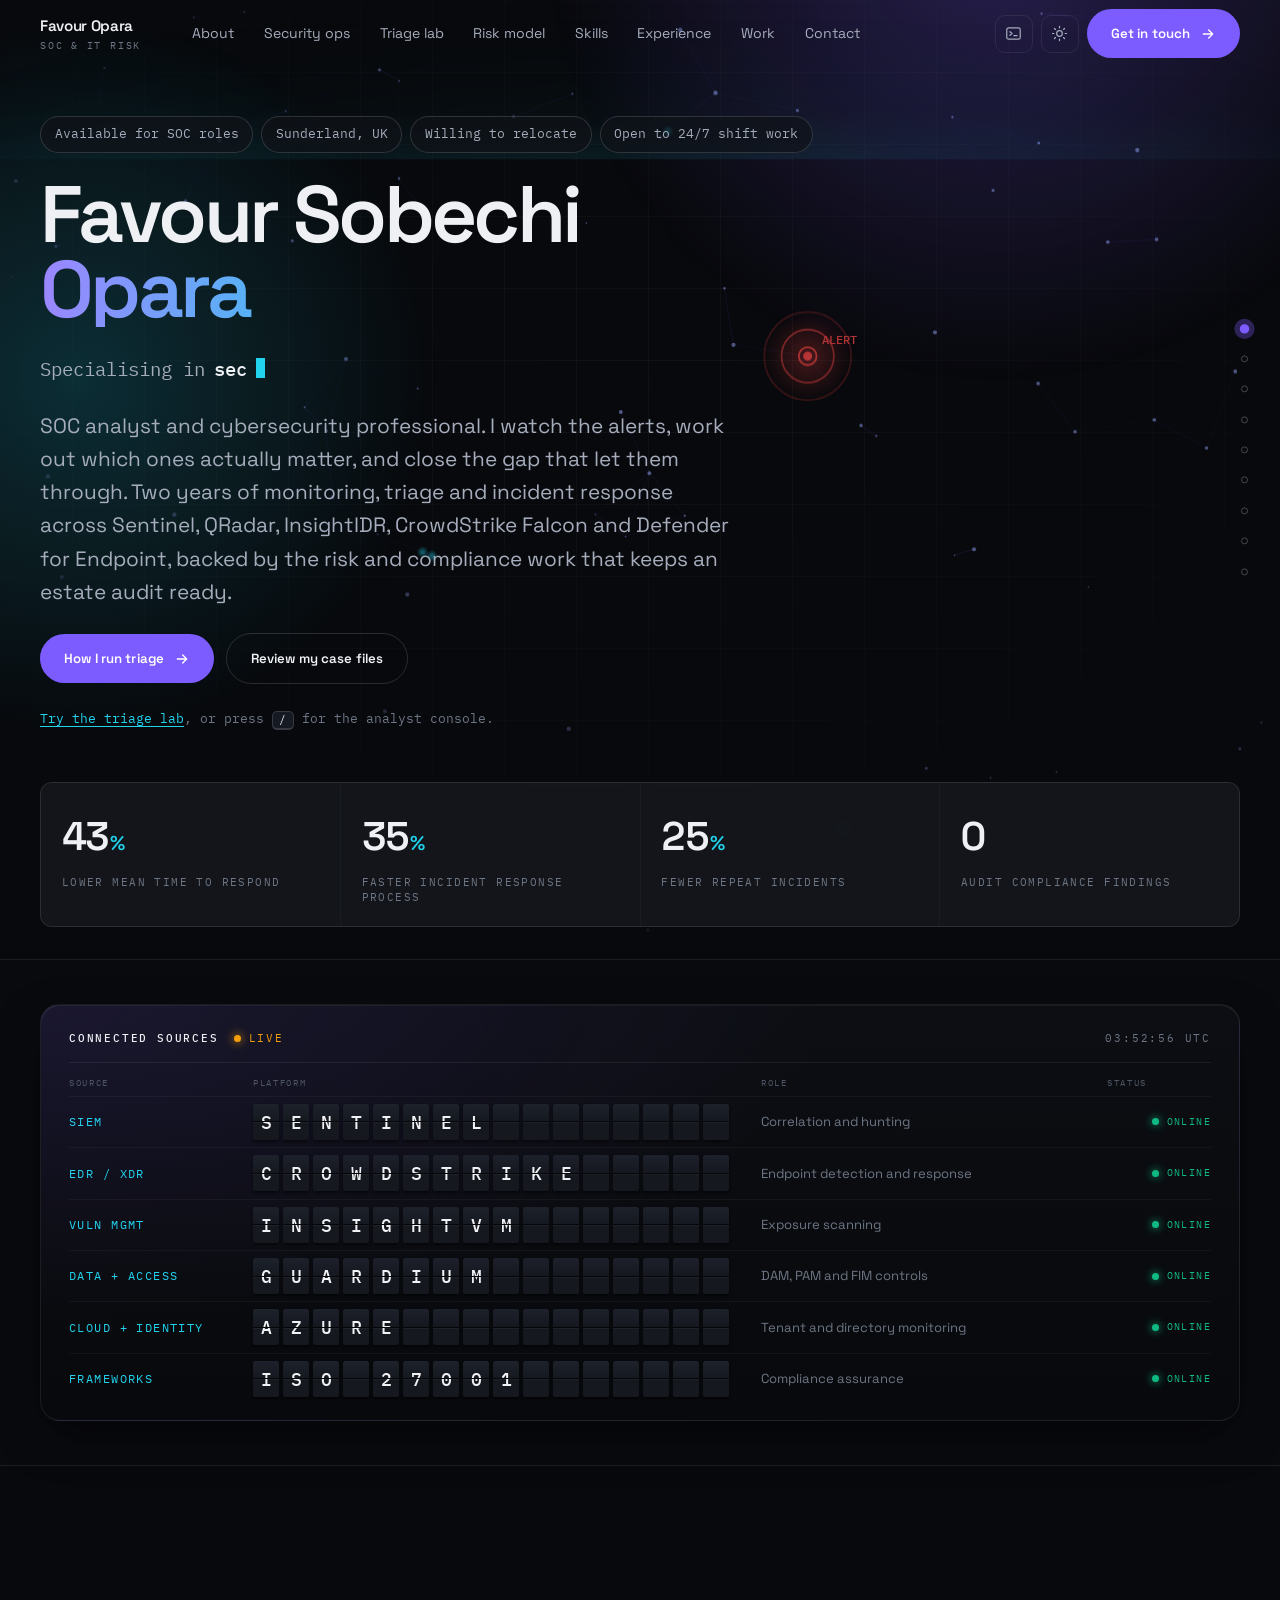
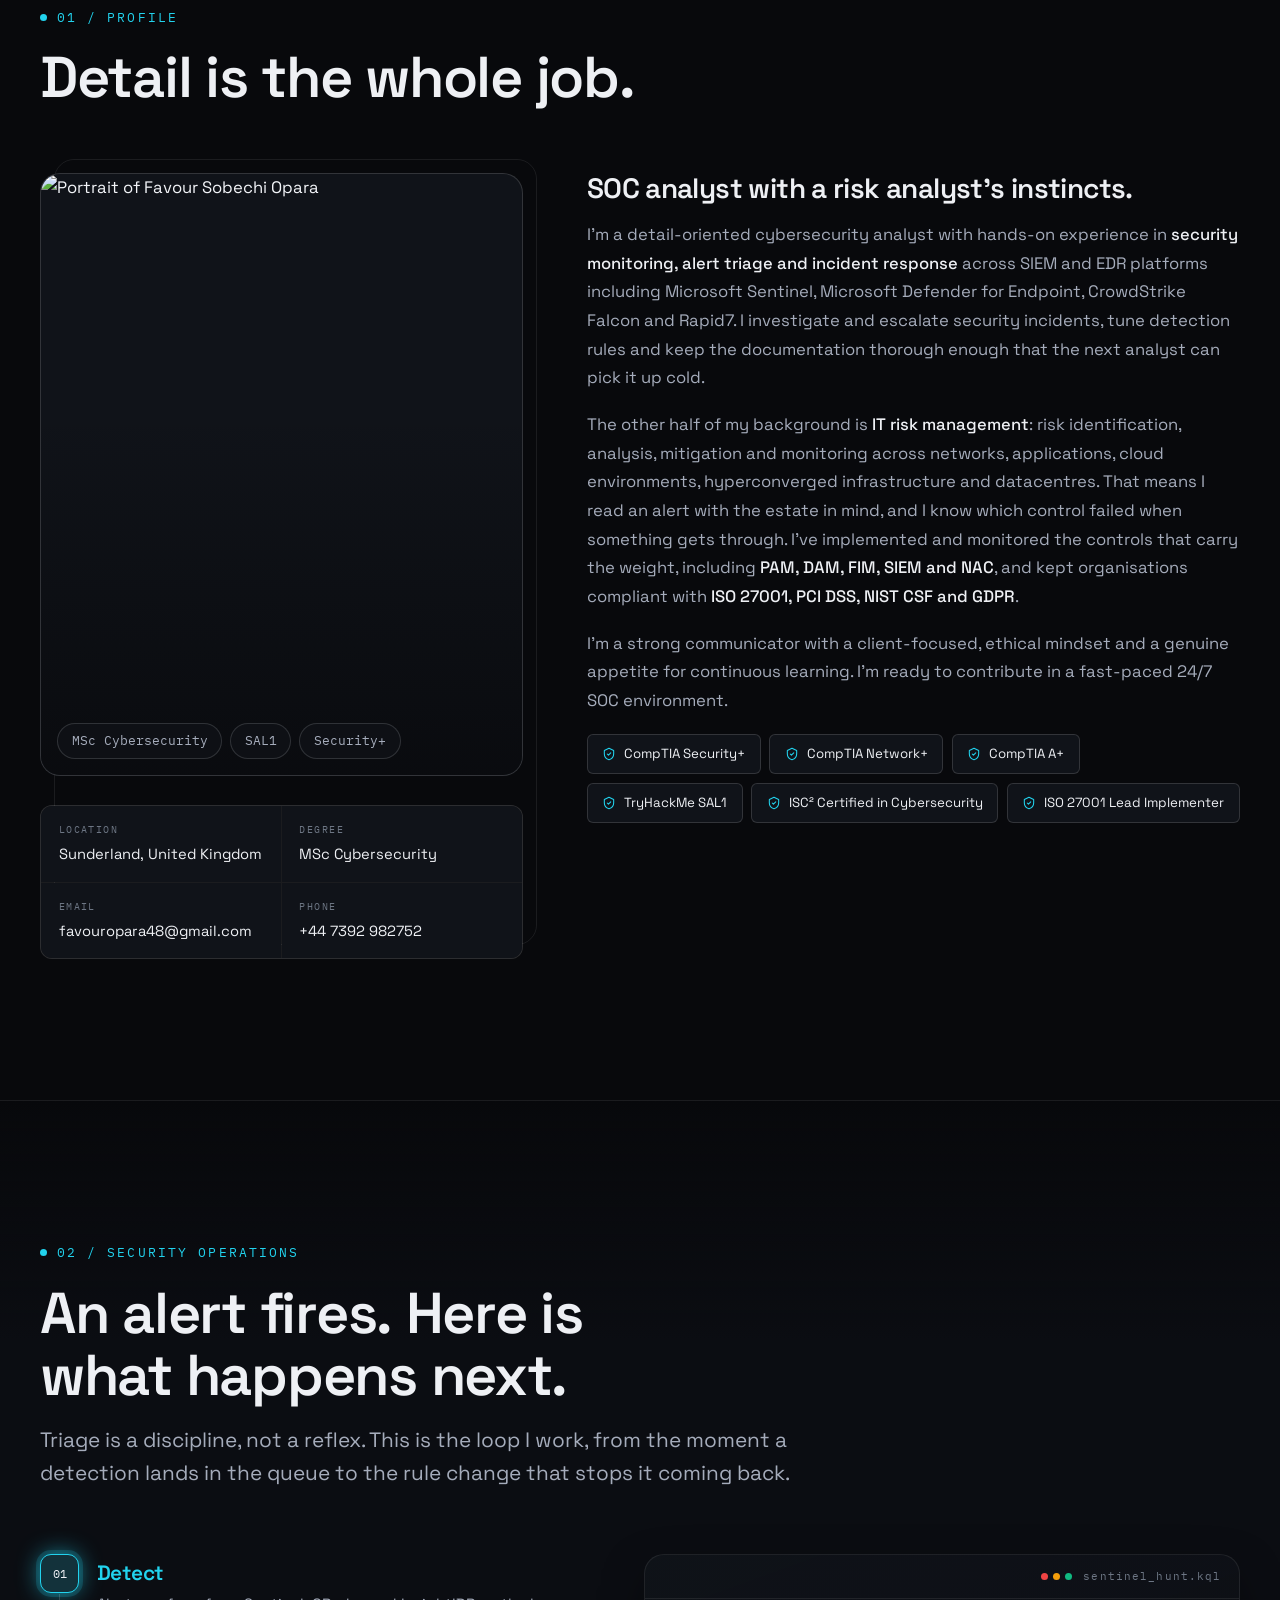
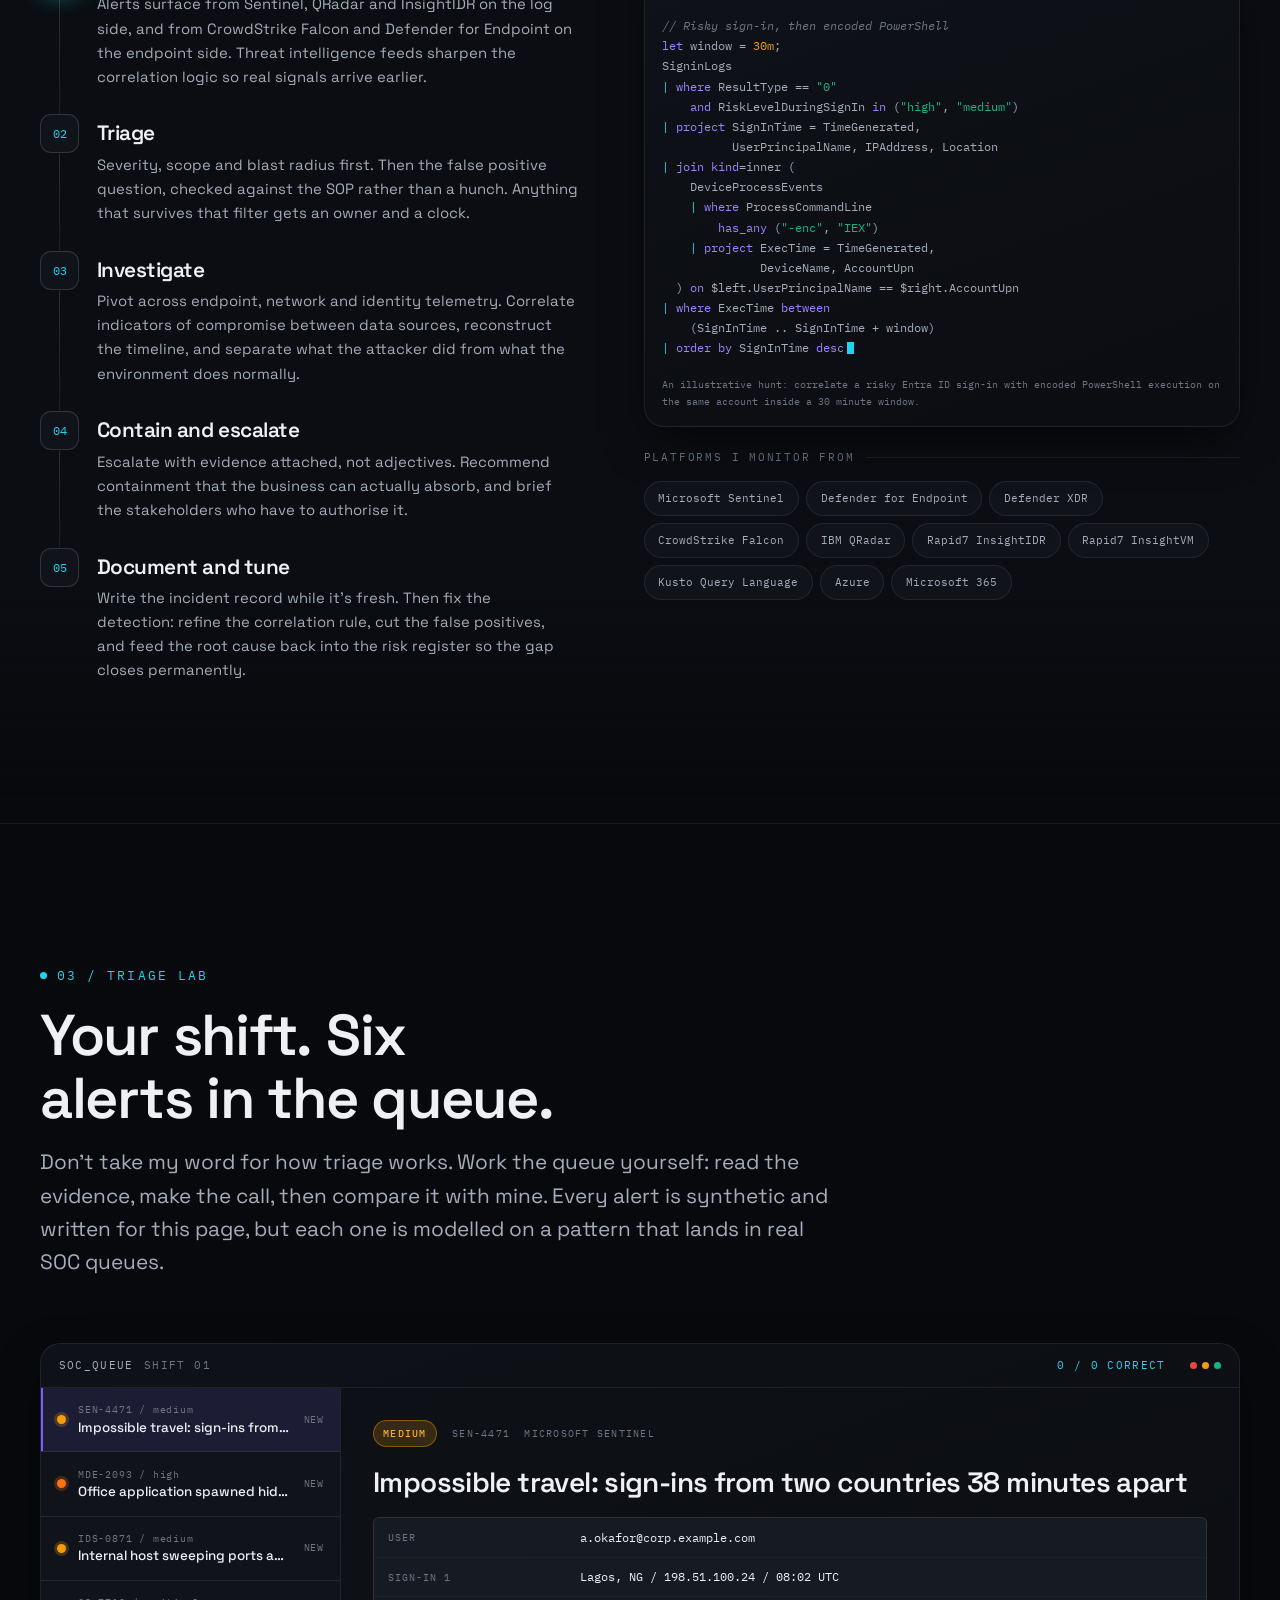
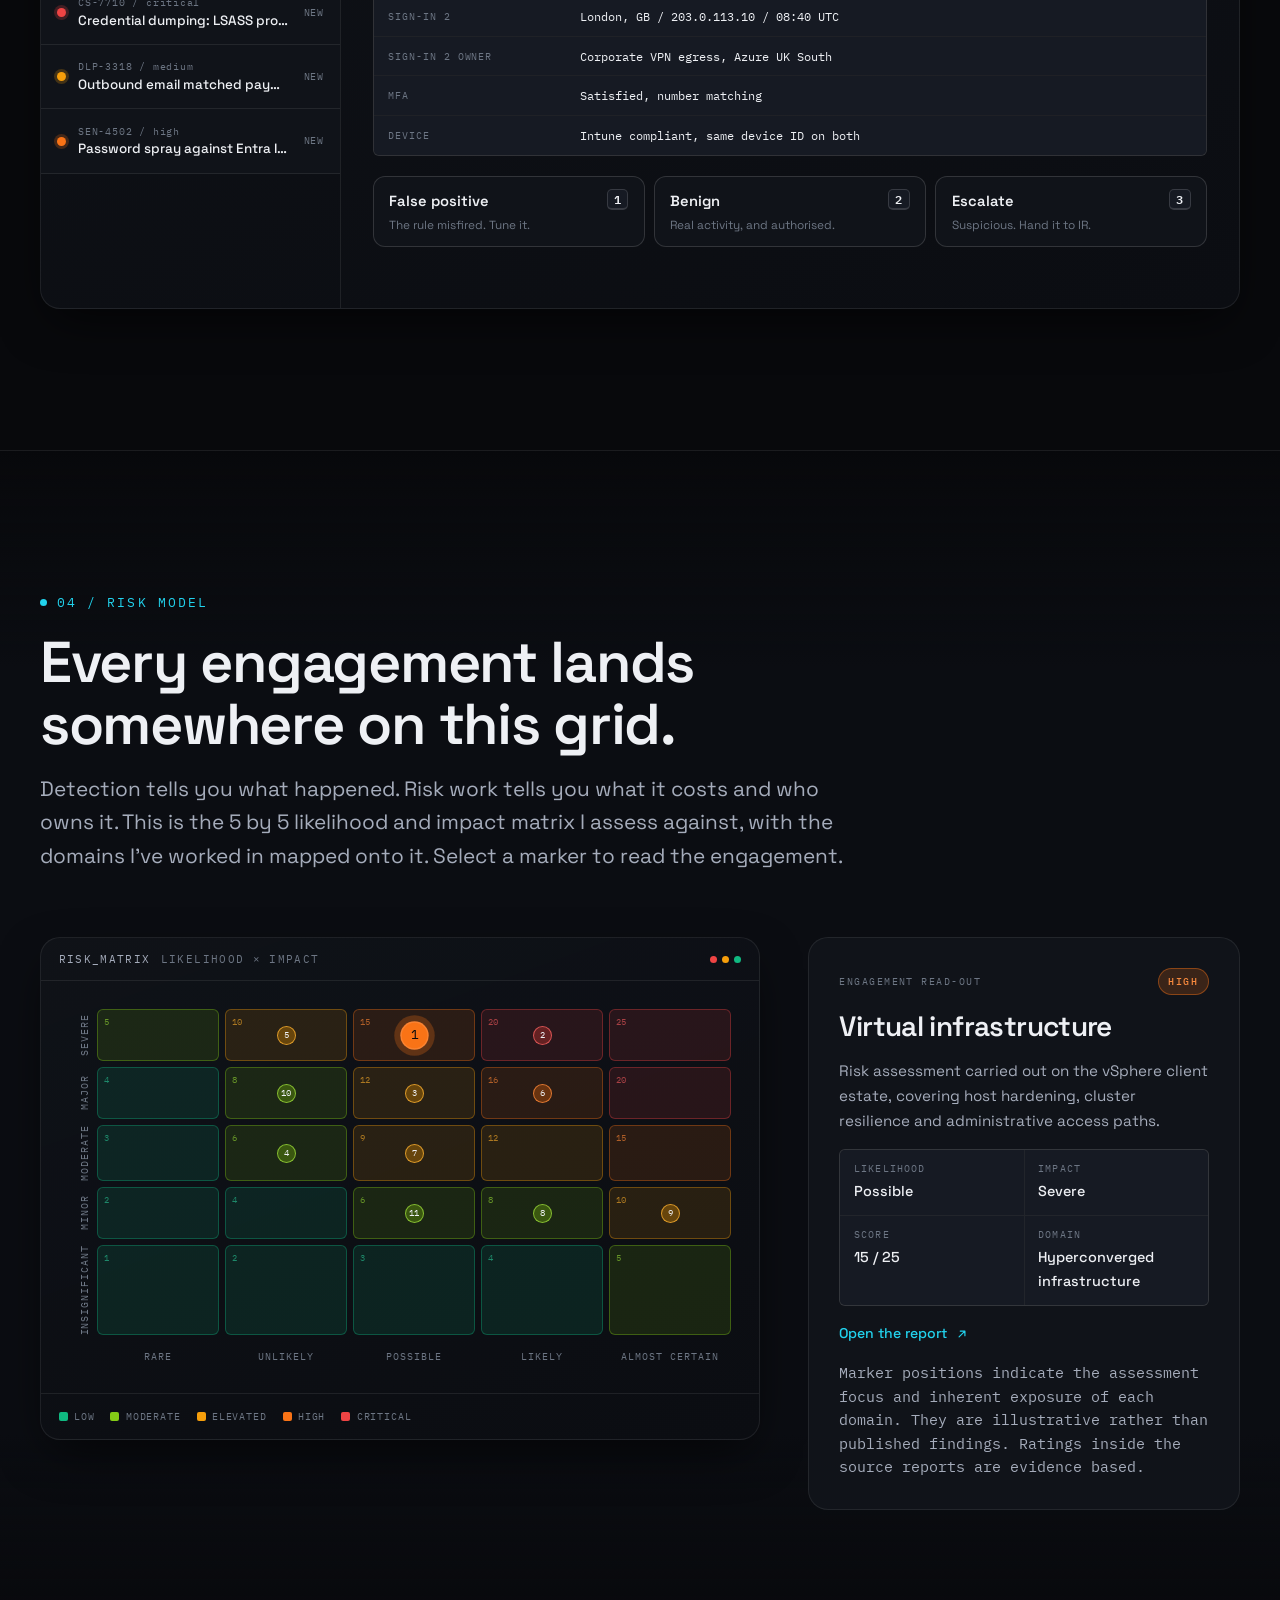
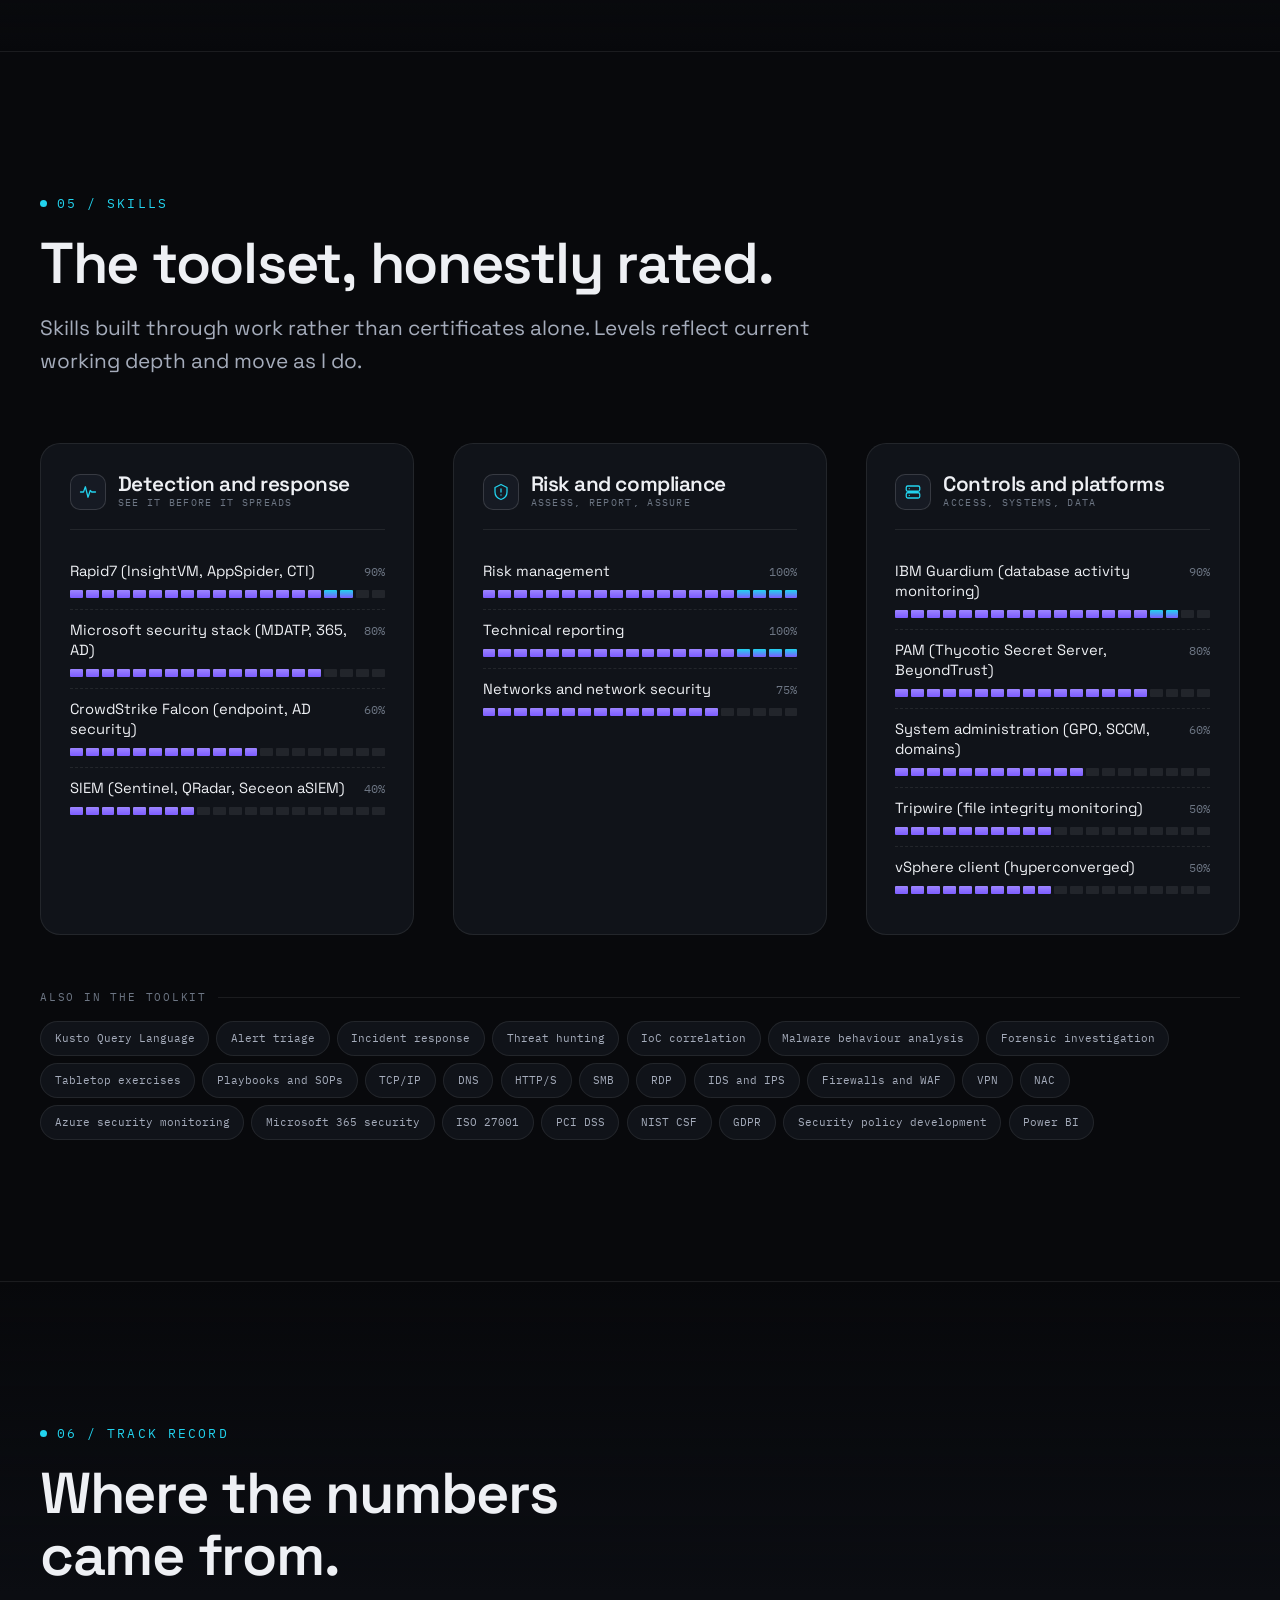
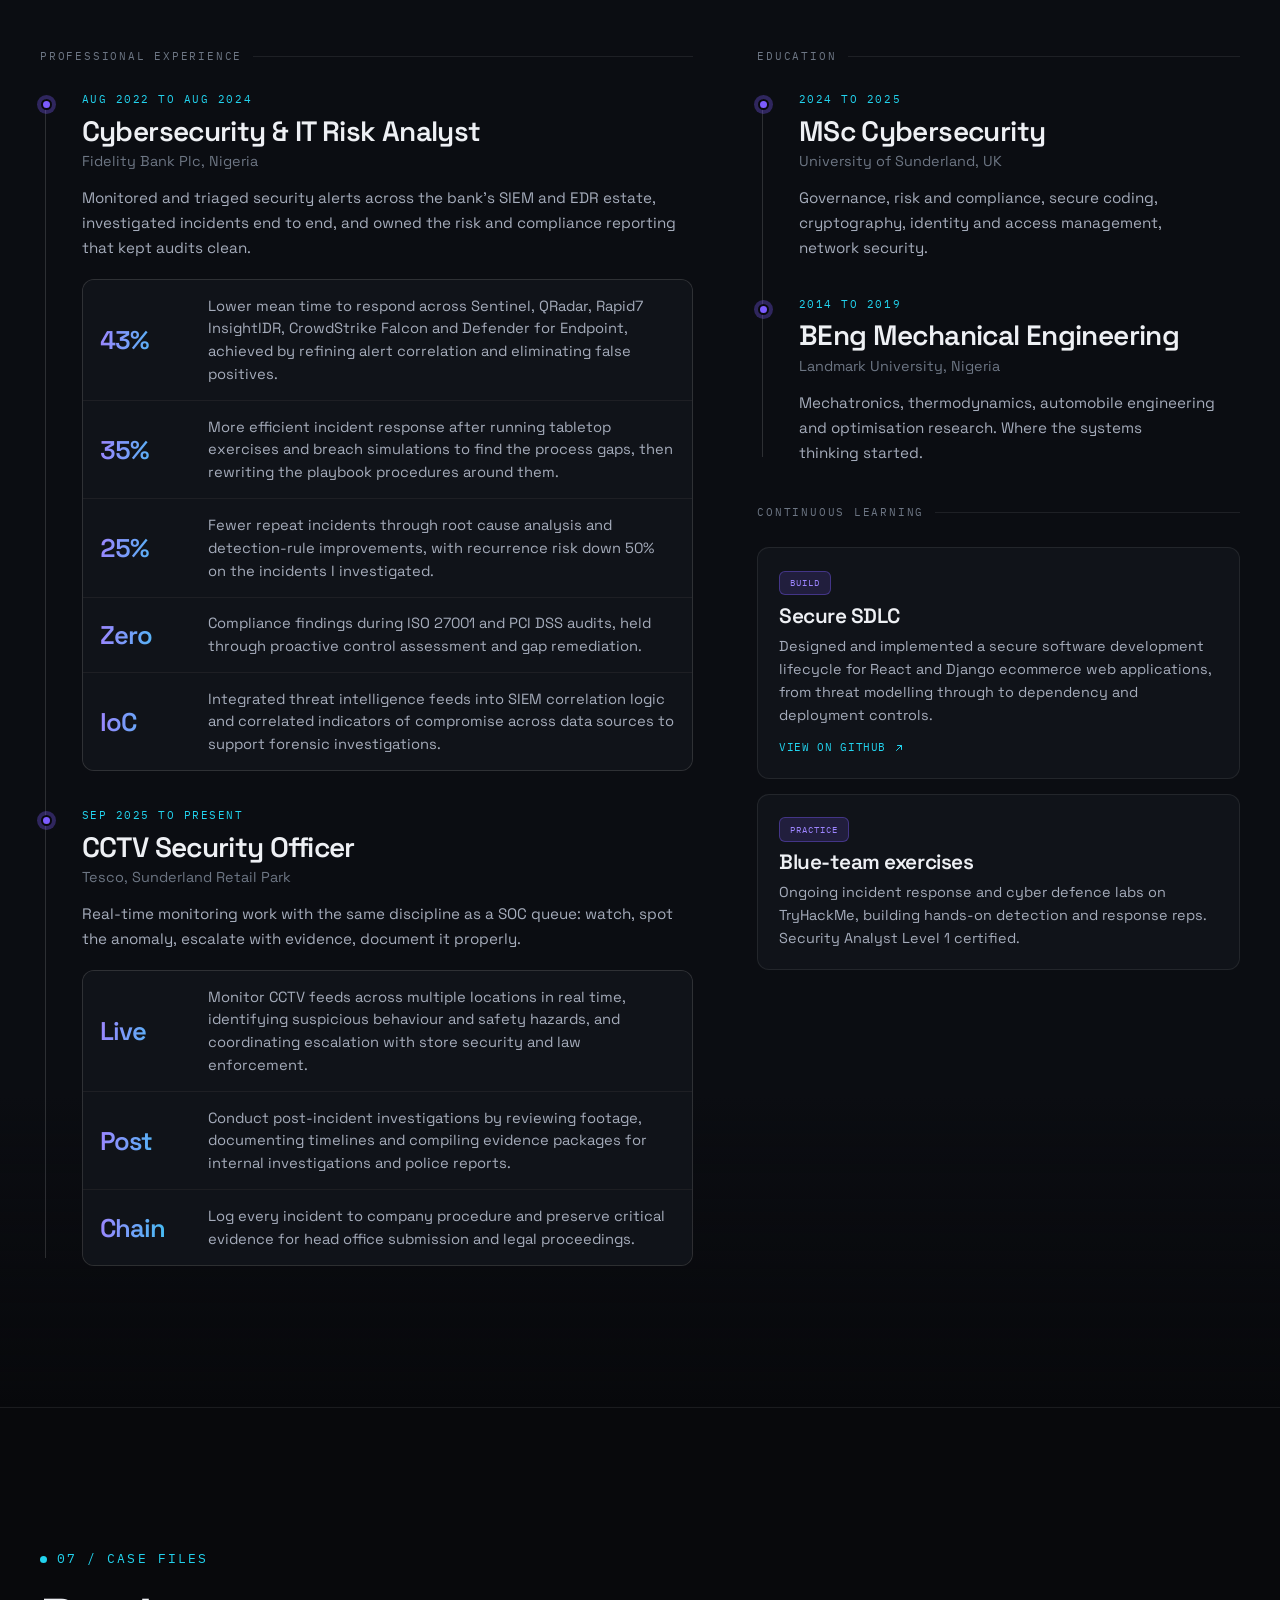
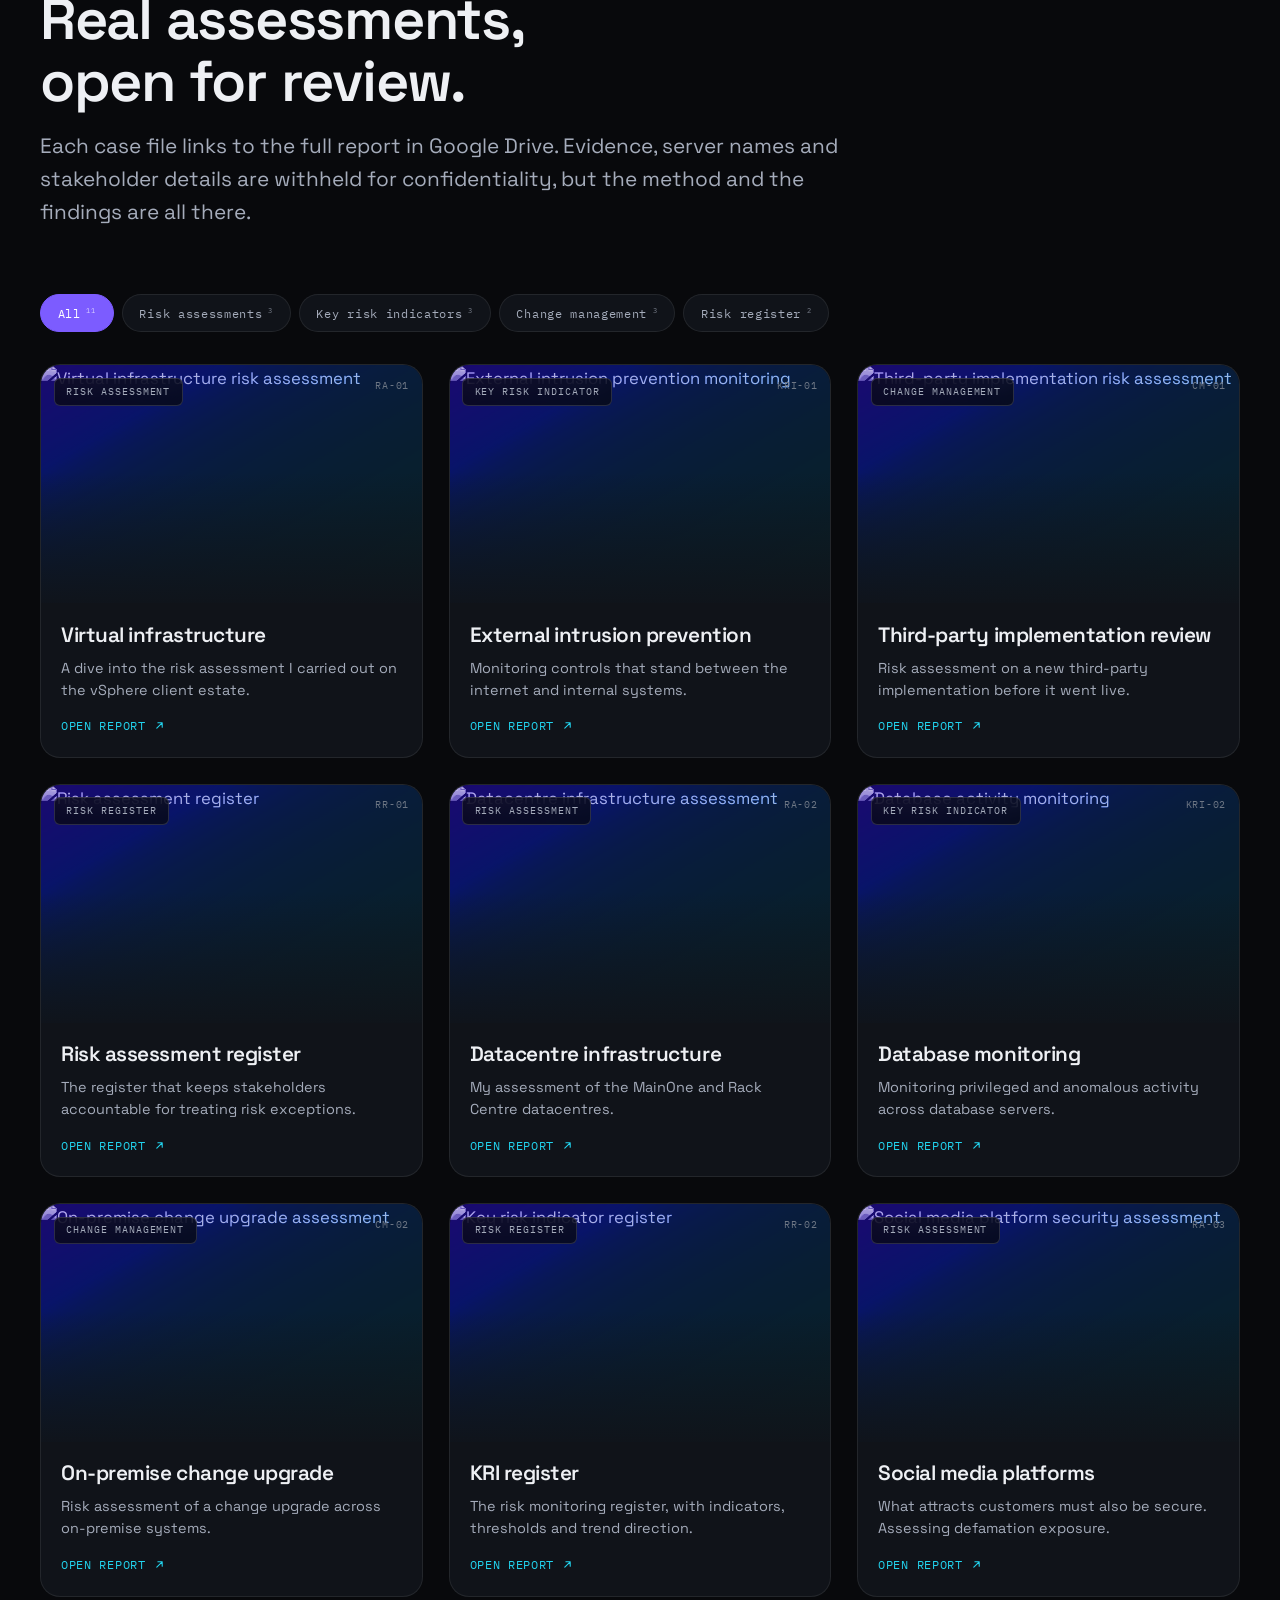
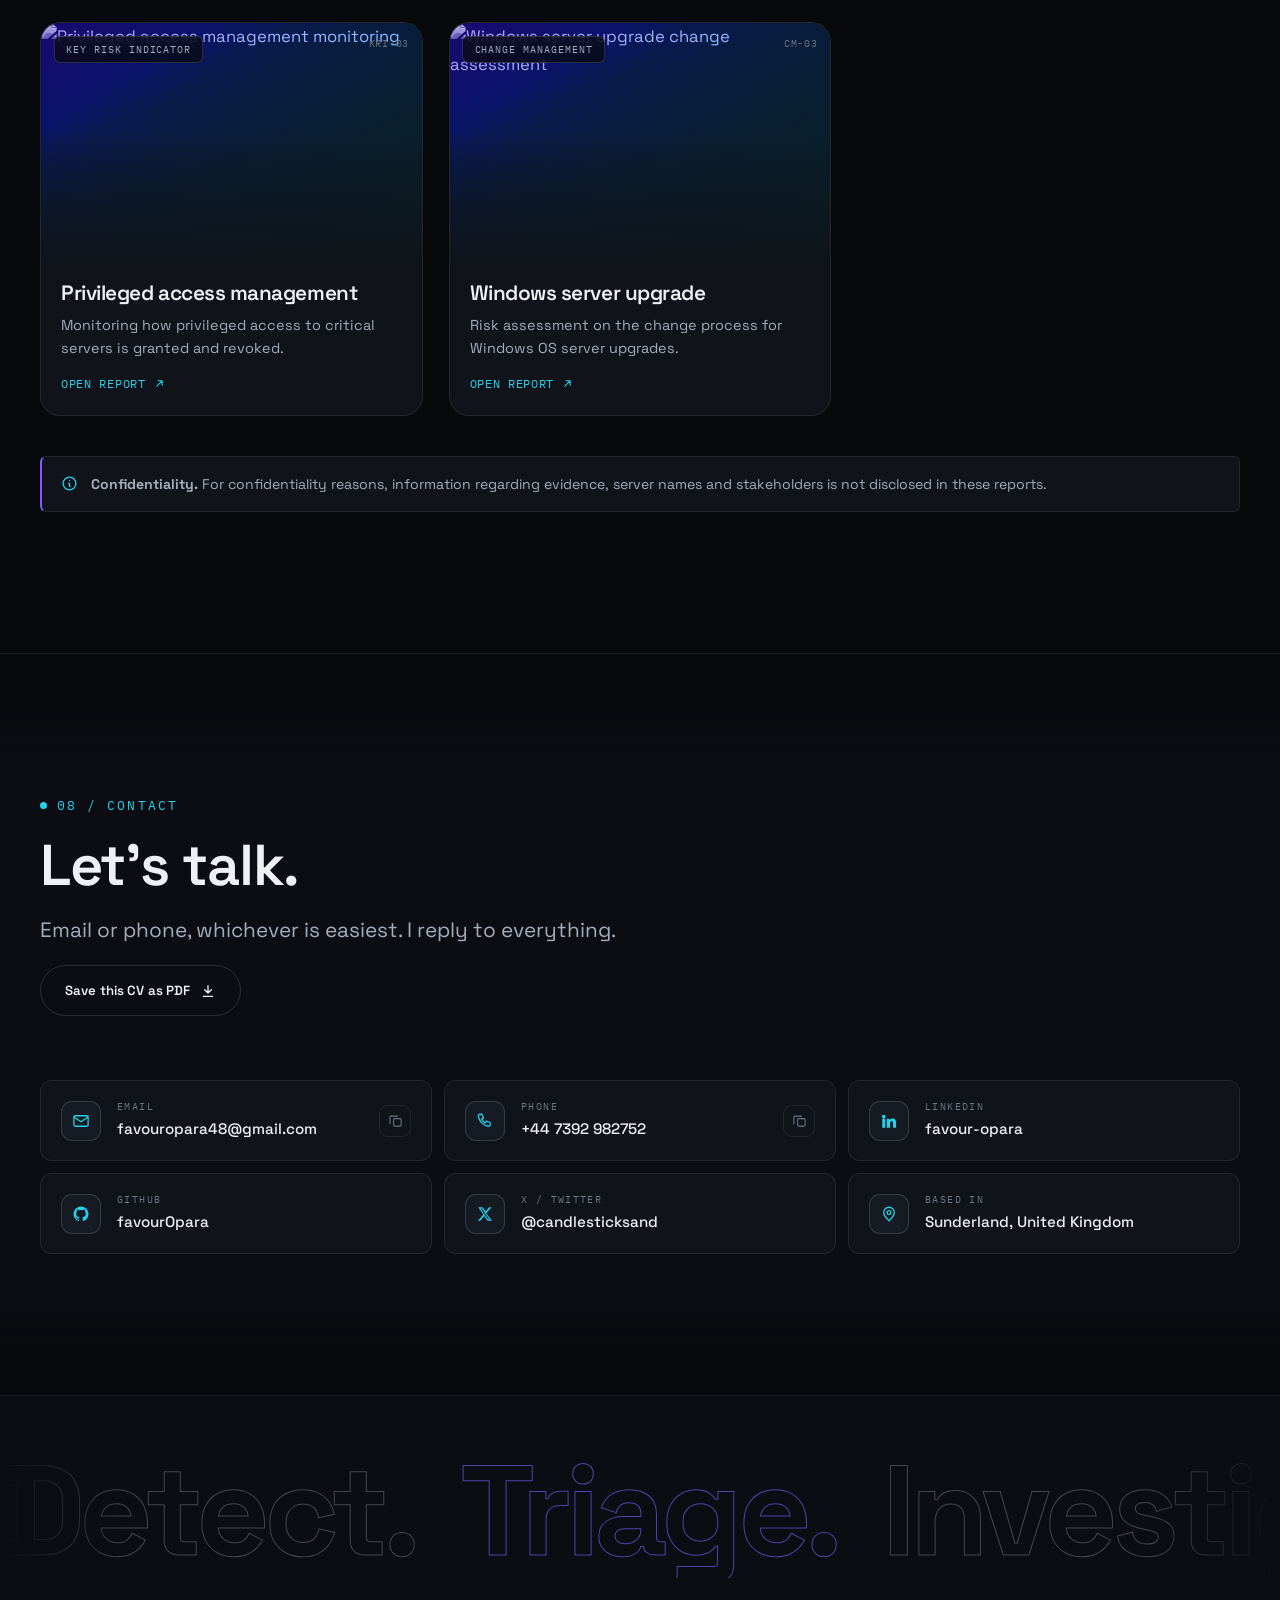
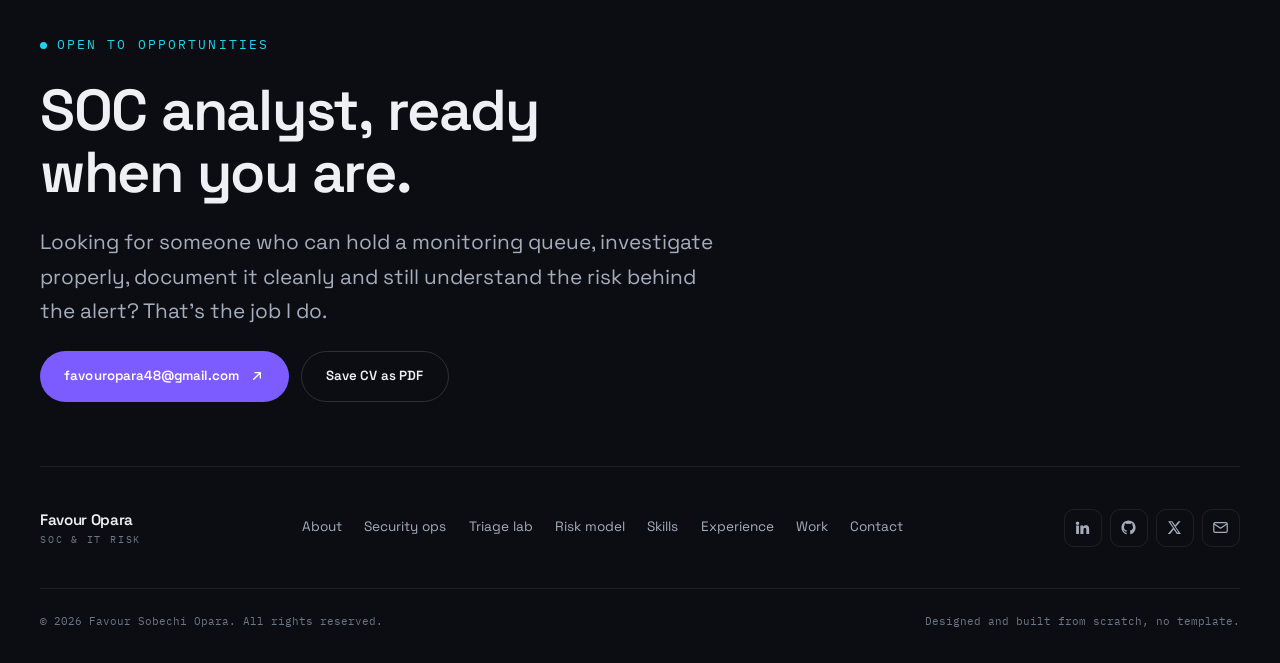
==== index.html @ 5f0989e1 "Replace tool ticker with split-flap sources board The scrolling ticker becomes a "Connected sources"" ====
<!DOCTYPE html>
<html lang="en" data-theme="dark">

<head>
  <meta charset="utf-8">
  <meta name="viewport" content="width=device-width, initial-scale=1">
  <meta name="theme-color" content="#08090c">

  <title>Favour Sobechi Opara | SOC Analyst, Cybersecurity &amp; IT Risk</title>
  <meta name="description"
    content="SOC analyst and cybersecurity professional. Security monitoring, alert triage and incident response across Microsoft Sentinel, Defender for Endpoint, CrowdStrike Falcon and Rapid7, plus IT risk management and ISO 27001 / PCI DSS compliance.">
  <meta name="author" content="Favour Sobechi Opara">
  <link rel="canonical" href="https://favouropara.github.io/">

  <!-- Social cards -->
  <meta property="og:type" content="website">
  <meta property="og:url" content="https://favouropara.github.io/">
  <meta property="og:title" content="Favour Sobechi Opara | SOC Analyst, Cybersecurity &amp; IT Risk">
  <meta property="og:description"
    content="Security monitoring, alert triage and incident response across SIEM and EDR platforms, plus IT risk assessment and compliance assurance.">
  <meta property="og:image" content="https://favouropara.github.io/assets/img/my-profile-img.jpg">
  <meta name="twitter:card" content="summary_large_image">
  <meta name="twitter:site" content="@candlesticksand">

  <link rel="icon" href="assets/img/favicon.png">
  <link rel="apple-touch-icon" href="assets/img/apple-touch-icon.png">

  <!-- Fonts: Space Grotesk (display) + IBM Plex Mono (data) -->
  <link rel="preconnect" href="https://fonts.googleapis.com">
  <link rel="preconnect" href="https://fonts.gstatic.com" crossorigin>
  <link rel="stylesheet"
    href="https://fonts.googleapis.com/css2?family=Space+Grotesk:wght@400;500;600;700&family=IBM+Plex+Mono:wght@400;500&display=swap">

  <link rel="stylesheet" href="assets/css/site.css">

  <script type="application/ld+json">
  {
    "@context": "https://schema.org",
    "@type": "Person",
    "name": "Favour Sobechi Opara",
    "jobTitle": "SOC Analyst, Cybersecurity & IT Risk Analyst",
    "url": "https://favouropara.github.io/",
    "email": "mailto:favouropara48@gmail.com",
    "telephone": "+447392982752",
    "image": "https://favouropara.github.io/assets/img/my-profile-img.jpg",
    "address": {
      "@type": "PostalAddress",
      "addressLocality": "Sunderland",
      "addressCountry": "United Kingdom"
    },
    "alumniOf": [
      { "@type": "CollegeOrUniversity", "name": "University of Sunderland" },
      { "@type": "CollegeOrUniversity", "name": "Landmark University" }
    ],
    "knowsAbout": [
      "Security operations", "SIEM", "Microsoft Sentinel", "Kusto Query Language",
      "Endpoint detection and response", "CrowdStrike Falcon", "Microsoft Defender for Endpoint",
      "Incident response", "Threat hunting", "IT risk management", "ISO 27001", "PCI DSS",
      "NIST CSF", "GDPR", "Network security", "Cloud security"
    ],
    "sameAs": [
      "https://www.linkedin.com/in/favour-opara-a2513018a",
      "https://twitter.com/candlesticksand",
      "https://github.com/favourOpara"
    ]
  }
  </script>
</head>

<body>

  <a class="skip-link" href="#main">Skip to content</a>

  <!-- Boot sequence ------------------------------------------------------ -->
  <div class="boot" aria-hidden="true">
    <div class="boot__mark">FO<span style="color:var(--accent-2)">.</span></div>
    <ul class="boot__log">
      <li>initialising session <b>ok</b></li>
      <li>connecting log sources <b>ok</b></li>
      <li>loading detection rules <b>ok</b></li>
      <li>console ready <b>ok</b></li>
    </ul>
    <div class="boot__bar"><i></i></div>
  </div>

  <!-- Scroll progress ---------------------------------------------------- -->
  <div class="progress" aria-hidden="true"><i></i></div>

  <!-- Nav ---------------------------------------------------------------- -->
  <header class="nav">
    <div class="nav__in">
      <a class="mark" href="#top" aria-label="Favour Sobechi Opara, home">
        <span class="mark__text">
          Favour Opara
          <span>SOC &amp; IT Risk</span>
        </span>
      </a>

      <nav class="nav__links" aria-label="Sections">
        <a href="#about">About</a>
        <a href="#soc">Security ops</a>
        <a href="#lab">Triage lab</a>
        <a href="#risk">Risk model</a>
        <a href="#capabilities">Skills</a>
        <a href="#experience">Experience</a>
        <a href="#work">Work</a>
        <a href="#contact">Contact</a>
      </nav>

      <div class="nav__tools">
        <button class="icon-btn term-btn" type="button" aria-label="Open the analyst console" aria-haspopup="dialog"
          title="Analyst console ( / )">
          <svg viewBox="0 0 24 24" fill="none" stroke="currentColor" stroke-width="1.7" stroke-linecap="round"
            stroke-linejoin="round" aria-hidden="true">
            <rect x="2.5" y="4" width="19" height="16" rx="2.5" />
            <path d="M7 9.5l3 2.5-3 2.5M12.5 15H17" />
          </svg>
        </button>

        <button class="icon-btn theme-btn" type="button" aria-label="Switch to light theme">
          <svg class="sun" viewBox="0 0 24 24" fill="none" stroke="currentColor" stroke-width="1.7"
            stroke-linecap="round" aria-hidden="true">
            <circle cx="12" cy="12" r="4" />
            <path d="M12 2v2M12 20v2M2 12h2M20 12h2M4.9 4.9l1.4 1.4M17.7 17.7l1.4 1.4M19.1 4.9l-1.4 1.4M6.3 17.7l-1.4 1.4" />
          </svg>
          <svg class="moon" viewBox="0 0 24 24" fill="none" stroke="currentColor" stroke-width="1.7"
            stroke-linecap="round" aria-hidden="true">
            <path d="M21 12.8A8.5 8.5 0 1 1 11.2 3a7 7 0 0 0 9.8 9.8z" />
          </svg>
        </button>

        <a class="btn nav__cta" href="#contact">
          Get in touch
          <svg viewBox="0 0 24 24" fill="none" stroke="currentColor" stroke-width="2" stroke-linecap="round"
            stroke-linejoin="round" aria-hidden="true">
            <path d="M5 12h14M13 6l6 6-6 6" />
          </svg>
        </a>

        <button class="icon-btn burger" type="button" aria-label="Open menu" aria-expanded="false"
          aria-controls="sheet">
          <svg class="bars" viewBox="0 0 24 24" fill="none" stroke="currentColor" stroke-width="1.8"
            stroke-linecap="round" aria-hidden="true">
            <path d="M4 7h16M4 12h16M4 17h16" />
          </svg>
          <svg class="ex" viewBox="0 0 24 24" fill="none" stroke="currentColor" stroke-width="1.9"
            stroke-linecap="round" aria-hidden="true">
            <path d="M6 6l12 12M18 6L6 18" />
          </svg>
        </button>
      </div>
    </div>
  </header>

  <!-- Mobile sheet ------------------------------------------------------- -->
  <div class="sheet" id="sheet">
    <a href="#about"><i>01</i> About</a>
    <a href="#soc"><i>02</i> Security operations</a>
    <a href="#lab"><i>03</i> Triage lab</a>
    <a href="#risk"><i>04</i> Risk model</a>
    <a href="#capabilities"><i>05</i> Skills</a>
    <a href="#experience"><i>06</i> Experience</a>
    <a href="#work"><i>07</i> Work</a>
    <a href="#contact"><i>08</i> Contact</a>
  </div>

  <!-- Section rail ------------------------------------------------------- -->
  <nav class="rail" aria-label="Jump to section">
    <button type="button" data-to="top"><span>Top</span></button>
    <button type="button" data-to="about"><span>About</span></button>
    <button type="button" data-to="soc"><span>SOC</span></button>
    <button type="button" data-to="lab"><span>Lab</span></button>
    <button type="button" data-to="risk"><span>Risk</span></button>
    <button type="button" data-to="capabilities"><span>Skills</span></button>
    <button type="button" data-to="experience"><span>Career</span></button>
    <button type="button" data-to="work"><span>Work</span></button>
    <button type="button" data-to="contact"><span>Contact</span></button>
  </nav>

  <main id="main">

    <!-- ================================================================ Hero -->
    <section class="hero" id="top" data-section>
      <div class="hero__grid" aria-hidden="true"></div>
      <canvas id="field" aria-hidden="true"></canvas>

      <div class="shell">
        <div class="hero__in">
          <div class="hero__chips">
            <span class="chip">Available for SOC roles</span>
            <span class="chip">Sunderland, UK</span>
            <span class="chip">Willing to relocate</span>
            <span class="chip">Open to 24/7 shift work</span>
          </div>

          <h1 class="hero__title">
            <span class="ln"><span style="--d:80">Favour Sobechi</span></span>
            <span class="ln"><span class="grad" style="--d:200">Opara</span></span>
          </h1>

          <p class="hero__role">
            <span>Specialising in</span>
            <b id="role"
              data-roles="security operations|alert triage|incident response|threat detection|IT risk management|compliance assurance">security operations</b>
            <span class="caret" aria-hidden="true"></span>
          </p>

          <p class="hero__copy">
            SOC analyst and cybersecurity professional. I watch the alerts, work out which ones actually matter, and
            close the gap that let them through. Two years of monitoring, triage and incident response across
            Sentinel, QRadar, InsightIDR, CrowdStrike Falcon and Defender for Endpoint, backed by the risk and
            compliance work that keeps an estate audit ready.
          </p>

          <div class="hero__cta">
            <a class="btn" href="#soc">
              How I run triage
              <svg viewBox="0 0 24 24" fill="none" stroke="currentColor" stroke-width="2" stroke-linecap="round"
                stroke-linejoin="round" aria-hidden="true">
                <path d="M5 12h14M13 6l6 6-6 6" />
              </svg>
            </a>
            <a class="btn btn--ghost" href="#work">Review my case files</a>
          </div>

          <p class="hero__hint">
            <a href="#lab">Try the triage lab</a><span class="kb-only">, or press <kbd>/</kbd> for the analyst
              console</span>.
          </p>

          <dl class="metrics">
            <div class="metric">
              <dd class="metric__n"><span data-count="43">0</span><i>%</i></dd>
              <dt class="metric__l">Lower mean time to respond</dt>
            </div>
            <div class="metric">
              <dd class="metric__n"><span data-count="35">0</span><i>%</i></dd>
              <dt class="metric__l">Faster incident response process</dt>
            </div>
            <div class="metric">
              <dd class="metric__n"><span data-count="25">0</span><i>%</i></dd>
              <dt class="metric__l">Fewer repeat incidents</dt>
            </div>
            <div class="metric">
              <dd class="metric__n"><span data-count="0">0</span></dd>
              <dt class="metric__l">Audit compliance findings</dt>
            </div>
          </dl>
        </div>
      </div>
    </section>

    <!-- Connected sources: split-flap board -->
    <section class="board" aria-labelledby="boardTitle">
      <div class="shell">
        <div class="board__frame" data-reveal>
          <div class="board__head">
            <h2 class="board__title" id="boardTitle">Connected sources</h2>
            <span class="board__live"><i></i>Live</span>
            <span class="board__clock" id="boardClock" aria-hidden="true">00:00:00 UTC</span>
          </div>
          <div class="board__cols" aria-hidden="true">
            <span>Source</span><span>Platform</span><span>Role</span><span>Status</span>
          </div>
          <ul class="board__rows" aria-hidden="true">
          <li class="brow" data-tools="Sentinel|QRadar|InsightIDR|Seceon aSIEM">
            <span class="brow__type">SIEM</span>
            <span class="brow__val">Sentinel</span>
            <span class="brow__role">Correlation and hunting</span>
            <span class="brow__st"><i></i><span>Online</span></span>
          </li>
          <li class="brow" data-tools="CrowdStrike|MS Defender|Defender XDR">
            <span class="brow__type">EDR / XDR</span>
            <span class="brow__val">CrowdStrike</span>
            <span class="brow__role">Endpoint detection and response</span>
            <span class="brow__st"><i></i><span>Online</span></span>
          </li>
          <li class="brow" data-tools="InsightVM|AppSpider">
            <span class="brow__type">Vuln mgmt</span>
            <span class="brow__val">InsightVM</span>
            <span class="brow__role">Exposure scanning</span>
            <span class="brow__st"><i></i><span>Online</span></span>
          </li>
          <li class="brow" data-tools="Guardium|BeyondTrust|Thycotic|Tripwire">
            <span class="brow__type">Data + access</span>
            <span class="brow__val">Guardium</span>
            <span class="brow__role">DAM, PAM and FIM controls</span>
            <span class="brow__st"><i></i><span>Online</span></span>
          </li>
          <li class="brow" data-tools="Azure|Microsoft 365|Active Directory">
            <span class="brow__type">Cloud + identity</span>
            <span class="brow__val">Azure</span>
            <span class="brow__role">Tenant and directory monitoring</span>
            <span class="brow__st"><i></i><span>Online</span></span>
          </li>
          <li class="brow" data-tools="ISO 27001|PCI DSS|NIST CSF|GDPR">
            <span class="brow__type">Frameworks</span>
            <span class="brow__val">ISO 27001</span>
            <span class="brow__role">Compliance assurance</span>
            <span class="brow__st"><i></i><span>Online</span></span>
          </li>
          </ul>
          <p class="vh">Platforms I work with: Sentinel, QRadar, InsightIDR, Seceon aSIEM, CrowdStrike, MS Defender, Defender XDR, InsightVM, AppSpider, Guardium, BeyondTrust, Thycotic, Tripwire, Azure, Microsoft 365, Active Directory, ISO 27001, PCI DSS, NIST CSF, GDPR.</p>
        </div>
      </div>
    </section>

    <!-- =============================================================== About -->
    <section class="section" id="about" data-section>
      <div class="shell">
        <div class="sec-head" data-reveal>
          <span class="eyebrow">01 / Profile</span>
          <h2>Detail is the whole job.</h2>
        </div>

        <div class="about">
          <div class="portrait" data-reveal>
            <div class="portrait__img">
              <img src="assets/img/my-profile-img.jpg" width="800" height="1000"
                alt="Portrait of Favour Sobechi Opara">
              <div class="portrait__tag">
                <span class="chip">MSc Cybersecurity</span>
                <span class="chip">SAL1</span>
                <span class="chip">Security+</span>
              </div>
            </div>

            <dl class="facts">
              <div class="fact">
                <dt>Location</dt>
                <dd>Sunderland, United Kingdom</dd>
              </div>
              <div class="fact">
                <dt>Degree</dt>
                <dd>MSc Cybersecurity</dd>
              </div>
              <div class="fact">
                <dt>Email</dt>
                <dd><a href="mailto:favouropara48@gmail.com">favouropara48@gmail.com</a></dd>
              </div>
              <div class="fact">
                <dt>Phone</dt>
                <dd><a href="tel:+447392982752">+44 7392 982752</a></dd>
              </div>
            </dl>
          </div>

          <div class="about__body" data-reveal style="--rd:120">
            <h3>SOC analyst with a risk analyst's instincts.</h3>

            <p>
              I'm a detail-oriented cybersecurity analyst with hands-on experience in <strong>security monitoring,
                alert triage and incident response</strong> across SIEM and EDR platforms including Microsoft
              Sentinel, Microsoft Defender for Endpoint, CrowdStrike Falcon and Rapid7. I investigate and escalate
              security incidents, tune detection rules and keep the documentation thorough enough that the next
              analyst can pick it up cold.
            </p>

            <p>
              The other half of my background is <strong>IT risk management</strong>: risk identification, analysis,
              mitigation and monitoring across networks, applications, cloud environments, hyperconverged
              infrastructure and datacentres. That means I read an alert with the estate in mind, and I know which
              control failed when something gets through. I've implemented and monitored the controls that carry the
              weight, including <strong>PAM, DAM, FIM, SIEM and NAC</strong>, and kept organisations compliant with
              <strong>ISO 27001, PCI DSS, NIST CSF and GDPR</strong>.
            </p>

            <p>
              I'm a strong communicator with a client-focused, ethical mindset and a genuine appetite for continuous
              learning. I'm ready to contribute in a fast-paced 24/7 SOC environment.
            </p>

            <div class="certs">
              <span class="cert">
                <svg viewBox="0 0 24 24" fill="none" stroke="currentColor" stroke-width="1.8" stroke-linecap="round"
                  stroke-linejoin="round" aria-hidden="true">
                  <path d="M12 2l8 4v6c0 5-3.4 8.6-8 10-4.6-1.4-8-5-8-10V6z" />
                  <path d="M9 12l2 2 4-4" />
                </svg>
                CompTIA Security+
              </span>
              <span class="cert">
                <svg viewBox="0 0 24 24" fill="none" stroke="currentColor" stroke-width="1.8" stroke-linecap="round"
                  stroke-linejoin="round" aria-hidden="true">
                  <path d="M12 2l8 4v6c0 5-3.4 8.6-8 10-4.6-1.4-8-5-8-10V6z" />
                  <path d="M9 12l2 2 4-4" />
                </svg>
                CompTIA Network+
              </span>
              <span class="cert">
                <svg viewBox="0 0 24 24" fill="none" stroke="currentColor" stroke-width="1.8" stroke-linecap="round"
                  stroke-linejoin="round" aria-hidden="true">
                  <path d="M12 2l8 4v6c0 5-3.4 8.6-8 10-4.6-1.4-8-5-8-10V6z" />
                  <path d="M9 12l2 2 4-4" />
                </svg>
                CompTIA A+
              </span>
              <span class="cert">
                <svg viewBox="0 0 24 24" fill="none" stroke="currentColor" stroke-width="1.8" stroke-linecap="round"
                  stroke-linejoin="round" aria-hidden="true">
                  <path d="M12 2l8 4v6c0 5-3.4 8.6-8 10-4.6-1.4-8-5-8-10V6z" />
                  <path d="M9 12l2 2 4-4" />
                </svg>
                TryHackMe SAL1
              </span>
              <span class="cert">
                <svg viewBox="0 0 24 24" fill="none" stroke="currentColor" stroke-width="1.8" stroke-linecap="round"
                  stroke-linejoin="round" aria-hidden="true">
                  <path d="M12 2l8 4v6c0 5-3.4 8.6-8 10-4.6-1.4-8-5-8-10V6z" />
                  <path d="M9 12l2 2 4-4" />
                </svg>
                ISC² Certified in Cybersecurity
              </span>
              <span class="cert">
                <svg viewBox="0 0 24 24" fill="none" stroke="currentColor" stroke-width="1.8" stroke-linecap="round"
                  stroke-linejoin="round" aria-hidden="true">
                  <path d="M12 2l8 4v6c0 5-3.4 8.6-8 10-4.6-1.4-8-5-8-10V6z" />
                  <path d="M9 12l2 2 4-4" />
                </svg>
                ISO 27001 Lead Implementer
              </span>
            </div>
          </div>
        </div>
      </div>
    </section>

    <!-- ================================================== Security operations -->
    <section class="section section--hair section--tint" id="soc" data-section>
      <div class="shell">
        <div class="sec-head sec-head--wide" data-reveal>
          <span class="eyebrow">02 / Security operations</span>
          <h2>An alert fires. Here is what happens next.</h2>
          <p>
            Triage is a discipline, not a reflex. This is the loop I work, from the moment a detection lands in the
            queue to the rule change that stops it coming back.
          </p>
        </div>

        <div class="soc">
          <ol class="flow" data-reveal>
            <li class="flow__step">
              <span class="flow__n">01</span>
              <div>
                <h3>Detect</h3>
                <p>
                  Alerts surface from Sentinel, QRadar and InsightIDR on the log side, and from CrowdStrike Falcon
                  and Defender for Endpoint on the endpoint side. Threat intelligence feeds sharpen the correlation
                  logic so real signals arrive earlier.
                </p>
              </div>
            </li>
            <li class="flow__step">
              <span class="flow__n">02</span>
              <div>
                <h3>Triage</h3>
                <p>
                  Severity, scope and blast radius first. Then the false positive question, checked against the SOP
                  rather than a hunch. Anything that survives that filter gets an owner and a clock.
                </p>
              </div>
            </li>
            <li class="flow__step">
              <span class="flow__n">03</span>
              <div>
                <h3>Investigate</h3>
                <p>
                  Pivot across endpoint, network and identity telemetry. Correlate indicators of compromise between
                  data sources, reconstruct the timeline, and separate what the attacker did from what the
                  environment does normally.
                </p>
              </div>
            </li>
            <li class="flow__step">
              <span class="flow__n">04</span>
              <div>
                <h3>Contain and escalate</h3>
                <p>
                  Escalate with evidence attached, not adjectives. Recommend containment that the business can
                  actually absorb, and brief the stakeholders who have to authorise it.
                </p>
              </div>
            </li>
            <li class="flow__step">
              <span class="flow__n">05</span>
              <div>
                <h3>Document and tune</h3>
                <p>
                  Write the incident record while it's fresh. Then fix the detection: refine the correlation rule,
                  cut the false positives, and feed the root cause back into the risk register so the gap closes
                  permanently.
                </p>
              </div>
            </li>
          </ol>

          <div class="soc__side">
            <figure class="code" data-reveal style="--rd:100">
              <figcaption class="code__bar">
                <span class="dots" aria-hidden="true"><i></i><i></i><i></i></span>
                sentinel_hunt.kql
              </figcaption>
              <pre><code><span class="c">// Risky sign-in, then encoded PowerShell</span>
<span class="k">let</span> window = <span class="n">30m</span>;
SigninLogs
<span class="o">|</span> <span class="k">where</span> ResultType == <span class="s">"0"</span>
    <span class="k">and</span> RiskLevelDuringSignIn <span class="k">in</span> (<span class="s">"high"</span>, <span class="s">"medium"</span>)
<span class="o">|</span> <span class="k">project</span> SignInTime = TimeGenerated,
          UserPrincipalName, IPAddress, Location
<span class="o">|</span> <span class="k">join kind</span>=inner (
    DeviceProcessEvents
    <span class="o">|</span> <span class="k">where</span> ProcessCommandLine
        <span class="k">has_any</span> (<span class="s">"-enc"</span>, <span class="s">"IEX"</span>)
    <span class="o">|</span> <span class="k">project</span> ExecTime = TimeGenerated,
              DeviceName, AccountUpn
  ) <span class="k">on</span> $left.UserPrincipalName == $right.AccountUpn
<span class="o">|</span> <span class="k">where</span> ExecTime <span class="k">between</span>
    (SignInTime .. SignInTime + window)
<span class="o">|</span> <span class="k">order by</span> SignInTime <span class="k">desc</span></code></pre>
              <p class="code__note">
                An illustrative hunt: correlate a risky Entra ID sign-in with encoded PowerShell execution on the
                same account inside a 30 minute window.
              </p>
            </figure>

            <div class="stack" data-reveal style="--rd:180">
              <h3>Platforms I monitor from</h3>
              <ul class="chipcloud">
                <li>Microsoft Sentinel</li>
                <li>Defender for Endpoint</li>
                <li>Defender XDR</li>
                <li>CrowdStrike Falcon</li>
                <li>IBM QRadar</li>
                <li>Rapid7 InsightIDR</li>
                <li>Rapid7 InsightVM</li>
                <li>Kusto Query Language</li>
                <li>Azure</li>
                <li>Microsoft 365</li>
              </ul>
            </div>
          </div>
        </div>
      </div>
    </section>

    <!-- ========================================================= Triage lab -->
    <section class="section section--hair" id="lab" data-section>
      <div class="shell">
        <div class="sec-head sec-head--wide" data-reveal>
          <span class="eyebrow">03 / Triage lab</span>
          <h2>Your shift. Six alerts in the queue.</h2>
          <p>
            Don't take my word for how triage works. Work the queue yourself: read the evidence, make the call, then
            compare it with mine. Every alert is synthetic and written for this page, but each one is modelled on a
            pattern that lands in real SOC queues.
          </p>
        </div>

        <div class="lab" data-reveal>
          <div class="lab__bar">
            <b>soc_queue</b> <span class="lab__shift">shift 01</span>
            <span class="lab__score" id="labScore" aria-live="polite">0 / 0 correct</span>
            <span class="dots" aria-hidden="true"><i></i><i></i><i></i></span>
          </div>

          <div class="lab__body">
            <ol class="queue" id="labQueue" aria-label="Alert queue"></ol>

            <div class="alert" id="labAlert" tabindex="-1">
              <noscript>
                <p class="lab__nojs">The triage lab needs JavaScript. Everything else on this page works without it.</p>
              </noscript>
            </div>
          </div>
        </div>
      </div>
    </section>

    <!-- ========================================================= Risk matrix -->
    <section class="section section--hair section--tint" id="risk" data-section>
      <div class="shell">
        <div class="sec-head sec-head--wide" data-reveal>
          <span class="eyebrow">04 / Risk model</span>
          <h2>Every engagement lands somewhere on this grid.</h2>
          <p>
            Detection tells you what happened. Risk work tells you what it costs and who owns it. This is the 5 by 5
            likelihood and impact matrix I assess against, with the domains I've worked in mapped onto it. Select a
            marker to read the engagement.
          </p>
        </div>

        <div class="matrix-wrap">
          <div class="matrix-panel" data-reveal>
            <div class="matrix-panel__bar">
              <b>risk_matrix</b> likelihood &times; impact
              <span class="dots" aria-hidden="true"><i></i><i></i><i></i></span>
            </div>

            <div class="matrix-panel__body">
              <div class="matrix" id="matrix" role="grid"
                aria-label="Risk matrix. Likelihood runs across, impact runs up. Select a marker for engagement detail.">
              </div>
            </div>

            <div class="matrix-legend" aria-hidden="true">
              <span><i style="background:var(--heat-1)"></i> Low</span>
              <span><i style="background:var(--heat-2)"></i> Moderate</span>
              <span><i style="background:var(--heat-3)"></i> Elevated</span>
              <span><i style="background:var(--heat-4)"></i> High</span>
              <span><i style="background:var(--heat-5)"></i> Critical</span>
            </div>
          </div>

          <div class="readout" data-reveal style="--rd:120">
            <div class="readout__head">
              <span>Engagement read-out</span>
              <span class="readout__badge" id="roBadge">Elevated</span>
            </div>

            <h3 id="roTitle">Select a marker</h3>
            <p id="roDesc">Hover or select any numbered marker on the matrix to load the assessment detail here.</p>

            <dl class="readout__meta">
              <div>
                <dt>Likelihood</dt>
                <dd id="roLik">n/a</dd>
              </div>
              <div>
                <dt>Impact</dt>
                <dd id="roImp">n/a</dd>
              </div>
              <div>
                <dt>Score</dt>
                <dd id="roScore">n/a</dd>
              </div>
              <div>
                <dt>Domain</dt>
                <dd id="roDomain">n/a</dd>
              </div>
            </dl>

            <a class="readout__link" id="roLink" href="#work" target="_blank" rel="noopener">
              Open the report
              <svg viewBox="0 0 24 24" fill="none" stroke="currentColor" stroke-width="2" stroke-linecap="round"
                stroke-linejoin="round" aria-hidden="true">
                <path d="M7 17L17 7M9 7h8v8" />
              </svg>
            </a>

            <p class="readout__hint">
              Marker positions indicate the assessment focus and inherent exposure of each domain. They are
              illustrative rather than published findings. Ratings inside the source reports are evidence based.
            </p>
          </div>
        </div>

        <!-- Data source for the matrix, and the no-JS fallback. -->
        <ul class="matrix-fallback" id="riskData">
          <li data-l="3" data-i="5" data-domain="Hyperconverged infrastructure"
            data-title="Virtual infrastructure"
            data-desc="Risk assessment carried out on the vSphere client estate, covering host hardening, cluster resilience and administrative access paths."
            data-href="https://drive.google.com/drive/folders/1LqDluxbdyczdiaOgfCtk5dibRoXGSK6R?usp=drive_link">
            <b>Virtual infrastructure</b>
            Risk assessment on the vSphere client estate.
          </li>
          <li data-l="4" data-i="5" data-domain="Perimeter and monitoring"
            data-title="External intrusion prevention"
            data-desc="Review of the monitoring controls standing between the internet and internal systems, and how reliably they detect and stop external intrusion attempts."
            data-href="https://drive.google.com/drive/folders/1s33qNCcDw1HL9G2UtRzqCYKgFHA9SVCM?usp=drive_link">
            <b>External intrusion prevention</b>
            Monitoring controls to prevent external intrusion.
          </li>
          <li data-l="3" data-i="4" data-domain="Third-party risk"
            data-title="Third-party implementation review"
            data-desc="Pre-implementation risk assessment of a new third-party business process, covering vendor security posture, data flows and onboarding conditions."
            data-href="https://drive.google.com/drive/folders/1H6Ipr6UywhbA6UpvL23eV2VeeTEe4fMb?usp=sharing">
            <b>Third-party implementation review</b>
            Assessment of a new third-party change.
          </li>
          <li data-l="2" data-i="3" data-domain="Governance"
            data-title="Risk assessment register"
            data-desc="The register that holds the line. Every identified risk, its owner, its treatment and its exception, tracked until stakeholders close it out."
            data-href="https://drive.google.com/drive/folders/1CErl0bdDldFMB_lWD74XbcnlwbzxIAF2?usp=sharing">
            <b>Risk assessment register</b>
            Ensures stakeholders treat risk exceptions.
          </li>
          <li data-l="2" data-i="5" data-domain="Datacentre"
            data-title="Datacentre infrastructure"
            data-desc="Assessment of the MainOne and Rack Centre datacentres, covering physical security, environmental controls, resilience and third-party operating assurance."
            data-href="https://drive.google.com/drive/folders/1SEPkBDZP1cSsSKvlG9W_x6U3REMz4WR5?usp=sharing">
            <b>Datacentre infrastructure</b>
            Assessment of MainOne and Rack Centre datacentres.
          </li>
          <li data-l="4" data-i="4" data-domain="Database activity monitoring"
            data-title="Database monitoring"
            data-desc="Monitoring privileged and anomalous activity across database servers via IBM Guardium, so unauthorised access to sensitive data surfaces quickly."
            data-href="https://drive.google.com/drive/folders/1vX4j40lIu51f7zMcWBpqsqIa2nAABTp9?usp=sharing">
            <b>Database monitoring</b>
            Monitoring activity on database servers.
          </li>
          <li data-l="3" data-i="3" data-domain="Change management"
            data-title="On-premise change upgrade"
            data-desc="Risk assessment of an on-premise upgrade change, covering rollback readiness, control impact and the residual exposure introduced by the change window."
            data-href="https://drive.google.com/drive/folders/1H6Ipr6UywhbA6UpvL23eV2VeeTEe4fMb?usp=sharing">
            <b>On-premise change upgrade</b>
            Assessment of an on-premise change upgrade.
          </li>
          <li data-l="4" data-i="2" data-domain="Key risk indicators"
            data-title="KRI register"
            data-desc="The risk monitoring register. Indicators, thresholds and trends that show whether exposure is moving in the right direction between assessments."
            data-href="https://drive.google.com/drive/folders/1acM_NAC2U5fkbg4v2kYrmLDkTEfj3Eym?usp=sharing">
            <b>KRI register</b>
            Risk monitoring register.
          </li>
          <li data-l="5" data-i="2" data-domain="Brand and social"
            data-title="Social media platforms"
            data-desc="What attracts customers must also be secure. Assessment of account security, access control and defamation exposure across official social channels."
            data-href="https://drive.google.com/drive/folders/1Lq-GEUTZiP1INYREu6j6pfibdxw8Gi7F?usp=sharing">
            <b>Social media platforms</b>
            Securing customer-facing channels against defamation.
          </li>
          <li data-l="2" data-i="4" data-domain="Privileged access"
            data-title="Privileged access management"
            data-desc="Monitoring how privileged access to critical servers is granted, brokered and revoked through Thycotic Secret Server and BeyondTrust."
            data-href="https://drive.google.com/drive/folders/1g-umSKlGemaNWJnIalN0CgMRycsWUYqA?usp=sharing">
            <b>Privileged access management</b>
            Monitoring privileged access to critical servers.
          </li>
          <li data-l="3" data-i="2" data-domain="Change management"
            data-title="Windows server upgrade"
            data-desc="Risk assessment of the change process for Windows OS server upgrades, covering patch dependencies, service continuity and post-change validation."
            data-href="https://drive.google.com/drive/folders/1H6Ipr6UywhbA6UpvL23eV2VeeTEe4fMb?usp=sharing">
            <b>Windows server upgrade</b>
            Risk assessment on Windows OS server upgrade changes.
          </li>
        </ul>
      </div>
    </section>

    <!-- ============================================================== Skills -->
    <section class="section section--hair" id="capabilities" data-section>
      <div class="shell">
        <div class="sec-head sec-head--wide" data-reveal>
          <span class="eyebrow">05 / Skills</span>
          <h2>The toolset, honestly rated.</h2>
          <p>
            Skills built through work rather than certificates alone. Levels reflect current working depth and move
            as I do.
          </p>
        </div>

        <div class="caps">

          <div class="cap-group" data-reveal>
            <div class="cap-group__head">
              <span class="cap-group__ico" aria-hidden="true">
                <svg viewBox="0 0 24 24" fill="none" stroke="currentColor" stroke-width="1.7" stroke-linecap="round"
                  stroke-linejoin="round">
                  <path d="M2 12h4l2.5-7 3.5 14 3-9 2 2h5" />
                </svg>
              </span>
              <div>
                <h3>Detection and response</h3>
                <p>SEE IT BEFORE IT SPREADS</p>
              </div>
            </div>

            <div class="cap">
              <div class="cap__top"><span class="cap__name">Rapid7 (InsightVM, AppSpider, CTI)</span><span
                  class="cap__val">90%</span></div>
              <div class="meter" data-meter="90" aria-hidden="true"></div>
            </div>
            <div class="cap">
              <div class="cap__top"><span class="cap__name">Microsoft security stack (MDATP, 365, AD)</span><span
                  class="cap__val">80%</span></div>
              <div class="meter" data-meter="80" aria-hidden="true"></div>
            </div>
            <div class="cap">
              <div class="cap__top"><span class="cap__name">CrowdStrike Falcon (endpoint, AD security)</span><span
                  class="cap__val">60%</span></div>
              <div class="meter" data-meter="60" aria-hidden="true"></div>
            </div>
            <div class="cap">
              <div class="cap__top"><span class="cap__name">SIEM (Sentinel, QRadar, Seceon aSIEM)</span><span
                  class="cap__val">40%</span></div>
              <div class="meter" data-meter="40" aria-hidden="true"></div>
            </div>
          </div>

          <div class="cap-group" data-reveal style="--rd:100">
            <div class="cap-group__head">
              <span class="cap-group__ico" aria-hidden="true">
                <svg viewBox="0 0 24 24" fill="none" stroke="currentColor" stroke-width="1.7" stroke-linecap="round"
                  stroke-linejoin="round">
                  <path d="M12 2l8 4v6c0 5-3.4 8.6-8 10-4.6-1.4-8-5-8-10V6z" />
                  <path d="M12 8v4M12 16h.01" />
                </svg>
              </span>
              <div>
                <h3>Risk and compliance</h3>
                <p>ASSESS, REPORT, ASSURE</p>
              </div>
            </div>

            <div class="cap">
              <div class="cap__top"><span class="cap__name">Risk management</span><span class="cap__val">100%</span>
              </div>
              <div class="meter" data-meter="100" aria-hidden="true"></div>
            </div>
            <div class="cap">
              <div class="cap__top"><span class="cap__name">Technical reporting</span><span
                  class="cap__val">100%</span></div>
              <div class="meter" data-meter="100" aria-hidden="true"></div>
            </div>
            <div class="cap">
              <div class="cap__top"><span class="cap__name">Networks and network security</span><span
                  class="cap__val">75%</span></div>
              <div class="meter" data-meter="75" aria-hidden="true"></div>
            </div>
          </div>

          <div class="cap-group" data-reveal style="--rd:200">
            <div class="cap-group__head">
              <span class="cap-group__ico" aria-hidden="true">
                <svg viewBox="0 0 24 24" fill="none" stroke="currentColor" stroke-width="1.7" stroke-linecap="round"
                  stroke-linejoin="round">
                  <rect x="3" y="4" width="18" height="7" rx="2" />
                  <rect x="3" y="13" width="18" height="7" rx="2" />
                  <path d="M7 7.5h.01M7 16.5h.01" />
                </svg>
              </span>
              <div>
                <h3>Controls and platforms</h3>
                <p>ACCESS, SYSTEMS, DATA</p>
              </div>
            </div>

            <div class="cap">
              <div class="cap__top"><span class="cap__name">IBM Guardium (database activity monitoring)</span><span
                  class="cap__val">90%</span></div>
              <div class="meter" data-meter="90" aria-hidden="true"></div>
            </div>
            <div class="cap">
              <div class="cap__top"><span class="cap__name">PAM (Thycotic Secret Server, BeyondTrust)</span><span
                  class="cap__val">80%</span></div>
              <div class="meter" data-meter="80" aria-hidden="true"></div>
            </div>
            <div class="cap">
              <div class="cap__top"><span class="cap__name">System administration (GPO, SCCM, domains)</span><span
                  class="cap__val">60%</span></div>
              <div class="meter" data-meter="60" aria-hidden="true"></div>
            </div>
            <div class="cap">
              <div class="cap__top"><span class="cap__name">Tripwire (file integrity monitoring)</span><span
                  class="cap__val">50%</span></div>
              <div class="meter" data-meter="50" aria-hidden="true"></div>
            </div>
            <div class="cap">
              <div class="cap__top"><span class="cap__name">vSphere client (hyperconverged)</span><span
                  class="cap__val">50%</span></div>
              <div class="meter" data-meter="50" aria-hidden="true"></div>
            </div>
          </div>

        </div>

        <div class="also" data-reveal>
          <h3>Also in the toolkit</h3>
          <ul class="chipcloud">
            <li>Kusto Query Language</li>
            <li>Alert triage</li>
            <li>Incident response</li>
            <li>Threat hunting</li>
            <li>IoC correlation</li>
            <li>Malware behaviour analysis</li>
            <li>Forensic investigation</li>
            <li>Tabletop exercises</li>
            <li>Playbooks and SOPs</li>
            <li>TCP/IP</li>
            <li>DNS</li>
            <li>HTTP/S</li>
            <li>SMB</li>
            <li>RDP</li>
            <li>IDS and IPS</li>
            <li>Firewalls and WAF</li>
            <li>VPN</li>
            <li>NAC</li>
            <li>Azure security monitoring</li>
            <li>Microsoft 365 security</li>
            <li>ISO 27001</li>
            <li>PCI DSS</li>
            <li>NIST CSF</li>
            <li>GDPR</li>
            <li>Security policy development</li>
            <li>Power BI</li>
          </ul>
        </div>
      </div>
    </section>

    <!-- ========================================================== Experience -->
    <section class="section section--hair section--tint" id="experience" data-section>
      <div class="shell">
        <div class="sec-head" data-reveal>
          <span class="eyebrow">06 / Track record</span>
          <h2>Where the numbers came from.</h2>
        </div>

        <div class="tl-split">
          <div class="tl-col" data-reveal>
            <h3>Professional experience</h3>

            <div class="tl">
              <article class="tl__item">
                <p class="tl__when">Aug 2022 to Aug 2024</p>
                <h3>Cybersecurity &amp; IT Risk Analyst</h3>
                <p class="tl__where">Fidelity Bank Plc, Nigeria</p>
                <p class="tl__note">
                  Monitored and triaged security alerts across the bank's SIEM and EDR estate, investigated
                  incidents end to end, and owned the risk and compliance reporting that kept audits clean.
                </p>

                <ul class="impact">
                  <li>
                    <b>43%</b>
                    <span>Lower mean time to respond across Sentinel, QRadar, Rapid7 InsightIDR, CrowdStrike Falcon
                      and Defender for Endpoint, achieved by refining alert correlation and eliminating false
                      positives.</span>
                  </li>
                  <li>
                    <b>35%</b>
                    <span>More efficient incident response after running tabletop exercises and breach simulations
                      to find the process gaps, then rewriting the playbook procedures around them.</span>
                  </li>
                  <li>
                    <b>25%</b>
                    <span>Fewer repeat incidents through root cause analysis and detection-rule improvements, with
                      recurrence risk down 50% on the incidents I investigated.</span>
                  </li>
                  <li>
                    <b>Zero</b>
                    <span>Compliance findings during ISO 27001 and PCI DSS audits, held through proactive control
                      assessment and gap remediation.</span>
                  </li>
                  <li>
                    <b>IoC</b>
                    <span>Integrated threat intelligence feeds into SIEM correlation logic and correlated indicators
                      of compromise across data sources to support forensic investigations.</span>
                  </li>
                </ul>
              </article>

              <article class="tl__item">
                <p class="tl__when">Sep 2025 to present</p>
                <h3>CCTV Security Officer</h3>
                <p class="tl__where">Tesco, Sunderland Retail Park</p>
                <p class="tl__note">
                  Real-time monitoring work with the same discipline as a SOC queue: watch, spot the anomaly,
                  escalate with evidence, document it properly.
                </p>

                <ul class="impact">
                  <li>
                    <b>Live</b>
                    <span>Monitor CCTV feeds across multiple locations in real time, identifying suspicious
                      behaviour and safety hazards, and coordinating escalation with store security and law
                      enforcement.</span>
                  </li>
                  <li>
                    <b>Post</b>
                    <span>Conduct post-incident investigations by reviewing footage, documenting timelines and
                      compiling evidence packages for internal investigations and police reports.</span>
                  </li>
                  <li>
                    <b>Chain</b>
                    <span>Log every incident to company procedure and preserve critical evidence for head office
                      submission and legal proceedings.</span>
                  </li>
                </ul>
              </article>
            </div>
          </div>

          <div class="tl-col" data-reveal style="--rd:120">
            <h3>Education</h3>

            <div class="tl">
              <article class="tl__item">
                <p class="tl__when">2024 to 2025</p>
                <h3>MSc Cybersecurity</h3>
                <p class="tl__where">University of Sunderland, UK</p>
                <p class="tl__note">
                  Governance, risk and compliance, secure coding, cryptography, identity and access management,
                  network security.
                </p>
              </article>

              <article class="tl__item">
                <p class="tl__when">2014 to 2019</p>
                <h3>BEng Mechanical Engineering</h3>
                <p class="tl__where">Landmark University, Nigeria</p>
                <p class="tl__note">
                  Mechatronics, thermodynamics, automobile engineering and optimisation research. Where the systems
                  thinking started.
                </p>
              </article>
            </div>

            <h3 style="margin-top:2.6rem">Continuous learning</h3>

            <div class="projects">
              <article class="project">
                <span class="project__tag">Build</span>
                <h4>Secure SDLC</h4>
                <p>
                  Designed and implemented a secure software development lifecycle for React and Django ecommerce
                  web applications, from threat modelling through to dependency and deployment controls.
                </p>
                <a class="project__link" href="https://github.com/favourOpara" target="_blank" rel="noopener">
                  View on GitHub
                  <svg viewBox="0 0 24 24" fill="none" stroke="currentColor" stroke-width="2" stroke-linecap="round"
                    stroke-linejoin="round" aria-hidden="true">
                    <path d="M7 17L17 7M9 7h8v8" />
                  </svg>
                </a>
              </article>

              <article class="project">
                <span class="project__tag">Practice</span>
                <h4>Blue-team exercises</h4>
                <p>
                  Ongoing incident response and cyber defence labs on TryHackMe, building hands-on detection and
                  response reps. Security Analyst Level 1 certified.
                </p>
              </article>
            </div>
          </div>
        </div>
      </div>
    </section>

    <!-- =========================================================== Case files -->
    <section class="section section--hair" id="work" data-section>
      <div class="shell">
        <div class="sec-head sec-head--wide" data-reveal>
          <span class="eyebrow">07 / Case files</span>
          <h2>Real assessments, open for review.</h2>
          <p>
            Each case file links to the full report in Google Drive. Evidence, server names and stakeholder details
            are withheld for confidentiality, but the method and the findings are all there.
          </p>
        </div>

        <div class="filters" data-reveal role="group" aria-label="Filter case files">
          <button type="button" data-filter="*" aria-pressed="true">All</button>
          <button type="button" data-filter="assessment" aria-pressed="false">Risk assessments</button>
          <button type="button" data-filter="kri" aria-pressed="false">Key risk indicators</button>
          <button type="button" data-filter="change" aria-pressed="false">Change management</button>
          <button type="button" data-filter="register" aria-pressed="false">Risk register</button>
        </div>

        <div class="cases">

          <article class="case" data-cat="assessment" data-reveal>
            <div class="case__media">
              <img src="assets/img/portfolio/app-1.jpg" loading="lazy" width="800" height="500"
                alt="Virtual infrastructure risk assessment">
              <span class="case__tag">Risk assessment</span>
              <span class="case__ref">RA-01</span>
            </div>
            <div class="case__body">
              <h3>Virtual infrastructure</h3>
              <p>A dive into the risk assessment I carried out on the vSphere client estate.</p>
              <a class="case__open" href="https://drive.google.com/drive/folders/1LqDluxbdyczdiaOgfCtk5dibRoXGSK6R?usp=drive_link"
                target="_blank" rel="noopener">
                Open report
                <svg viewBox="0 0 24 24" fill="none" stroke="currentColor" stroke-width="2" stroke-linecap="round"
                  stroke-linejoin="round" aria-hidden="true">
                  <path d="M7 17L17 7M9 7h8v8" />
                </svg>
              </a>
            </div>
          </article>

          <article class="case" data-cat="kri" data-reveal style="--rd:60">
            <div class="case__media">
              <img src="assets/img/portfolio/product-1.jpg" loading="lazy" width="800" height="500"
                alt="External intrusion prevention monitoring">
              <span class="case__tag">Key risk indicator</span>
              <span class="case__ref">KRI-01</span>
            </div>
            <div class="case__body">
              <h3>External intrusion prevention</h3>
              <p>Monitoring controls that stand between the internet and internal systems.</p>
              <a class="case__open" href="https://drive.google.com/drive/folders/1s33qNCcDw1HL9G2UtRzqCYKgFHA9SVCM?usp=drive_link"
                target="_blank" rel="noopener">
                Open report
                <svg viewBox="0 0 24 24" fill="none" stroke="currentColor" stroke-width="2" stroke-linecap="round"
                  stroke-linejoin="round" aria-hidden="true">
                  <path d="M7 17L17 7M9 7h8v8" />
                </svg>
              </a>
            </div>
          </article>

          <article class="case" data-cat="change" data-reveal style="--rd:120">
            <div class="case__media">
              <img src="assets/img/portfolio/branding-1.jpg" loading="lazy" width="800" height="500"
                alt="Third-party implementation risk assessment">
              <span class="case__tag">Change management</span>
              <span class="case__ref">CM-01</span>
            </div>
            <div class="case__body">
              <h3>Third-party implementation review</h3>
              <p>Risk assessment on a new third-party implementation before it went live.</p>
              <a class="case__open" href="https://drive.google.com/drive/folders/1H6Ipr6UywhbA6UpvL23eV2VeeTEe4fMb?usp=sharing"
                target="_blank" rel="noopener">
                Open report
                <svg viewBox="0 0 24 24" fill="none" stroke="currentColor" stroke-width="2" stroke-linecap="round"
                  stroke-linejoin="round" aria-hidden="true">
                  <path d="M7 17L17 7M9 7h8v8" />
                </svg>
              </a>
            </div>
          </article>

          <article class="case" data-cat="register" data-reveal>
            <div class="case__media">
              <img src="assets/img/portfolio/books-1.jpg" loading="lazy" width="800" height="500"
                alt="Risk assessment register">
              <span class="case__tag">Risk register</span>
              <span class="case__ref">RR-01</span>
            </div>
            <div class="case__body">
              <h3>Risk assessment register</h3>
              <p>The register that keeps stakeholders accountable for treating risk exceptions.</p>
              <a class="case__open" href="https://drive.google.com/drive/folders/1CErl0bdDldFMB_lWD74XbcnlwbzxIAF2?usp=sharing"
                target="_blank" rel="noopener">
                Open report
                <svg viewBox="0 0 24 24" fill="none" stroke="currentColor" stroke-width="2" stroke-linecap="round"
                  stroke-linejoin="round" aria-hidden="true">
                  <path d="M7 17L17 7M9 7h8v8" />
                </svg>
              </a>
            </div>
          </article>

          <article class="case" data-cat="assessment" data-reveal style="--rd:60">
            <div class="case__media">
              <img src="assets/img/portfolio/app-2.jpg" loading="lazy" width="800" height="500"
                alt="Datacentre infrastructure assessment">
              <span class="case__tag">Risk assessment</span>
              <span class="case__ref">RA-02</span>
            </div>
            <div class="case__body">
              <h3>Datacentre infrastructure</h3>
              <p>My assessment of the MainOne and Rack Centre datacentres.</p>
              <a class="case__open" href="https://drive.google.com/drive/folders/1SEPkBDZP1cSsSKvlG9W_x6U3REMz4WR5?usp=sharing"
                target="_blank" rel="noopener">
                Open report
                <svg viewBox="0 0 24 24" fill="none" stroke="currentColor" stroke-width="2" stroke-linecap="round"
                  stroke-linejoin="round" aria-hidden="true">
                  <path d="M7 17L17 7M9 7h8v8" />
                </svg>
              </a>
            </div>
          </article>

          <article class="case" data-cat="kri" data-reveal style="--rd:120">
            <div class="case__media">
              <img src="assets/img/portfolio/product-2.jpg" loading="lazy" width="800" height="500"
                alt="Database activity monitoring">
              <span class="case__tag">Key risk indicator</span>
              <span class="case__ref">KRI-02</span>
            </div>
            <div class="case__body">
              <h3>Database monitoring</h3>
              <p>Monitoring privileged and anomalous activity across database servers.</p>
              <a class="case__open" href="https://drive.google.com/drive/folders/1vX4j40lIu51f7zMcWBpqsqIa2nAABTp9?usp=sharing"
                target="_blank" rel="noopener">
                Open report
                <svg viewBox="0 0 24 24" fill="none" stroke="currentColor" stroke-width="2" stroke-linecap="round"
                  stroke-linejoin="round" aria-hidden="true">
                  <path d="M7 17L17 7M9 7h8v8" />
                </svg>
              </a>
            </div>
          </article>

          <article class="case" data-cat="change" data-reveal>
            <div class="case__media">
              <img src="assets/img/portfolio/branding-2.jpg" loading="lazy" width="800" height="500"
                alt="On-premise change upgrade assessment">
              <span class="case__tag">Change management</span>
              <span class="case__ref">CM-02</span>
            </div>
            <div class="case__body">
              <h3>On-premise change upgrade</h3>
              <p>Risk assessment of a change upgrade across on-premise systems.</p>
              <a class="case__open" href="https://drive.google.com/drive/folders/1H6Ipr6UywhbA6UpvL23eV2VeeTEe4fMb?usp=sharing"
                target="_blank" rel="noopener">
                Open report
                <svg viewBox="0 0 24 24" fill="none" stroke="currentColor" stroke-width="2" stroke-linecap="round"
                  stroke-linejoin="round" aria-hidden="true">
                  <path d="M7 17L17 7M9 7h8v8" />
                </svg>
              </a>
            </div>
          </article>

          <article class="case" data-cat="register" data-reveal style="--rd:60">
            <div class="case__media">
              <img src="assets/img/portfolio/books-2.jpg" loading="lazy" width="800" height="500"
                alt="Key risk indicator register">
              <span class="case__tag">Risk register</span>
              <span class="case__ref">RR-02</span>
            </div>
            <div class="case__body">
              <h3>KRI register</h3>
              <p>The risk monitoring register, with indicators, thresholds and trend direction.</p>
              <a class="case__open" href="https://drive.google.com/drive/folders/1acM_NAC2U5fkbg4v2kYrmLDkTEfj3Eym?usp=sharing"
                target="_blank" rel="noopener">
                Open report
                <svg viewBox="0 0 24 24" fill="none" stroke="currentColor" stroke-width="2" stroke-linecap="round"
                  stroke-linejoin="round" aria-hidden="true">
                  <path d="M7 17L17 7M9 7h8v8" />
                </svg>
              </a>
            </div>
          </article>

          <article class="case" data-cat="assessment" data-reveal style="--rd:120">
            <div class="case__media">
              <img src="assets/img/portfolio/app-3.jpg" loading="lazy" width="800" height="500"
                alt="Social media platform security assessment">
              <span class="case__tag">Risk assessment</span>
              <span class="case__ref">RA-03</span>
            </div>
            <div class="case__body">
              <h3>Social media platforms</h3>
              <p>What attracts customers must also be secure. Assessing defamation exposure.</p>
              <a class="case__open" href="https://drive.google.com/drive/folders/1Lq-GEUTZiP1INYREu6j6pfibdxw8Gi7F?usp=sharing"
                target="_blank" rel="noopener">
                Open report
                <svg viewBox="0 0 24 24" fill="none" stroke="currentColor" stroke-width="2" stroke-linecap="round"
                  stroke-linejoin="round" aria-hidden="true">
                  <path d="M7 17L17 7M9 7h8v8" />
                </svg>
              </a>
            </div>
          </article>

          <article class="case" data-cat="kri" data-reveal>
            <div class="case__media">
              <img src="assets/img/portfolio/product-3.jpg" loading="lazy" width="800" height="500"
                alt="Privileged access management monitoring">
              <span class="case__tag">Key risk indicator</span>
              <span class="case__ref">KRI-03</span>
            </div>
            <div class="case__body">
              <h3>Privileged access management</h3>
              <p>Monitoring how privileged access to critical servers is granted and revoked.</p>
              <a class="case__open" href="https://drive.google.com/drive/folders/1g-umSKlGemaNWJnIalN0CgMRycsWUYqA?usp=sharing"
                target="_blank" rel="noopener">
                Open report
                <svg viewBox="0 0 24 24" fill="none" stroke="currentColor" stroke-width="2" stroke-linecap="round"
                  stroke-linejoin="round" aria-hidden="true">
                  <path d="M7 17L17 7M9 7h8v8" />
                </svg>
              </a>
            </div>
          </article>

          <article class="case" data-cat="change" data-reveal style="--rd:60">
            <div class="case__media">
              <img src="assets/img/portfolio/branding-3.jpg" loading="lazy" width="800" height="500"
                alt="Windows server upgrade change assessment">
              <span class="case__tag">Change management</span>
              <span class="case__ref">CM-03</span>
            </div>
            <div class="case__body">
              <h3>Windows server upgrade</h3>
              <p>Risk assessment on the change process for Windows OS server upgrades.</p>
              <a class="case__open" href="https://drive.google.com/drive/folders/1H6Ipr6UywhbA6UpvL23eV2VeeTEe4fMb?usp=sharing"
                target="_blank" rel="noopener">
                Open report
                <svg viewBox="0 0 24 24" fill="none" stroke="currentColor" stroke-width="2" stroke-linecap="round"
                  stroke-linejoin="round" aria-hidden="true">
                  <path d="M7 17L17 7M9 7h8v8" />
                </svg>
              </a>
            </div>
          </article>

        </div>

        <div class="notice" data-reveal>
          <svg viewBox="0 0 24 24" fill="none" stroke="currentColor" stroke-width="1.8" stroke-linecap="round"
            stroke-linejoin="round" aria-hidden="true">
            <circle cx="12" cy="12" r="9" />
            <path d="M12 8h.01M11 12h1v4h1" />
          </svg>
          <p>
            <strong>Confidentiality.</strong> For confidentiality reasons, information regarding evidence, server
            names and stakeholders is not disclosed in these reports.
          </p>
        </div>
      </div>
    </section>

    <!-- ============================================================= Contact -->
    <section class="section section--hair section--tint" id="contact" data-section>
      <div class="shell">
        <div class="sec-head" data-reveal>
          <span class="eyebrow">08 / Contact</span>
          <h2>Let's talk.</h2>
          <p>Email or phone, whichever is easiest. I reply to everything.</p>
          <div>
            <button class="btn btn--ghost" type="button" data-print>
              Save this CV as PDF
              <svg viewBox="0 0 24 24" fill="none" stroke="currentColor" stroke-width="2" stroke-linecap="round"
                stroke-linejoin="round" aria-hidden="true">
                <path d="M12 4v11M7 10l5 5 5-5M5 20h14" />
              </svg>
            </button>
          </div>
        </div>

        <div class="contact">
          <div class="channels" data-reveal>
            <div class="channel">
              <span class="channel__ico" aria-hidden="true">
                <svg viewBox="0 0 24 24" fill="none" stroke="currentColor" stroke-width="1.7" stroke-linecap="round"
                  stroke-linejoin="round">
                  <rect x="2.5" y="5" width="19" height="14" rx="2" />
                  <path d="M3 7l9 6 9-6" />
                </svg>
              </span>
              <div>
                <p class="channel__t">Email</p>
                <a class="channel__v" href="mailto:favouropara48@gmail.com">favouropara48@gmail.com</a>
              </div>
              <button class="channel__copy" type="button" data-copy="favouropara48@gmail.com"
                aria-label="Copy email address">
                <svg class="cp" viewBox="0 0 24 24" fill="none" stroke="currentColor" stroke-width="1.7"
                  stroke-linecap="round" stroke-linejoin="round" aria-hidden="true">
                  <rect x="9" y="9" width="12" height="12" rx="2" />
                  <path d="M15 5H5a2 2 0 0 0-2 2v10" />
                </svg>
                <svg class="tick" viewBox="0 0 24 24" fill="none" stroke="currentColor" stroke-width="2.2"
                  stroke-linecap="round" stroke-linejoin="round" aria-hidden="true">
                  <path d="M4 12l5 5L20 6" />
                </svg>
              </button>
            </div>

            <div class="channel">
              <span class="channel__ico" aria-hidden="true">
                <svg viewBox="0 0 24 24" fill="none" stroke="currentColor" stroke-width="1.7" stroke-linecap="round"
                  stroke-linejoin="round">
                  <path d="M5 3h3l2 5-2.5 1.5a12 12 0 0 0 5 5L14 12l5 2v3a2 2 0 0 1-2.2 2A16 16 0 0 1 3 5.2 2 2 0 0 1 5 3z" />
                </svg>
              </span>
              <div>
                <p class="channel__t">Phone</p>
                <a class="channel__v" href="tel:+447392982752">+44 7392 982752</a>
              </div>
              <button class="channel__copy" type="button" data-copy="+447392982752" aria-label="Copy phone number">
                <svg class="cp" viewBox="0 0 24 24" fill="none" stroke="currentColor" stroke-width="1.7"
                  stroke-linecap="round" stroke-linejoin="round" aria-hidden="true">
                  <rect x="9" y="9" width="12" height="12" rx="2" />
                  <path d="M15 5H5a2 2 0 0 0-2 2v10" />
                </svg>
                <svg class="tick" viewBox="0 0 24 24" fill="none" stroke="currentColor" stroke-width="2.2"
                  stroke-linecap="round" stroke-linejoin="round" aria-hidden="true">
                  <path d="M4 12l5 5L20 6" />
                </svg>
              </button>
            </div>

            <a class="channel" href="https://www.linkedin.com/in/favour-opara-a2513018a" target="_blank"
              rel="noopener">
              <span class="channel__ico" aria-hidden="true">
                <svg viewBox="0 0 24 24" fill="currentColor">
                  <path
                    d="M4.98 3.5a2.5 2.5 0 1 1 0 5 2.5 2.5 0 0 1 0-5zM3 9h4v12H3zM9 9h3.8v1.7h.05c.53-1 1.83-2 3.77-2 4.03 0 4.78 2.53 4.78 5.82V21h-4v-5.6c0-1.34-.02-3.06-1.87-3.06-1.87 0-2.16 1.45-2.16 2.96V21H9z" />
                </svg>
              </span>
              <div>
                <p class="channel__t">LinkedIn</p>
                <span class="channel__v">favour-opara</span>
              </div>
            </a>

            <a class="channel" href="https://github.com/favourOpara" target="_blank" rel="noopener">
              <span class="channel__ico" aria-hidden="true">
                <svg viewBox="0 0 24 24" fill="currentColor">
                  <path
                    d="M12 2a10 10 0 0 0-3.16 19.49c.5.09.68-.22.68-.48v-1.7c-2.78.6-3.37-1.34-3.37-1.34-.45-1.16-1.11-1.47-1.11-1.47-.91-.62.07-.6.07-.6 1 .07 1.53 1.03 1.53 1.03.89 1.53 2.34 1.09 2.91.83.09-.65.35-1.09.63-1.34-2.22-.25-4.56-1.11-4.56-4.95 0-1.09.39-1.98 1.03-2.68-.1-.25-.45-1.27.1-2.65 0 0 .84-.27 2.75 1.02a9.5 9.5 0 0 1 5 0c1.91-1.29 2.75-1.02 2.75-1.02.55 1.38.2 2.4.1 2.65.64.7 1.03 1.59 1.03 2.68 0 3.85-2.34 4.7-4.57 4.95.36.31.68.92.68 1.85v2.74c0 .27.18.58.69.48A10 10 0 0 0 12 2z" />
                </svg>
              </span>
              <div>
                <p class="channel__t">GitHub</p>
                <span class="channel__v">favourOpara</span>
              </div>
            </a>

            <a class="channel" href="https://twitter.com/candlesticksand" target="_blank" rel="noopener">
              <span class="channel__ico" aria-hidden="true">
                <svg viewBox="0 0 24 24" fill="currentColor">
                  <path
                    d="M17.5 3h3.2l-7 8 7.3 10h-5.7l-4.4-6.2L5.7 21H2.5l7.4-8.4L3 3h5.8l4.1 5.8zM16 19.2h1.7L7.9 4.7H6.1z" />
                </svg>
              </span>
              <div>
                <p class="channel__t">X / Twitter</p>
                <span class="channel__v">@candlesticksand</span>
              </div>
            </a>

            <div class="channel">
              <span class="channel__ico" aria-hidden="true">
                <svg viewBox="0 0 24 24" fill="none" stroke="currentColor" stroke-width="1.7" stroke-linecap="round"
                  stroke-linejoin="round">
                  <path d="M12 21s7-6.2 7-11a7 7 0 1 0-14 0c0 4.8 7 11 7 11z" />
                  <circle cx="12" cy="10" r="2.5" />
                </svg>
              </span>
              <div>
                <p class="channel__t">Based in</p>
                <span class="channel__v">Sunderland, United Kingdom</span>
              </div>
            </div>
          </div>

        </div>
      </div>
    </section>

  </main>

  <!-- ============================================================== Footer -->
  <footer class="footer">
    <div class="footer__marquee" aria-hidden="true">
      <div class="footer__marquee-track"><span>Detect.</span><span>Triage.</span><span>Investigate.</span><span>Contain.</span><span>Document.</span><span>Tune.</span><span>Detect.</span><span>Triage.</span><span>Investigate.</span><span>Contain.</span><span>Document.</span><span>Tune.</span></div>
    </div>

    <div class="shell">
      <div class="footer__cta">
        <span class="eyebrow">Open to opportunities</span>
        <h2>SOC analyst, ready when you are.</h2>
        <p>
          Looking for someone who can hold a monitoring queue, investigate properly, document it cleanly and still
          understand the risk behind the alert? That's the job I do.
        </p>
        <div class="footer__btns">
          <a class="btn" href="mailto:favouropara48@gmail.com">
            favouropara48@gmail.com
            <svg viewBox="0 0 24 24" fill="none" stroke="currentColor" stroke-width="2" stroke-linecap="round"
              stroke-linejoin="round" aria-hidden="true">
              <path d="M7 17L17 7M9 7h8v8" />
            </svg>
          </a>
          <button class="btn btn--ghost" type="button" data-print>Save CV as PDF</button>
        </div>
      </div>

      <div class="footer__grid">
        <a class="mark" href="#top" aria-label="Back to top">
          <span class="mark__text">
            Favour Opara
            <span>SOC &amp; IT Risk</span>
          </span>
        </a>

        <nav class="footer__nav" aria-label="Footer">
          <a href="#about">About</a>
          <a href="#soc">Security ops</a>
          <a href="#lab">Triage lab</a>
          <a href="#risk">Risk model</a>
          <a href="#capabilities">Skills</a>
          <a href="#experience">Experience</a>
          <a href="#work">Work</a>
          <a href="#contact">Contact</a>
        </nav>

        <div class="socials">
          <a class="icon-btn" href="https://www.linkedin.com/in/favour-opara-a2513018a" target="_blank"
            rel="noopener" aria-label="LinkedIn">
            <svg viewBox="0 0 24 24" fill="currentColor" aria-hidden="true">
              <path
                d="M4.98 3.5a2.5 2.5 0 1 1 0 5 2.5 2.5 0 0 1 0-5zM3 9h4v12H3zM9 9h3.8v1.7h.05c.53-1 1.83-2 3.77-2 4.03 0 4.78 2.53 4.78 5.82V21h-4v-5.6c0-1.34-.02-3.06-1.87-3.06-1.87 0-2.16 1.45-2.16 2.96V21H9z" />
            </svg>
          </a>
          <a class="icon-btn" href="https://github.com/favourOpara" target="_blank" rel="noopener"
            aria-label="GitHub">
            <svg viewBox="0 0 24 24" fill="currentColor" aria-hidden="true">
              <path
                d="M12 2a10 10 0 0 0-3.16 19.49c.5.09.68-.22.68-.48v-1.7c-2.78.6-3.37-1.34-3.37-1.34-.45-1.16-1.11-1.47-1.11-1.47-.91-.62.07-.6.07-.6 1 .07 1.53 1.03 1.53 1.03.89 1.53 2.34 1.09 2.91.83.09-.65.35-1.09.63-1.34-2.22-.25-4.56-1.11-4.56-4.95 0-1.09.39-1.98 1.03-2.68-.1-.25-.45-1.27.1-2.65 0 0 .84-.27 2.75 1.02a9.5 9.5 0 0 1 5 0c1.91-1.29 2.75-1.02 2.75-1.02.55 1.38.2 2.4.1 2.65.64.7 1.03 1.59 1.03 2.68 0 3.85-2.34 4.7-4.57 4.95.36.31.68.92.68 1.85v2.74c0 .27.18.58.69.48A10 10 0 0 0 12 2z" />
            </svg>
          </a>
          <a class="icon-btn" href="https://twitter.com/candlesticksand" target="_blank" rel="noopener"
            aria-label="X / Twitter">
            <svg viewBox="0 0 24 24" fill="currentColor" aria-hidden="true">
              <path d="M17.5 3h3.2l-7 8 7.3 10h-5.7l-4.4-6.2L5.7 21H2.5l7.4-8.4L3 3h5.8l4.1 5.8zM16 19.2h1.7L7.9 4.7H6.1z" />
            </svg>
          </a>
          <a class="icon-btn" href="mailto:favouropara48@gmail.com" aria-label="Email">
            <svg viewBox="0 0 24 24" fill="none" stroke="currentColor" stroke-width="1.7" stroke-linecap="round"
              stroke-linejoin="round" aria-hidden="true">
              <rect x="2.5" y="5" width="19" height="14" rx="2" />
              <path d="M3 7l9 6 9-6" />
            </svg>
          </a>
        </div>
      </div>

      <div class="footer__legal">
        <p>&copy; <span id="year">2026</span> Favour Sobechi Opara. All rights reserved.</p>
        <p>Designed and built from scratch, no template.</p>
      </div>
    </div>
  </footer>

  <button class="to-top" type="button" aria-label="Back to top">
    <svg viewBox="0 0 24 24" fill="none" stroke="currentColor" stroke-width="2" stroke-linecap="round"
      stroke-linejoin="round" aria-hidden="true">
      <path d="M12 19V5M6 11l6-6 6 6" />
    </svg>
  </button>

  <!-- Analyst console -------------------------------------------------- -->
  <dialog class="term" id="term" aria-labelledby="termTitle">
    <div class="term__bar">
      <span class="dots" aria-hidden="true"><i></i><i></i><i></i></span>
      <b id="termTitle">analyst@favouropara: ~</b>
      <button class="term__x" type="button" aria-label="Close console">esc</button>
    </div>
    <div class="term__out" id="termOut" aria-live="polite"></div>
    <form class="term__in" id="termForm" autocomplete="off">
      <label class="vh" for="termCmd">Command</label>
      <span class="term__ps" aria-hidden="true">$</span>
      <input id="termCmd" type="text" spellcheck="false" autocapitalize="off" autocorrect="off"
        placeholder="type help and press enter">
    </form>
  </dialog>

  <script src="assets/js/site.js" defer></script>
  <script src="assets/js/motion.js" defer></script>
</body>

</html>
---- assets/css/site.css ----
/* ==========================================================================
   Favour Sobechi Opara / Security Operations Console
   Bespoke stylesheet. No framework, no vendor CSS.
   ========================================================================== */

/* --------------------------------------------------------------------------
   1. Tokens
   -------------------------------------------------------------------------- */

:root {
  /* Surfaces: obsidian stack */
  --bg: #08090c;
  --bg-2: #0b0d12;
  --surface: #101319;
  --surface-2: #161a23;
  --surface-3: #1c212c;

  /* Hairlines */
  --line: rgba(255, 255, 255, 0.08);
  --line-2: rgba(255, 255, 255, 0.14);
  --line-3: rgba(255, 255, 255, 0.24);

  /* Ink */
  --ink: #eef0f4;
  --ink-2: #a5acbb;
  --ink-3: #6d7684;

  /* Brand: electric indigo + ice */
  --accent: #7c5cff;
  --accent-hi: #9d85ff;
  --accent-2: #22d3ee;
  --accent-ink: #ffffff;
  --glow: rgba(124, 92, 255, 0.32);
  --glow-2: rgba(34, 211, 238, 0.22);

  /* Risk heat scale: deliberately separate from brand hues */
  --heat-1: #10b981;
  --heat-2: #84cc16;
  --heat-3: #f59e0b;
  --heat-4: #f97316;
  --heat-5: #ef4444;

  /* Type */
  --font-display: "Space Grotesk", "Helvetica Neue", Arial, sans-serif;
  --font-mono: "IBM Plex Mono", "SFMono-Regular", Consolas, monospace;

  --step--1: clamp(0.78rem, 0.76rem + 0.1vw, 0.83rem);
  --step-0: clamp(0.95rem, 0.92rem + 0.15vw, 1.05rem);
  --step-1: clamp(1.1rem, 1.03rem + 0.35vw, 1.3rem);
  --step-2: clamp(1.35rem, 1.2rem + 0.7vw, 1.75rem);
  --step-3: clamp(1.7rem, 1.4rem + 1.4vw, 2.5rem);
  --step-4: clamp(2.1rem, 1.5rem + 2.8vw, 3.6rem);
  --step-5: clamp(2.5rem, 1.3rem + 5vw, 5rem);

  /* Space + shape */
  --gutter: clamp(1.25rem, 4vw, 2.5rem);
  --measure: 1220px;
  --section-y: clamp(5.5rem, 11vw, 10rem);
  --r-sm: 6px;
  --r-md: 12px;
  --r-lg: 20px;

  --shadow-1: 0 1px 2px rgba(0, 0, 0, 0.4);
  --shadow-2: 0 18px 50px -12px rgba(0, 0, 0, 0.7);
  --shadow-glow: 0 0 0 1px var(--line-2), 0 24px 60px -20px var(--glow);

  --ease: cubic-bezier(0.22, 1, 0.36, 1);
  --ease-io: cubic-bezier(0.65, 0, 0.35, 1);

  --nav-h: 68px;

  color-scheme: dark;
}

:root[data-theme="light"] {
  --bg: #f4f5f8;
  --bg-2: #fbfbfd;
  --surface: #ffffff;
  --surface-2: #f4f5f8;
  --surface-3: #eaecf2;

  --line: rgba(12, 15, 25, 0.1);
  --line-2: rgba(12, 15, 25, 0.16);
  --line-3: rgba(12, 15, 25, 0.28);

  --ink: #10131a;
  --ink-2: #4c5464;
  --ink-3: #767f90;

  --accent: #5b3df5;
  --accent-hi: #4527e0;
  --accent-2: #0e8ba8;
  --glow: rgba(91, 61, 245, 0.18);
  --glow-2: rgba(14, 139, 168, 0.14);

  --shadow-2: 0 18px 50px -18px rgba(16, 19, 26, 0.22);
  --shadow-glow: 0 0 0 1px var(--line-2), 0 20px 50px -24px var(--glow);

  color-scheme: light;
}

/* --------------------------------------------------------------------------
   2. Reset + base
   -------------------------------------------------------------------------- */

*,
*::before,
*::after {
  box-sizing: border-box;
}

* {
  margin: 0;
}

html {
  -webkit-text-size-adjust: 100%;
  scroll-behavior: smooth;
  scroll-padding-top: calc(var(--nav-h) + 16px);
}

body {
  background: var(--bg);
  color: var(--ink);
  font-family: var(--font-display);
  font-size: var(--step-0);
  line-height: 1.65;
  font-feature-settings: "kern" 1;
  -webkit-font-smoothing: antialiased;
  -moz-osx-font-smoothing: grayscale;
  overflow-x: hidden;
}

/* Ambient field: two soft brand auras + fine grain. Fixed, non-interactive. */
body::before {
  content: "";
  position: fixed;
  inset: 0;
  z-index: 0;
  pointer-events: none;
  background:
    radial-gradient(58vw 58vw at 78% -8%, var(--glow), transparent 62%),
    radial-gradient(48vw 48vw at 6% 42%, var(--glow-2), transparent 60%);
  opacity: 0.85;
}

img,
svg,
canvas {
  display: block;
  max-width: 100%;
}

img {
  height: auto;
}

a {
  color: inherit;
  text-decoration: none;
}

button,
input,
textarea,
select {
  font: inherit;
  color: inherit;
}

button {
  background: none;
  border: 0;
  cursor: pointer;
}

h1,
h2,
h3,
h4 {
  font-weight: 600;
  line-height: 1.08;
  letter-spacing: -0.022em;
  text-wrap: balance;
}

p {
  text-wrap: pretty;
}

ul,
ol {
  list-style: none;
  padding: 0;
}

::selection {
  background: var(--accent);
  color: var(--accent-ink);
}

:focus-visible {
  outline: 2px solid var(--accent-2);
  outline-offset: 3px;
  border-radius: var(--r-sm);
}

.skip-link {
  position: absolute;
  top: 0;
  left: 50%;
  transform: translate(-50%, -140%);
  z-index: 200;
  padding: 0.7rem 1.2rem;
  background: var(--accent);
  color: var(--accent-ink);
  border-radius: 0 0 var(--r-md) var(--r-md);
  font-size: var(--step--1);
  font-weight: 600;
  transition: transform 0.2s var(--ease);
}

.skip-link:focus-visible {
  transform: translate(-50%, 0);
}

.vh {
  position: absolute !important;
  width: 1px;
  height: 1px;
  padding: 0;
  overflow: hidden;
  clip: rect(0 0 0 0);
  clip-path: inset(50%);
  white-space: nowrap;
  border: 0;
}

/* --------------------------------------------------------------------------
   3. Layout primitives
   -------------------------------------------------------------------------- */

.shell {
  width: min(100% - (var(--gutter) * 2), var(--measure));
  margin-inline: auto;
}

.section {
  position: relative;
  z-index: 1;
  padding-block: var(--section-y);
}

.section--hair {
  border-top: 1px solid var(--line);
}

.section--tint {
  background:
    linear-gradient(180deg, transparent, var(--bg-2) 18%, var(--bg-2) 82%, transparent);
}

/* Section headers -------------------------------------------------------- */

.sec-head {
  display: grid;
  gap: 1.1rem;
  max-width: 60ch;
  margin-bottom: clamp(2.5rem, 5vw, 4rem);
}

.sec-head--wide {
  max-width: 76ch;
}

.eyebrow {
  display: inline-flex;
  align-items: center;
  gap: 0.6rem;
  font-family: var(--font-mono);
  font-size: var(--step--1);
  letter-spacing: 0.16em;
  text-transform: uppercase;
  color: var(--accent-2);
}

/* A live status light, not a rule. */
.eyebrow::before {
  content: "";
  flex: none;
  width: 7px;
  height: 7px;
  border-radius: 50%;
  background: currentColor;
  animation: ping 2.4s var(--ease) infinite;
}

@keyframes ping {
  0% { box-shadow: 0 0 0 0 color-mix(in srgb, currentColor 55%, transparent); }
  70%, 100% { box-shadow: 0 0 0 8px transparent; }
}

.sec-head h2 {
  font-size: var(--step-4);
}

.sec-head p {
  color: var(--ink-2);
  font-size: var(--step-1);
  line-height: 1.6;
  max-width: 62ch;
}

.lede {
  color: var(--ink-2);
  font-size: var(--step-1);
  line-height: 1.68;
}

.fine {
  font-family: var(--font-mono);
  font-size: var(--step--1);
  line-height: 1.6;
  color: var(--ink-3);
}

/* --------------------------------------------------------------------------
   4. Buttons + chips
   -------------------------------------------------------------------------- */

.btn {
  --btn-bg: var(--accent);
  --btn-ink: var(--accent-ink);
  position: relative;
  display: inline-flex;
  align-items: center;
  gap: 0.6rem;
  padding: 0.85rem 1.5rem;
  border-radius: 100px;
  background: var(--btn-bg);
  color: var(--btn-ink);
  font-size: var(--step--1);
  font-weight: 600;
  letter-spacing: 0.01em;
  white-space: nowrap;
  transition: transform 0.25s var(--ease), box-shadow 0.25s var(--ease),
    background-color 0.25s var(--ease), border-color 0.25s var(--ease);
}

.btn:hover {
  transform: translateY(-2px);
  box-shadow: 0 14px 34px -12px var(--glow);
}

.btn:active {
  transform: translateY(0);
}

.btn--ghost {
  --btn-bg: transparent;
  --btn-ink: var(--ink);
  border: 1px solid var(--line-2);
}

.btn--ghost:hover {
  border-color: var(--line-3);
  background: var(--surface-2);
  box-shadow: none;
}

.btn svg {
  width: 16px;
  height: 16px;
  flex: none;
}

.chip {
  display: inline-flex;
  align-items: center;
  gap: 0.5rem;
  padding: 0.4rem 0.85rem;
  border: 1px solid var(--line-2);
  border-radius: 100px;
  background: color-mix(in srgb, var(--surface) 70%, transparent);
  font-family: var(--font-mono);
  font-size: var(--step--1);
  color: var(--ink-2);
  white-space: nowrap;
}

/* --------------------------------------------------------------------------
   5. Boot overlay
   -------------------------------------------------------------------------- */

.boot {
  position: fixed;
  inset: 0;
  z-index: 300;
  display: grid;
  place-content: center;
  gap: 1.1rem;
  padding: var(--gutter);
  background: var(--bg);
  font-family: var(--font-mono);
  font-size: var(--step--1);
  transition: opacity 0.6s var(--ease), visibility 0.6s;
}

.boot[hidden] {
  display: none;
}

.boot.is-done {
  opacity: 0;
  visibility: hidden;
  pointer-events: none;
}

.boot__mark {
  font-family: var(--font-display);
  font-size: var(--step-2);
  font-weight: 600;
  letter-spacing: -0.02em;
}

.boot__log {
  display: grid;
  gap: 0.3rem;
  min-height: 5.4em;
  color: var(--ink-3);
}

.boot__log li {
  opacity: 0;
  transform: translateY(4px);
  transition: opacity 0.3s, transform 0.3s;
}

.boot__log li.is-in {
  opacity: 1;
  transform: none;
}

.boot__log b {
  color: var(--heat-1);
  font-weight: 500;
}

.boot__bar {
  width: min(280px, 70vw);
  height: 2px;
  background: var(--line);
  overflow: hidden;
}

.boot__bar i {
  display: block;
  height: 100%;
  width: 0;
  background: linear-gradient(90deg, var(--accent), var(--accent-2));
  transition: width 0.4s linear;
}

/* --------------------------------------------------------------------------
   6. Chrome: progress, nav, rail
   -------------------------------------------------------------------------- */

.progress {
  position: fixed;
  inset: 0 0 auto;
  z-index: 90;
  height: 2px;
  background: transparent;
}

.progress i {
  display: block;
  height: 100%;
  width: var(--p, 0%);
  background: linear-gradient(90deg, var(--accent), var(--accent-2));
}

.nav {
  position: fixed;
  inset: 0 0 auto;
  z-index: 80;
  height: var(--nav-h);
  display: flex;
  align-items: center;
  transition: background-color 0.3s var(--ease), border-color 0.3s var(--ease),
    backdrop-filter 0.3s;
  border-bottom: 1px solid transparent;
}

.nav.is-stuck,
.nav.is-sheet {
  background: color-mix(in srgb, var(--bg) 78%, transparent);
  backdrop-filter: blur(16px) saturate(140%);
  border-bottom-color: var(--line);
}

.nav__in {
  display: flex;
  align-items: center;
  gap: clamp(1rem, 3vw, 2.5rem);
  width: min(100% - (var(--gutter) * 2), var(--measure));
  margin-inline: auto;
}

.mark {
  display: inline-flex;
  align-items: center;
  gap: 0.7rem;
  font-weight: 600;
  letter-spacing: -0.02em;
  flex: none;
}

.mark__text {
  font-size: 0.95rem;
}

.mark__text span {
  display: block;
  font-family: var(--font-mono);
  font-size: 0.62rem;
  letter-spacing: 0.18em;
  text-transform: uppercase;
  color: var(--ink-3);
  font-weight: 400;
}

.nav__links {
  display: flex;
  align-items: center;
  gap: 0.25rem;
  margin-right: auto;
}

.nav__links a {
  position: relative;
  display: block;
  padding: 0.5rem 0.8rem;
  border-radius: 100px;
  font-size: 0.88rem;
  color: var(--ink-2);
  transition: color 0.2s, background-color 0.2s;
}

.nav__links a:hover {
  color: var(--ink);
  background: var(--surface-2);
}

.nav__links a[aria-current="true"] {
  color: var(--ink);
}

.nav__links a[aria-current="true"]::after {
  content: "";
  position: absolute;
  left: 50%;
  bottom: 1px;
  transform: translateX(-50%);
  width: 14px;
  height: 2px;
  border-radius: 2px;
  background: var(--accent);
}

.nav__tools {
  display: flex;
  align-items: center;
  gap: 0.5rem;
  flex: none;
}

.icon-btn {
  display: grid;
  place-items: center;
  width: 38px;
  height: 38px;
  border: 1px solid var(--line);
  border-radius: 10px;
  color: var(--ink-2);
  transition: color 0.2s, border-color 0.2s, background-color 0.2s;
}

.icon-btn:hover {
  color: var(--ink);
  border-color: var(--line-2);
  background: var(--surface-2);
}

.icon-btn svg {
  width: 17px;
  height: 17px;
}

.theme-btn .moon {
  display: none;
}

:root[data-theme="light"] .theme-btn .moon {
  display: block;
}

:root[data-theme="light"] .theme-btn .sun {
  display: none;
}

.burger {
  display: none;
}

/* The burger doubles as the close control, so it must show the current state. */
.burger .ex {
  display: none;
}

.burger[aria-expanded="true"] .bars {
  display: none;
}

.burger[aria-expanded="true"] .ex {
  display: block;
}

/* Mobile sheet. Sits BELOW the nav (z-index 80) so the burger stays visible
   and tappable as the close button, but above the back-to-top button (75). */
.sheet {
  position: fixed;
  inset: 0;
  z-index: 76;
  display: grid;
  align-content: center;
  gap: 0.2rem;
  padding: calc(var(--nav-h) + 2rem) var(--gutter) var(--gutter);
  background: color-mix(in srgb, var(--bg) 96%, transparent);
  backdrop-filter: blur(20px);
  opacity: 0;
  visibility: hidden;
  transition: opacity 0.35s var(--ease), visibility 0.35s;
}

.sheet.is-open {
  opacity: 1;
  visibility: visible;
}

.sheet a {
  display: flex;
  align-items: baseline;
  gap: 1rem;
  padding: 0.7rem 0;
  border-bottom: 1px solid var(--line);
  font-size: var(--step-2);
  font-weight: 500;
  letter-spacing: -0.02em;
  opacity: 0;
  transform: translateY(12px);
  transition: opacity 0.4s var(--ease), transform 0.4s var(--ease);
}

.sheet.is-open a {
  opacity: 1;
  transform: none;
  transition-delay: calc(var(--i, 0) * 45ms + 80ms);
}

.sheet a i {
  font-family: var(--font-mono);
  font-size: 0.7rem;
  font-style: normal;
  color: var(--accent-2);
}

/* Desktop dot rail */
.rail {
  position: fixed;
  z-index: 70;
  right: clamp(0.9rem, 2vw, 1.6rem);
  top: 50%;
  transform: translateY(-50%);
  display: grid;
  gap: 0.75rem;
}

.rail button {
  display: flex;
  align-items: center;
  justify-content: flex-end;
  gap: 0.6rem;
  color: var(--ink-3);
  font-family: var(--font-mono);
  font-size: 0.62rem;
  letter-spacing: 0.1em;
  text-transform: uppercase;
}

.rail button span {
  opacity: 0;
  transform: translateX(6px);
  transition: opacity 0.25s var(--ease), transform 0.25s var(--ease);
}

.rail button:hover span,
.rail button:focus-visible span {
  opacity: 1;
  transform: none;
}

.rail button::after {
  content: "";
  width: 7px;
  height: 7px;
  border-radius: 50%;
  border: 1px solid var(--line-3);
  transition: background-color 0.25s, border-color 0.25s, transform 0.25s;
}

.rail button[aria-current="true"] {
  color: var(--ink);
}

.rail button[aria-current="true"]::after {
  background: var(--accent);
  border-color: var(--accent);
  transform: scale(1.35);
  box-shadow: 0 0 0 4px var(--glow);
}

/* --------------------------------------------------------------------------
   7. Hero
   -------------------------------------------------------------------------- */

.hero {
  position: relative;
  z-index: 1;
  min-height: min(100svh, 900px);
  display: grid;
  align-content: center;
  padding-block: calc(var(--nav-h) + clamp(2rem, 4vw, 3rem)) clamp(1.5rem, 3vw, 2rem);
  overflow: hidden;
}

#field {
  position: absolute;
  inset: 0;
  z-index: -1;
  width: 100%;
  height: 100%;
  opacity: 0.75;
  mask-image: radial-gradient(120% 100% at 70% 30%, #000 25%, transparent 78%);
}

.hero__grid {
  position: absolute;
  inset: 0;
  z-index: -2;
  background-image:
    linear-gradient(var(--line) 1px, transparent 1px),
    linear-gradient(90deg, var(--line) 1px, transparent 1px);
  background-size: 72px 72px;
  mask-image: radial-gradient(90% 80% at 50% 40%, #000, transparent 75%);
  opacity: 0.5;
}

.hero__in {
  display: grid;
  gap: clamp(1rem, 2vw, 1.5rem);
  justify-items: start;
}

.hero__title {
  font-size: var(--step-5);
  font-weight: 600;
  letter-spacing: -0.045em;
  line-height: 0.94;
}

.hero__title .ln {
  display: block;
  overflow: hidden;
}

.hero__title .ln > span {
  display: block;
  transform: translateY(110%);
  animation: rise 1s var(--ease) forwards;
  animation-delay: calc(var(--d, 0) * 1ms);
}

.hero__title .grad {
  background: linear-gradient(96deg, var(--accent-hi), var(--accent-2) 70%);
  -webkit-background-clip: text;
  background-clip: text;
  color: transparent;
}

@keyframes rise {
  to { transform: none; }
}

.hero__role {
  display: flex;
  align-items: center;
  gap: 0.55rem;
  font-family: var(--font-mono);
  font-size: clamp(0.9rem, 0.8rem + 0.6vw, 1.2rem);
  color: var(--ink-2);
  min-height: 1.8em;
}

.hero__role b {
  color: var(--ink);
  font-weight: 500;
}

.caret {
  display: inline-block;
  width: 9px;
  height: 1.05em;
  background: var(--accent-2);
  animation: blink 1.05s steps(2, start) infinite;
  vertical-align: -0.16em;
}

@keyframes blink {
  to { opacity: 0; }
}

.hero__copy {
  max-width: 54ch;
  color: var(--ink-2);
  font-size: var(--step-1);
  line-height: 1.6;
}

.hero__cta {
  display: flex;
  flex-wrap: wrap;
  gap: 0.75rem;
  align-items: center;
}

.hero__chips {
  display: flex;
  flex-wrap: wrap;
  gap: 0.5rem;
}

/* The metric strip spans the full measure, so it needs to override the
   start-alignment of the hero stack. */
.metrics {
  justify-self: stretch;
  width: 100%;
}

/* Metric strip */
.metrics {
  display: grid;
  grid-template-columns: repeat(4, minmax(0, 1fr));
  gap: 1px;
  margin-top: clamp(1.25rem, 2.4vw, 1.75rem);
  border: 1px solid var(--line);
  border-radius: var(--r-md);
  background: var(--line);
  overflow: hidden;
}

.metric {
  padding: clamp(0.9rem, 2vw, 1.3rem);
  background: color-mix(in srgb, var(--surface) 62%, transparent);
  backdrop-filter: blur(6px);
}

.metric__n {
  display: flex;
  align-items: baseline;
  gap: 0.1rem;
  font-size: var(--step-3);
  font-weight: 600;
  letter-spacing: -0.04em;
  font-variant-numeric: tabular-nums;
}

.metric__n i {
  font-style: normal;
  font-size: 0.5em;
  color: var(--accent-2);
}

.metric__l {
  margin-top: 0.3rem;
  font-family: var(--font-mono);
  font-size: 0.68rem;
  letter-spacing: 0.13em;
  text-transform: uppercase;
  color: var(--ink-3);
  line-height: 1.4;
}

/* Connected sources: split-flap board ------------------------------------ */

.board {
  position: relative;
  z-index: 1;
  padding-block: clamp(1.5rem, 4vw, 2.75rem);
  border-block: 1px solid var(--line);
  background: color-mix(in srgb, var(--bg-2) 60%, transparent);
}

/* The board is a physical object, so it stays dark in both themes. */
.board__frame {
  --flap-bg: #15181f;
  --flap-hi: #1d212b;
  --flap-ink: #f1f2f5;
  --flap-line: #050608;
  --tiles: 16;
  padding: clamp(0.9rem, 2.4vw, 1.5rem) clamp(0.9rem, 2.6vw, 1.75rem) clamp(0.6rem, 1.6vw, 1rem);
  border-radius: var(--r-lg);
  background:
    radial-gradient(120% 140% at 0% 0%, rgba(124, 92, 255, 0.12), transparent 55%),
    linear-gradient(180deg, #0c0e13, #08090c);
  border: 1px solid rgba(255, 255, 255, 0.08);
  box-shadow: inset 0 1px 0 rgba(255, 255, 255, 0.05), var(--shadow-2);
  color: #a5acbb;
}

.board__head {
  display: flex;
  align-items: center;
  gap: 1rem;
  padding-bottom: 0.9rem;
  margin-bottom: 0.4rem;
  border-bottom: 1px solid rgba(255, 255, 255, 0.07);
  font-family: var(--font-mono);
  font-size: 0.7rem;
  letter-spacing: 0.16em;
  text-transform: uppercase;
}

.board__title {
  font-family: var(--font-mono);
  font-size: 0.7rem;
  font-weight: 500;
  letter-spacing: 0.16em;
  color: #eef0f4;
}

.board__live {
  display: inline-flex;
  align-items: center;
  gap: 0.45rem;
  color: #f59e0b;
}

.board__live i {
  width: 7px;
  height: 7px;
  border-radius: 50%;
  background: currentColor;
  box-shadow: 0 0 10px currentColor;
  animation: blink 1.2s steps(2, start) infinite;
}

.board__clock {
  margin-left: auto;
  color: #6d7684;
  font-variant-numeric: tabular-nums;
}

.board__cols,
.brow {
  display: grid;
  grid-template-columns: 9.5rem minmax(0, auto) minmax(0, 1fr) 6.5rem;
  align-items: center;
  column-gap: clamp(1rem, 2.5vw, 2rem);
}

.board__cols {
  padding: 0.35rem 0;
  font-family: var(--font-mono);
  font-size: 0.58rem;
  letter-spacing: 0.18em;
  text-transform: uppercase;
  color: #4f5663;
}

.board__cols span:nth-child(2) {
  width: calc(var(--tiles) * 26px + (var(--tiles) - 1) * 4px);
}

.board__rows {
  display: grid;
}

.brow {
  padding: 0.45rem 0;
  border-top: 1px solid rgba(255, 255, 255, 0.04);
}

.brow__type {
  font-family: var(--font-mono);
  font-size: 0.74rem;
  letter-spacing: 0.12em;
  text-transform: uppercase;
  color: #22d3ee;
  transition: color 0.3s, text-shadow 0.3s;
}

.brow.is-sync .brow__type {
  color: #fff;
  text-shadow: 0 0 14px rgba(34, 211, 238, 0.8);
}

.brow__role {
  font-size: 0.82rem;
  color: #6d7684;
  white-space: nowrap;
  overflow: hidden;
  text-overflow: ellipsis;
}

.brow__st {
  display: inline-flex;
  align-items: center;
  justify-content: flex-end;
  gap: 0.5rem;
  font-family: var(--font-mono);
  font-size: 0.62rem;
  letter-spacing: 0.14em;
  text-transform: uppercase;
  color: #10b981;
}

.brow__st i {
  width: 7px;
  height: 7px;
  border-radius: 50%;
  background: currentColor;
  box-shadow: 0 0 8px currentColor;
}

.brow.is-sync .brow__st {
  color: #f59e0b;
}

.brow.is-sync .brow__st i {
  animation: blink 0.4s steps(2, start) infinite;
}

/* Without JS the platform is plain text. */
.brow__val {
  font-family: var(--font-mono);
  font-size: 0.95rem;
  letter-spacing: 0.08em;
  text-transform: uppercase;
  color: var(--flap-ink);
}

/* Flap tiles ------------------------------------------------------------ */

.flaps {
  display: grid;
  grid-template-columns: repeat(var(--tiles), 26px);
  gap: 4px;
}

.tile {
  position: relative;
  height: 36px;
  perspective: 240px;
  border-radius: 3px;
  background: var(--flap-bg);
  box-shadow: 0 2px 3px rgba(0, 0, 0, 0.55), inset 0 0 0 1px rgba(255, 255, 255, 0.03);
  font-family: var(--font-mono);
  font-size: 1.15rem;
  font-weight: 500;
  color: var(--flap-ink);
}

/* The hinge across the middle of every flap. */
.tile::after {
  content: "";
  position: absolute;
  left: 0;
  right: 0;
  top: 50%;
  z-index: 5;
  height: 1px;
  margin-top: -0.5px;
  background: var(--flap-line);
  box-shadow: 0 1px 0 rgba(255, 255, 255, 0.04);
}

.half {
  position: absolute;
  left: 0;
  right: 0;
  height: 50%;
  overflow: hidden;
  background: var(--flap-bg);
  backface-visibility: hidden;
}

.half b {
  position: absolute;
  left: 0;
  right: 0;
  height: 200%;
  display: grid;
  place-items: center;
  font-weight: inherit;
}

.half--top {
  top: 0;
  border-radius: 3px 3px 0 0;
  background: linear-gradient(180deg, var(--flap-hi), var(--flap-bg));
  transform-origin: 50% 100%;
}

.half--top b { top: 0; }

.half--bot {
  bottom: 0;
  border-radius: 0 0 3px 3px;
  transform-origin: 50% 0;
}

.half--bot b { bottom: 0; }

.leaf {
  display: none;
  z-index: 2;
}

.tile.is-flip .leaf {
  display: block;
}

.tile.is-flip .leaf.half--top {
  animation: fold-down var(--fd, 80ms) ease-in forwards;
}

.tile.is-flip .leaf.half--bot {
  transform: rotateX(90deg);
  animation: fold-up var(--fd, 80ms) ease-out var(--fd, 80ms) forwards;
}

@keyframes fold-down {
  from { transform: rotateX(0); filter: brightness(1); }
  to { transform: rotateX(-90deg); filter: brightness(0.55); }
}

@keyframes fold-up {
  from { transform: rotateX(90deg); filter: brightness(1.5); }
  to { transform: rotateX(0); filter: brightness(1); }
}

@media (max-width: 1100px) {
  .board__cols,
  .brow {
    grid-template-columns: 8rem minmax(0, auto) minmax(0, 1fr);
  }
  .board__cols span:nth-child(4),
  .brow__st { display: none; }
}

/* On phones the platform drops under its label and the tiles shrink to
   whatever width is left. */
@media (max-width: 760px) {
  .board__cols { display: none; }
  .board__clock { display: none; }
  .brow {
    grid-template-columns: minmax(0, 1fr) auto;
    row-gap: 0.45rem;
    padding: 0.7rem 0;
  }
  .brow__role { display: none; }
  .brow__st { display: inline-flex; }
  .brow__val,
  .flaps { grid-column: 1 / -1; grid-row: 2; }
  .flaps {
    grid-template-columns: repeat(var(--tiles), minmax(0, 1fr));
    gap: 3px;
  }
  .tile { height: auto; aspect-ratio: 13 / 18; font-size: clamp(0.7rem, 4.2vw, 1.05rem); }
}

@keyframes slide {
  to { transform: translateX(-50%); }
}

/* --------------------------------------------------------------------------
   8. About
   -------------------------------------------------------------------------- */

.about {
  display: grid;
  grid-template-columns: minmax(0, 0.85fr) minmax(0, 1.15fr);
  gap: clamp(2rem, 5vw, 4.5rem);
  align-items: start;
}

.portrait {
  position: relative;
}

.portrait__img {
  position: relative;
  border-radius: var(--r-lg);
  overflow: hidden;
  border: 1px solid var(--line-2);
  background: var(--surface);
  aspect-ratio: 4 / 5;
}

.portrait__img img {
  width: 100%;
  height: 100%;
  object-fit: cover;
  filter: saturate(0.92) contrast(1.04);
}

.portrait__img::after {
  content: "";
  position: absolute;
  inset: 0;
  background: linear-gradient(180deg, transparent 40%, color-mix(in srgb, var(--bg) 78%, transparent));
}

.portrait__tag {
  position: absolute;
  left: 1rem;
  right: 1rem;
  bottom: 1rem;
  z-index: 2;
  display: flex;
  flex-wrap: wrap;
  gap: 0.5rem;
}

.portrait::before {
  content: "";
  position: absolute;
  inset: -14px -14px 14px 14px;
  border: 1px solid var(--line);
  border-radius: var(--r-lg);
  z-index: -1;
}

.facts {
  display: grid;
  grid-template-columns: repeat(auto-fit, minmax(180px, 1fr));
  gap: 1px;
  margin-top: 1.8rem;
  border: 1px solid var(--line);
  border-radius: var(--r-md);
  background: var(--line);
  overflow: hidden;
}

.fact {
  padding: 0.95rem 1.1rem;
  background: var(--surface);
}

.fact dt {
  font-family: var(--font-mono);
  font-size: 0.65rem;
  letter-spacing: 0.14em;
  text-transform: uppercase;
  color: var(--ink-3);
}

.fact dd {
  margin: 0.25rem 0 0;
  font-size: 0.92rem;
  word-break: break-word;
}

.fact dd a:hover {
  color: var(--accent-2);
}

.certs {
  display: flex;
  flex-wrap: wrap;
  gap: 0.55rem;
  margin-top: 1.6rem;
}

.cert {
  display: inline-flex;
  align-items: center;
  gap: 0.5rem;
  padding: 0.5rem 0.9rem;
  border: 1px solid var(--line-2);
  border-radius: var(--r-sm);
  background: var(--surface);
  font-size: 0.83rem;
  transition: border-color 0.2s, transform 0.2s var(--ease);
}

.cert:hover {
  border-color: var(--accent);
  transform: translateY(-2px);
}

.cert svg {
  width: 14px;
  height: 14px;
  color: var(--accent-2);
  flex: none;
}

.about__body > * + * {
  margin-top: 1.15rem;
}

.about__body h3 {
  font-size: var(--step-2);
}

.about__body p {
  color: var(--ink-2);
  line-height: 1.72;
}

.about__body strong {
  color: var(--ink);
  font-weight: 500;
}

/* --------------------------------------------------------------------------
   8b. Security operations: triage flow, code panel, chip cloud
   -------------------------------------------------------------------------- */

.soc {
  display: grid;
  grid-template-columns: minmax(0, 0.95fr) minmax(0, 1.05fr);
  gap: clamp(2rem, 5vw, 4rem);
  align-items: start;
}

/* Numbered triage pipeline with a connecting spine */
.flow {
  position: relative;
  display: grid;
  gap: 0;
}

.flow__step {
  position: relative;
  display: grid;
  grid-template-columns: auto minmax(0, 1fr);
  gap: 1.1rem;
  padding-bottom: 1.6rem;
}

.flow__step:last-child {
  padding-bottom: 0;
}

/* Spine segment between the numbers */
.flow__step::before {
  content: "";
  position: absolute;
  left: 19px;
  top: 40px;
  bottom: 0;
  width: 1px;
  background: linear-gradient(180deg, var(--line-2), var(--line));
}

.flow__step:last-child::before {
  display: none;
}

.flow__n {
  display: grid;
  place-items: center;
  width: 39px;
  height: 39px;
  flex: none;
  border-radius: 11px;
  border: 1px solid var(--line-2);
  background: var(--surface);
  font-family: var(--font-mono);
  font-size: 0.72rem;
  color: var(--accent-2);
  transition: border-color 0.3s, background-color 0.3s, color 0.3s;
}

.flow__step:hover .flow__n {
  border-color: var(--accent);
  background: color-mix(in srgb, var(--accent) 14%, var(--surface));
  color: var(--ink);
}

.flow__step h3 {
  font-size: var(--step-1);
  padding-top: 0.5rem;
}

.flow__step p {
  margin-top: 0.5rem;
  color: var(--ink-2);
  font-size: 0.93rem;
  line-height: 1.62;
}

.soc__side {
  display: grid;
  gap: 1.5rem;
}

/* Terminal-style code panel */
.code {
  margin: 0;
  border: 1px solid var(--line);
  border-radius: var(--r-lg);
  background: linear-gradient(160deg, color-mix(in srgb, var(--surface) 92%, transparent), var(--bg-2));
  box-shadow: var(--shadow-2);
  overflow: hidden;
}

.code__bar {
  display: flex;
  align-items: center;
  gap: 0.7rem;
  padding: 0.75rem 1.1rem;
  border-bottom: 1px solid var(--line);
  font-family: var(--font-mono);
  font-size: 0.7rem;
  letter-spacing: 0.1em;
  color: var(--ink-3);
}

.code pre {
  margin: 0;
  padding: 1.1rem;
  font-family: var(--font-mono);
  font-size: 0.72rem;
  line-height: 1.75;
  color: var(--ink-2);
  tab-size: 2;
}

/* Wrap rather than clip. A narrow column must never hide half a query, and a
   horizontal scroller inside a card gives no affordance on touch. */
.code code {
  font: inherit;
  display: block;
  white-space: pre-wrap;
  overflow-wrap: break-word;
}

.code .c { color: var(--ink-3); font-style: italic; }
.code .k { color: var(--accent-hi); }
.code .s { color: var(--heat-1); }
.code .n { color: var(--heat-3); }
.code .o { color: var(--accent-2); }

.code__note {
  padding: 0 1.1rem 1.05rem;
  font-family: var(--font-mono);
  font-size: 0.65rem;
  line-height: 1.6;
  color: var(--ink-3);
}

/* Chip cloud, for skills with no self-assigned rating */
.stack h3,
.also h3 {
  display: flex;
  align-items: center;
  gap: 0.7rem;
  margin-bottom: 1.1rem;
  font-family: var(--font-mono);
  font-size: 0.7rem;
  font-weight: 400;
  letter-spacing: 0.16em;
  text-transform: uppercase;
  color: var(--ink-3);
}

.stack h3::after,
.also h3::after {
  content: "";
  flex: 1;
  height: 1px;
  background: var(--line);
}

.also {
  margin-top: clamp(2.5rem, 5vw, 3.5rem);
}

.chipcloud {
  display: flex;
  flex-wrap: wrap;
  gap: 0.45rem;
}

.chipcloud li {
  padding: 0.45rem 0.85rem;
  border: 1px solid var(--line);
  border-radius: 100px;
  background: var(--surface);
  font-family: var(--font-mono);
  font-size: 0.7rem;
  color: var(--ink-2);
  transition: border-color 0.2s, color 0.2s, transform 0.25s var(--ease);
}

.chipcloud li:hover {
  border-color: var(--accent);
  color: var(--ink);
  transform: translateY(-2px);
}

/* Continuous-learning project cards */
.projects {
  display: grid;
  gap: 0.9rem;
}

.project {
  position: relative;
  padding: 1.2rem 1.3rem;
  border: 1px solid var(--line);
  border-radius: var(--r-md);
  background: var(--surface);
  transition: border-color 0.25s, transform 0.3s var(--ease);
}

.project:hover {
  border-color: var(--line-2);
  transform: translateY(-3px);
}

.project__tag {
  display: inline-block;
  margin-bottom: 0.6rem;
  padding: 0.22rem 0.6rem;
  border-radius: var(--r-sm);
  background: color-mix(in srgb, var(--accent) 16%, transparent);
  border: 1px solid color-mix(in srgb, var(--accent) 38%, transparent);
  font-family: var(--font-mono);
  font-size: 0.58rem;
  letter-spacing: 0.12em;
  text-transform: uppercase;
  color: var(--accent-hi);
}

.project h4 {
  font-size: var(--step-1);
}

.project p {
  margin-top: 0.45rem;
  color: var(--ink-2);
  font-size: 0.9rem;
  line-height: 1.6;
}

.project__link {
  display: inline-flex;
  align-items: center;
  gap: 0.4rem;
  margin-top: 0.75rem;
  font-family: var(--font-mono);
  font-size: 0.68rem;
  letter-spacing: 0.06em;
  text-transform: uppercase;
  color: var(--accent-2);
}

.project__link svg {
  width: 12px;
  height: 12px;
  transition: transform 0.25s var(--ease);
}

.project:hover .project__link svg {
  transform: translate(2px, -2px);
}

/* --------------------------------------------------------------------------
   9. Risk matrix (signature)
   -------------------------------------------------------------------------- */

.matrix-wrap {
  display: grid;
  grid-template-columns: minmax(0, 1.25fr) minmax(0, 0.75fr);
  gap: clamp(1.5rem, 4vw, 3rem);
  align-items: start;
}

.matrix-panel {
  border: 1px solid var(--line);
  border-radius: var(--r-lg);
  background:
    linear-gradient(160deg, color-mix(in srgb, var(--surface) 90%, transparent), var(--bg-2));
  box-shadow: var(--shadow-2);
  overflow: hidden;
}

.matrix-panel__bar {
  display: flex;
  align-items: center;
  gap: 0.65rem;
  padding: 0.75rem 1.1rem;
  border-bottom: 1px solid var(--line);
  font-family: var(--font-mono);
  font-size: 0.7rem;
  letter-spacing: 0.12em;
  text-transform: uppercase;
  color: var(--ink-3);
}

.matrix-panel__bar b {
  color: var(--ink-2);
  font-weight: 400;
}

.dots {
  display: flex;
  gap: 5px;
  margin-left: auto;
}

.dots i {
  width: 7px;
  height: 7px;
  border-radius: 50%;
  background: var(--line-3);
}

.dots i:first-child { background: var(--heat-5); }
.dots i:nth-child(2) { background: var(--heat-3); }
.dots i:nth-child(3) { background: var(--heat-1); }

.matrix-panel__body {
  padding: clamp(0.75rem, 2.5vw, 1.75rem);
  overflow-x: auto;
}

/* grid: [y-label][5 cells] / [5 rows][x-label].
   Columns are free to shrink so all five likelihood bands always fit the
   card. A clipped fifth column reads as a broken layout, not a scroller. */
.matrix {
  display: grid;
  grid-template-columns: auto repeat(5, minmax(0, 1fr));
  grid-template-rows: repeat(5, minmax(52px, auto)) auto;
  gap: 6px;
  min-width: 0;
}

.matrix__ylab,
.matrix__xlab {
  display: grid;
  place-items: center;
  font-family: var(--font-mono);
  font-size: 0.6rem;
  letter-spacing: 0.1em;
  text-transform: uppercase;
  color: var(--ink-3);
  text-align: center;
  line-height: 1.3;
}

.matrix__ylab {
  padding-right: 0.6rem;
  writing-mode: vertical-rl;
  transform: rotate(180deg);
}

.matrix__xlab {
  padding-top: 0.5rem;
  min-height: 2.4em;
}

.cell {
  position: relative;
  display: flex;
  flex-wrap: wrap;
  align-content: center;
  justify-content: center;
  gap: 4px;
  padding: 5px;
  border-radius: var(--r-sm);
  border: 1px solid color-mix(in srgb, var(--cell) 34%, transparent);
  background: color-mix(in srgb, var(--cell) 12%, transparent);
  transition: background-color 0.3s var(--ease), border-color 0.3s;
}

.cell[data-band="1"] { --cell: var(--heat-1); }
.cell[data-band="2"] { --cell: var(--heat-2); }
.cell[data-band="3"] { --cell: var(--heat-3); }
.cell[data-band="4"] { --cell: var(--heat-4); }
.cell[data-band="5"] { --cell: var(--heat-5); }

.cell__score {
  position: absolute;
  top: 4px;
  left: 6px;
  font-family: var(--font-mono);
  font-size: 0.58rem;
  color: color-mix(in srgb, var(--cell) 78%, var(--ink-3));
  opacity: 0.75;
}

.pin {
  position: relative;
  min-width: 19px;
  height: 19px;
  padding-inline: 2px;
  border-radius: 100px;
  border: 1.5px solid color-mix(in srgb, var(--cell) 70%, #fff 12%);
  background: color-mix(in srgb, var(--cell) 40%, var(--bg));
  color: var(--ink);
  font-family: var(--font-mono);
  font-size: 0.56rem;
  font-variant-numeric: tabular-nums;
  line-height: 1;
  display: grid;
  place-items: center;
  transition: transform 0.25s var(--ease), box-shadow 0.25s, background-color 0.25s;
  animation: pop 0.5s var(--ease) backwards;
  animation-delay: calc(var(--d, 0) * 60ms);
}

@keyframes pop {
  from { transform: scale(0); opacity: 0; }
}

.pin:hover {
  transform: scale(1.45);
  z-index: 3;
}

.pin.is-on {
  background: var(--cell);
  color: #0a0b0e;
  transform: scale(1.5);
  box-shadow: 0 0 0 4px color-mix(in srgb, var(--cell) 26%, transparent);
  z-index: 4;
}

.matrix-legend {
  display: flex;
  flex-wrap: wrap;
  gap: 0.4rem 1rem;
  padding: 0.9rem 1.1rem;
  border-top: 1px solid var(--line);
  font-family: var(--font-mono);
  font-size: 0.65rem;
  letter-spacing: 0.08em;
  text-transform: uppercase;
  color: var(--ink-3);
}

.matrix-legend span {
  display: inline-flex;
  align-items: center;
  gap: 0.4rem;
}

.matrix-legend i {
  width: 9px;
  height: 9px;
  border-radius: 2px;
}

/* Read-out panel */
.readout {
  position: sticky;
  top: calc(var(--nav-h) + 1.5rem);
  display: grid;
  gap: 1rem;
  padding: clamp(1.25rem, 3vw, 1.9rem);
  border: 1px solid var(--line);
  border-radius: var(--r-lg);
  background: var(--surface);
}

.readout__head {
  display: flex;
  align-items: center;
  justify-content: space-between;
  gap: 1rem;
  font-family: var(--font-mono);
  font-size: 0.65rem;
  letter-spacing: 0.14em;
  text-transform: uppercase;
  color: var(--ink-3);
}

.readout__badge {
  padding: 0.25rem 0.6rem;
  border-radius: 100px;
  background: color-mix(in srgb, var(--cell, var(--accent)) 18%, transparent);
  border: 1px solid color-mix(in srgb, var(--cell, var(--accent)) 42%, transparent);
  color: color-mix(in srgb, var(--cell, var(--accent)) 82%, var(--ink));
  font-weight: 500;
}

.readout h3 {
  font-size: var(--step-2);
}

.readout p {
  color: var(--ink-2);
  font-size: 0.95rem;
}

.readout__meta {
  display: grid;
  grid-template-columns: 1fr 1fr;
  gap: 1px;
  border: 1px solid var(--line);
  border-radius: var(--r-sm);
  background: var(--line);
  overflow: hidden;
}

.readout__meta div {
  padding: 0.7rem 0.85rem;
  background: var(--surface-2);
}

.readout__meta dt {
  font-family: var(--font-mono);
  font-size: 0.6rem;
  letter-spacing: 0.12em;
  text-transform: uppercase;
  color: var(--ink-3);
}

.readout__meta dd {
  margin: 0.2rem 0 0;
  font-size: 0.9rem;
  font-weight: 500;
}

.readout__link {
  display: inline-flex;
  align-items: center;
  gap: 0.45rem;
  font-size: 0.88rem;
  font-weight: 500;
  color: var(--accent-2);
}

.readout__link:hover {
  text-decoration: underline;
  text-underline-offset: 3px;
}

.readout__link svg {
  width: 14px;
  height: 14px;
}

.readout__hint {
  font-family: var(--font-mono);
  font-size: 0.65rem;
  color: var(--ink-3);
  line-height: 1.55;
}

/* No-JS / fallback list */
.matrix-fallback {
  display: grid;
  gap: 0.5rem;
}

.matrix-fallback li {
  padding: 0.75rem 0;
  border-bottom: 1px solid var(--line);
  color: var(--ink-2);
  font-size: 0.92rem;
}

.matrix-fallback b {
  color: var(--ink);
  display: block;
  font-weight: 500;
}

.js .matrix-fallback {
  display: none;
}

/* --------------------------------------------------------------------------
   10. Capabilities
   -------------------------------------------------------------------------- */

.caps {
  display: grid;
  gap: clamp(1.5rem, 3vw, 2.5rem);
  grid-template-columns: repeat(auto-fit, minmax(min(100%, 330px), 1fr));
}

.cap-group {
  padding: clamp(1.25rem, 2.6vw, 1.8rem);
  border: 1px solid var(--line);
  border-radius: var(--r-lg);
  background: var(--surface);
  transition: border-color 0.3s, transform 0.35s var(--ease);
}

.cap-group:hover {
  border-color: var(--line-2);
  transform: translateY(-3px);
}

.cap-group__head {
  display: flex;
  align-items: center;
  gap: 0.75rem;
  padding-bottom: 1.1rem;
  margin-bottom: 1.3rem;
  border-bottom: 1px solid var(--line);
}

.cap-group__ico {
  display: grid;
  place-items: center;
  width: 36px;
  height: 36px;
  flex: none;
  border-radius: 10px;
  border: 1px solid var(--line-2);
  background: var(--surface-2);
  color: var(--accent-2);
}

.cap-group__ico svg {
  width: 18px;
  height: 18px;
}

.cap-group__head h3 {
  font-size: var(--step-1);
}

.cap-group__head p {
  font-family: var(--font-mono);
  font-size: 0.62rem;
  letter-spacing: 0.13em;
  text-transform: uppercase;
  color: var(--ink-3);
}

.cap {
  display: grid;
  gap: 0.5rem;
  padding-block: 0.7rem;
}

.cap + .cap {
  border-top: 1px dashed var(--line);
}

.cap__top {
  display: flex;
  align-items: baseline;
  justify-content: space-between;
  gap: 1rem;
}

.cap__name {
  font-size: 0.92rem;
  line-height: 1.35;
}

.cap__val {
  font-family: var(--font-mono);
  font-size: 0.72rem;
  color: var(--ink-3);
  font-variant-numeric: tabular-nums;
  flex: none;
}

/* Segmented meter: 20 ticks, filled by --v (0-100) */
.meter {
  display: flex;
  gap: 3px;
  height: 8px;
}

.meter i {
  flex: 1;
  border-radius: 1px;
  background: var(--line);
  transform: scaleY(0.5);
  transform-origin: bottom;
  transition: background-color 0.4s var(--ease), transform 0.4s var(--ease);
  transition-delay: calc(var(--t) * 22ms);
}

.is-in .meter i {
  transform: scaleY(1);
}

.is-in .meter i.on {
  background: linear-gradient(180deg, var(--accent-hi), var(--accent));
}

.is-in .meter i.on:nth-child(n + 17) {
  background: linear-gradient(180deg, var(--accent-2), var(--accent));
}

/* --------------------------------------------------------------------------
   11. Timeline
   -------------------------------------------------------------------------- */

.tl {
  position: relative;
  display: grid;
  gap: clamp(1.5rem, 3vw, 2.25rem);
  padding-left: clamp(1.6rem, 4vw, 2.6rem);
}

.tl::before {
  content: "";
  position: absolute;
  left: 5px;
  top: 8px;
  bottom: 8px;
  width: 1px;
  background: var(--line-2);
}

.tl::after {
  content: "";
  position: absolute;
  left: 5px;
  top: 8px;
  width: 1px;
  height: var(--fill, 0%);
  background: linear-gradient(180deg, var(--accent), var(--accent-2));
  box-shadow: 0 0 12px var(--glow);
  transition: height 0.15s linear;
}

.tl__item {
  position: relative;
}

.tl__item::before {
  content: "";
  position: absolute;
  left: calc(clamp(1.6rem, 4vw, 2.6rem) * -1 + 1px);
  top: 0.5rem;
  width: 11px;
  height: 11px;
  border-radius: 50%;
  border: 2px solid var(--bg);
  background: var(--line-3);
  transition: background-color 0.35s, box-shadow 0.35s;
}

.tl__item.is-in::before {
  background: var(--accent);
  box-shadow: 0 0 0 4px var(--glow);
}

.tl__when {
  font-family: var(--font-mono);
  font-size: 0.68rem;
  letter-spacing: 0.14em;
  text-transform: uppercase;
  color: var(--accent-2);
}

.tl__item h3 {
  margin-top: 0.4rem;
  font-size: var(--step-2);
}

.tl__where {
  margin-top: 0.25rem;
  color: var(--ink-3);
  font-size: 0.9rem;
}

.tl__note {
  margin-top: 0.7rem;
  color: var(--ink-2);
  font-size: 0.95rem;
}

.impact {
  display: grid;
  gap: 1px;
  margin-top: 1.2rem;
  border: 1px solid var(--line);
  border-radius: var(--r-md);
  background: var(--line);
  overflow: hidden;
}

.impact li {
  display: grid;
  grid-template-columns: 92px minmax(0, 1fr);
  gap: 1rem;
  align-items: center;
  padding: 0.9rem 1.1rem;
  background: var(--surface);
  transition: background-color 0.25s;
}

.impact li:hover {
  background: var(--surface-2);
}

.impact b {
  font-size: clamp(1.15rem, 1rem + 0.8vw, 1.6rem);
  font-weight: 600;
  letter-spacing: -0.04em;
  color: var(--ink);
  font-variant-numeric: tabular-nums;
  background: linear-gradient(96deg, var(--accent-hi), var(--accent-2));
  -webkit-background-clip: text;
  background-clip: text;
  color: transparent;
}

.impact span {
  color: var(--ink-2);
  font-size: 0.92rem;
  line-height: 1.55;
}

.tl-split {
  display: grid;
  grid-template-columns: minmax(0, 1.15fr) minmax(0, 0.85fr);
  gap: clamp(2rem, 5vw, 4rem);
  align-items: start;
}

.tl-col > h3 {
  display: flex;
  align-items: center;
  gap: 0.7rem;
  margin-bottom: 1.8rem;
  font-family: var(--font-mono);
  font-size: 0.7rem;
  font-weight: 400;
  letter-spacing: 0.16em;
  text-transform: uppercase;
  color: var(--ink-3);
}

.tl-col > h3::after {
  content: "";
  flex: 1;
  height: 1px;
  background: var(--line);
}

/* --------------------------------------------------------------------------
   12. Case files (portfolio)
   -------------------------------------------------------------------------- */

.filters {
  display: flex;
  flex-wrap: wrap;
  gap: 0.5rem;
  margin-bottom: 2rem;
}

.filters button {
  padding: 0.55rem 1.05rem;
  border: 1px solid var(--line);
  border-radius: 100px;
  background: var(--surface);
  font-family: var(--font-mono);
  font-size: 0.72rem;
  letter-spacing: 0.06em;
  color: var(--ink-2);
  transition: color 0.2s, border-color 0.2s, background-color 0.2s;
}

.filters button:hover {
  color: var(--ink);
  border-color: var(--line-2);
}

.filters button[aria-pressed="true"] {
  background: var(--accent);
  border-color: var(--accent);
  color: var(--accent-ink);
}

.filters button sup {
  margin-left: 0.35rem;
  font-size: 0.62em;
  opacity: 0.7;
}

.cases {
  display: grid;
  grid-template-columns: repeat(auto-fill, minmax(min(100%, 310px), 1fr));
  gap: clamp(1rem, 2.4vw, 1.6rem);
}

.case {
  position: relative;
  display: flex;
  flex-direction: column;
  border: 1px solid var(--line);
  border-radius: var(--r-lg);
  background: var(--surface);
  overflow: hidden;
  transition: border-color 0.3s, transform 0.4s var(--ease), box-shadow 0.4s var(--ease),
    opacity 0.3s, scale 0.3s;
}

.case:hover {
  border-color: var(--line-2);
  transform: translateY(-4px);
  box-shadow: var(--shadow-2);
}

.case[hidden] {
  display: none;
}

.case.is-out {
  opacity: 0;
  scale: 0.96;
}

.case__media {
  position: relative;
  aspect-ratio: 16 / 10;
  overflow: hidden;
  background: var(--surface-2);
}

.case__media img {
  width: 100%;
  height: 100%;
  object-fit: cover;
  /* Source thumbnails are mixed stock art and screenshots. Grading them to a
     single duotone makes the grid read as one system; hover restores the real
     image so nothing is hidden from the viewer. */
  filter: grayscale(1) contrast(1.08) brightness(0.72);
  transition: transform 0.7s var(--ease), filter 0.45s var(--ease);
}

.case__media::before {
  content: "";
  position: absolute;
  inset: 0;
  z-index: 1;
  background: linear-gradient(150deg, var(--accent), var(--accent-2));
  mix-blend-mode: color;
  opacity: 0.62;
  transition: opacity 0.45s var(--ease);
}

.case:hover .case__media img {
  transform: scale(1.06);
  filter: none;
}

.case:hover .case__media::before {
  opacity: 0;
}

.case__media::after {
  content: "";
  position: absolute;
  inset: 0;
  z-index: 2;
  background: linear-gradient(180deg, transparent 45%, color-mix(in srgb, var(--surface) 92%, transparent));
}

.case__tag {
  position: absolute;
  z-index: 3;
  top: 0.8rem;
  left: 0.8rem;
  padding: 0.3rem 0.7rem;
  border-radius: var(--r-sm);
  background: color-mix(in srgb, var(--bg) 72%, transparent);
  backdrop-filter: blur(8px);
  border: 1px solid var(--line-2);
  font-family: var(--font-mono);
  font-size: 0.6rem;
  letter-spacing: 0.1em;
  text-transform: uppercase;
  color: var(--ink-2);
}

.case__ref {
  position: absolute;
  z-index: 3;
  top: 0.8rem;
  right: 0.8rem;
  font-family: var(--font-mono);
  font-size: 0.6rem;
  letter-spacing: 0.08em;
  color: var(--ink-3);
}

.case__body {
  display: flex;
  flex-direction: column;
  gap: 0.55rem;
  padding: 1.15rem 1.25rem 1.35rem;
  flex: 1;
}

.case__body h3 {
  font-size: var(--step-1);
  line-height: 1.25;
}

.case__body p {
  color: var(--ink-2);
  font-size: 0.9rem;
  line-height: 1.55;
  flex: 1;
}

.case__open {
  display: inline-flex;
  align-items: center;
  gap: 0.45rem;
  margin-top: 0.4rem;
  font-family: var(--font-mono);
  font-size: 0.72rem;
  letter-spacing: 0.06em;
  text-transform: uppercase;
  color: var(--accent-2);
}

.case__open svg {
  width: 13px;
  height: 13px;
  transition: transform 0.25s var(--ease);
}

.case:hover .case__open svg {
  transform: translate(2px, -2px);
}

.case__open::after {
  content: "";
  position: absolute;
  inset: 0;
  border-radius: inherit;
}

.notice {
  display: flex;
  gap: 0.8rem;
  margin-top: 2.5rem;
  padding: 1rem 1.2rem;
  border: 1px solid var(--line);
  border-left: 2px solid var(--accent);
  border-radius: var(--r-sm);
  background: var(--surface);
}

.notice svg {
  width: 17px;
  height: 17px;
  flex: none;
  margin-top: 2px;
  color: var(--accent-2);
}

.notice p {
  font-size: 0.88rem;
  color: var(--ink-2);
  line-height: 1.6;
}

/* --------------------------------------------------------------------------
   13. Contact
   -------------------------------------------------------------------------- */

/* Channels only, no form. They tile into whatever columns fit. */
.channels {
  display: grid;
  grid-template-columns: repeat(auto-fit, minmax(min(100%, 320px), 1fr));
  gap: 0.75rem;
}

.channel {
  position: relative;
  display: flex;
  align-items: center;
  gap: 1rem;
  padding: 1.1rem 1.25rem;
  border: 1px solid var(--line);
  border-radius: var(--r-md);
  background: var(--surface);
  transition: border-color 0.25s, transform 0.3s var(--ease), background-color 0.25s;
}

.channel:hover {
  border-color: var(--accent);
  transform: translateX(4px);
}

.channel__ico {
  display: grid;
  place-items: center;
  width: 40px;
  height: 40px;
  flex: none;
  border-radius: 11px;
  border: 1px solid var(--line-2);
  background: var(--surface-2);
  color: var(--accent-2);
}

.channel__ico svg {
  width: 18px;
  height: 18px;
}

.channel__t {
  font-family: var(--font-mono);
  font-size: 0.62rem;
  letter-spacing: 0.14em;
  text-transform: uppercase;
  color: var(--ink-3);
}

.channel__v {
  font-size: 0.95rem;
  font-weight: 500;
  word-break: break-word;
}

.channel__copy {
  margin-left: auto;
  flex: none;
  display: grid;
  place-items: center;
  width: 32px;
  height: 32px;
  border-radius: 9px;
  border: 1px solid var(--line);
  color: var(--ink-3);
  transition: color 0.2s, border-color 0.2s;
}

.channel__copy:hover {
  color: var(--ink);
  border-color: var(--line-2);
}

.channel__copy svg {
  width: 15px;
  height: 15px;
}

.channel__copy .tick {
  display: none;
  color: var(--heat-1);
}

.channel__copy.is-done .tick { display: block; }
.channel__copy.is-done .cp { display: none; }

/* --------------------------------------------------------------------------
   14. Footer
   -------------------------------------------------------------------------- */

.footer {
  position: relative;
  z-index: 1;
  border-top: 1px solid var(--line);
  padding-block: clamp(3rem, 7vw, 5rem) 2rem;
  background: var(--bg-2);
}

.footer__cta {
  display: grid;
  gap: 1.4rem;
  justify-items: start;
  padding-bottom: clamp(2.5rem, 6vw, 4rem);
  margin-bottom: 2.5rem;
  border-bottom: 1px solid var(--line);
}

.footer__cta h2 {
  font-size: var(--step-4);
  max-width: 22ch;
}

.footer__cta p {
  color: var(--ink-2);
  max-width: 52ch;
  font-size: var(--step-1);
}

.footer__grid {
  display: flex;
  flex-wrap: wrap;
  gap: 1.5rem 3rem;
  align-items: center;
  justify-content: space-between;
}

.footer__nav {
  display: flex;
  flex-wrap: wrap;
  gap: 0.4rem 1.4rem;
}

.footer__nav a {
  font-size: 0.85rem;
  color: var(--ink-2);
  transition: color 0.2s;
}

.footer__nav a:hover {
  color: var(--ink);
}

.socials {
  display: flex;
  gap: 0.5rem;
}

.footer__legal {
  margin-top: 2.5rem;
  padding-top: 1.5rem;
  border-top: 1px solid var(--line);
  display: flex;
  flex-wrap: wrap;
  gap: 0.5rem 2rem;
  justify-content: space-between;
  font-family: var(--font-mono);
  font-size: 0.68rem;
  color: var(--ink-3);
}

.to-top {
  position: fixed;
  z-index: 75;
  right: clamp(1rem, 3vw, 2rem);
  bottom: clamp(1rem, 3vw, 2rem);
  width: 44px;
  height: 44px;
  display: grid;
  place-items: center;
  border-radius: 50%;
  border: 1px solid var(--line-2);
  background: color-mix(in srgb, var(--surface) 84%, transparent);
  backdrop-filter: blur(10px);
  color: var(--ink-2);
  opacity: 0;
  visibility: hidden;
  transform: translateY(10px);
  transition: opacity 0.3s, visibility 0.3s, transform 0.3s var(--ease), color 0.2s,
    border-color 0.2s;
}

.to-top.is-on {
  opacity: 1;
  visibility: visible;
  transform: none;
}

.to-top:hover {
  color: var(--ink);
  border-color: var(--accent);
}

.to-top svg {
  width: 18px;
  height: 18px;
}

/* --------------------------------------------------------------------------
   14a. Triage lab
   -------------------------------------------------------------------------- */

.lab {
  border: 1px solid var(--line);
  border-radius: var(--r-lg);
  background:
    linear-gradient(160deg, color-mix(in srgb, var(--surface) 90%, transparent), var(--bg-2));
  box-shadow: var(--shadow-2);
  overflow: hidden;
}

.lab__bar {
  display: flex;
  align-items: center;
  gap: 0.65rem;
  padding: 0.75rem 1.1rem;
  border-bottom: 1px solid var(--line);
  font-family: var(--font-mono);
  font-size: 0.7rem;
  letter-spacing: 0.12em;
  text-transform: uppercase;
  color: var(--ink-3);
}

.lab__bar b {
  color: var(--ink-2);
  font-weight: 400;
}

.lab__score {
  margin-left: auto;
  color: var(--accent-2);
  white-space: nowrap;
}

.lab__bar .dots {
  margin-left: 0.9rem;
}

.lab__body {
  display: grid;
  grid-template-columns: minmax(0, 300px) minmax(0, 1fr);
  min-height: 520px;
}

.lab__nojs {
  color: var(--ink-2);
}

/* Queue ------------------------------------------------------------------ */

.queue {
  display: grid;
  align-content: start;
  border-right: 1px solid var(--line);
}

.queue__item {
  display: grid;
  grid-template-columns: auto minmax(0, 1fr) auto;
  align-items: center;
  gap: 0.75rem;
  width: 100%;
  height: 100%;
  padding: 0.9rem 1rem;
  border-bottom: 1px solid var(--line);
  background: var(--surface);
  text-align: left;
  transition: background-color 0.2s;
}

.queue__item:hover {
  background: var(--surface-2);
}

.queue__item[aria-current="true"] {
  background: color-mix(in srgb, var(--accent) 12%, var(--surface));
  box-shadow: inset 2px 0 0 var(--accent);
}

.queue__sev {
  width: 9px;
  height: 9px;
  border-radius: 50%;
  background: var(--sev);
  box-shadow: 0 0 0 3px color-mix(in srgb, var(--sev) 22%, transparent);
}

.queue__id {
  display: block;
  font-family: var(--font-mono);
  font-size: 0.62rem;
  letter-spacing: 0.08em;
  color: var(--ink-3);
}

.queue__t {
  display: block;
  overflow: hidden;
  font-size: 0.84rem;
  font-weight: 500;
  line-height: 1.35;
  white-space: nowrap;
  text-overflow: ellipsis;
}

.queue__st {
  font-family: var(--font-mono);
  font-size: 0.6rem;
  letter-spacing: 0.08em;
  text-transform: uppercase;
  color: var(--ink-3);
}

.queue__st.is-ok { color: var(--heat-1); }
.queue__st.is-miss { color: var(--heat-5); }

[data-sev="low"] { --sev: var(--heat-1); }
[data-sev="medium"] { --sev: var(--heat-3); }
[data-sev="high"] { --sev: var(--heat-4); }
[data-sev="critical"] { --sev: var(--heat-5); }

/* Alert detail ----------------------------------------------------------- */

.alert {
  display: grid;
  align-content: start;
  gap: 1.25rem;
  padding: clamp(1.25rem, 3vw, 2rem);
  outline: none;
}

.alert__head {
  display: flex;
  flex-wrap: wrap;
  align-items: center;
  gap: 0.5rem 0.9rem;
  font-family: var(--font-mono);
  font-size: 0.65rem;
  letter-spacing: 0.12em;
  text-transform: uppercase;
  color: var(--ink-3);
}

.sev-badge {
  padding: 0.25rem 0.6rem;
  border-radius: 100px;
  background: color-mix(in srgb, var(--sev) 18%, transparent);
  border: 1px solid color-mix(in srgb, var(--sev) 42%, transparent);
  color: color-mix(in srgb, var(--sev) 82%, var(--ink));
  font-weight: 500;
}

.alert h3 {
  font-size: var(--step-2);
}

.evidence {
  display: grid;
  gap: 1px;
  border: 1px solid var(--line);
  border-radius: var(--r-sm);
  background: var(--line);
  overflow: hidden;
}

.evidence div {
  display: grid;
  grid-template-columns: minmax(0, 11rem) minmax(0, 1fr);
  gap: 1rem;
  padding: 0.6rem 0.85rem;
  background: var(--surface-2);
}

.evidence dt {
  font-family: var(--font-mono);
  font-size: 0.62rem;
  letter-spacing: 0.1em;
  text-transform: uppercase;
  color: var(--ink-3);
  padding-top: 0.15rem;
}

.evidence dd {
  margin: 0;
  font-family: var(--font-mono);
  font-size: 0.78rem;
  line-height: 1.55;
  color: var(--ink);
  overflow-wrap: anywhere;
}

.verdicts {
  display: grid;
  grid-template-columns: repeat(3, minmax(0, 1fr));
  gap: 0.6rem;
}

.verdict {
  display: grid;
  gap: 0.2rem;
  padding: 0.8rem 0.95rem;
  border: 1px solid var(--line-2);
  border-radius: var(--r-md);
  background: var(--surface);
  text-align: left;
  transition: border-color 0.2s, background-color 0.2s, transform 0.2s var(--ease);
}

.verdict:hover:not(:disabled) {
  border-color: var(--accent);
  transform: translateY(-2px);
}

.verdict:disabled {
  cursor: default;
  opacity: 0.55;
}

.verdict.is-pick,
.verdict.is-right {
  opacity: 1;
}

.verdict.is-right {
  border-color: var(--heat-1);
  background: color-mix(in srgb, var(--heat-1) 12%, var(--surface));
}

.verdict.is-pick:not(.is-right) {
  border-color: var(--heat-5);
  background: color-mix(in srgb, var(--heat-5) 12%, var(--surface));
}

.verdict b {
  font-size: 0.92rem;
  font-weight: 600;
}

.verdict span {
  font-size: 0.74rem;
  color: var(--ink-3);
  line-height: 1.4;
}

.verdict kbd {
  float: right;
}

.debrief {
  display: grid;
  gap: 0.8rem;
  padding: 1.1rem 1.2rem;
  border-radius: var(--r-md);
  border: 1px solid color-mix(in srgb, var(--res) 40%, transparent);
  background: color-mix(in srgb, var(--res) 8%, var(--surface));
  animation: fade-up 0.45s var(--ease) both;
}

.debrief.is-ok { --res: var(--heat-1); }
.debrief.is-miss { --res: var(--heat-5); }

.debrief__res {
  display: flex;
  flex-wrap: wrap;
  gap: 0.4rem 1rem;
  align-items: baseline;
  font-family: var(--font-mono);
  font-size: 0.7rem;
  letter-spacing: 0.1em;
  text-transform: uppercase;
  color: var(--ink-3);
}

.debrief__res b {
  color: var(--res);
  font-weight: 500;
}

.debrief p {
  color: var(--ink-2);
  font-size: 0.93rem;
}

.attack {
  display: flex;
  flex-wrap: wrap;
  gap: 0.4rem;
}

.attack a,
.attack span {
  padding: 0.25rem 0.6rem;
  border: 1px solid var(--line-2);
  border-radius: var(--r-sm);
  font-family: var(--font-mono);
  font-size: 0.66rem;
  color: var(--ink-2);
}

.attack a:hover {
  border-color: var(--accent-2);
  color: var(--ink);
}

.debrief .btn {
  justify-self: start;
}

/* End-of-shift summary */
.shift {
  display: grid;
  gap: 1.1rem;
  justify-items: start;
}

.shift__big {
  font-size: var(--step-5);
  font-weight: 600;
  line-height: 1;
  letter-spacing: -0.04em;
}

.shift__big i {
  font-style: normal;
  font-size: 0.4em;
  color: var(--ink-3);
  letter-spacing: 0;
}

.shift p {
  color: var(--ink-2);
  max-width: 56ch;
}

.shift .shift__big {
  color: var(--ink);
}

.shift .evidence {
  justify-self: stretch;
}

@keyframes fade-up {
  from { opacity: 0; transform: translateY(8px); }
}

/* --------------------------------------------------------------------------
   14b. Analyst console
   -------------------------------------------------------------------------- */

kbd {
  display: inline-block;
  min-width: 1.6em;
  padding: 0.05rem 0.4rem;
  border: 1px solid var(--line-2);
  border-bottom-width: 2px;
  border-radius: 5px;
  background: var(--surface-2);
  font-family: var(--font-mono);
  font-size: 0.8em;
  line-height: 1.4;
  text-align: center;
  color: var(--ink);
}

.hero__hint {
  font-family: var(--font-mono);
  font-size: var(--step--1);
  color: var(--ink-3);
}

.hero__hint a {
  color: var(--accent-2);
  text-decoration: underline;
  text-underline-offset: 3px;
}

/* A keyboard shortcut means nothing on a touch screen. */
@media (hover: none) {
  .hero__hint kbd,
  .hero__hint .kb-only {
    display: none;
  }
}

.term {
  width: min(760px, 100% - 2rem);
  max-height: min(560px, 100dvh - 4rem);
  margin: auto;
  padding: 0;
  border: 1px solid var(--line-2);
  border-radius: var(--r-lg);
  background: var(--surface);
  color: var(--ink);
  box-shadow: var(--shadow-glow), var(--shadow-2);
  overflow: hidden;
}

.term[open] {
  display: grid;
  grid-template-rows: auto minmax(0, 1fr) auto;
  animation: fade-up 0.35s var(--ease) both;
}

.term::backdrop {
  background: color-mix(in srgb, var(--bg) 70%, transparent);
  backdrop-filter: blur(6px);
}

.term__bar {
  display: flex;
  align-items: center;
  gap: 0.7rem;
  padding: 0.7rem 1rem;
  border-bottom: 1px solid var(--line);
  font-family: var(--font-mono);
  font-size: 0.7rem;
  letter-spacing: 0.08em;
  color: var(--ink-3);
}

.term__bar b {
  font-weight: 400;
}

.term__bar .dots {
  margin-left: 0;
  order: -1;
}

.term__x {
  margin-left: auto;
  padding: 0.15rem 0.5rem;
  border: 1px solid var(--line-2);
  border-radius: 5px;
  font-family: var(--font-mono);
  font-size: 0.65rem;
  color: var(--ink-3);
}

.term__x:hover {
  color: var(--ink);
  border-color: var(--line-3);
}

.term__out {
  min-height: 240px;
  padding: 1rem 1.1rem 0.4rem;
  overflow-y: auto;
  font-family: var(--font-mono);
  font-size: 0.8rem;
  line-height: 1.7;
  color: var(--ink-2);
  overscroll-behavior: contain;
}

.term__out p {
  white-space: pre-wrap;
  overflow-wrap: anywhere;
}

.term__out .cmd { color: var(--ink); }
.term__out .cmd::before { content: "$ "; color: var(--accent-2); }
.term__out .ok { color: var(--heat-1); }
.term__out .warn { color: var(--heat-3); }
.term__out .err { color: var(--heat-5); }
.term__out .dim { color: var(--ink-3); }
.term__out .hi { color: var(--accent-hi); }

.term__out a {
  color: var(--accent-2);
  text-decoration: underline;
  text-underline-offset: 3px;
}

.term__in {
  display: flex;
  align-items: center;
  gap: 0.6rem;
  padding: 0.8rem 1.1rem;
  border-top: 1px solid var(--line);
  font-family: var(--font-mono);
}

.term__ps {
  color: var(--accent-2);
}

.term__in input {
  flex: 1;
  min-width: 0;
  border: 0;
  background: none;
  outline: none;
  font-family: var(--font-mono);
  font-size: 16px; /* 16px stops iOS zooming the page on focus */
  caret-color: var(--accent-2);
}

.term__in input::placeholder {
  color: var(--ink-3);
}

.footer__btns {
  display: flex;
  flex-wrap: wrap;
  gap: 0.75rem;
}

/* --------------------------------------------------------------------------
   15. Scroll reveal
   -------------------------------------------------------------------------- */

.js [data-reveal] {
  opacity: 0;
  transform: translateY(22px);
  transition: opacity 0.7s var(--ease), transform 0.7s var(--ease);
  transition-delay: calc(var(--rd, 0) * 1ms);
}

.js [data-reveal].is-in {
  opacity: 1;
  transform: none;
}

/* --------------------------------------------------------------------------
   16. Responsive
   -------------------------------------------------------------------------- */

@media (max-width: 1180px) {
  .rail { display: none; }
}

/* The code panel needs real width, so the SOC split collapses earlier than
   the other two-column layouts. */
@media (max-width: 1100px) {
  .soc {
    grid-template-columns: minmax(0, 1fr);
  }
}

@media (max-width: 1000px) {
  .matrix-wrap,
  .tl-split,
  .about {
    grid-template-columns: minmax(0, 1fr);
  }

  .readout {
    position: static;
  }

  .about {
    gap: 2.5rem;
  }

  .portrait {
    max-width: 380px;
  }
}

@media (max-width: 900px) {
  .lab__body { grid-template-columns: minmax(0, 1fr); min-height: 0; }
  .queue {
    grid-template-columns: repeat(auto-fill, minmax(170px, 1fr));
    border-right: 0;
    border-bottom: 1px solid var(--line);
  }
  .queue__item { border-right: 1px solid var(--line); }
  .queue__item[aria-current="true"] { box-shadow: inset 0 -2px 0 var(--accent); }
  .nav__links { display: none; }
  .burger { display: grid; }
  .metrics { grid-template-columns: 1fr 1fr; }
}

/* Compress the matrix so five columns still fit a phone without scrolling. */
@media (max-width: 700px) {
  .matrix { gap: 4px; grid-template-rows: repeat(5, minmax(46px, auto)) auto; }
  .matrix__ylab { font-size: 0.5rem; padding-right: 0.3rem; letter-spacing: 0.04em; }
  .matrix__xlab { font-size: 0.5rem; letter-spacing: 0.04em; padding-top: 0.4rem; }
  .cell { padding: 3px; border-radius: 4px; }
  .cell__score { top: 2px; left: 3px; font-size: 0.5rem; }
  .pin { min-width: 17px; height: 17px; font-size: 0.5rem; }
  .code pre { font-size: 0.62rem; padding: 0.85rem; line-height: 1.7; }
  .code__note { padding: 0 0.85rem 0.9rem; }
}

@media (max-width: 560px) {
  .verdicts { grid-template-columns: minmax(0, 1fr); }
  .evidence div { grid-template-columns: minmax(0, 1fr); gap: 0.15rem; }
  .queue { grid-template-columns: 1fr 1fr; }
  .lab__shift { display: none; }
  .queue__item { padding: 0.75rem; gap: 0.55rem; }
  .metrics { grid-template-columns: 1fr; }
  .nav__cta { display: none; }
  .impact li { grid-template-columns: 1fr; gap: 0.3rem; }
  .footer__grid { flex-direction: column; align-items: flex-start; }
  .hero__title { letter-spacing: -0.035em; }
}

/* --------------------------------------------------------------------------
   16b. Motion layer
   Only the .motion states hide anything, and motion.js sets that class
   solely when reduced motion is not requested.
   -------------------------------------------------------------------------- */

/* Headline word cascade ------------------------------------------------- */

.motion .split .w {
  display: inline-block;
  overflow: hidden;
  vertical-align: top;
  padding-bottom: 0.1em;
  margin-bottom: -0.1em;
}

.motion .split .w > span {
  display: inline-block;
  transform: translateY(108%) rotate(5deg);
  transform-origin: left bottom;
  filter: blur(8px);
  opacity: 0;
  transition: transform 0.95s var(--ease), filter 0.95s var(--ease), opacity 0.6s;
  transition-delay: calc(var(--i, 0) * 60ms + 120ms);
}

.motion .split.is-in .w > span {
  transform: none;
  filter: none;
  opacity: 1;
}

/* Hero: glitch, scan line, parallax ------------------------------------ */

.hero__title .grad {
  position: relative;
}

.hero__title .grad::before,
.hero__title .grad::after {
  content: attr(data-text);
  position: absolute;
  inset: 0;
  background: none;
  -webkit-background-clip: border-box;
  background-clip: border-box;
  opacity: 0;
  pointer-events: none;
}

.hero__title .grad::before {
  color: var(--heat-5);
  animation: glitch-a 7s steps(1, end) 3.6s infinite;
}

.hero__title .grad::after {
  color: var(--accent-2);
  animation: glitch-b 7s steps(1, end) 3.6s infinite;
}

@keyframes glitch-a {
  0%, 90% { opacity: 0; transform: none; clip-path: inset(0 0 100% 0); }
  91% { opacity: 0.9; transform: translate(-5px, 1px); clip-path: inset(10% 0 62% 0); }
  92.5% { opacity: 0.9; transform: translate(4px, -2px); clip-path: inset(64% 0 6% 0); }
  94% { opacity: 0.9; transform: translate(-3px, 0); clip-path: inset(38% 0 40% 0); }
  95.5% { opacity: 0; }
}

@keyframes glitch-b {
  0%, 90.5% { opacity: 0; transform: none; clip-path: inset(0 0 100% 0); }
  91.5% { opacity: 0.9; transform: translate(5px, -1px); clip-path: inset(55% 0 20% 0); }
  93% { opacity: 0.9; transform: translate(-4px, 2px); clip-path: inset(5% 0 75% 0); }
  94.5% { opacity: 0.9; transform: translate(2px, 0); clip-path: inset(80% 0 2% 0); }
  96% { opacity: 0; }
}

.hero__grid {
  transform: translate(var(--hx, 0), var(--hy, 0));
  transition: transform 0.8s var(--ease);
}

.hero__grid::after {
  content: "";
  position: absolute;
  inset: 0 0 auto;
  height: 160px;
  background: linear-gradient(180deg, transparent,
    color-mix(in srgb, var(--accent-2) 18%, transparent) 70%,
    color-mix(in srgb, var(--accent-2) 55%, transparent) 99%, transparent);
  opacity: 0.55;
  animation: scan 8s linear infinite;
}

@keyframes scan {
  from { transform: translateY(-170px); }
  to { transform: translateY(105vh); }
}

/* Light sweeps across the metric strip once the numbers have landed. */
.motion .metrics {
  position: relative;
}

.motion .metrics::after {
  content: "";
  position: absolute;
  inset: 0;
  background: linear-gradient(100deg, transparent 30%,
    color-mix(in srgb, var(--accent-2) 16%, transparent) 50%, transparent 70%);
  transform: translateX(-100%);
  animation: sweep 1.6s var(--ease-io) 3.6s both;
  pointer-events: none;
}

@keyframes sweep {
  to { transform: translateX(100%); }
}

/* Triage flow: a packet walks the pipeline ---------------------------- */

.flow__step h3 {
  transition: color 0.4s;
}

.flow__step::after {
  content: "";
  position: absolute;
  left: 17px;
  top: 40px;
  width: 5px;
  height: 5px;
  border-radius: 50%;
  background: var(--accent-2);
  box-shadow: 0 0 12px 2px var(--accent-2);
  opacity: 0;
  pointer-events: none;
}

.flow__step.is-live .flow__n {
  border-color: var(--accent-2);
  background: color-mix(in srgb, var(--accent-2) 16%, var(--surface));
  color: var(--ink);
  box-shadow: 0 0 0 4px color-mix(in srgb, var(--accent-2) 16%, transparent),
    0 0 26px -4px var(--accent-2);
}

.flow__step.is-live h3 {
  color: var(--accent-2);
}

.flow__step.is-live:not(:last-child)::after {
  animation: travel 1.5s var(--ease-io) forwards;
}

@keyframes travel {
  0% { opacity: 0; top: 40px; }
  15%, 85% { opacity: 1; }
  100% { opacity: 0; top: 100%; }
}

/* KQL hunt types itself out ------------------------------------------- */

.motion .code .cl {
  opacity: 0;
}

.motion .code.is-typing .cl {
  animation: line-in 0.5s var(--ease) both;
  animation-delay: calc(var(--i) * 110ms);
}

@keyframes line-in {
  0% { opacity: 0; background: color-mix(in srgb, var(--accent-2) 30%, transparent); }
  40% { opacity: 1; }
  100% { opacity: 1; background: transparent; }
}

.motion .code.is-typing .cl:last-child::after {
  content: "";
  display: inline-block;
  width: 7px;
  height: 1.05em;
  margin-left: 3px;
  vertical-align: -0.18em;
  background: var(--accent-2);
  animation: blink 1.05s steps(2, start) infinite;
}

/* Risk matrix: heat rises across the grid ------------------------------ */

.motion .matrix .cell {
  opacity: 0;
  transform: scale(0.6);
  transition: opacity 0.5s var(--ease), transform 0.7s var(--ease),
    background-color 0.3s var(--ease), border-color 0.3s;
}

.motion .matrix-panel.is-in .cell {
  opacity: 1;
  transform: none;
  transition-delay: calc(var(--w, 0) * 65ms + 150ms);
}

.motion .pin {
  animation-delay: calc(900ms + var(--d, 0) * 80ms);
}

.motion .matrix-panel:not(.is-in) .pin {
  animation-play-state: paused;
}

.pin.is-on {
  animation: pin-pulse 1.8s var(--ease) infinite;
}

@keyframes pin-pulse {
  0% { box-shadow: 0 0 0 0 color-mix(in srgb, var(--cell) 70%, transparent); }
  70%, 100% { box-shadow: 0 0 0 9px transparent; }
}

/* Triage lab ------------------------------------------------------------ */

.motion .lab .queue__item {
  opacity: 0;
  transform: translateX(-14px);
  transition: opacity 0.45s, transform 0.6s var(--ease), background-color 0.2s;
}

.motion .lab.is-live .queue__item {
  opacity: 1;
  transform: none;
}

.motion .lab.is-live .queue li:nth-child(2) .queue__item { transition-delay: 70ms, 70ms, 0s; }
.motion .lab.is-live .queue li:nth-child(3) .queue__item { transition-delay: 140ms, 140ms, 0s; }
.motion .lab.is-live .queue li:nth-child(4) .queue__item { transition-delay: 210ms, 210ms, 0s; }
.motion .lab.is-live .queue li:nth-child(5) .queue__item { transition-delay: 280ms, 280ms, 0s; }
.motion .lab.is-live .queue li:nth-child(6) .queue__item { transition-delay: 350ms, 350ms, 0s; }

.queue__item.is-new[data-sev="critical"] .queue__sev,
.queue__item.is-new[data-sev="high"] .queue__sev {
  animation: sev-ping 1.6s var(--ease) infinite;
}

@keyframes sev-ping {
  0% { box-shadow: 0 0 0 0 color-mix(in srgb, var(--sev) 70%, transparent); }
  70%, 100% { box-shadow: 0 0 0 8px transparent; }
}

.motion .alert.is-nav > * {
  animation: fade-up 0.5s var(--ease) both;
}

.motion .alert.is-nav > :nth-child(2) { animation-delay: 50ms; }
.motion .alert.is-nav > :nth-child(3) { animation-delay: 100ms; }
.motion .alert.is-nav > :nth-child(4) { animation-delay: 160ms; }
.motion .alert.is-nav > :nth-child(5) { animation-delay: 220ms; }

.motion .evidence div {
  transition: background-color 0.2s;
}

.motion .evidence div:hover {
  background: color-mix(in srgb, var(--accent) 8%, var(--surface-2));
}

.debrief {
  position: relative;
}

.debrief__res {
  padding-right: 6.5rem;
}

.stamp {
  position: absolute;
  top: 0.95rem;
  right: 1rem;
  padding: 0.25rem 0.65rem;
  border: 2px solid var(--res);
  border-radius: 6px;
  color: var(--res);
  font-family: var(--font-mono);
  font-size: 0.7rem;
  font-weight: 500;
  letter-spacing: 0.18em;
  text-transform: uppercase;
  transform: rotate(-7deg);
}

.debrief.is-fresh .stamp {
  animation: stamp 0.55s cubic-bezier(0.2, 1.5, 0.4, 1) 0.12s both;
}

.debrief.is-fresh {
  animation: fade-up 0.45s var(--ease) both, flare 1.4s var(--ease) both;
}

@keyframes stamp {
  from { opacity: 0; transform: rotate(-7deg) scale(2.4); }
  60% { opacity: 1; }
}

@keyframes flare {
  0% { box-shadow: 0 0 0 0 color-mix(in srgb, var(--res) 45%, transparent); }
  100% { box-shadow: 0 0 0 14px transparent; }
}

.verdicts.is-shake {
  animation: shake 0.45s var(--ease-io);
}

@keyframes shake {
  20% { transform: translateX(-7px); }
  40% { transform: translateX(6px); }
  60% { transform: translateX(-4px); }
  80% { transform: translateX(2px); }
}

/* Pointer spotlight + glowing edge ------------------------------------ */

.has-spot {
  isolation: isolate;
}

.has-spot:not(.readout) {
  position: relative;
}

.spot {
  position: absolute;
  inset: 0;
  z-index: -1;
  border-radius: inherit;
  pointer-events: none;
  opacity: 0;
  transition: opacity 0.35s;
  background: radial-gradient(440px circle at var(--mx, 50%) var(--my, 50%),
    color-mix(in srgb, var(--accent) 13%, transparent), transparent 45%);
}

.spot::after {
  content: "";
  position: absolute;
  inset: 0;
  padding: 1px;
  border-radius: inherit;
  background: radial-gradient(280px circle at var(--mx, 50%) var(--my, 50%),
    color-mix(in srgb, var(--accent-2) 80%, transparent), transparent 60%);
  -webkit-mask: linear-gradient(#000 0 0) content-box, linear-gradient(#000 0 0);
  -webkit-mask-composite: xor;
  mask-composite: exclude;
}

.has-spot:hover > .spot {
  opacity: 1;
}

/* 3D tilt -------------------------------------------------------------- */

.js .case.tilt.is-in:hover,
.js .cap-group.tilt.is-in:hover {
  transform: perspective(1000px) rotateX(var(--rx, 0deg)) rotateY(var(--ry, 0deg)) translateY(-5px);
  transition: transform 0.2s ease-out, border-color 0.3s, box-shadow 0.4s, opacity 0.3s, scale 0.3s;
  transition-delay: 0s;
}

.portrait__img.tilt {
  transform: perspective(900px) rotateX(var(--rx, 0deg)) rotateY(var(--ry, 0deg));
  transition: transform 0.35s ease-out;
}

.glare {
  position: absolute;
  inset: 0;
  z-index: 1;
  pointer-events: none;
  background: radial-gradient(circle at var(--gx, 50%) var(--gy, 50%), rgba(255, 255, 255, 0.2), transparent 55%);
  opacity: 0;
  transition: opacity 0.35s;
}

.portrait__img:hover .glare {
  opacity: 1;
}

/* Magnetic buttons (translate composes with the hover transform) -------- */

.motion .btn {
  transition: transform 0.25s var(--ease), box-shadow 0.25s var(--ease),
    background-color 0.25s var(--ease), border-color 0.25s var(--ease), translate 0.35s var(--ease);
}

.motion .icon-btn {
  transition: color 0.2s, border-color 0.2s, background-color 0.2s, translate 0.35s var(--ease);
}

.motion .btn:not(.btn--ghost)::after {
  content: "";
  position: absolute;
  inset: 0;
  border-radius: inherit;
  background: linear-gradient(110deg, transparent 35%, rgba(255, 255, 255, 0.35) 50%, transparent 65%);
  background-size: 250% 100%;
  background-position: 120% 0;
  pointer-events: none;
}

.motion .btn:not(.btn--ghost):hover::after {
  animation: shine 0.9s var(--ease);
}

@keyframes shine {
  from { background-position: 120% 0; }
  to { background-position: -30% 0; }
}

/* Cursor reticle -------------------------------------------------------- */

.cursor {
  position: fixed;
  left: 0;
  top: 0;
  z-index: 250;
  width: 34px;
  height: 34px;
  margin: -17px 0 0 -17px;
  border: 1.5px solid color-mix(in srgb, var(--accent-2) 70%, transparent);
  border-radius: 50%;
  pointer-events: none;
  opacity: 0;
  transition: opacity 0.3s, width 0.3s var(--ease), height 0.3s var(--ease), margin 0.3s var(--ease),
    background-color 0.3s, border-color 0.3s, border-radius 0.3s;
}

.cursor::before {
  content: "";
  position: absolute;
  left: 50%;
  top: 50%;
  width: 4px;
  height: 4px;
  margin: -2px;
  border-radius: 50%;
  background: var(--accent-2);
}

.cursor.is-on { opacity: 1; }

.cursor.is-card {
  width: 48px;
  height: 48px;
  margin: -24px 0 0 -24px;
  border-style: dashed;
  animation: spin 6s linear infinite;
}

.cursor.is-hot {
  width: 58px;
  height: 58px;
  margin: -29px 0 0 -29px;
  border-color: var(--accent);
  background: color-mix(in srgb, var(--accent) 14%, transparent);
}

.cursor.is-down {
  width: 22px;
  height: 22px;
  margin: -11px 0 0 -11px;
}

@keyframes spin {
  to { rotate: 360deg; }
}

/* Footer marquee -------------------------------------------------------- */

.footer {
  overflow: hidden;
}

.footer__marquee {
  margin: calc(clamp(3rem, 7vw, 5rem) * -0.4) 0 clamp(2rem, 5vw, 3.5rem);
  overflow: hidden;
  mask-image: linear-gradient(90deg, transparent, #000 10%, #000 90%, transparent);
}

.footer__marquee-track {
  display: flex;
  width: max-content;
  font-size: clamp(3rem, 10vw, 8.5rem);
  font-weight: 700;
  line-height: 1.05;
  letter-spacing: -0.045em;
  white-space: nowrap;
  color: transparent;
  -webkit-text-stroke: 1px var(--line-3);
  animation: slide 48s linear infinite;
}

.footer__marquee-track span {
  padding-right: 0.35em;
  transition: color 0.4s, -webkit-text-stroke-color 0.4s;
}

.footer__marquee-track span:nth-child(even) {
  -webkit-text-stroke-color: color-mix(in srgb, var(--accent) 65%, transparent);
}

.footer__marquee:hover .footer__marquee-track span:hover {
  color: var(--accent);
  -webkit-text-stroke-color: var(--accent);
}

/* --------------------------------------------------------------------------
   17. Motion + print
   -------------------------------------------------------------------------- */

@media (prefers-reduced-motion: reduce) {
  html { scroll-behavior: auto; }

  *,
  *::before,
  *::after {
    animation-duration: 0.001ms !important;
    animation-iteration-count: 1 !important;
    transition-duration: 0.001ms !important;
    scroll-behavior: auto !important;
  }

  .js [data-reveal] { opacity: 1; transform: none; }
  .hero__title .ln > span { transform: none; }
  .footer__marquee-track { animation: none; }
  .hero__grid::after { display: none; }
  .pin { animation: none; }
  #field { display: none; }
}

@media print {
  :root {
    --bg: #fff;
    --bg-2: #fff;
    --surface: #fff;
    --surface-2: #fff;
    --ink: #000;
    --ink-2: #222;
    --ink-3: #555;
    --line: #ccc;
    --line-2: #bbb;
    --accent: #000;
    --accent-2: #333;
  }

  body::before,
  .nav,
  .rail,
  .progress,
  .boot,
  .to-top,
  .board,
  .sheet,
  #field,
  .hero__grid,
  .filters,
  .case__media,
  #lab,
  .term,
  .hero__hint,
  .hero__cta,
  [data-print],
  .channel__copy,
  .hero__role,
  .portrait__img,
  .portrait::before,
  .matrix-panel,
  .readout,
  .footer__btns,
  .footer__marquee,
  .cursor,
  .spot,
  .glare,
  .stamp,
  .footer__cta,
  .footer__nav,
  .socials {
    display: none !important;
  }

  /* The card-wide click overlay doubles as the printed URL, so pull it back
     into flow instead of letting it sit on top of the title. */
  .case__open { flex-wrap: wrap; }
  .case__open::after { position: static !important; inset: auto; flex-basis: 100%; overflow-wrap: anywhere;
    text-transform: none; letter-spacing: 0; }

  /* The interactive grid doesn't survive paper; its source list does. */
  .js .matrix-fallback { display: grid; }
  .matrix-wrap, .about { display: block; }
  .portrait { max-width: none; margin-bottom: 1rem; }

  /* Anything below the fold has not been revealed yet, so force it visible
     rather than printing blank sections. */
  .js [data-reveal] { opacity: 1 !important; transform: none !important; }
  .split .w > span,
  .matrix .cell,
  .code .cl {
    opacity: 1 !important;
    transform: none !important;
    filter: none !important;
    animation: none !important;
  }
  .hero__in { opacity: 1 !important; translate: none !important; }
  .hero__title .grad::before,
  .hero__title .grad::after,
  .eyebrow::before { display: none; }
  .hero__title .ln > span { transform: none !important; animation: none !important; }
  .meter i { transform: none !important; }
  .meter i.on { background: #000 !important; }
  .tl__item::before { opacity: 1 !important; }

  body { font-size: 11pt; }
  .section { padding-block: 0.8rem; }
  .sec-head { margin-bottom: 1rem; }
  .sec-head h2 { font-size: 20pt; }
  .hero { min-height: auto; padding-block: 0 1rem; }
  .case, .cap-group, .channel, .readout, .project, .flow__step, .code {
    break-inside: avoid;
    box-shadow: none;
  }
  .channels { grid-template-columns: 1fr; }
  .soc { display: block; }
  .code pre { white-space: pre-wrap; font-size: 8pt; }
  .cases { grid-template-columns: 1fr 1fr; }
  a[href^="http"]::after { content: " (" attr(href) ")"; font-size: 8pt; color: #555; }
  .impact b { color: #000 !important; -webkit-text-fill-color: #000; }
  .hero__title .grad { color: #000; -webkit-text-fill-color: #000; }
}
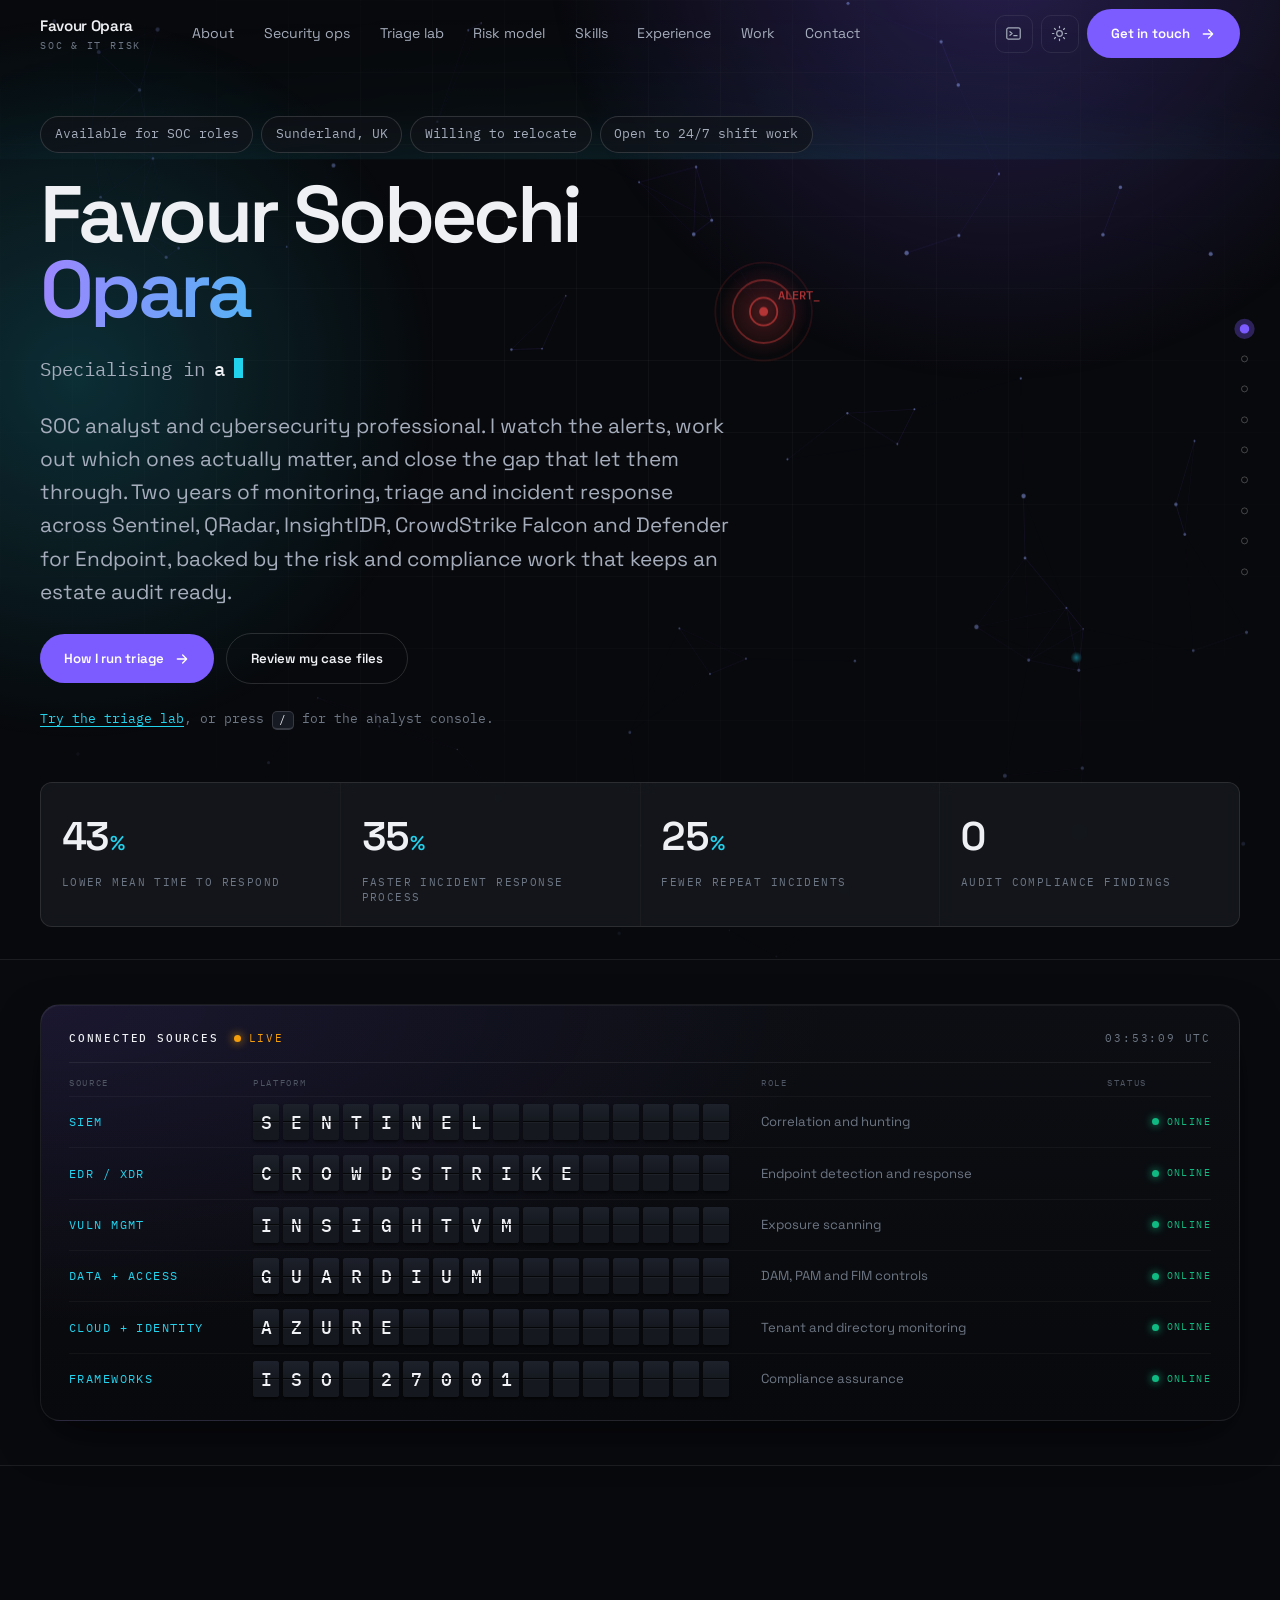
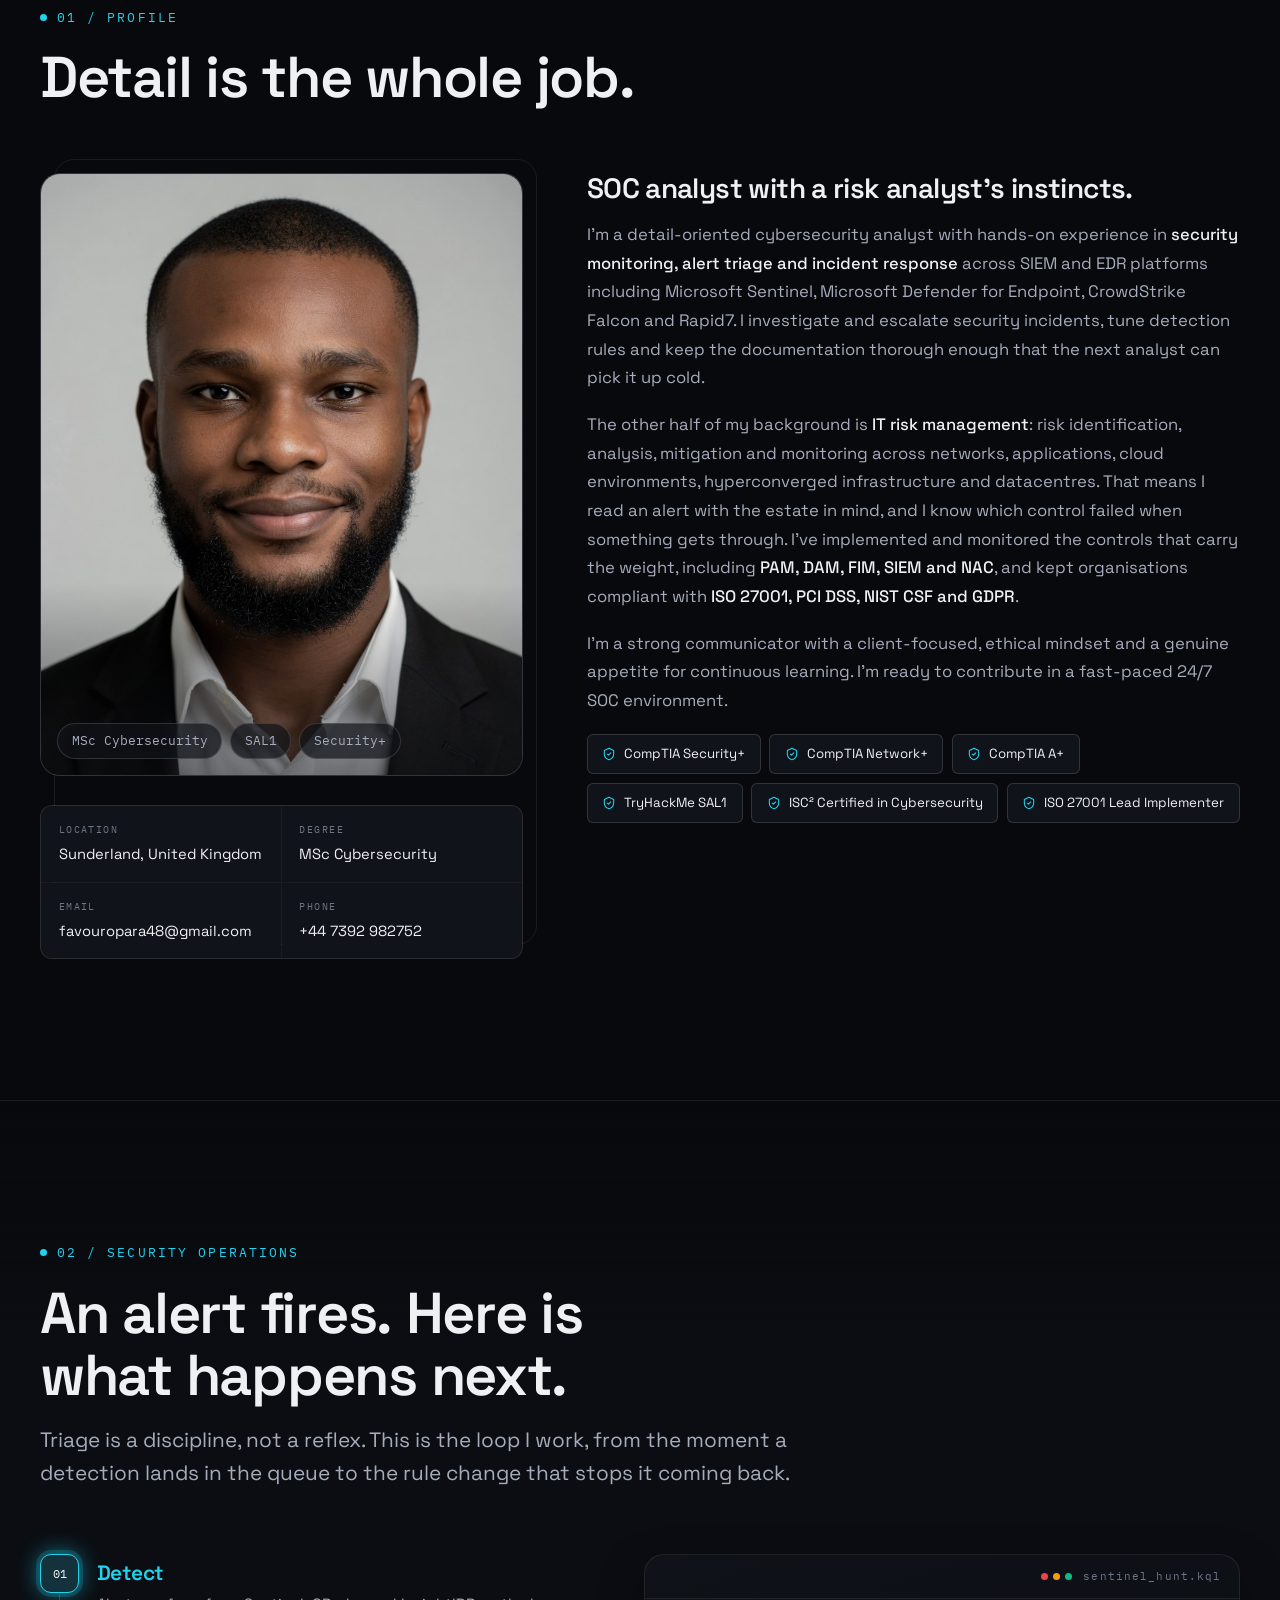
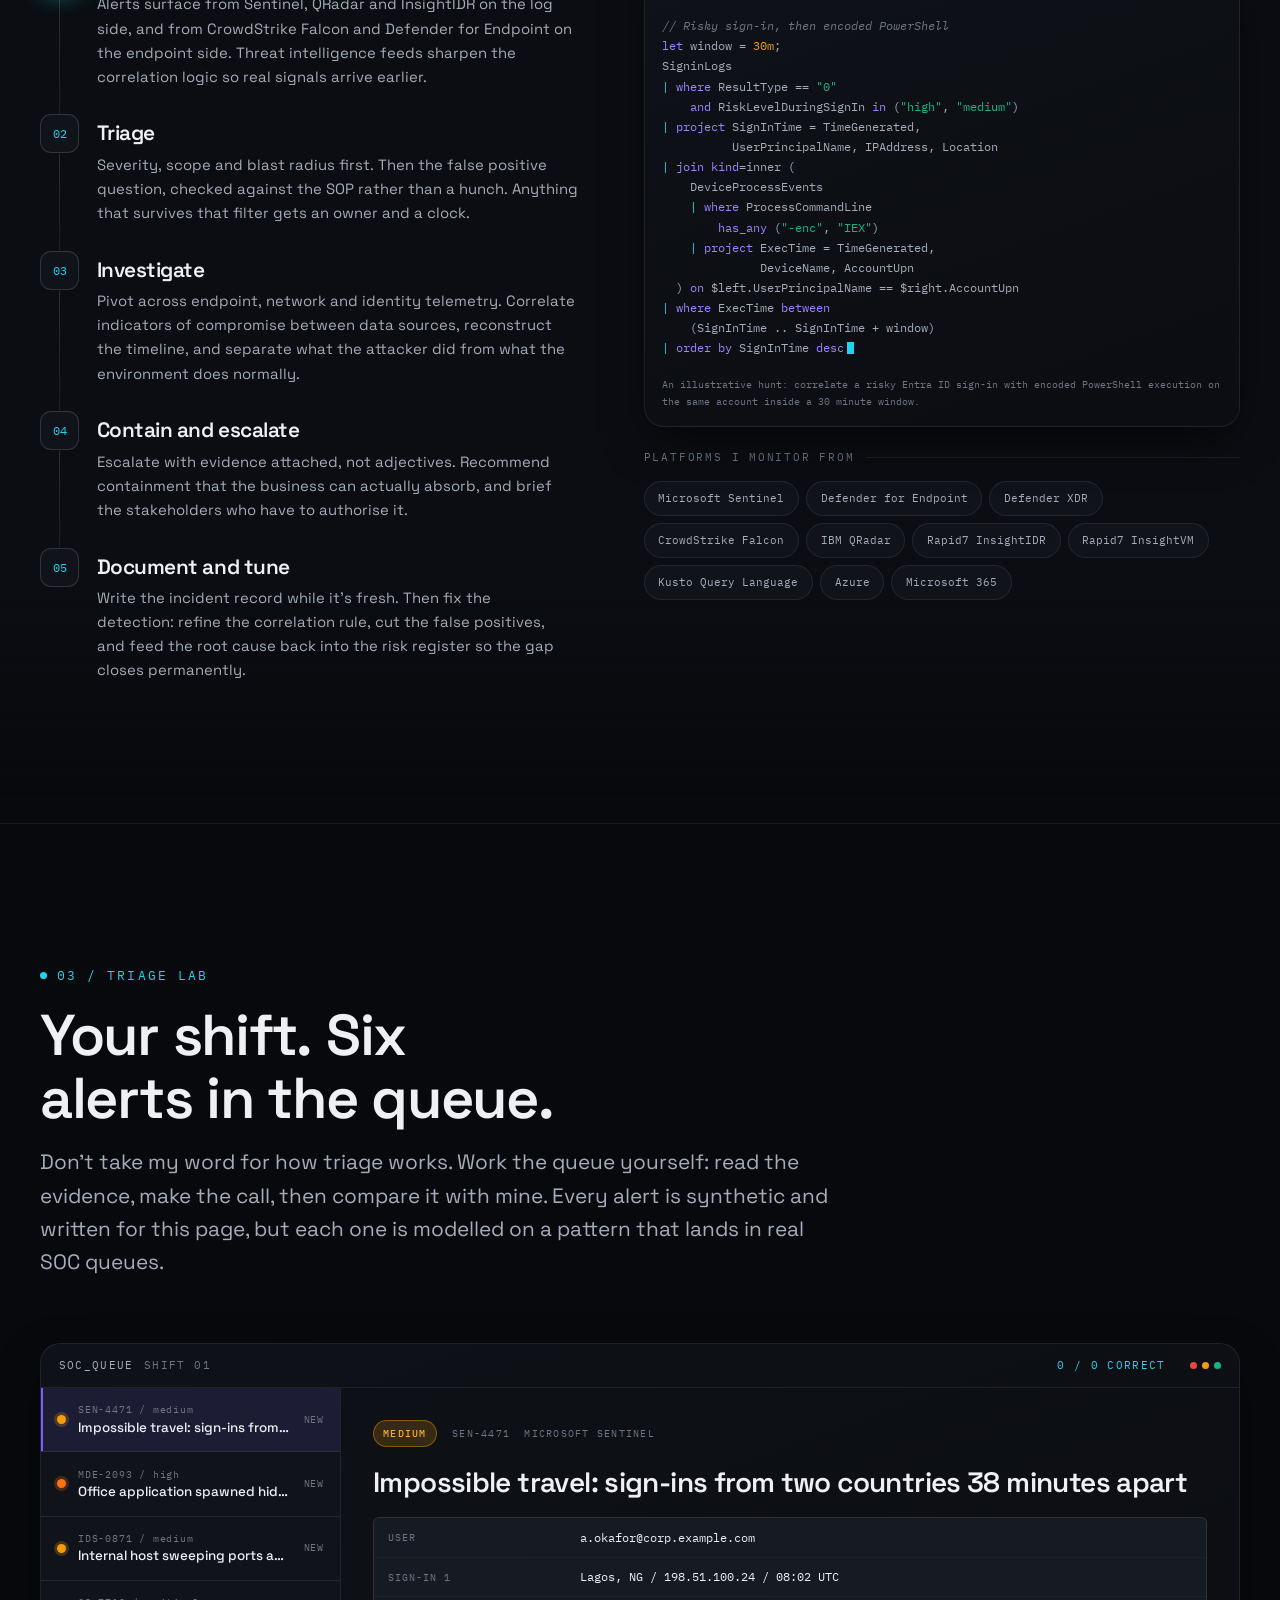
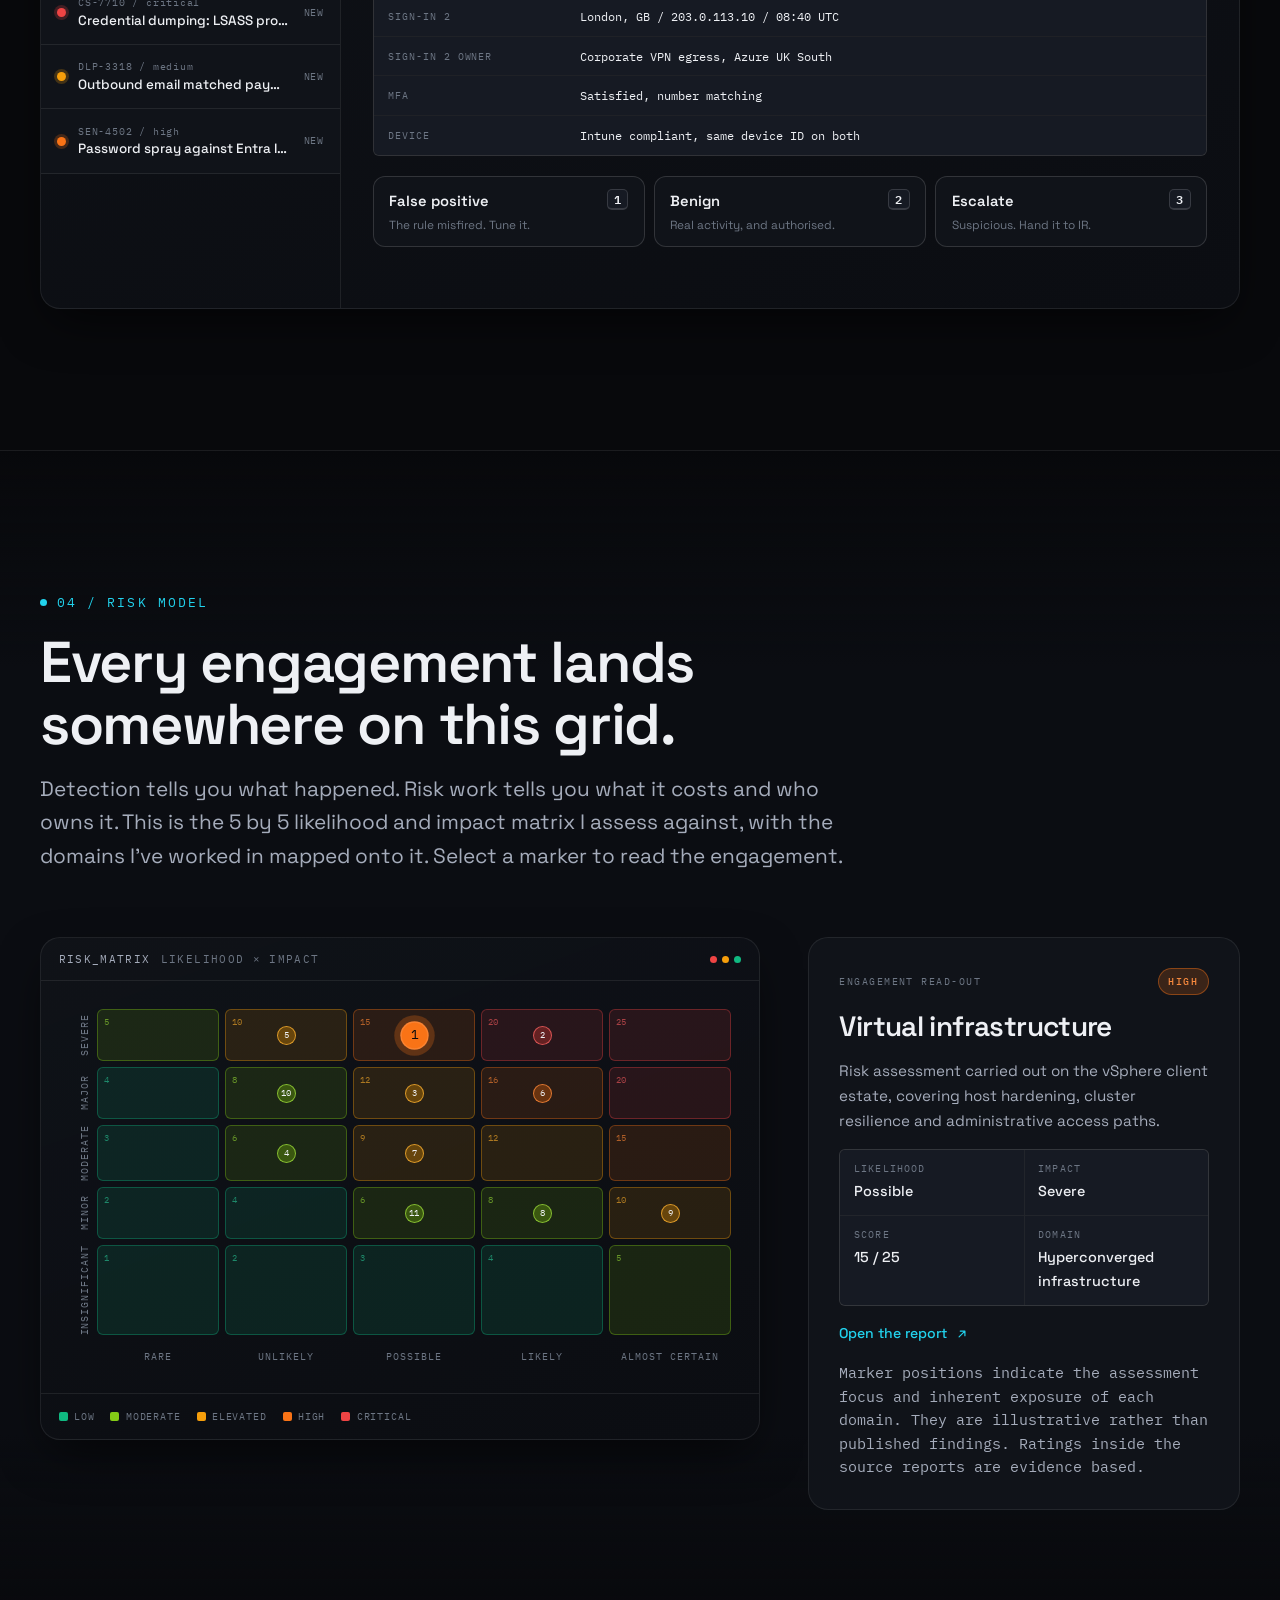
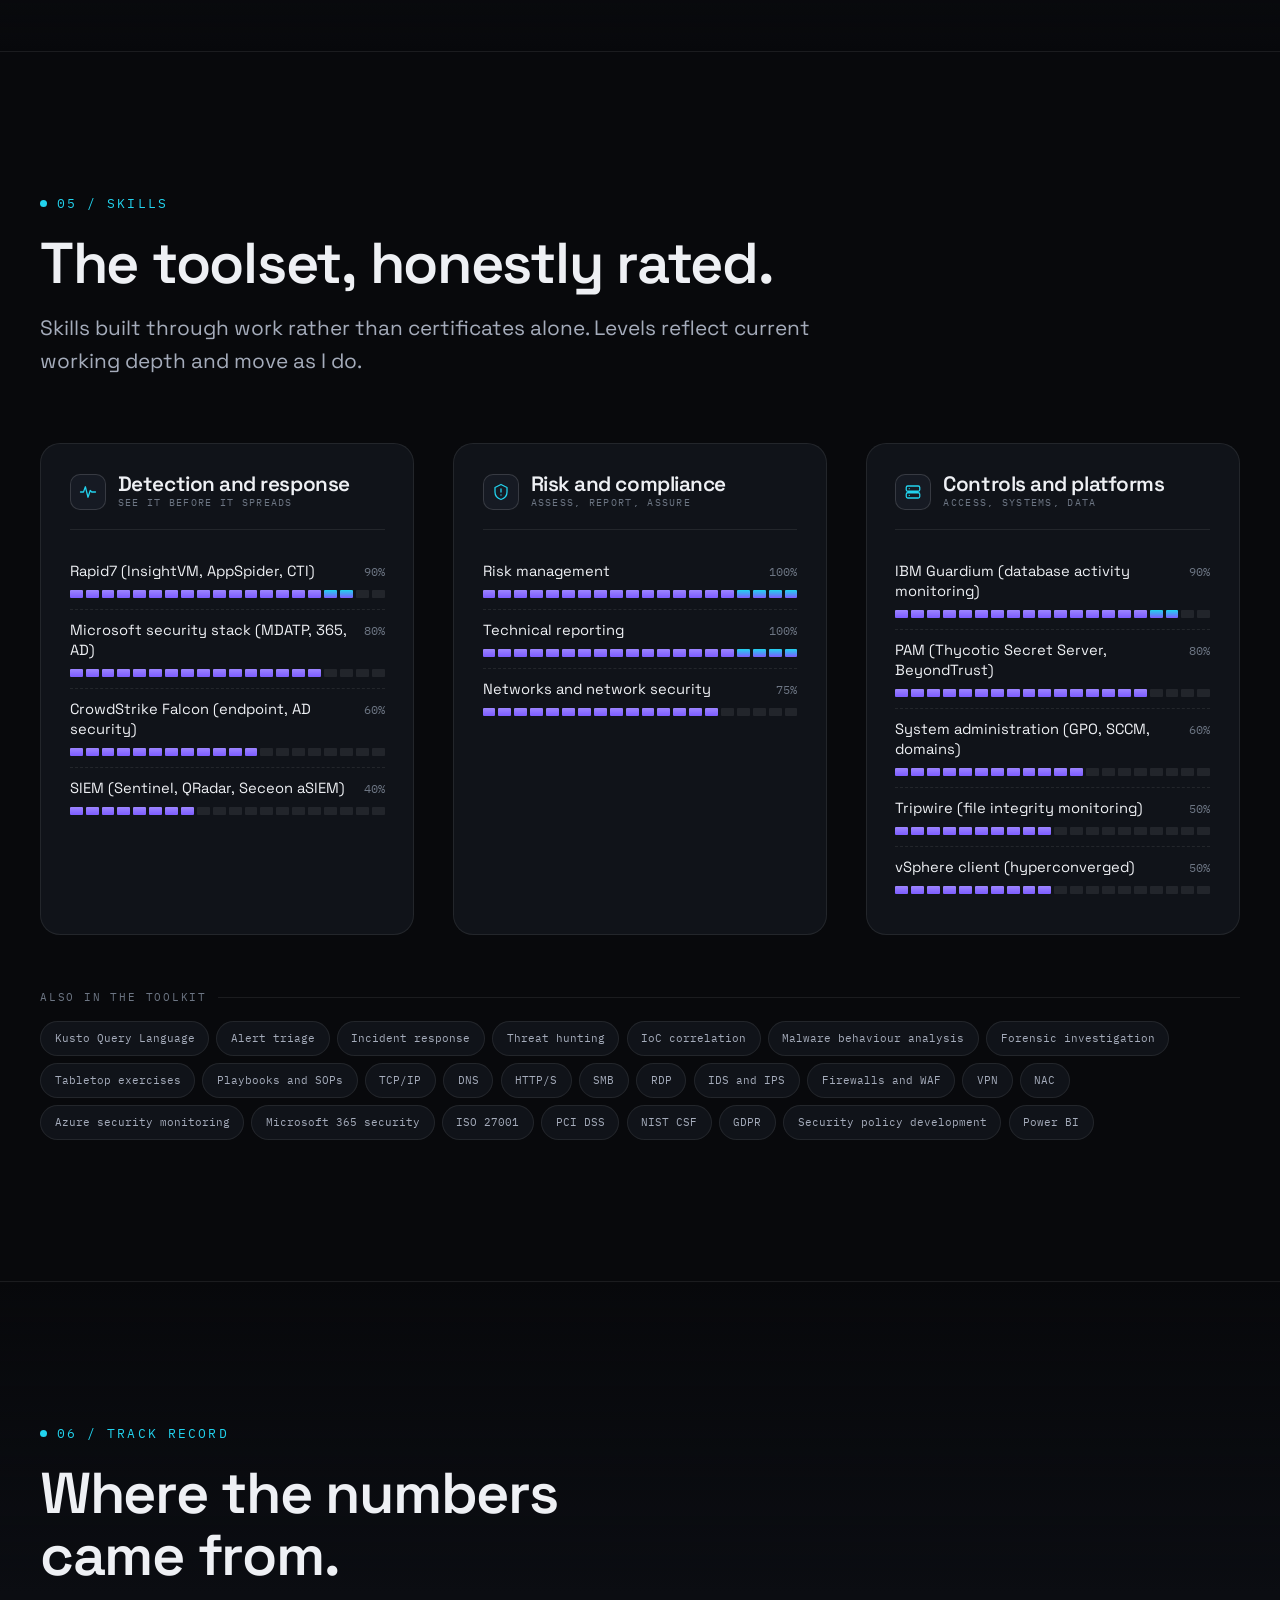
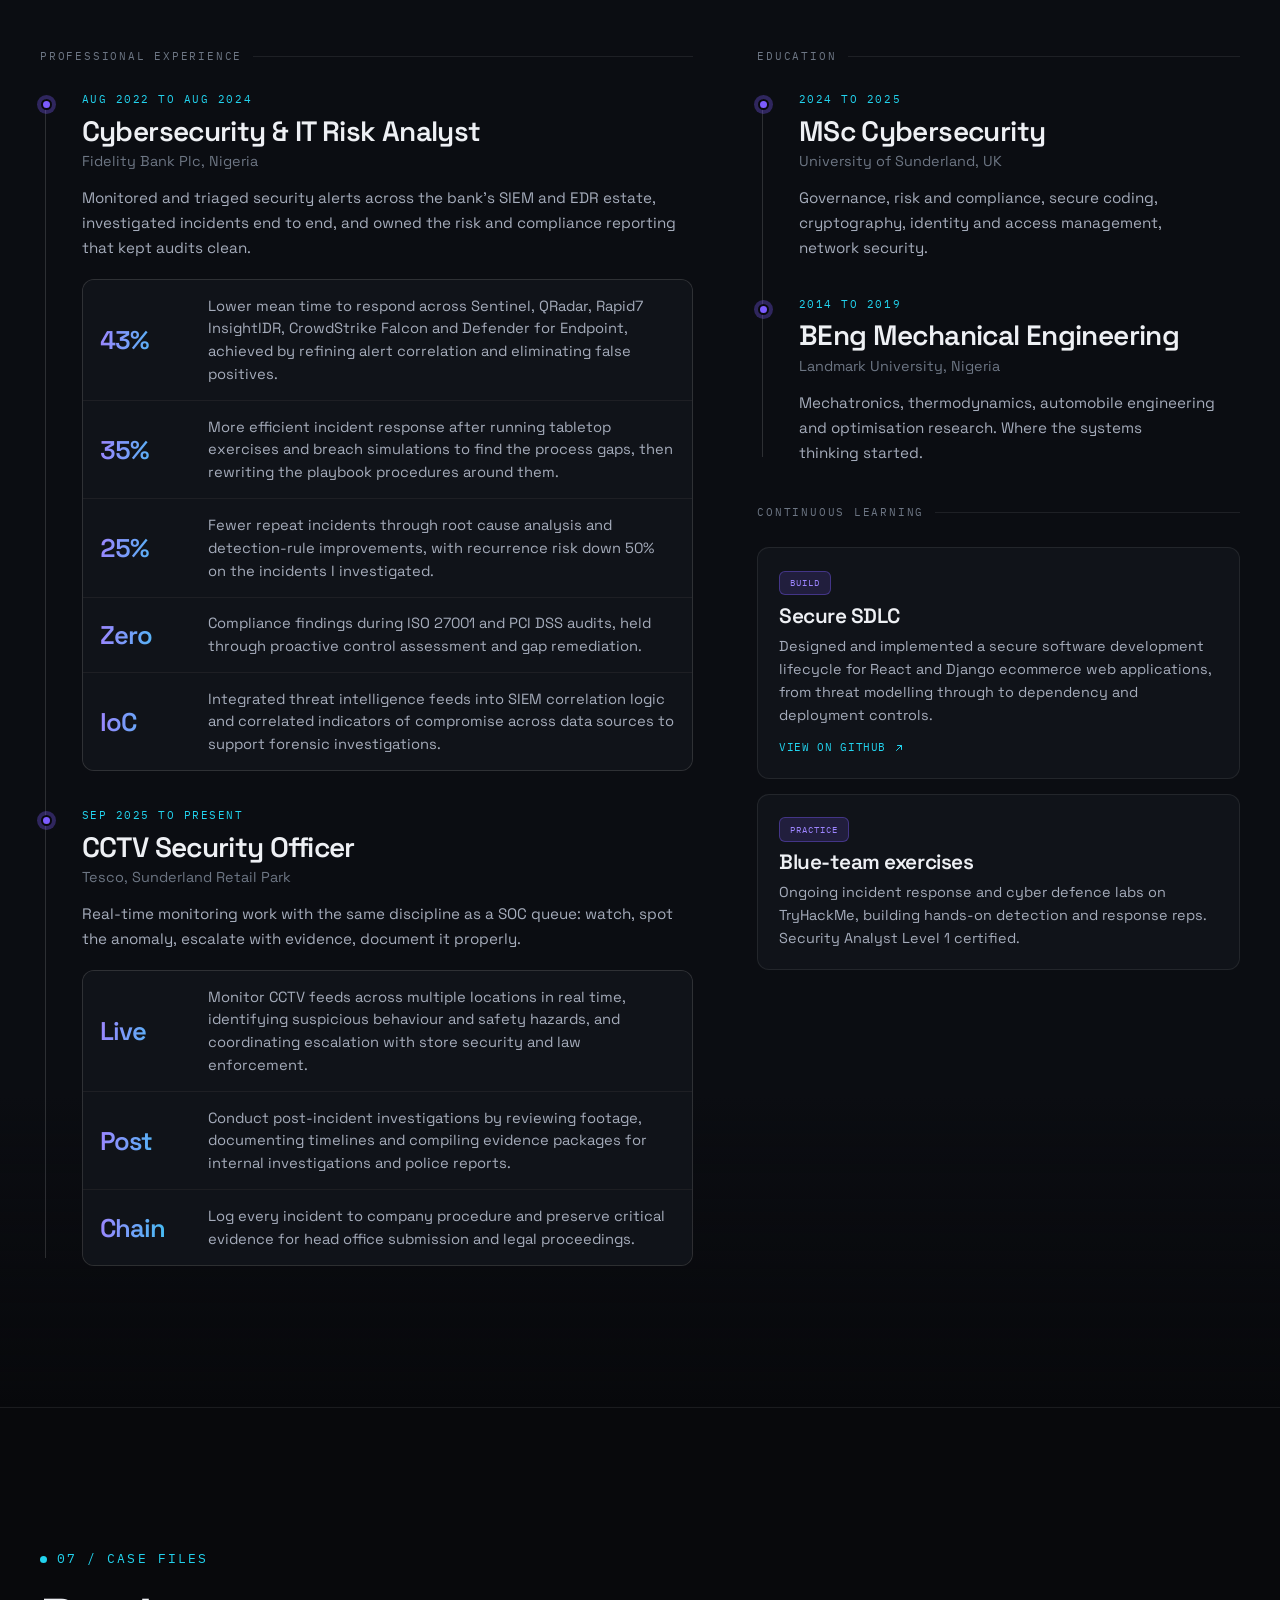
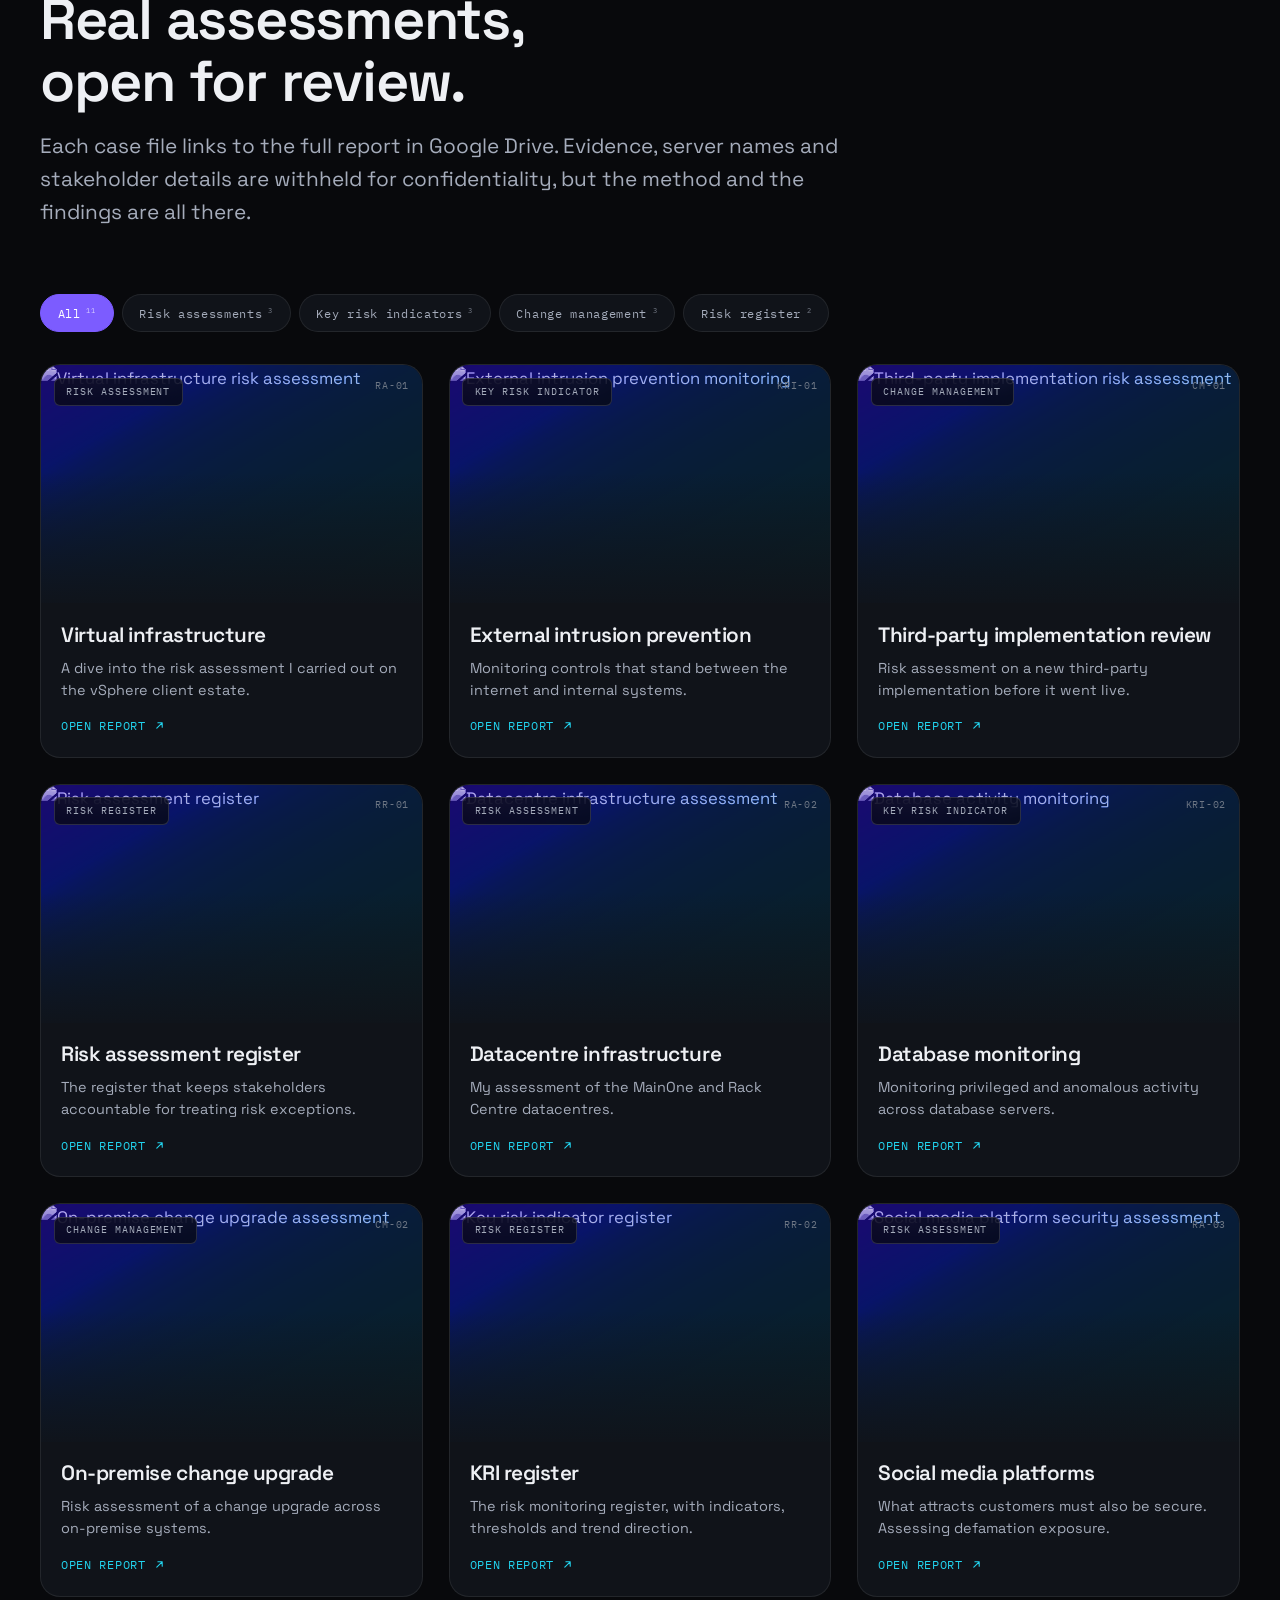
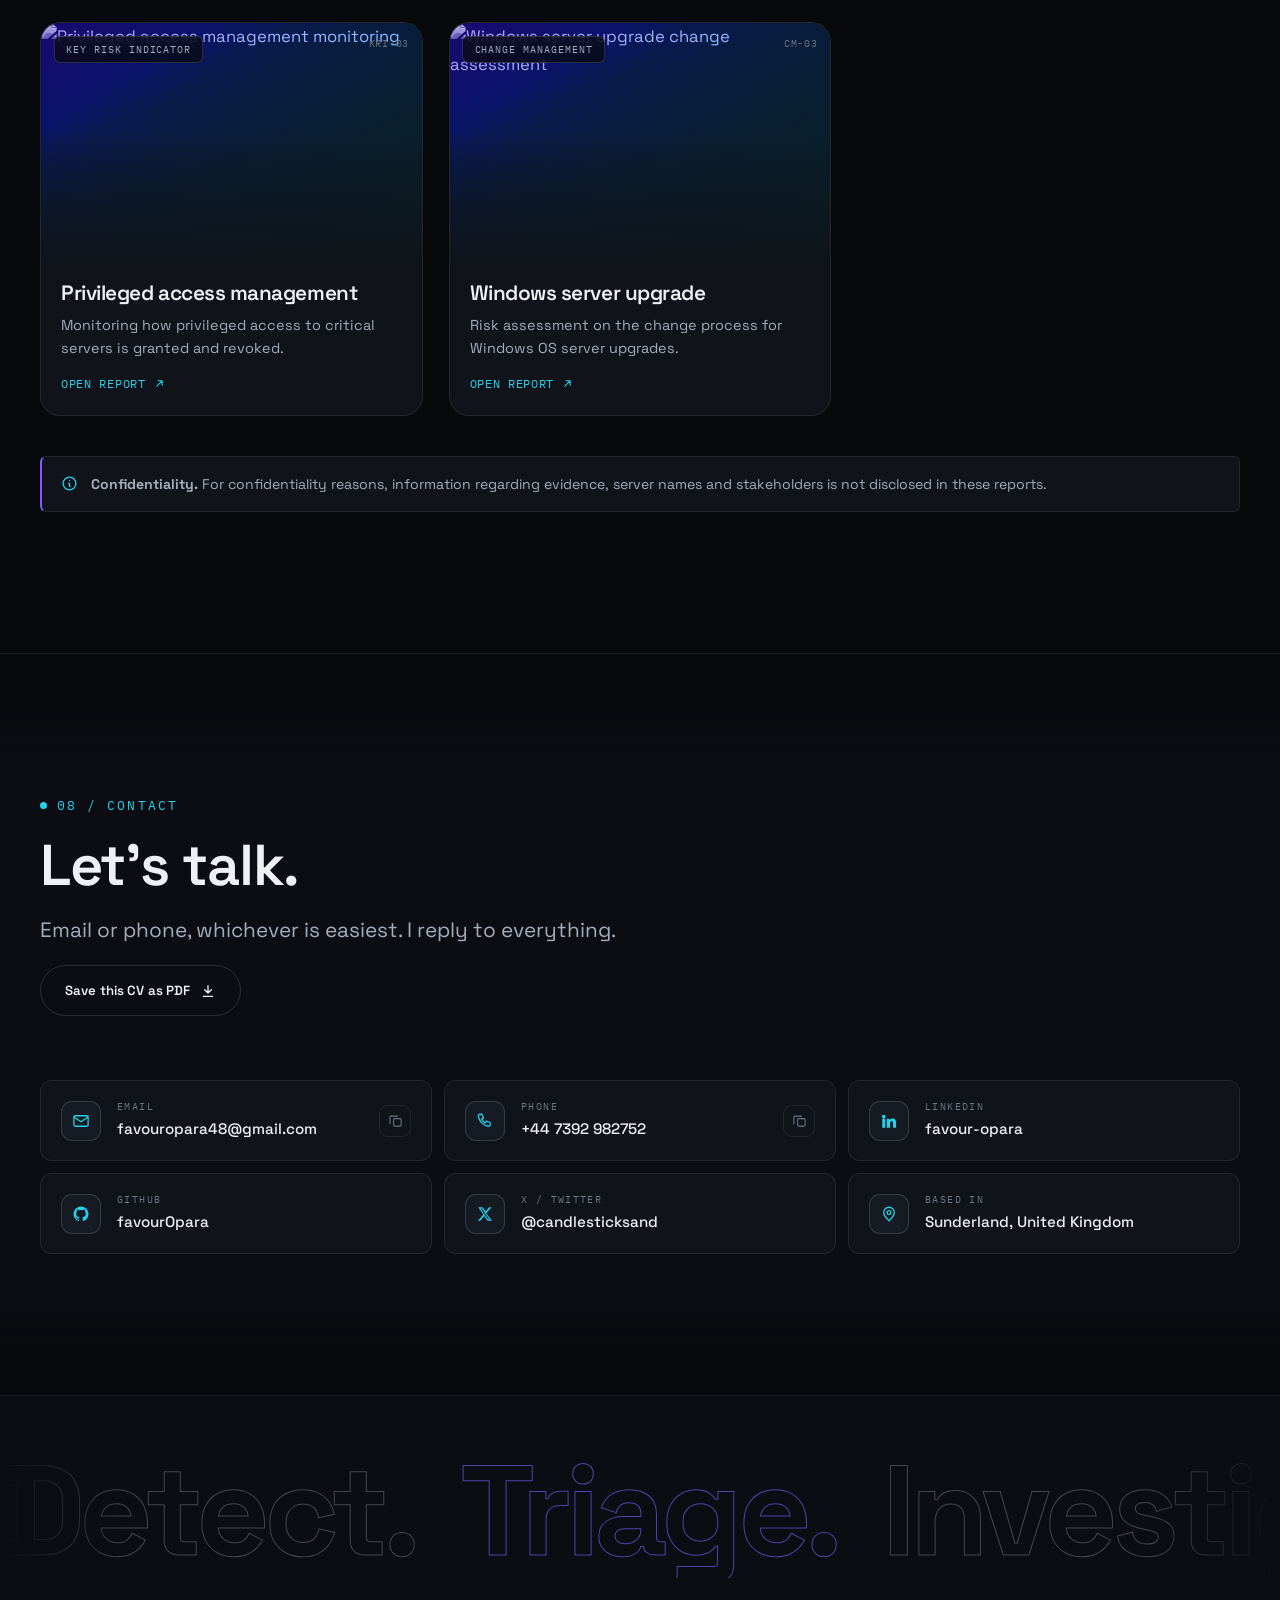
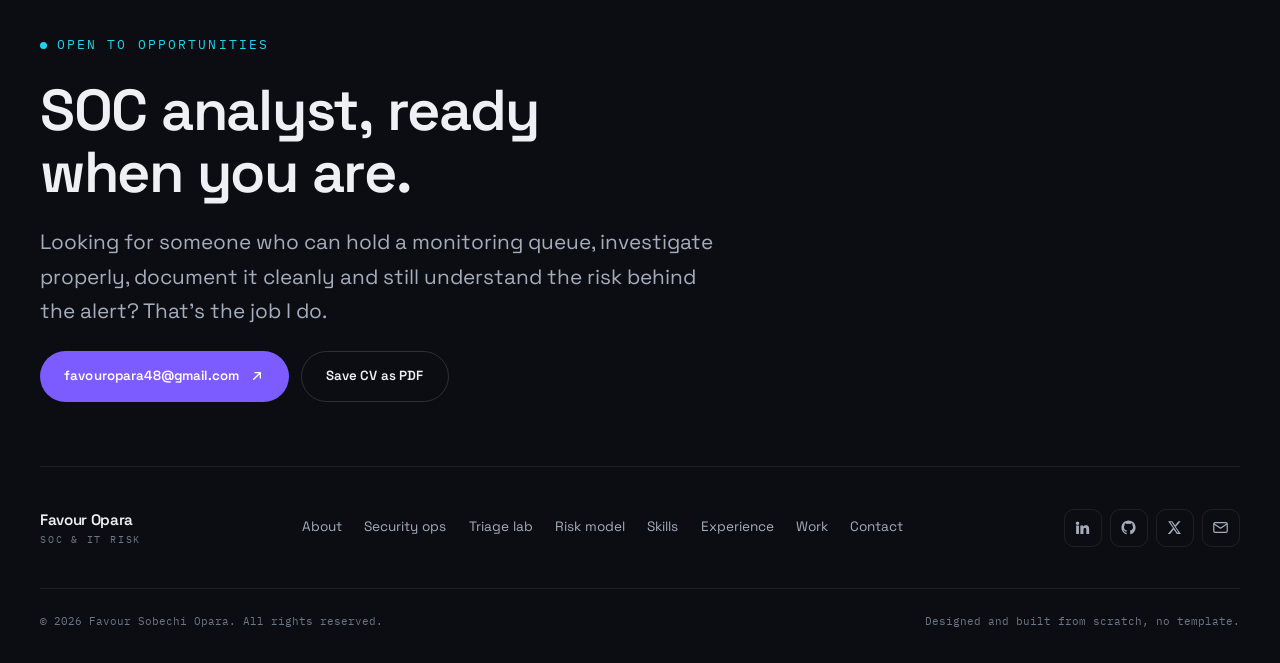
==== commit 5d002fd9: "Rename headshot and version assets to bust stale caches The new photo shipped under the old filename" ====
--- a/index.html
+++ b/index.html
@@ -18,7 +18,7 @@
   <meta property="og:title" content="Favour Sobechi Opara | SOC Analyst, Cybersecurity &amp; IT Risk">
   <meta property="og:description"
     content="Security monitoring, alert triage and incident response across SIEM and EDR platforms, plus IT risk assessment and compliance assurance.">
-  <meta property="og:image" content="https://favouropara.github.io/assets/img/my-profile-img.jpg">
+  <meta property="og:image" content="https://favouropara.github.io/assets/img/favour-opara-headshot.jpg">
   <meta name="twitter:card" content="summary_large_image">
   <meta name="twitter:site" content="@candlesticksand">
 
@@ -31,7 +31,7 @@
   <link rel="stylesheet"
     href="https://fonts.googleapis.com/css2?family=Space+Grotesk:wght@400;500;600;700&family=IBM+Plex+Mono:wght@400;500&display=swap">
 
-  <link rel="stylesheet" href="assets/css/site.css">
+  <link rel="stylesheet" href="assets/css/site.css?v=20261004">
 
   <script type="application/ld+json">
   {
@@ -42,7 +42,7 @@
     "url": "https://favouropara.github.io/",
     "email": "mailto:favouropara48@gmail.com",
     "telephone": "+447392982752",
-    "image": "https://favouropara.github.io/assets/img/my-profile-img.jpg",
+    "image": "https://favouropara.github.io/assets/img/favour-opara-headshot.jpg",
     "address": {
       "@type": "PostalAddress",
       "addressLocality": "Sunderland",
@@ -316,7 +316,7 @@
         <div class="about">
           <div class="portrait" data-reveal>
             <div class="portrait__img">
-              <img src="assets/img/my-profile-img.jpg" width="800" height="1000"
+              <img src="assets/img/favour-opara-headshot.jpg" width="800" height="1000"
                 alt="Portrait of Favour Sobechi Opara">
               <div class="portrait__tag">
                 <span class="chip">MSc Cybersecurity</span>
@@ -1545,8 +1545,8 @@
     </form>
   </dialog>
 
-  <script src="assets/js/site.js" defer></script>
-  <script src="assets/js/motion.js" defer></script>
+  <script src="assets/js/site.js?v=20261004" defer></script>
+  <script src="assets/js/motion.js?v=20261004" defer></script>
 </body>
 
 </html>
--- a/assets/css/site.css
+++ b/assets/css/site.css
@@ -1229,7 +1229,8 @@
   content: "";
   position: absolute;
   inset: 0;
-  background: linear-gradient(180deg, transparent 40%, color-mix(in srgb, var(--bg) 78%, transparent));
+  /* Dark in both themes: a light wash would grey out the photo. */
+  background: linear-gradient(180deg, transparent 68%, rgba(8, 9, 12, 0.55));
 }
 
 .portrait__tag {
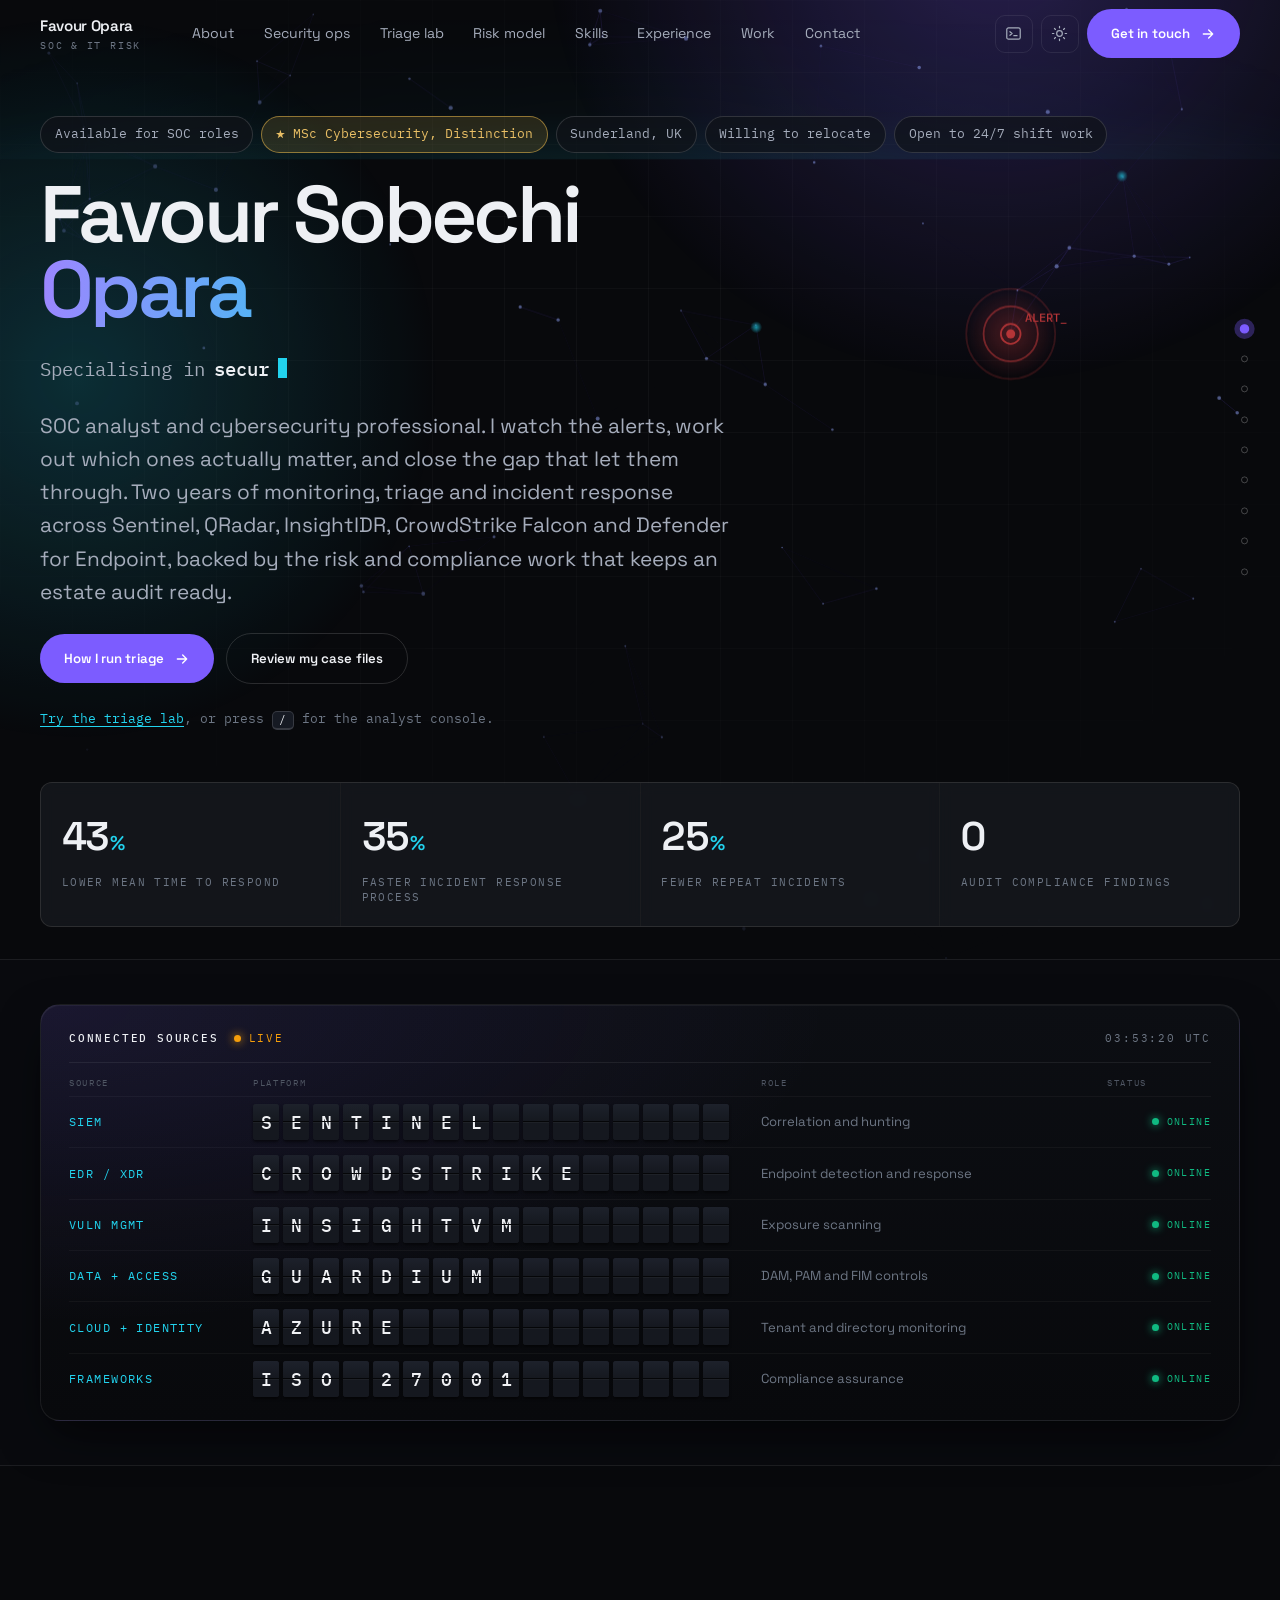
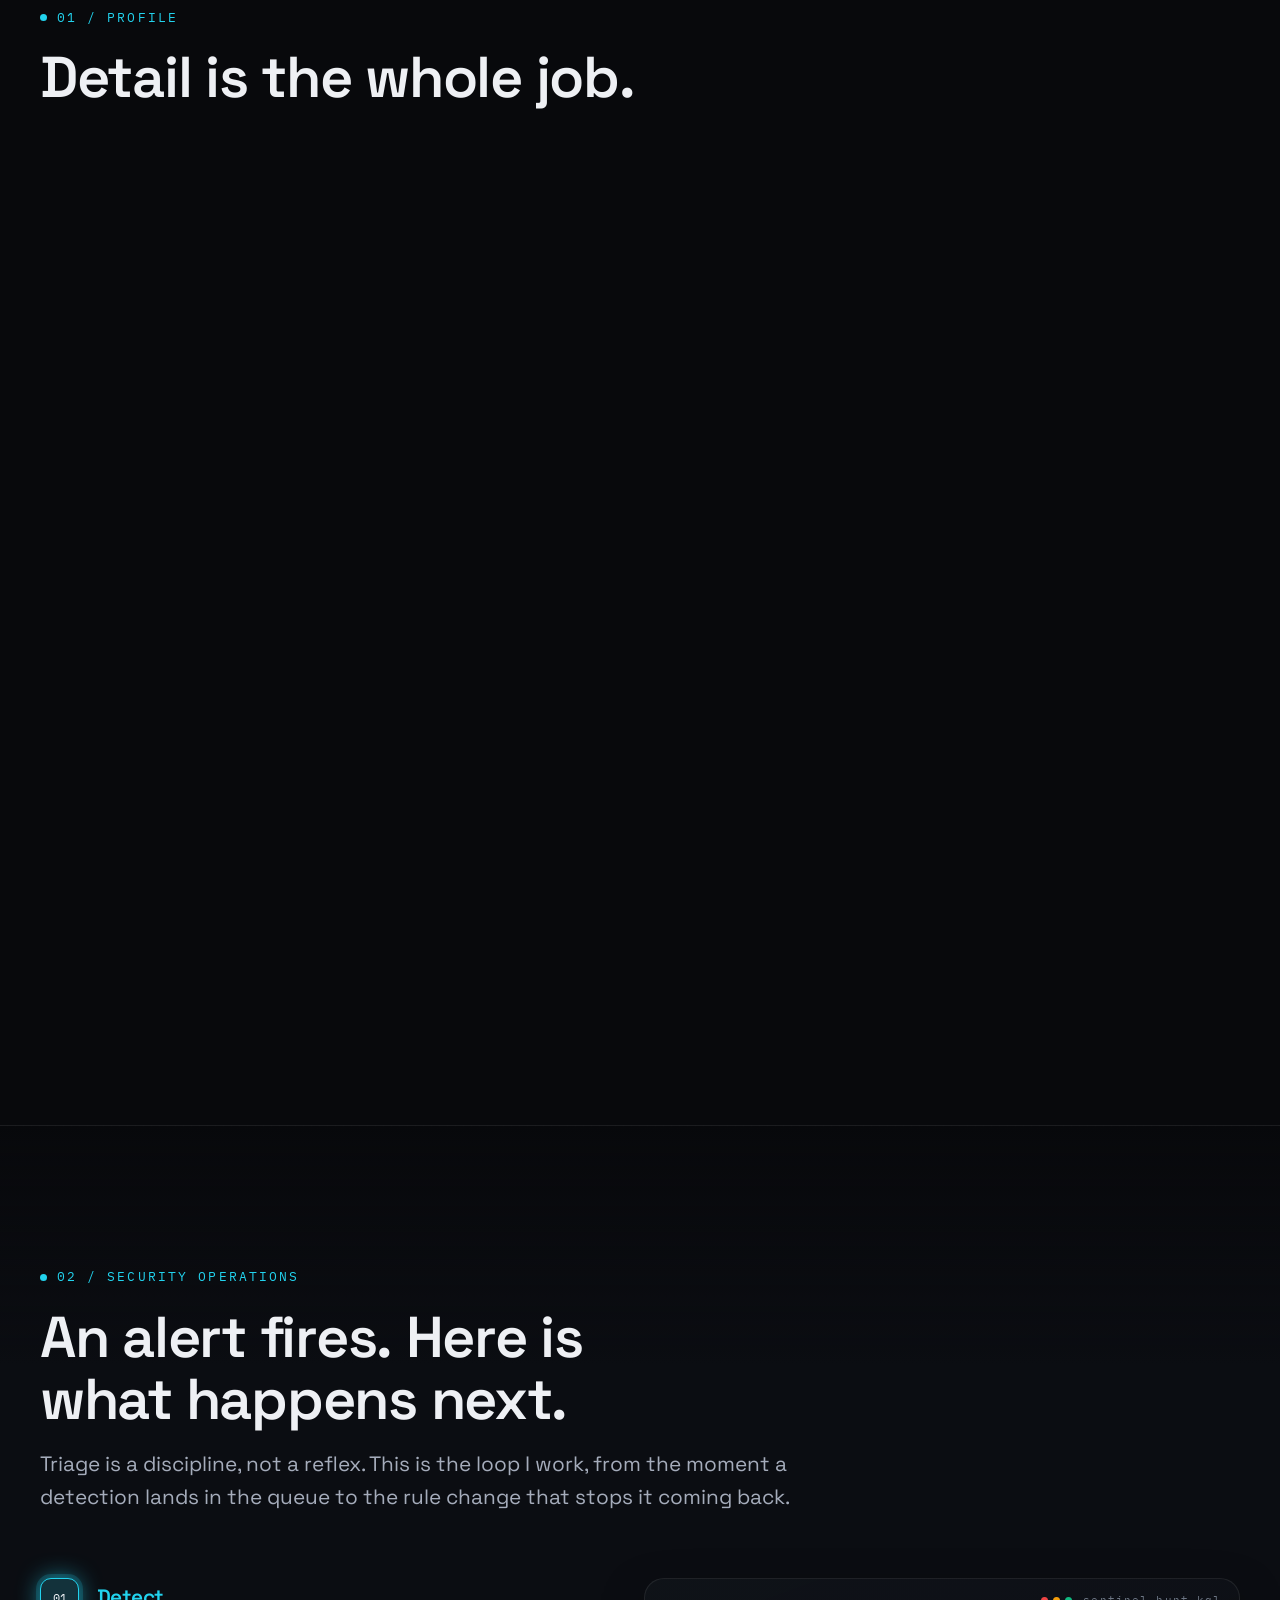
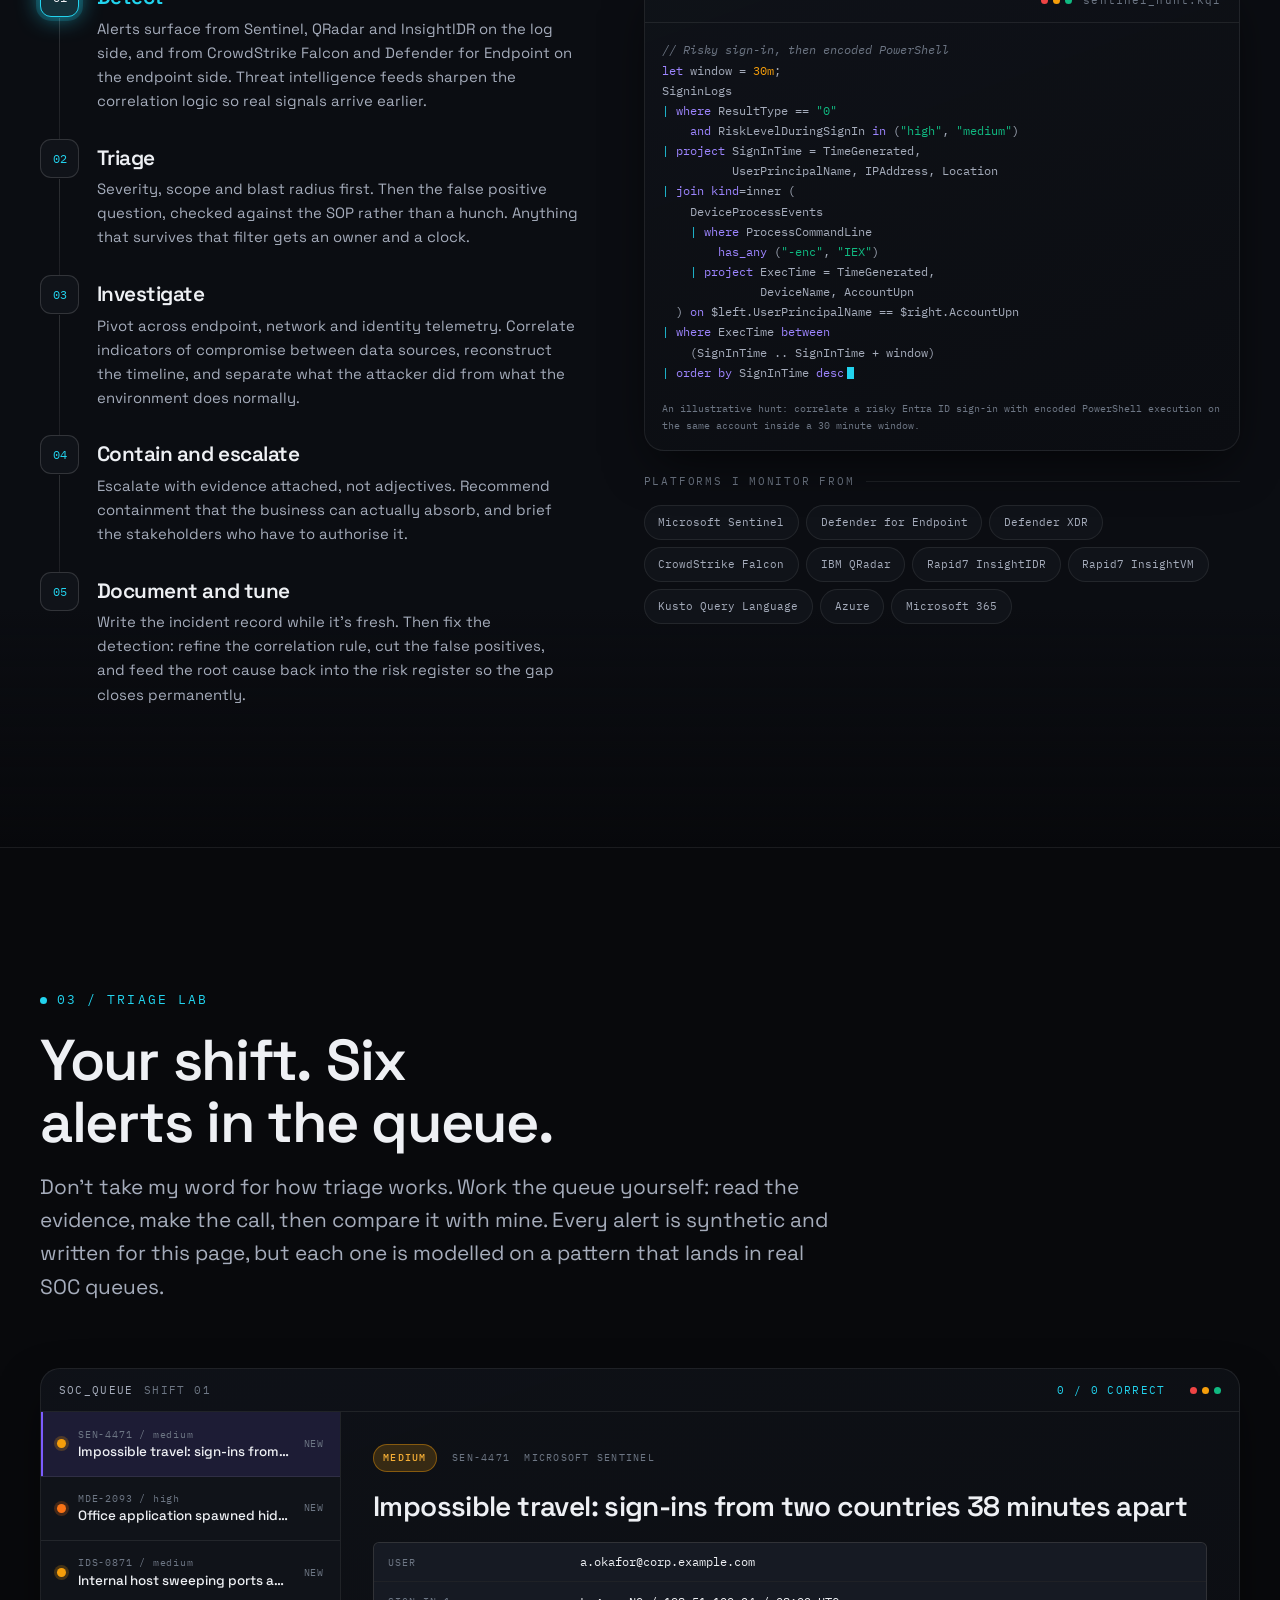
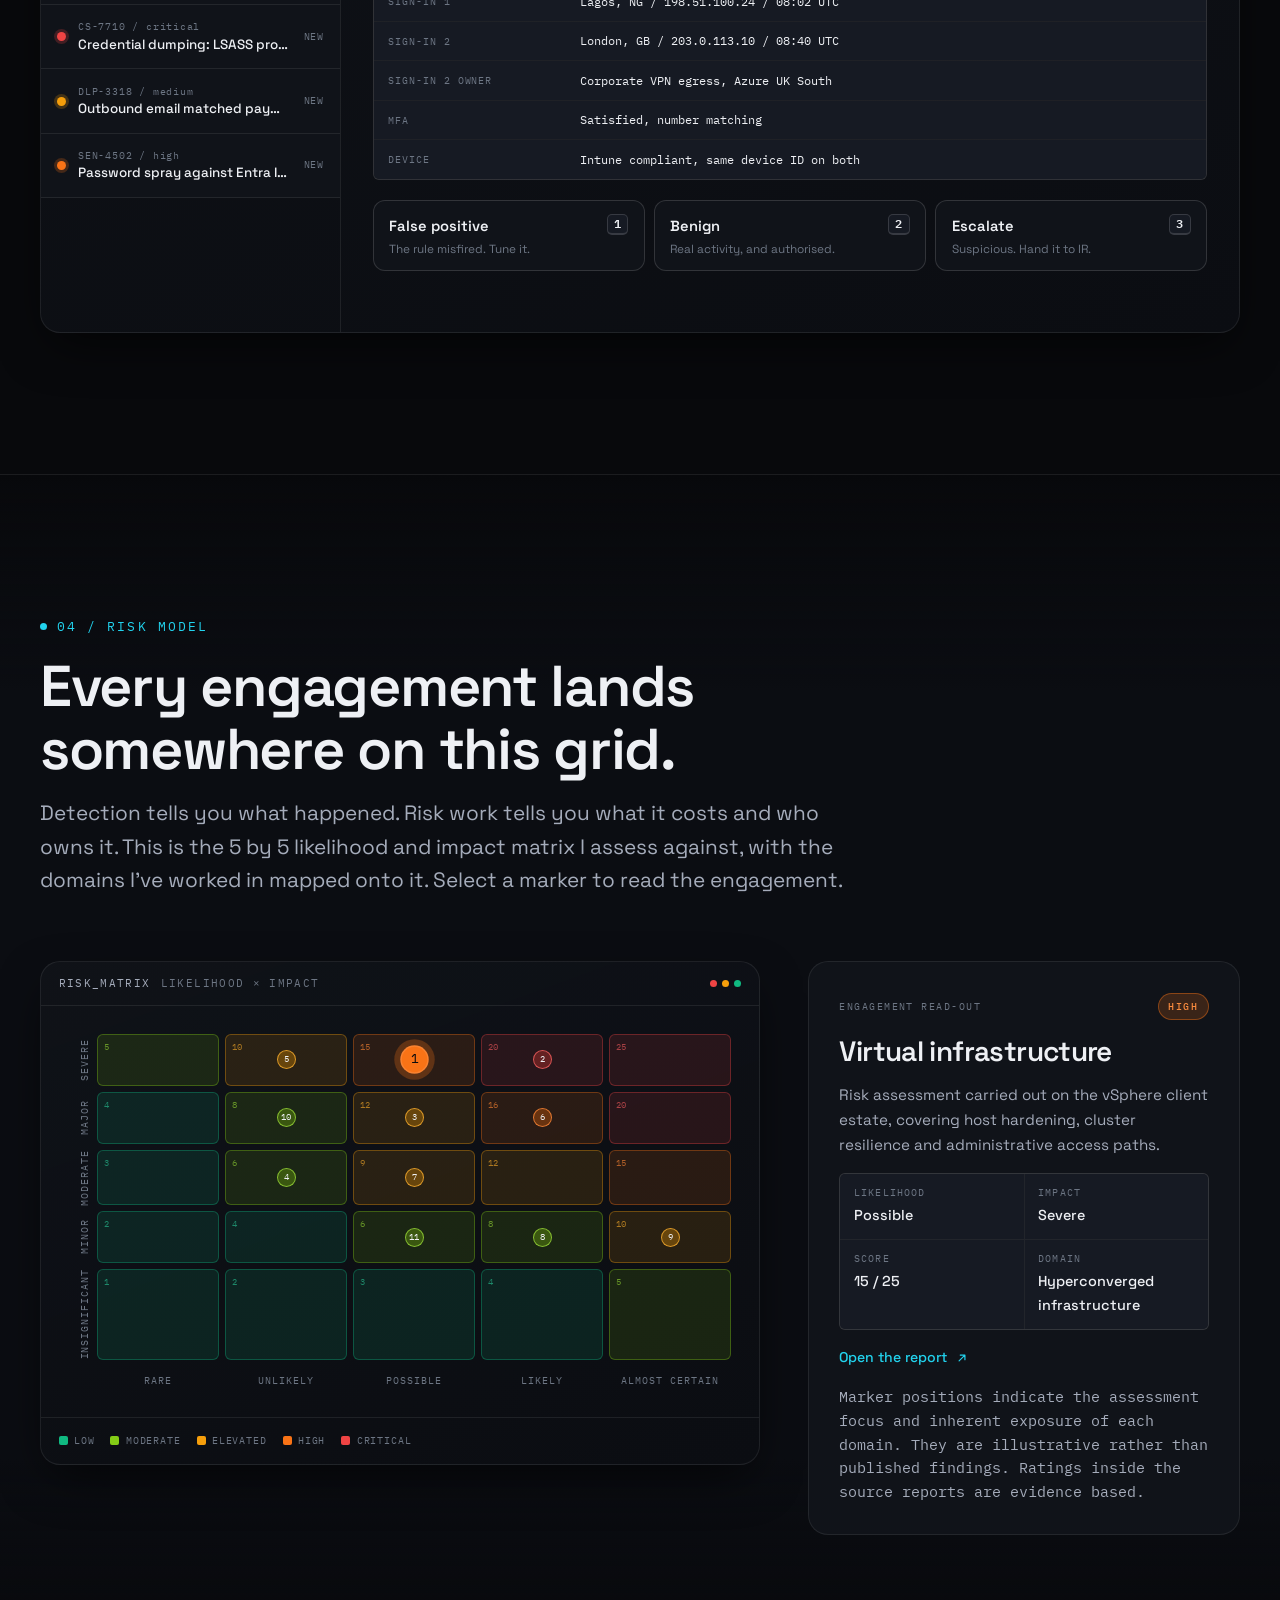
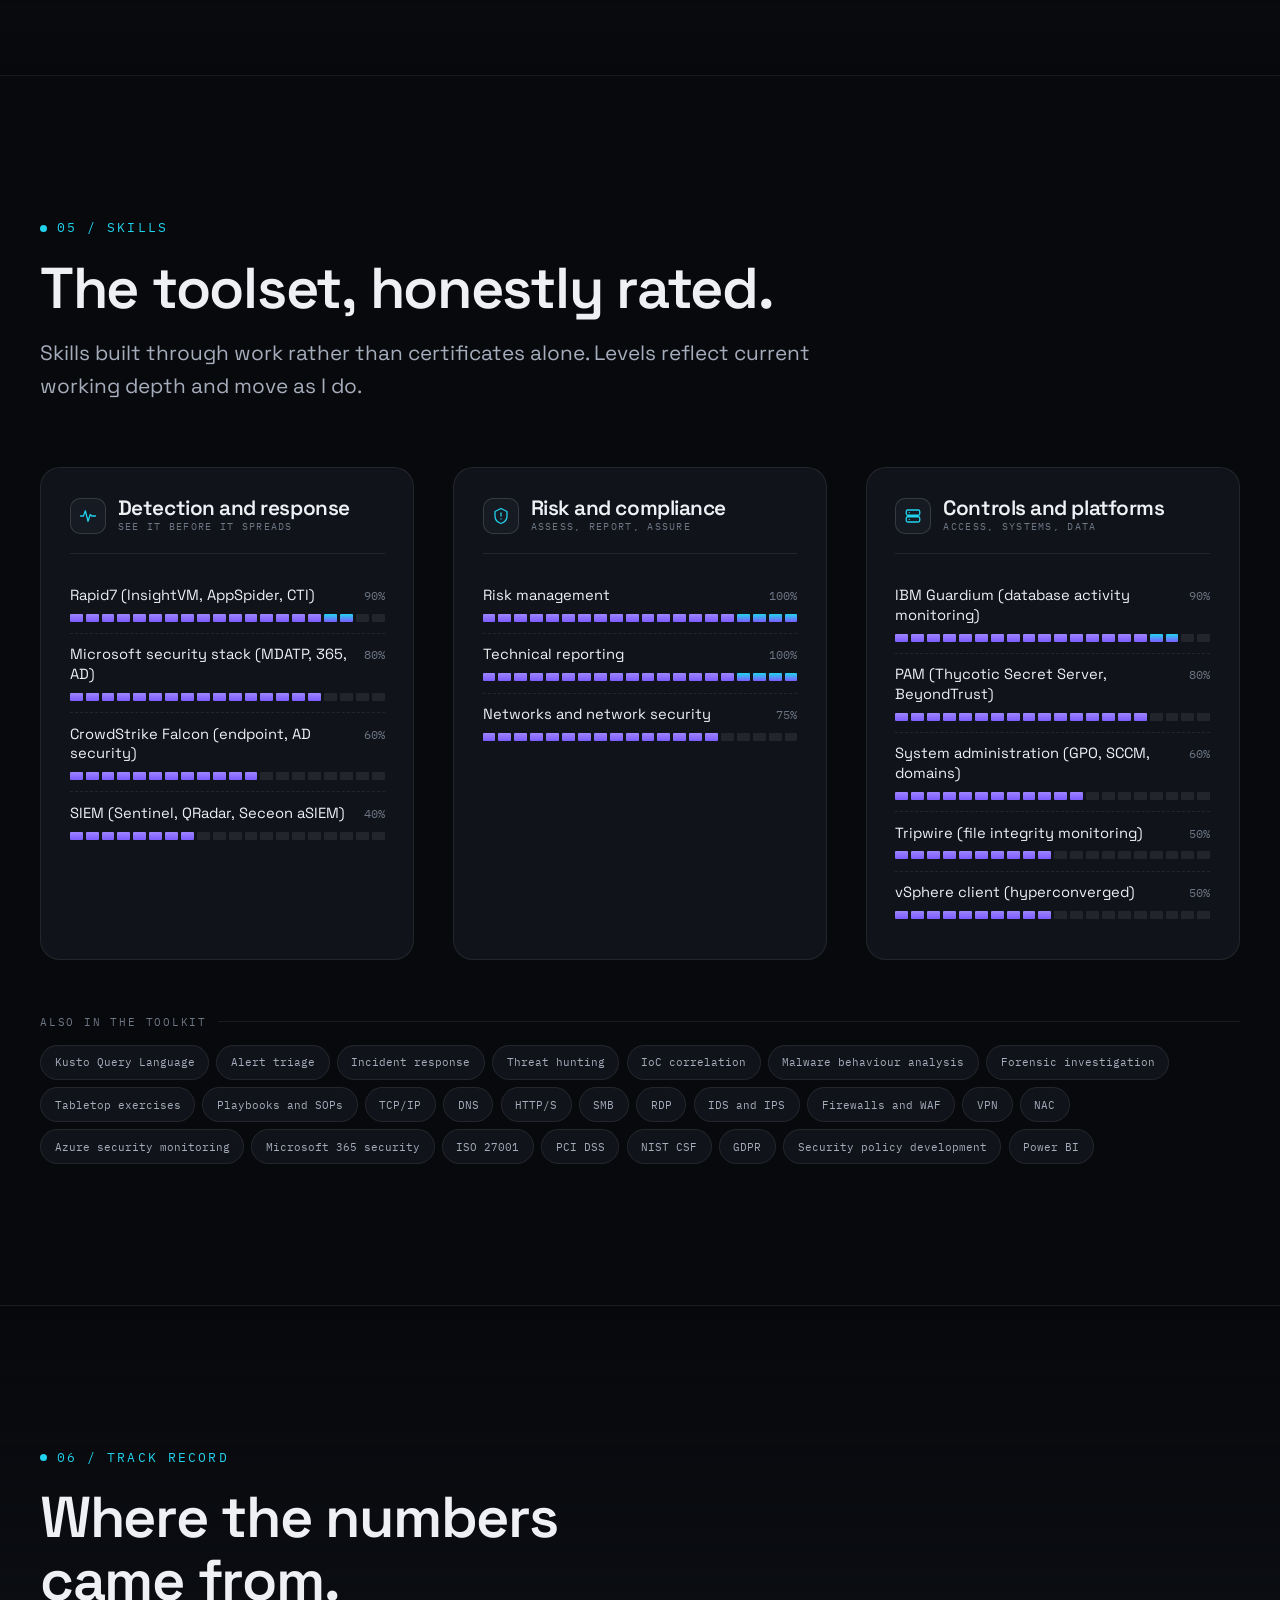
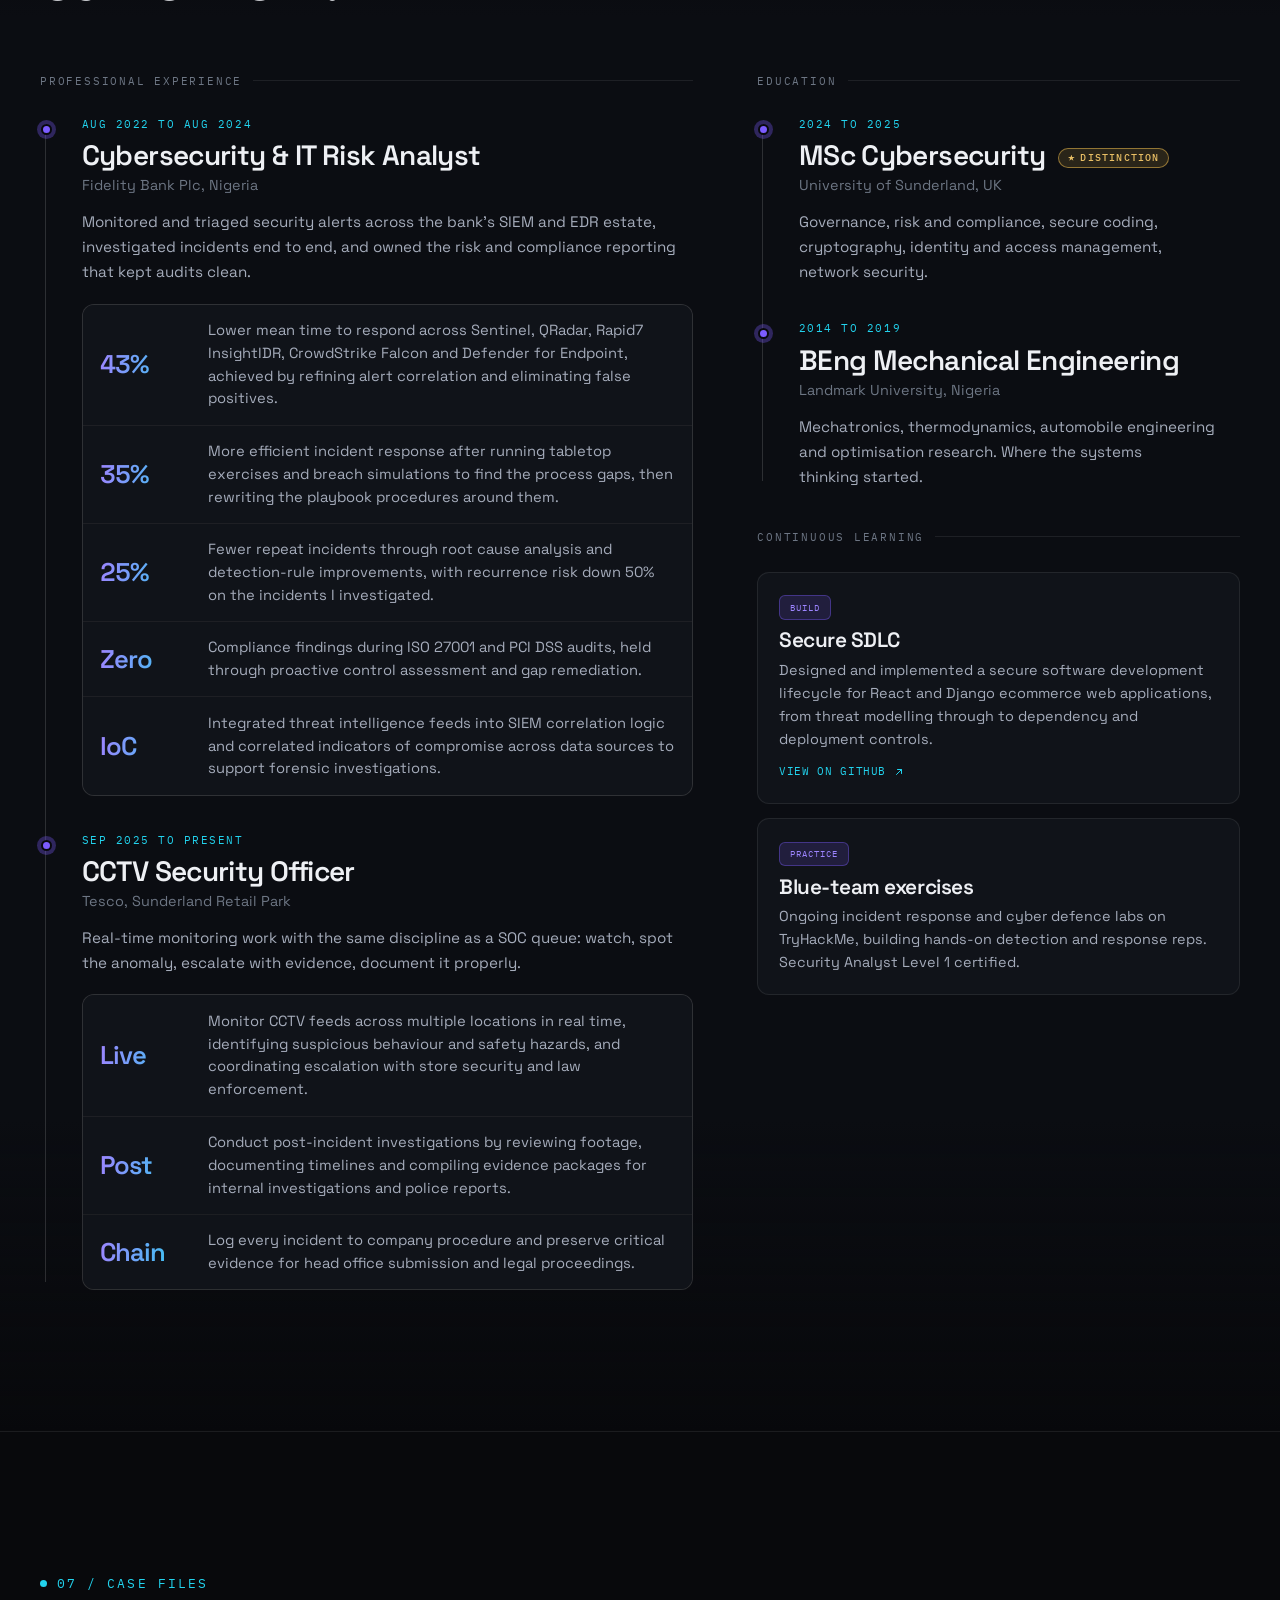
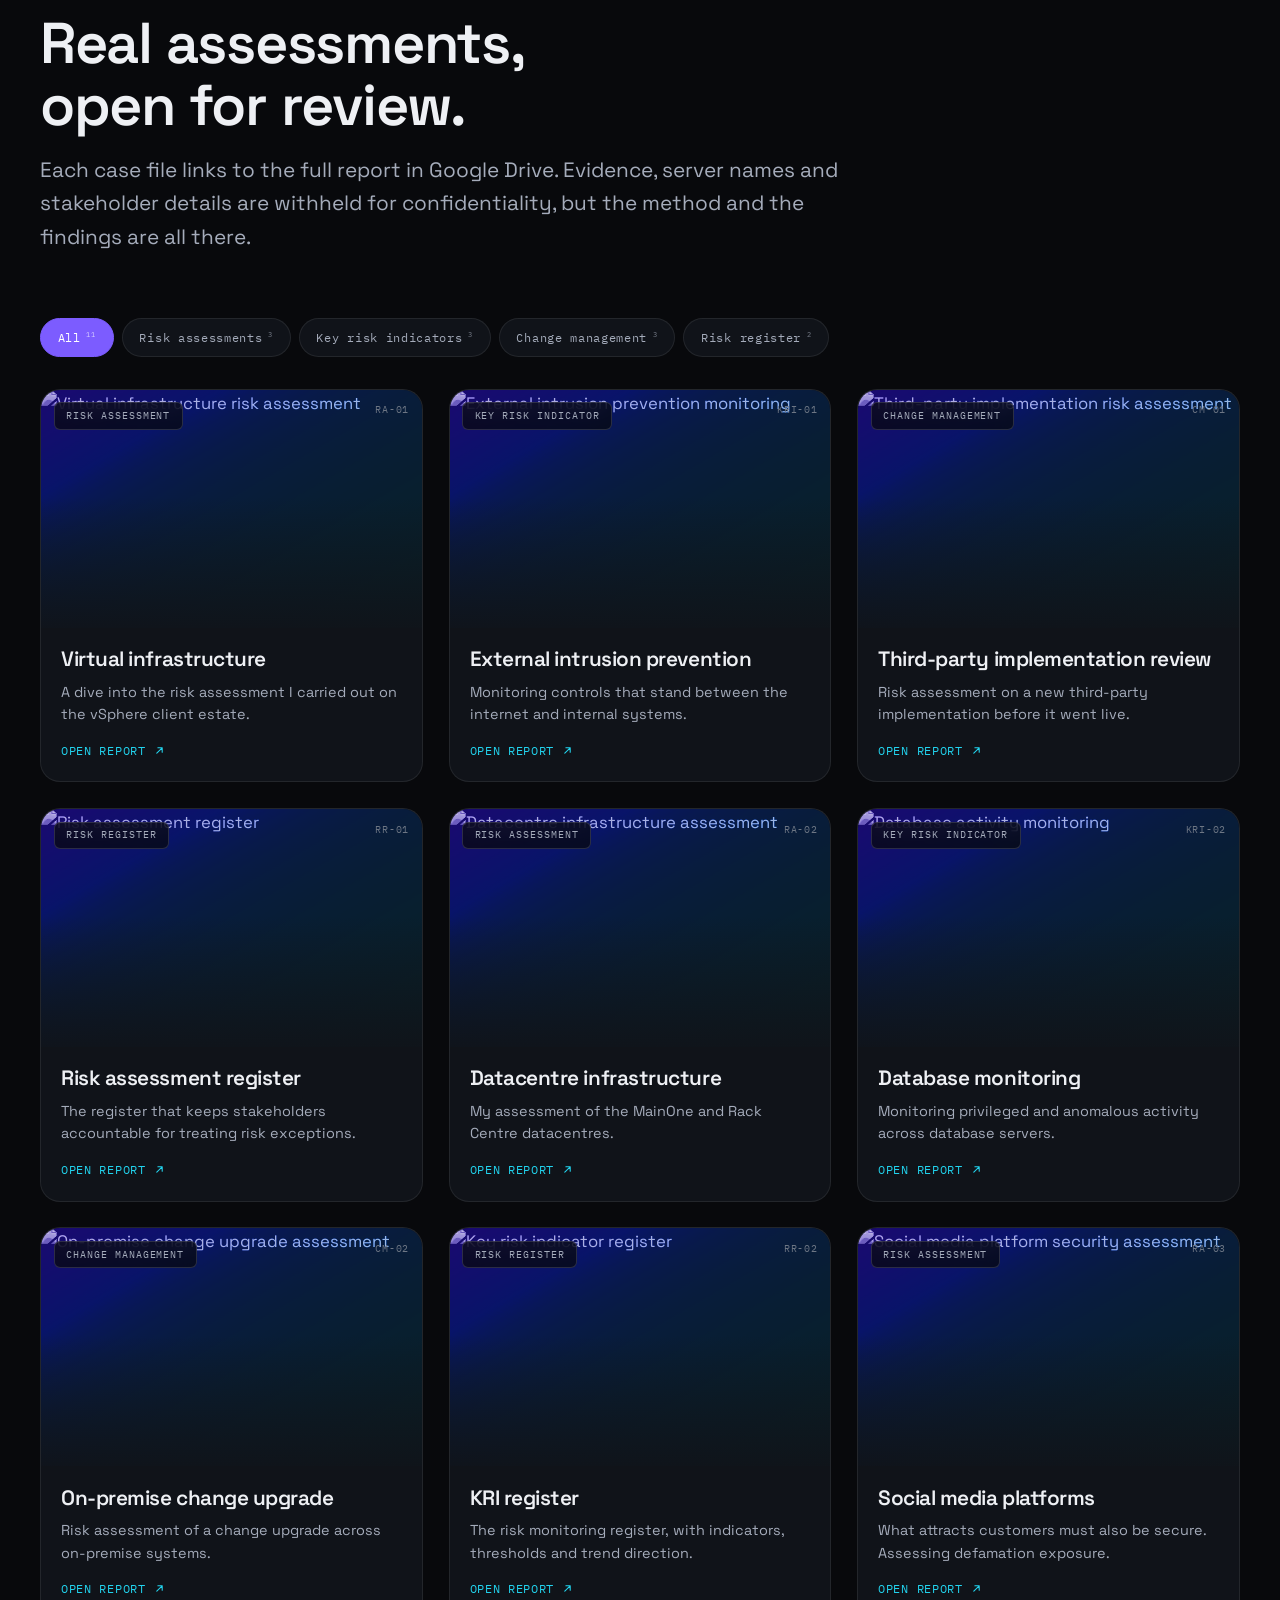
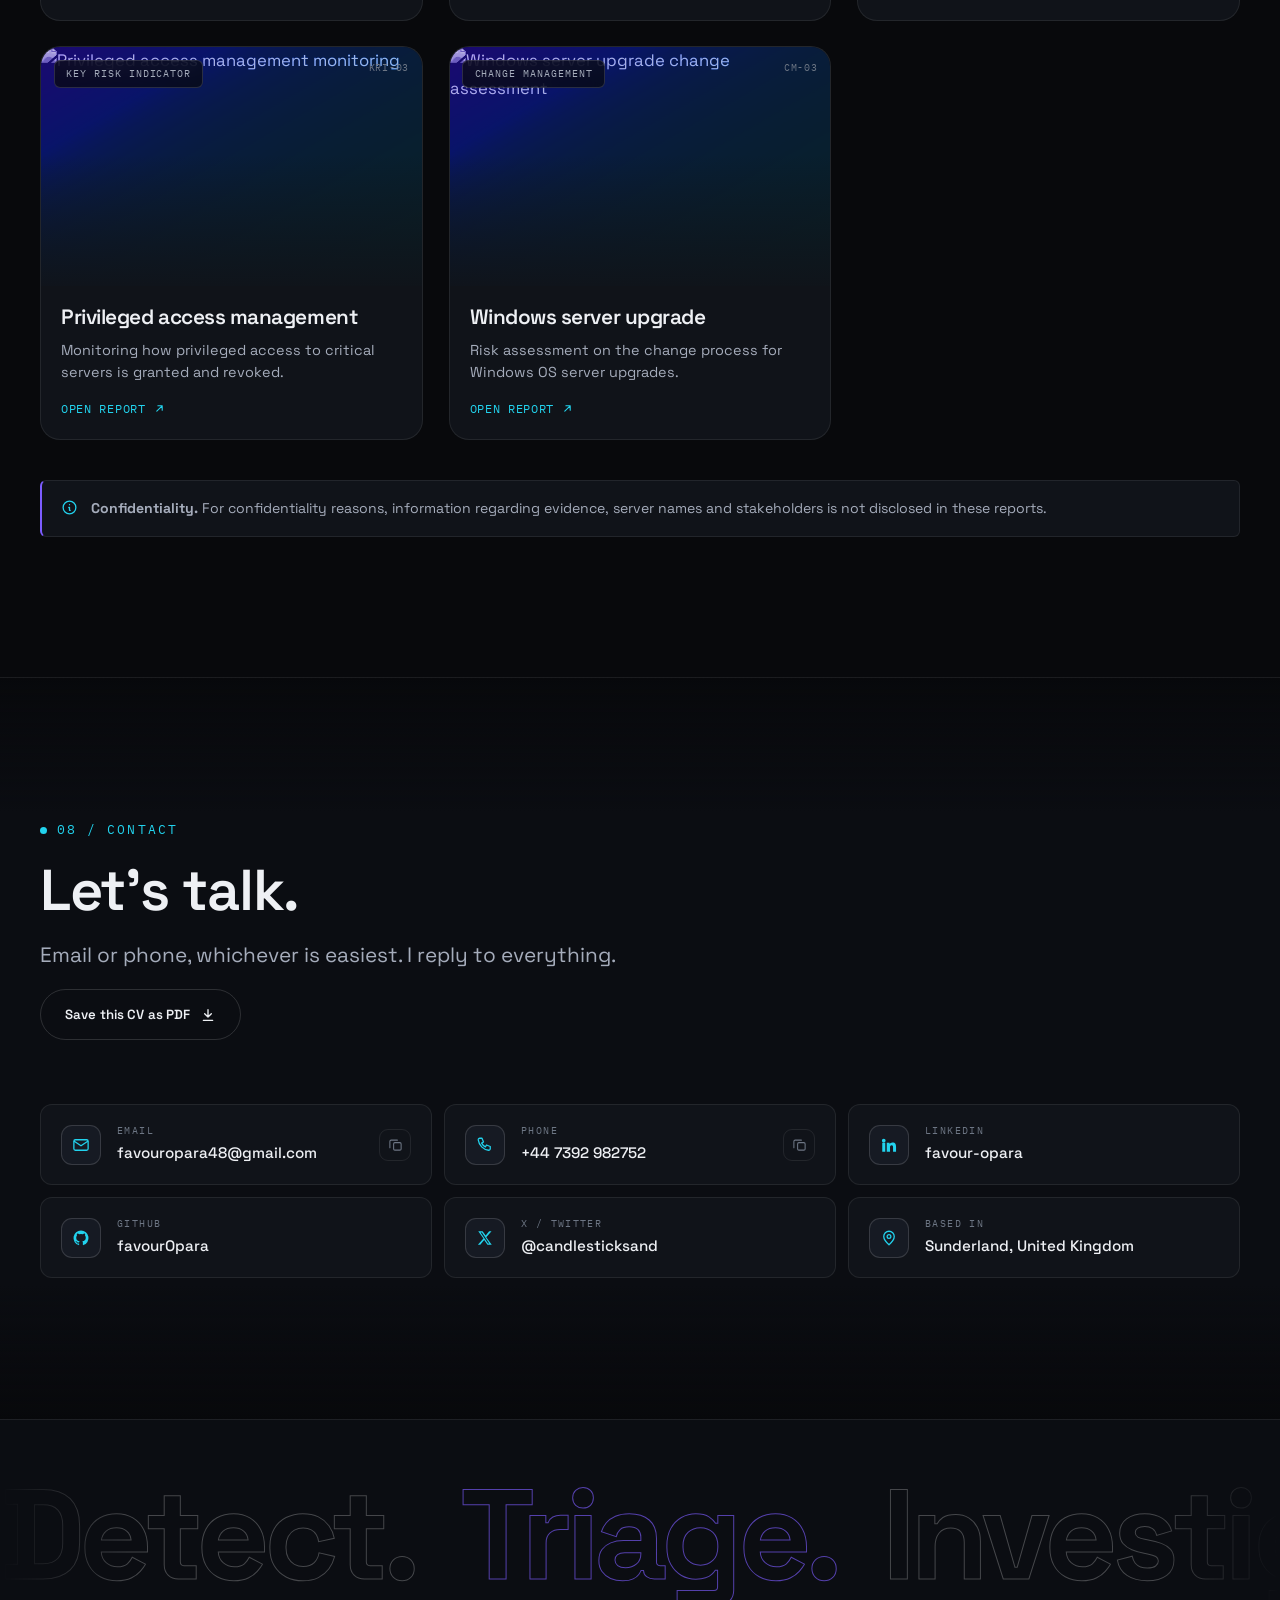
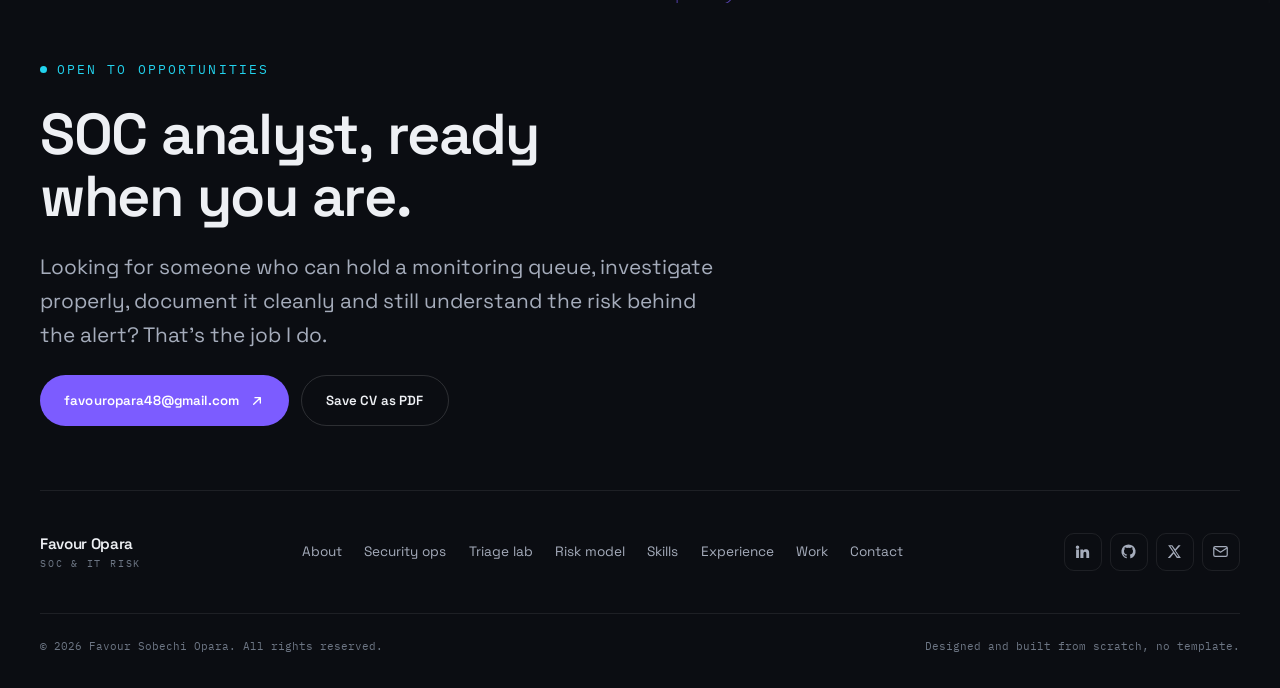
==== commit 30f19a48: "Show MSc Cybersecurity Distinction across the site Gold award chip in the hero, Distinction badge on" ====
--- a/index.html
+++ b/index.html
@@ -31,7 +31,7 @@
   <link rel="stylesheet"
     href="https://fonts.googleapis.com/css2?family=Space+Grotesk:wght@400;500;600;700&family=IBM+Plex+Mono:wght@400;500&display=swap">
 
-  <link rel="stylesheet" href="assets/css/site.css?v=20261004">
+  <link rel="stylesheet" href="assets/css/site.css?v=20261004b">
 
   <script type="application/ld+json">
   {
@@ -47,6 +47,12 @@
       "@type": "PostalAddress",
       "addressLocality": "Sunderland",
       "addressCountry": "United Kingdom"
+    },
+    "hasCredential": {
+      "@type": "EducationalOccupationalCredential",
+      "name": "MSc Cybersecurity (Distinction)",
+      "credentialCategory": "degree",
+      "recognizedBy": { "@type": "CollegeOrUniversity", "name": "University of Sunderland" }
     },
     "alumniOf": [
       { "@type": "CollegeOrUniversity", "name": "University of Sunderland" },
@@ -188,6 +194,7 @@
         <div class="hero__in">
           <div class="hero__chips">
             <span class="chip">Available for SOC roles</span>
+            <span class="chip chip--award">MSc Cybersecurity, Distinction</span>
             <span class="chip">Sunderland, UK</span>
             <span class="chip">Willing to relocate</span>
             <span class="chip">Open to 24/7 shift work</span>
@@ -319,7 +326,7 @@
               <img src="assets/img/favour-opara-headshot.jpg" width="800" height="1000"
                 alt="Portrait of Favour Sobechi Opara">
               <div class="portrait__tag">
-                <span class="chip">MSc Cybersecurity</span>
+                <span class="chip">MSc, Distinction</span>
                 <span class="chip">SAL1</span>
                 <span class="chip">Security+</span>
               </div>
@@ -332,7 +339,7 @@
               </div>
               <div class="fact">
                 <dt>Degree</dt>
-                <dd>MSc Cybersecurity</dd>
+                <dd>MSc Cybersecurity, Distinction</dd>
               </div>
               <div class="fact">
                 <dt>Email</dt>
@@ -366,6 +373,7 @@
             </p>
 
             <p>
+              I hold an <strong>MSc in Cybersecurity with Distinction</strong> from the University of Sunderland.
               I'm a strong communicator with a client-focused, ethical mindset and a genuine appetite for continuous
               learning. I'm ready to contribute in a fast-paced 24/7 SOC environment.
             </p>
@@ -987,7 +995,7 @@
             <div class="tl">
               <article class="tl__item">
                 <p class="tl__when">2024 to 2025</p>
-                <h3>MSc Cybersecurity</h3>
+                <h3>MSc Cybersecurity <span class="award">Distinction</span></h3>
                 <p class="tl__where">University of Sunderland, UK</p>
                 <p class="tl__note">
                   Governance, risk and compliance, secure coding, cryptography, identity and access management,
@@ -1545,8 +1553,8 @@
     </form>
   </dialog>
 
-  <script src="assets/js/site.js?v=20261004" defer></script>
-  <script src="assets/js/motion.js?v=20261004" defer></script>
+  <script src="assets/js/site.js?v=20261004b" defer></script>
+  <script src="assets/js/motion.js?v=20261004b" defer></script>
 </body>
 
 </html>
--- a/assets/css/site.css
+++ b/assets/css/site.css
@@ -386,6 +386,45 @@
   font-size: var(--step--1);
   color: var(--ink-2);
   white-space: nowrap;
+}
+
+/* Academic honours: gold, so it reads as an award rather than a tag. */
+.chip--award,
+.award {
+  --gold: #e8b64c;
+  border: 1px solid color-mix(in srgb, var(--gold) 55%, transparent);
+  background: color-mix(in srgb, var(--gold) 14%, transparent);
+  color: color-mix(in srgb, var(--gold) 85%, var(--ink));
+}
+
+:root[data-theme="light"] .chip--award,
+:root[data-theme="light"] .award {
+  --gold: #a86f00;
+}
+
+.chip--award::before,
+.award::before {
+  content: "";
+  width: 0.7em;
+  height: 0.7em;
+  flex: none;
+  background: currentColor;
+  clip-path: polygon(50% 0, 61% 35%, 98% 35%, 68% 57%, 79% 91%, 50% 70%, 21% 91%, 32% 57%, 2% 35%, 39% 35%);
+}
+
+.award {
+  display: inline-flex;
+  align-items: center;
+  gap: 0.35rem;
+  margin-left: 0.4rem;
+  padding: 0.2rem 0.55rem;
+  border-radius: 100px;
+  font-family: var(--font-mono);
+  font-size: 0.62rem;
+  font-weight: 500;
+  letter-spacing: 0.12em;
+  text-transform: uppercase;
+  vertical-align: 0.35em;
 }
 
 /* --------------------------------------------------------------------------
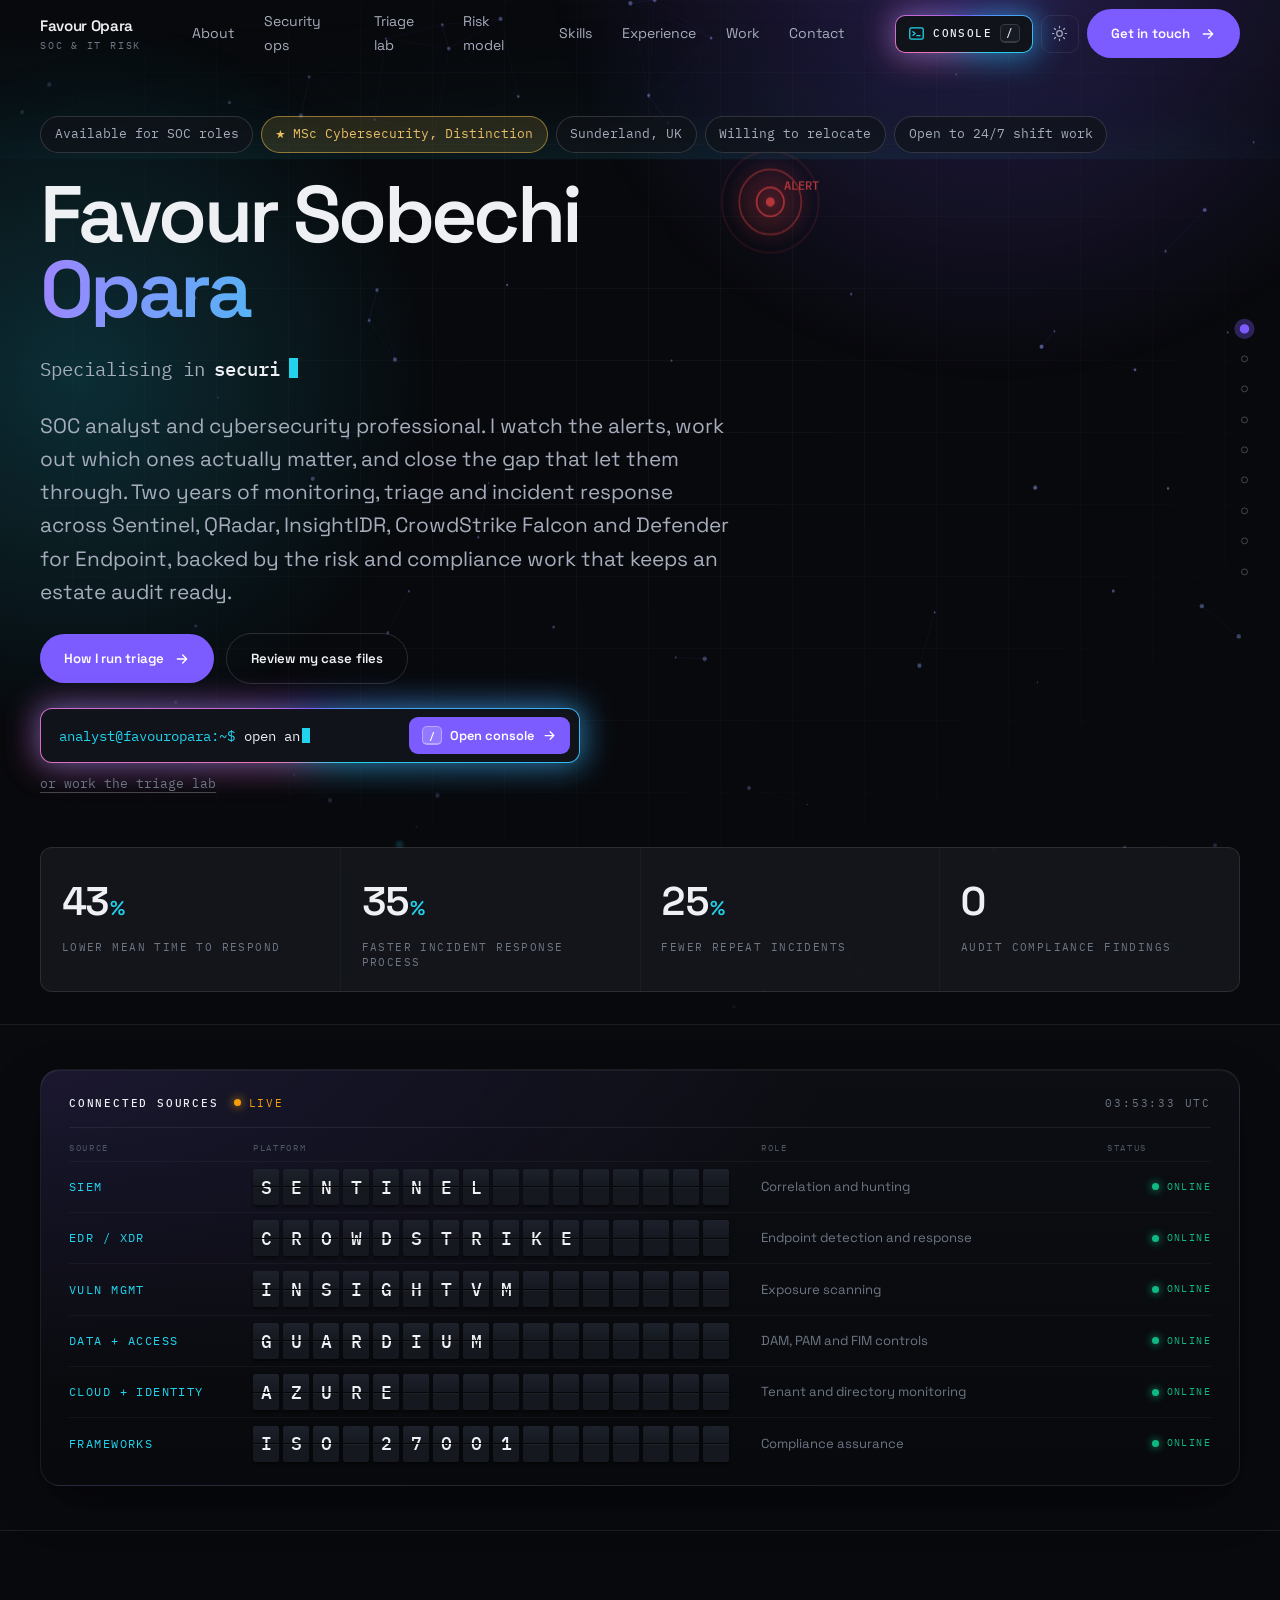
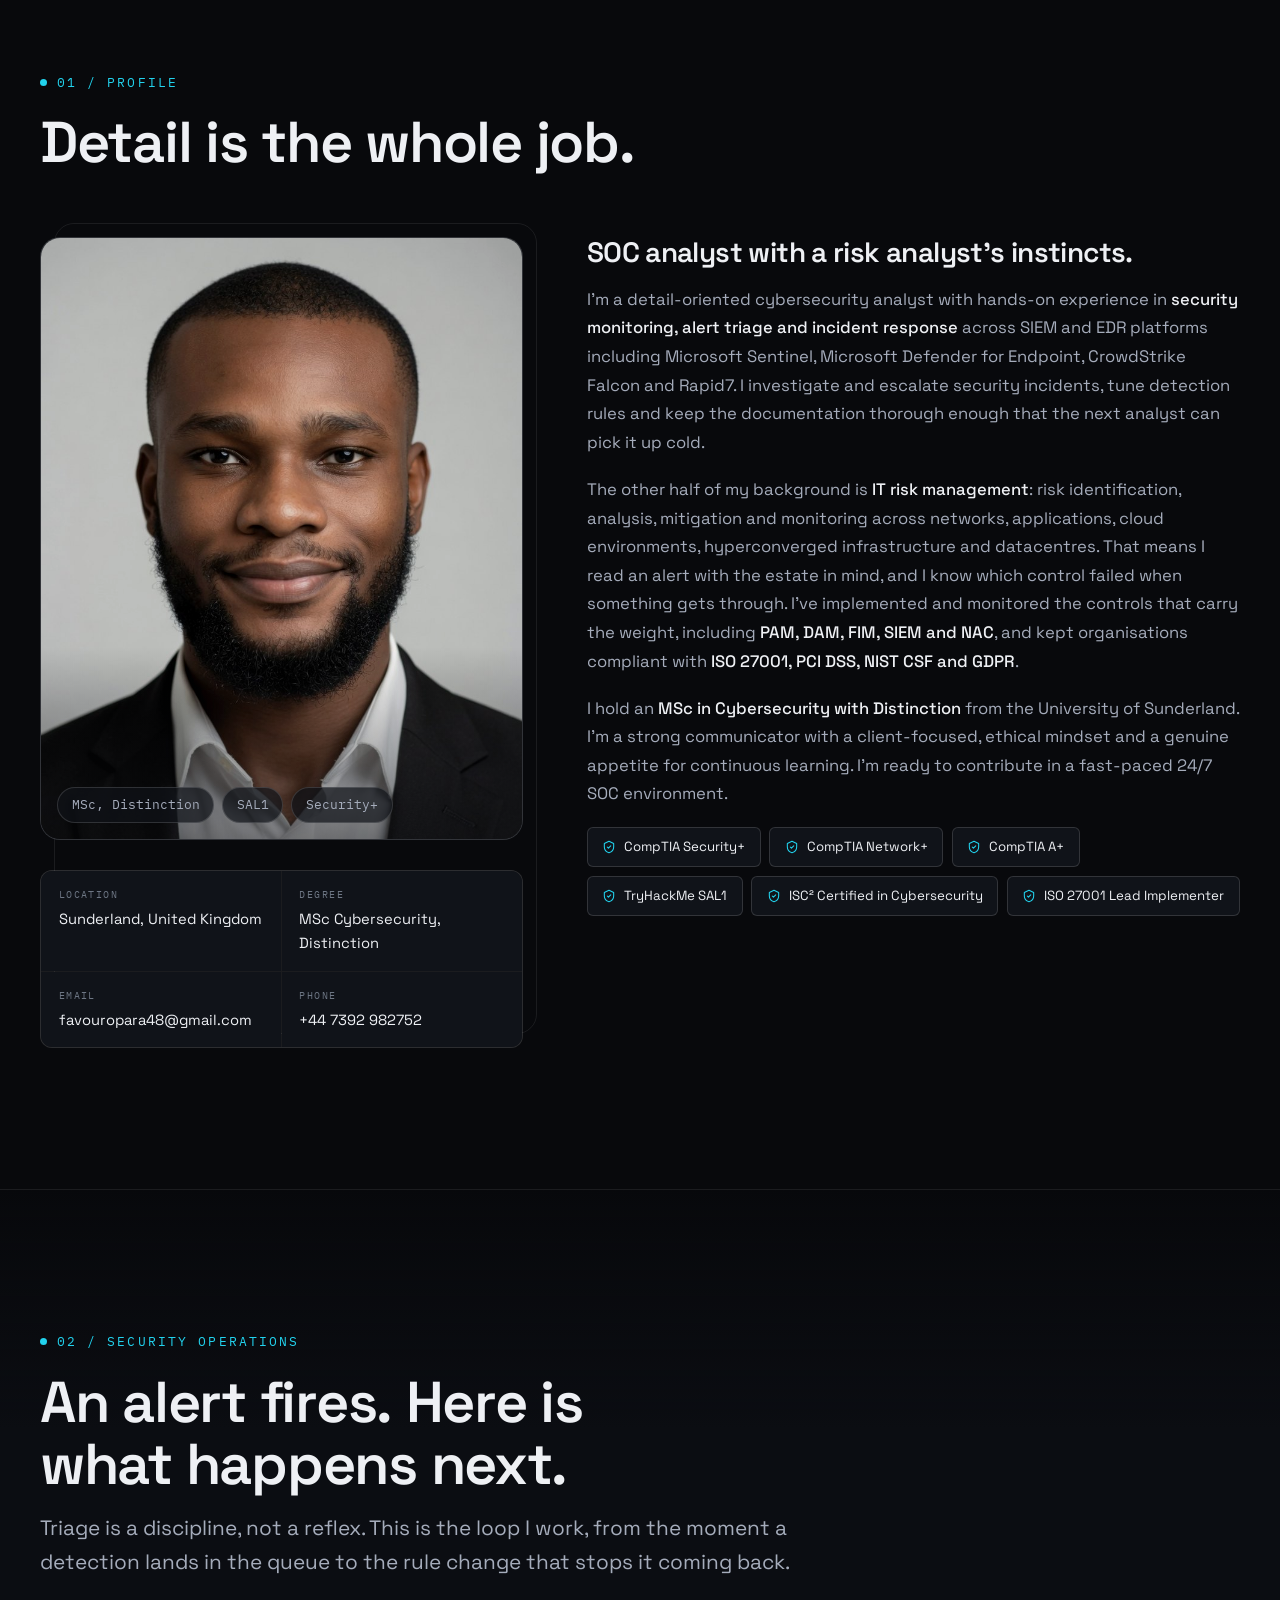
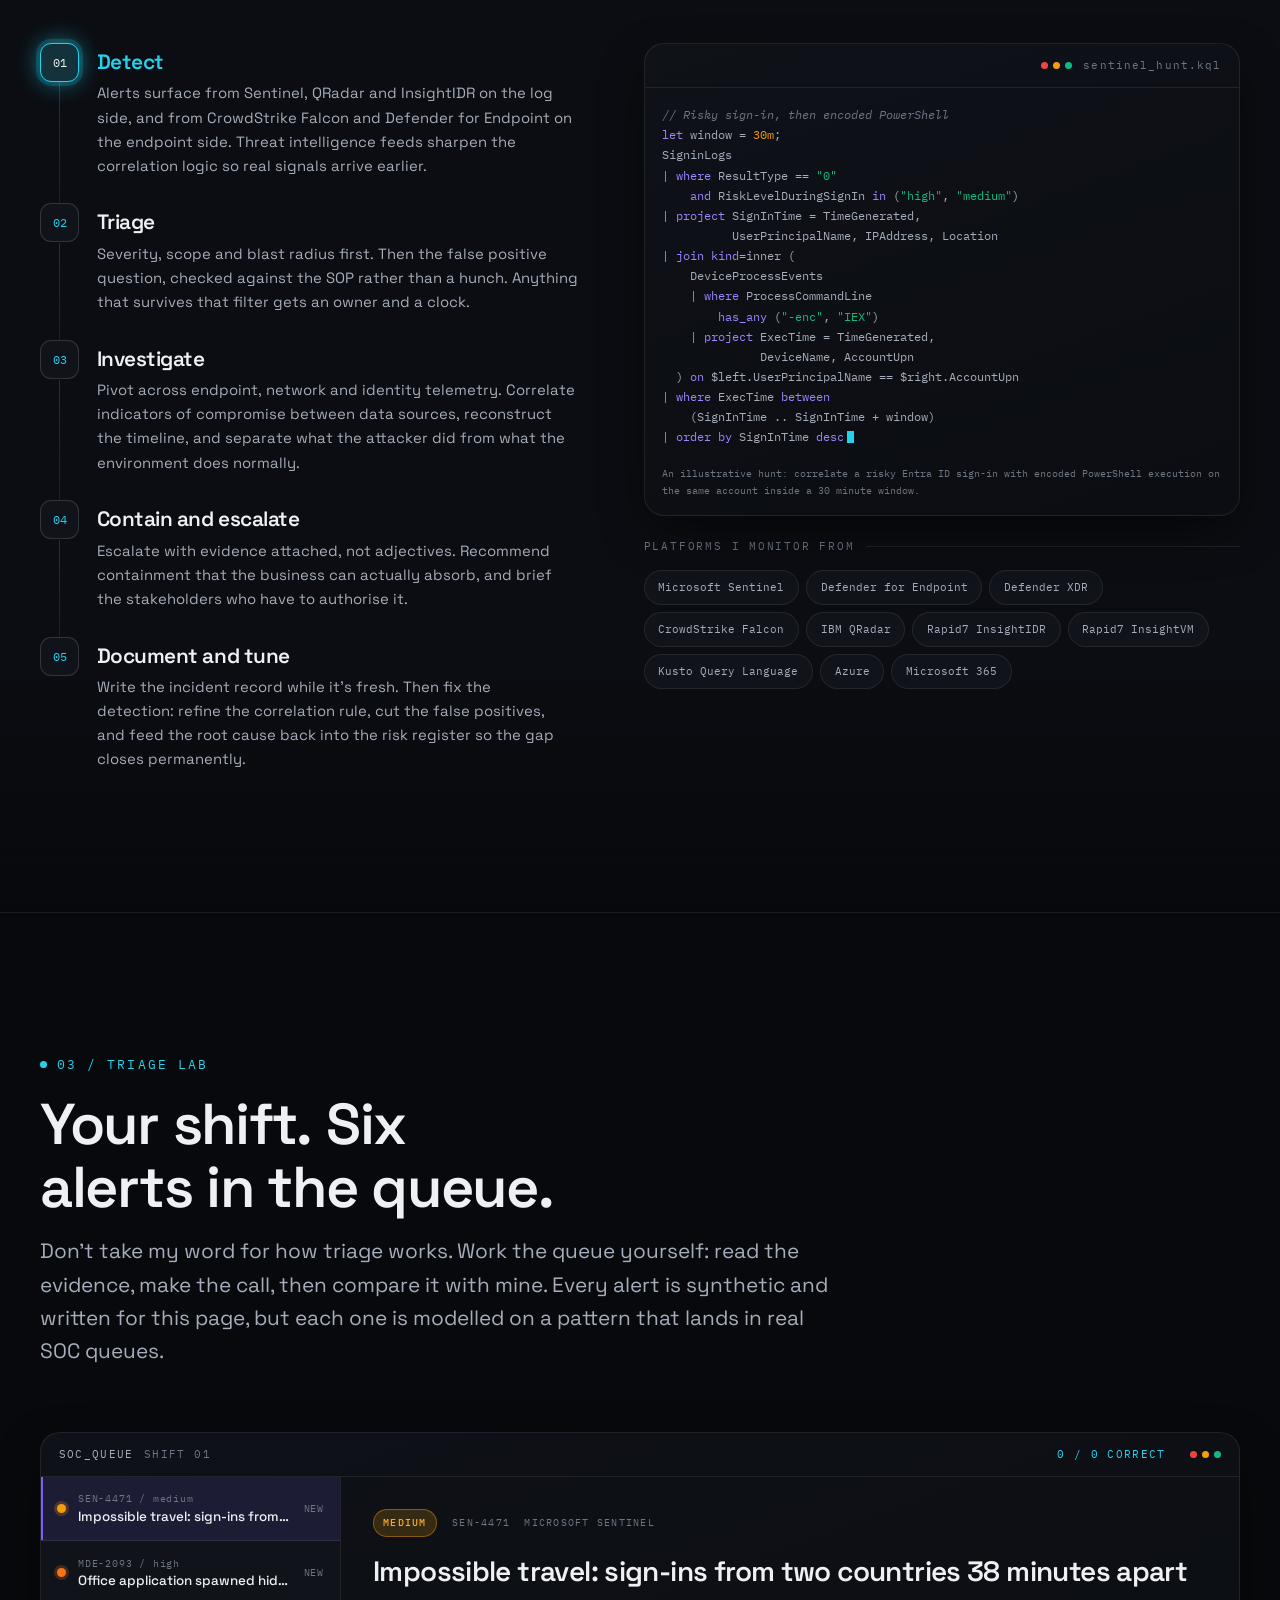
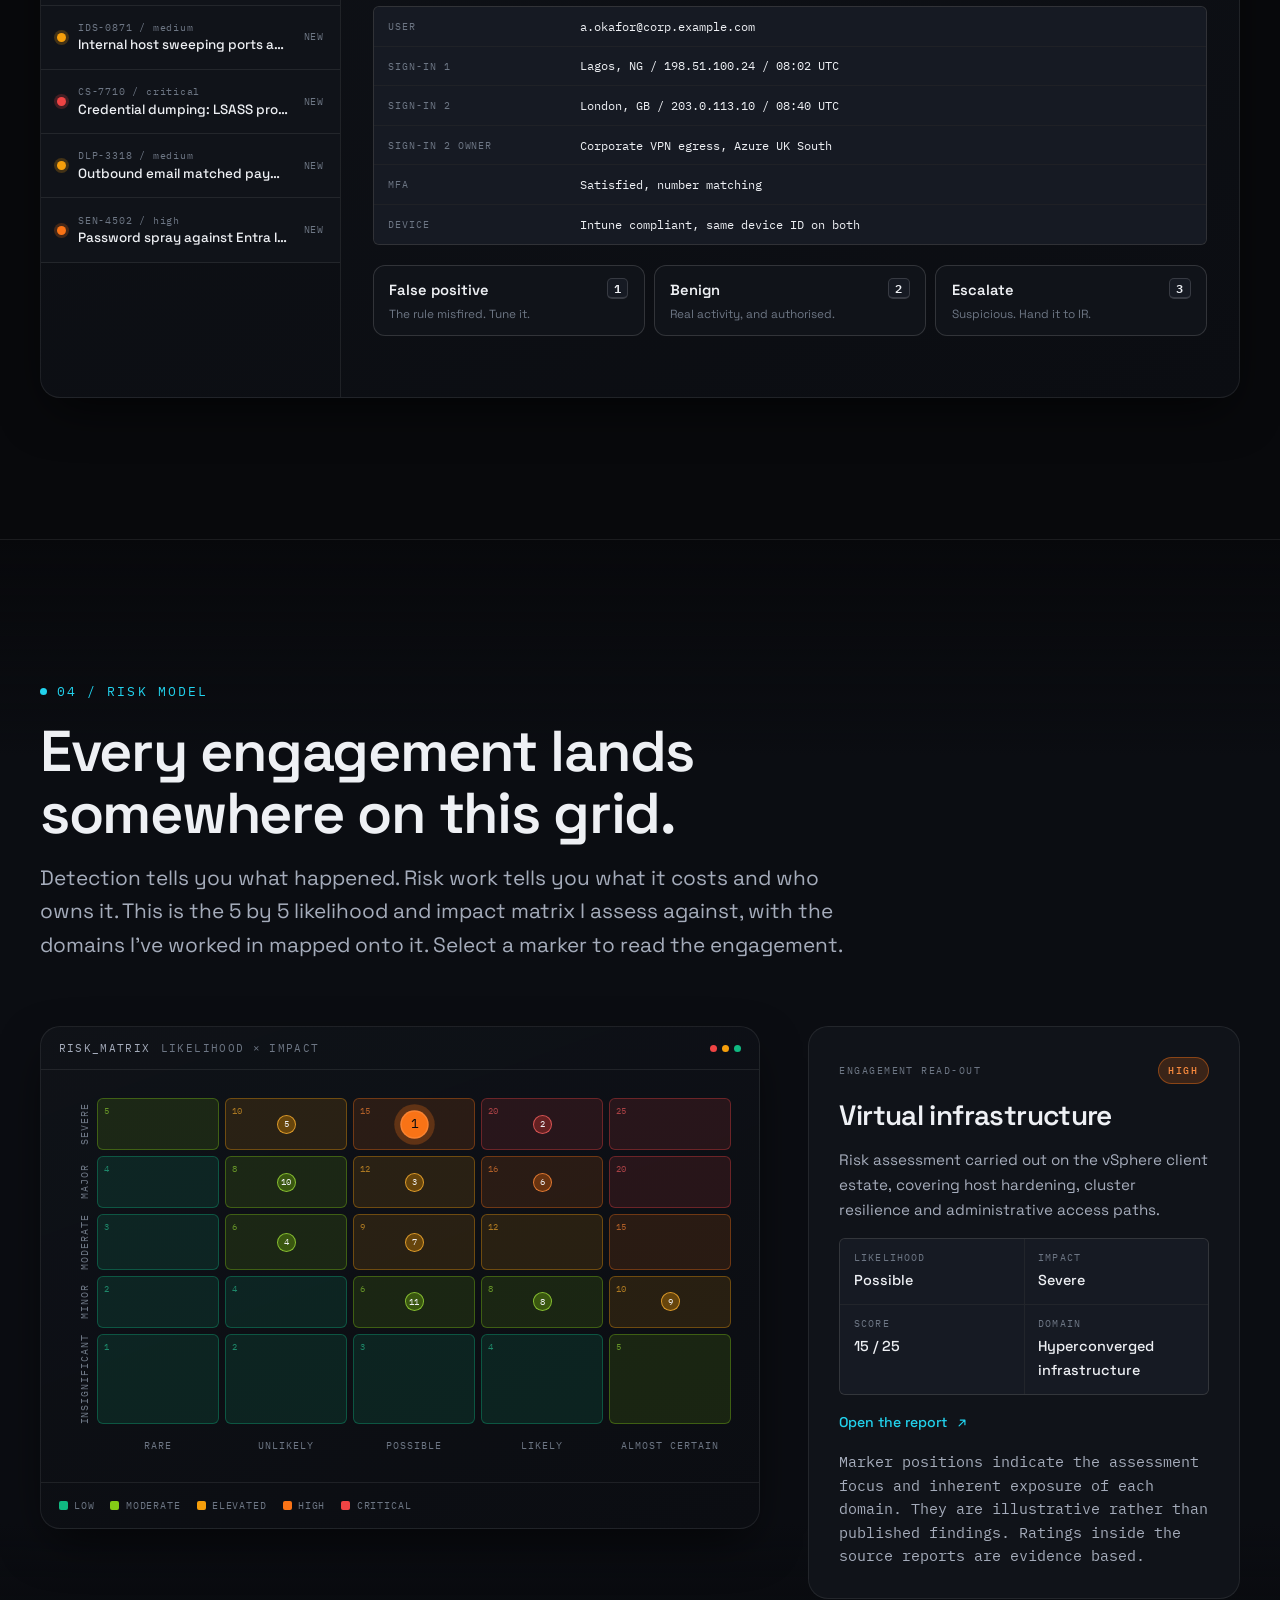
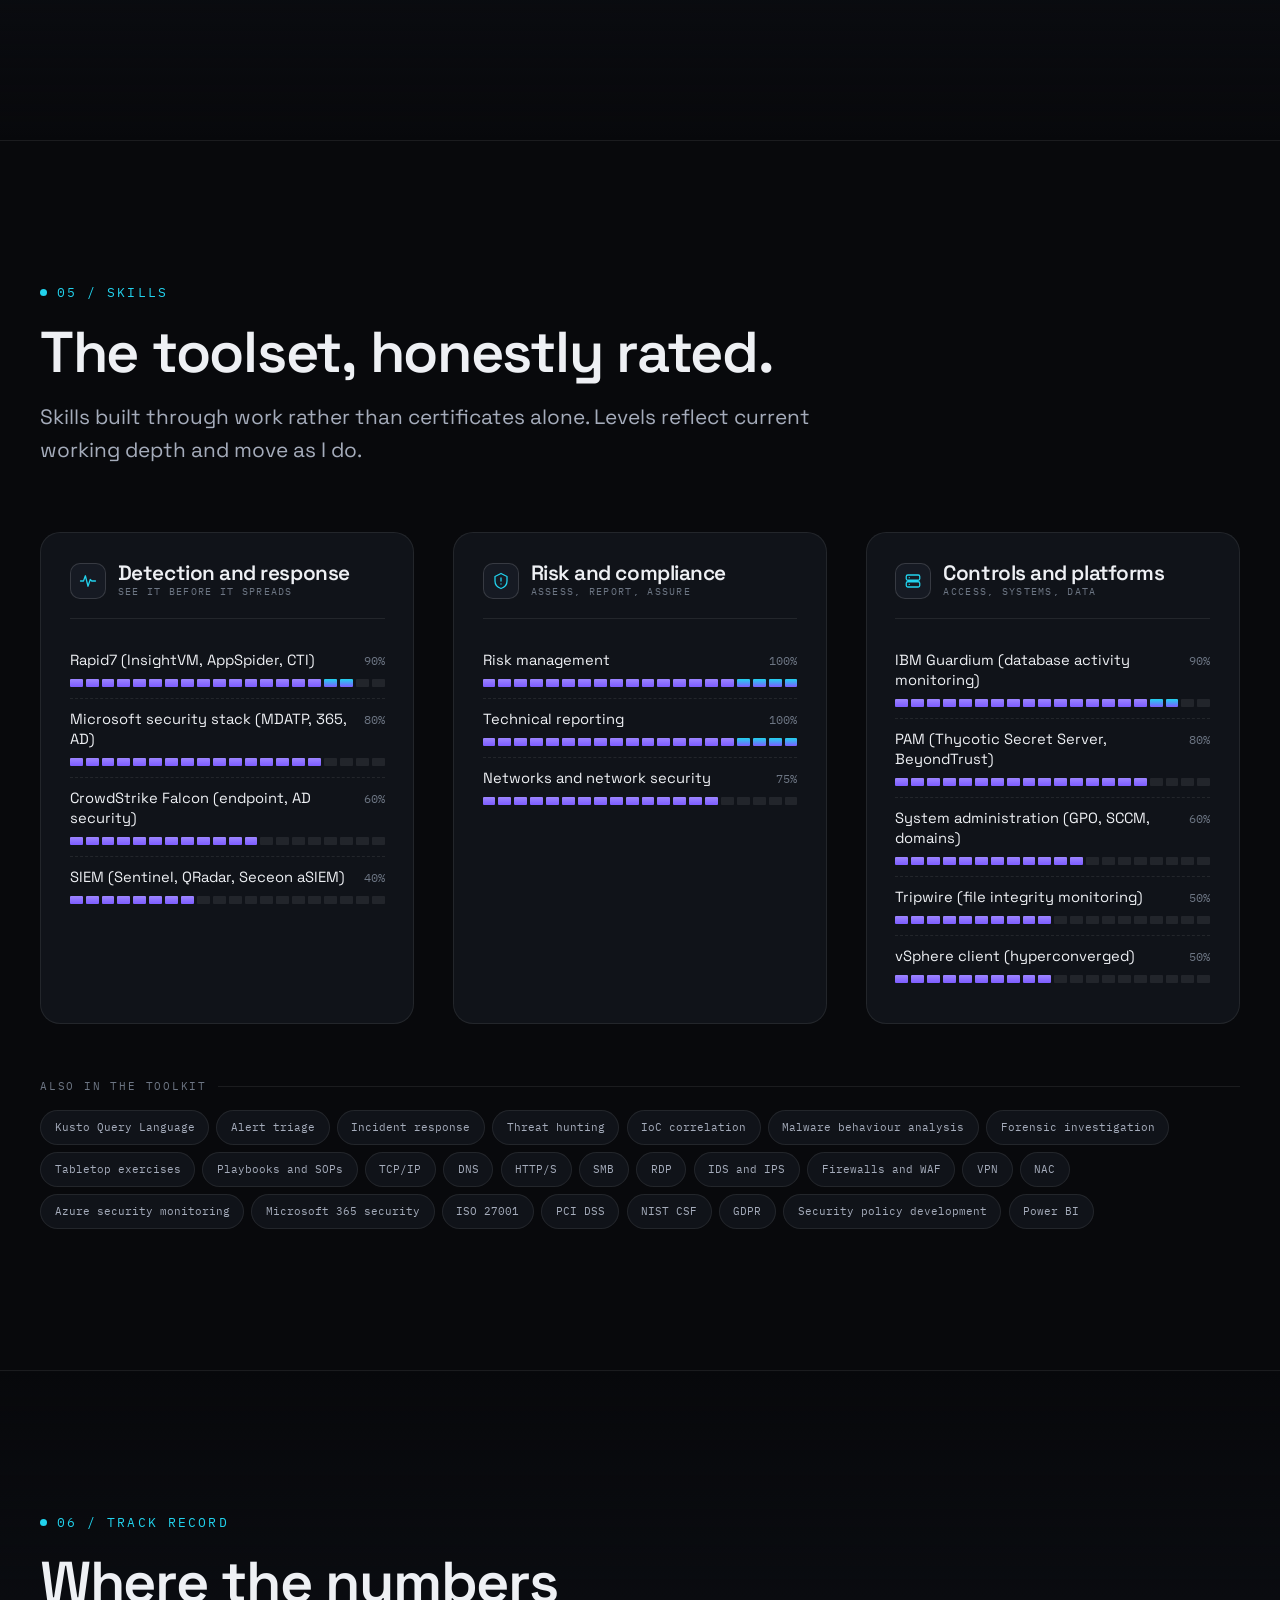
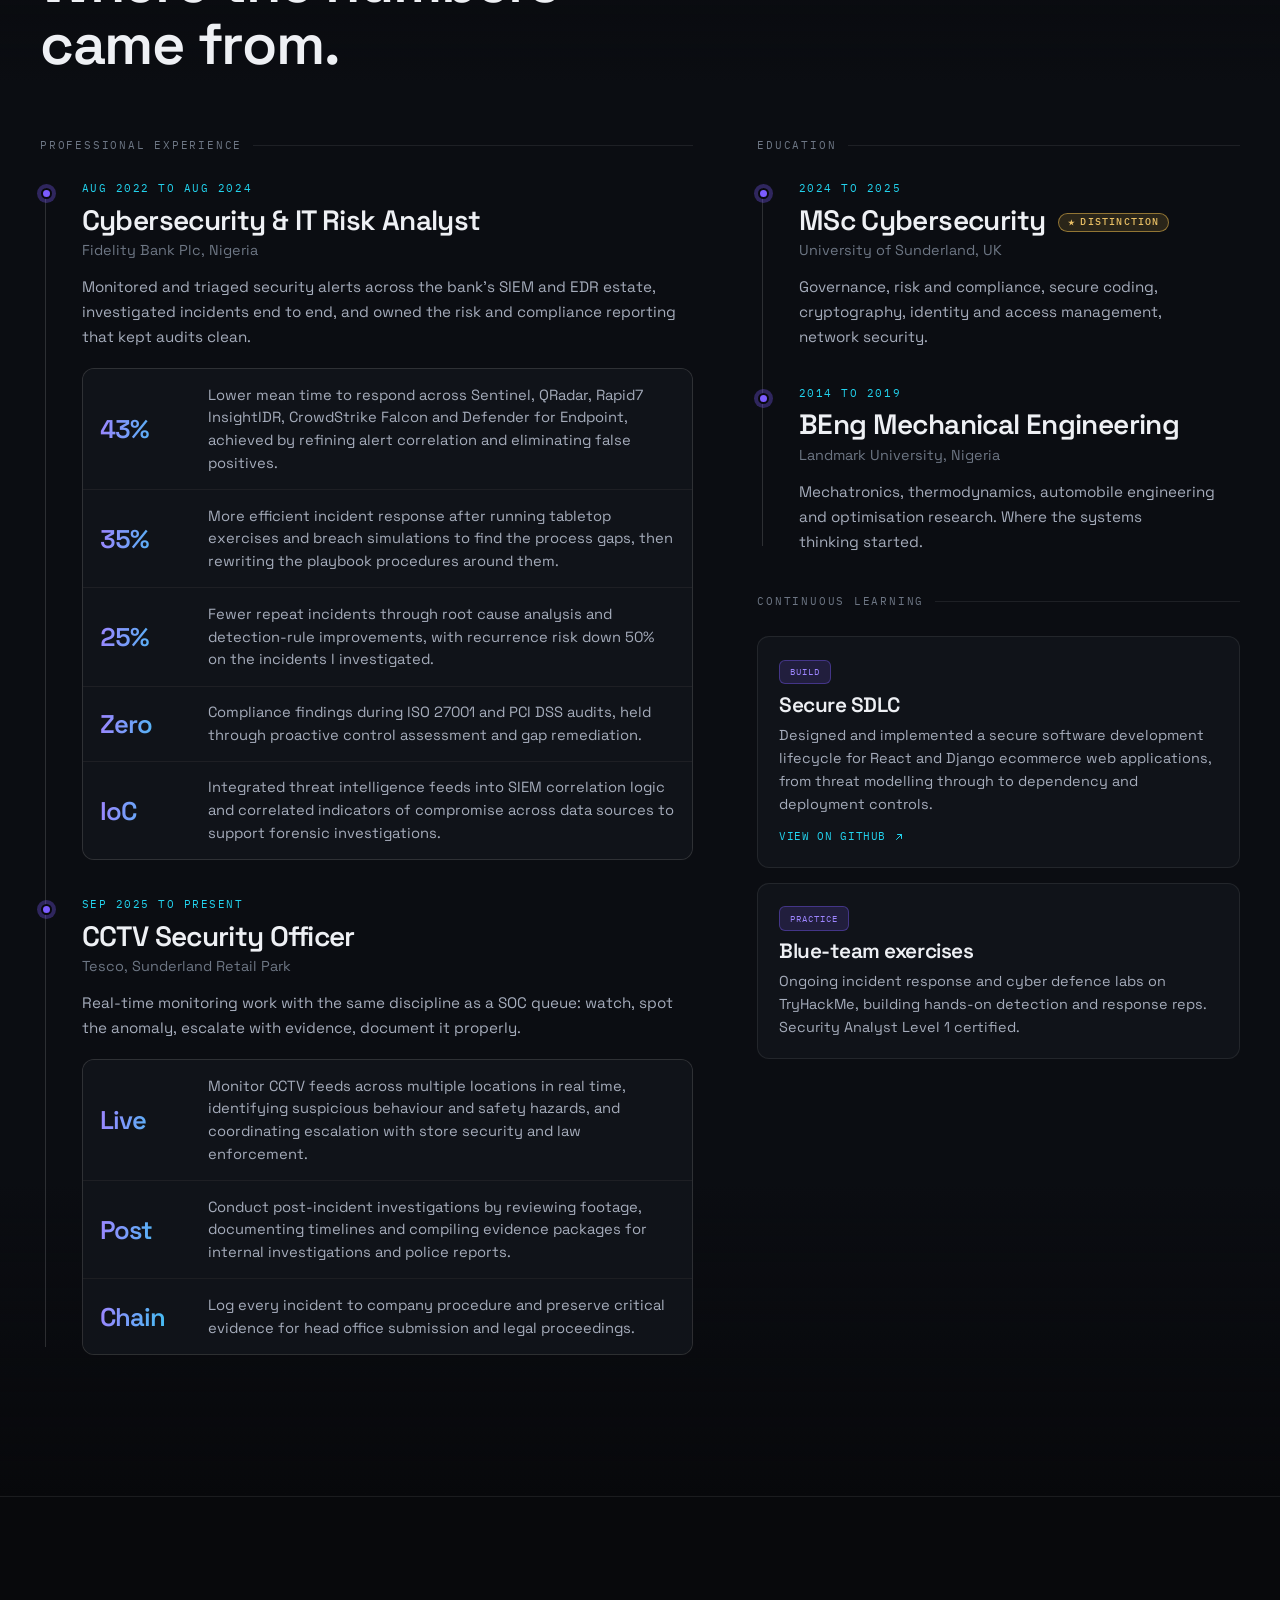
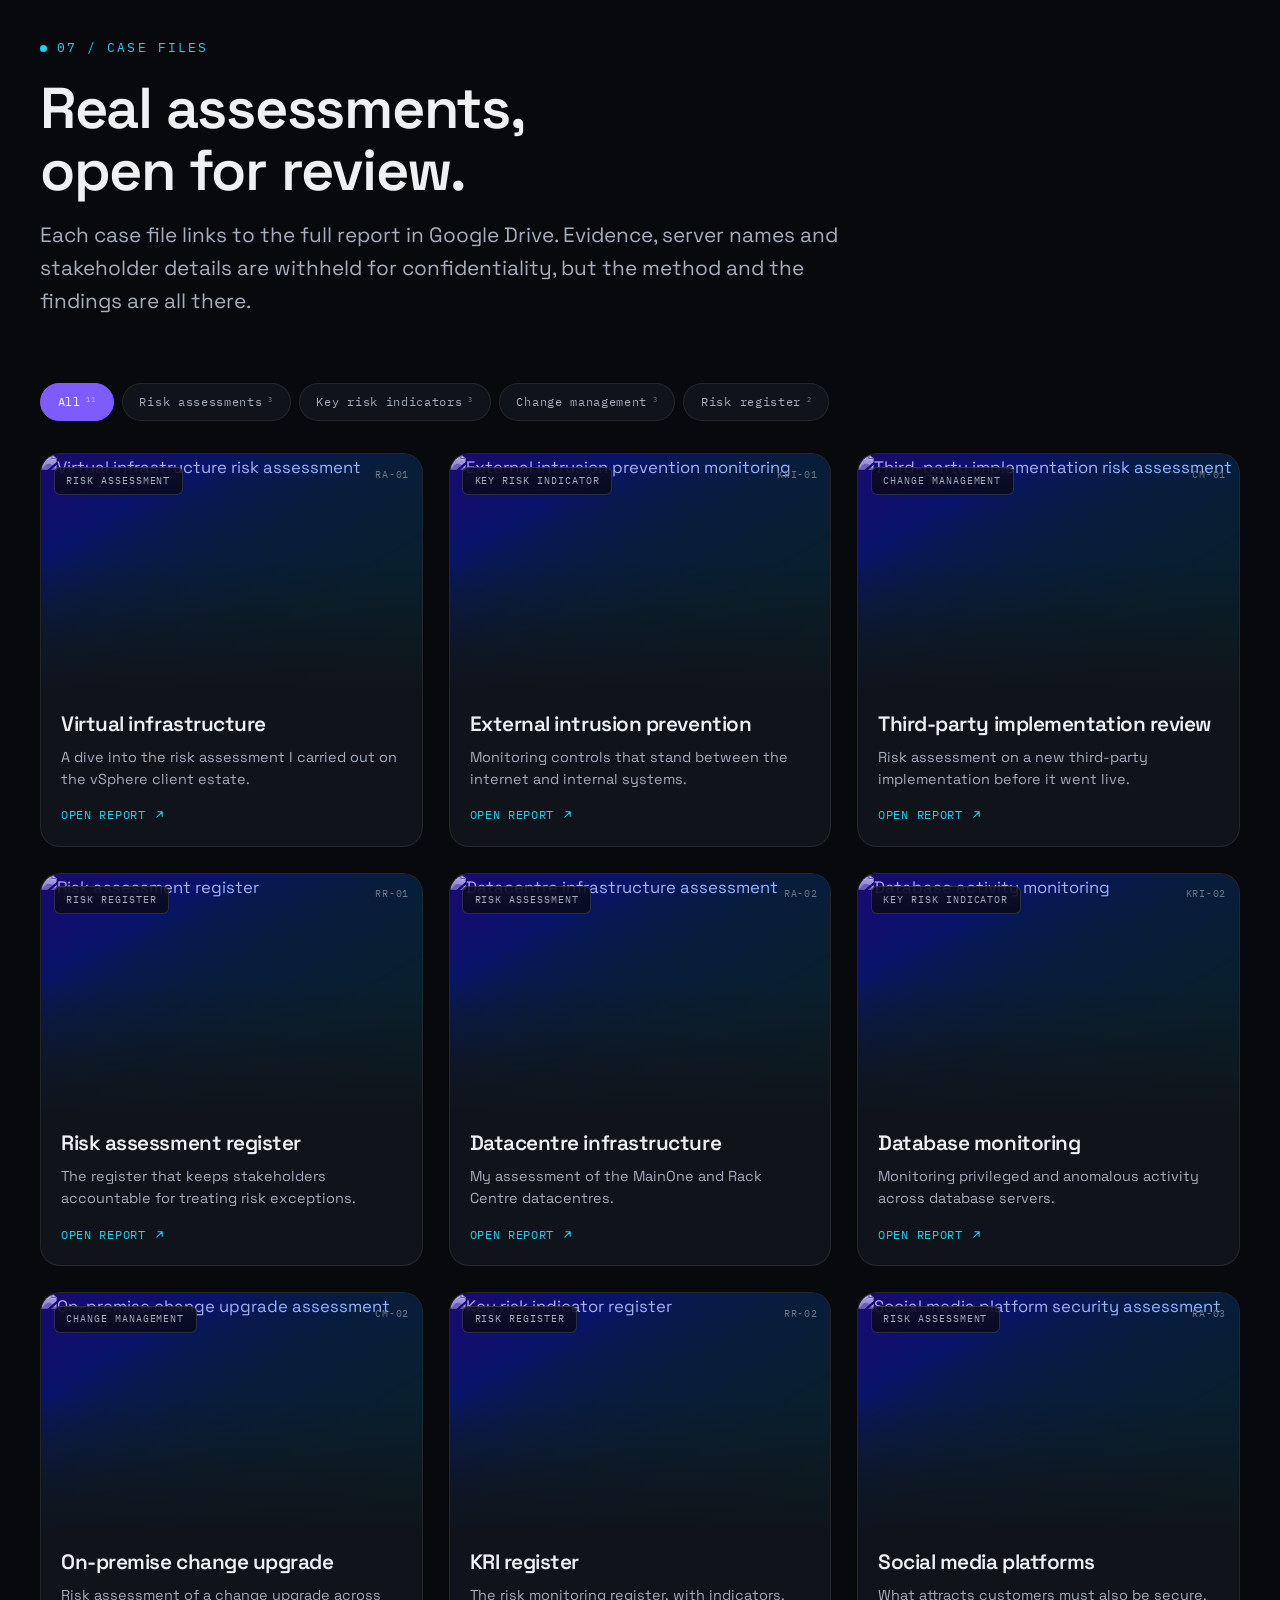
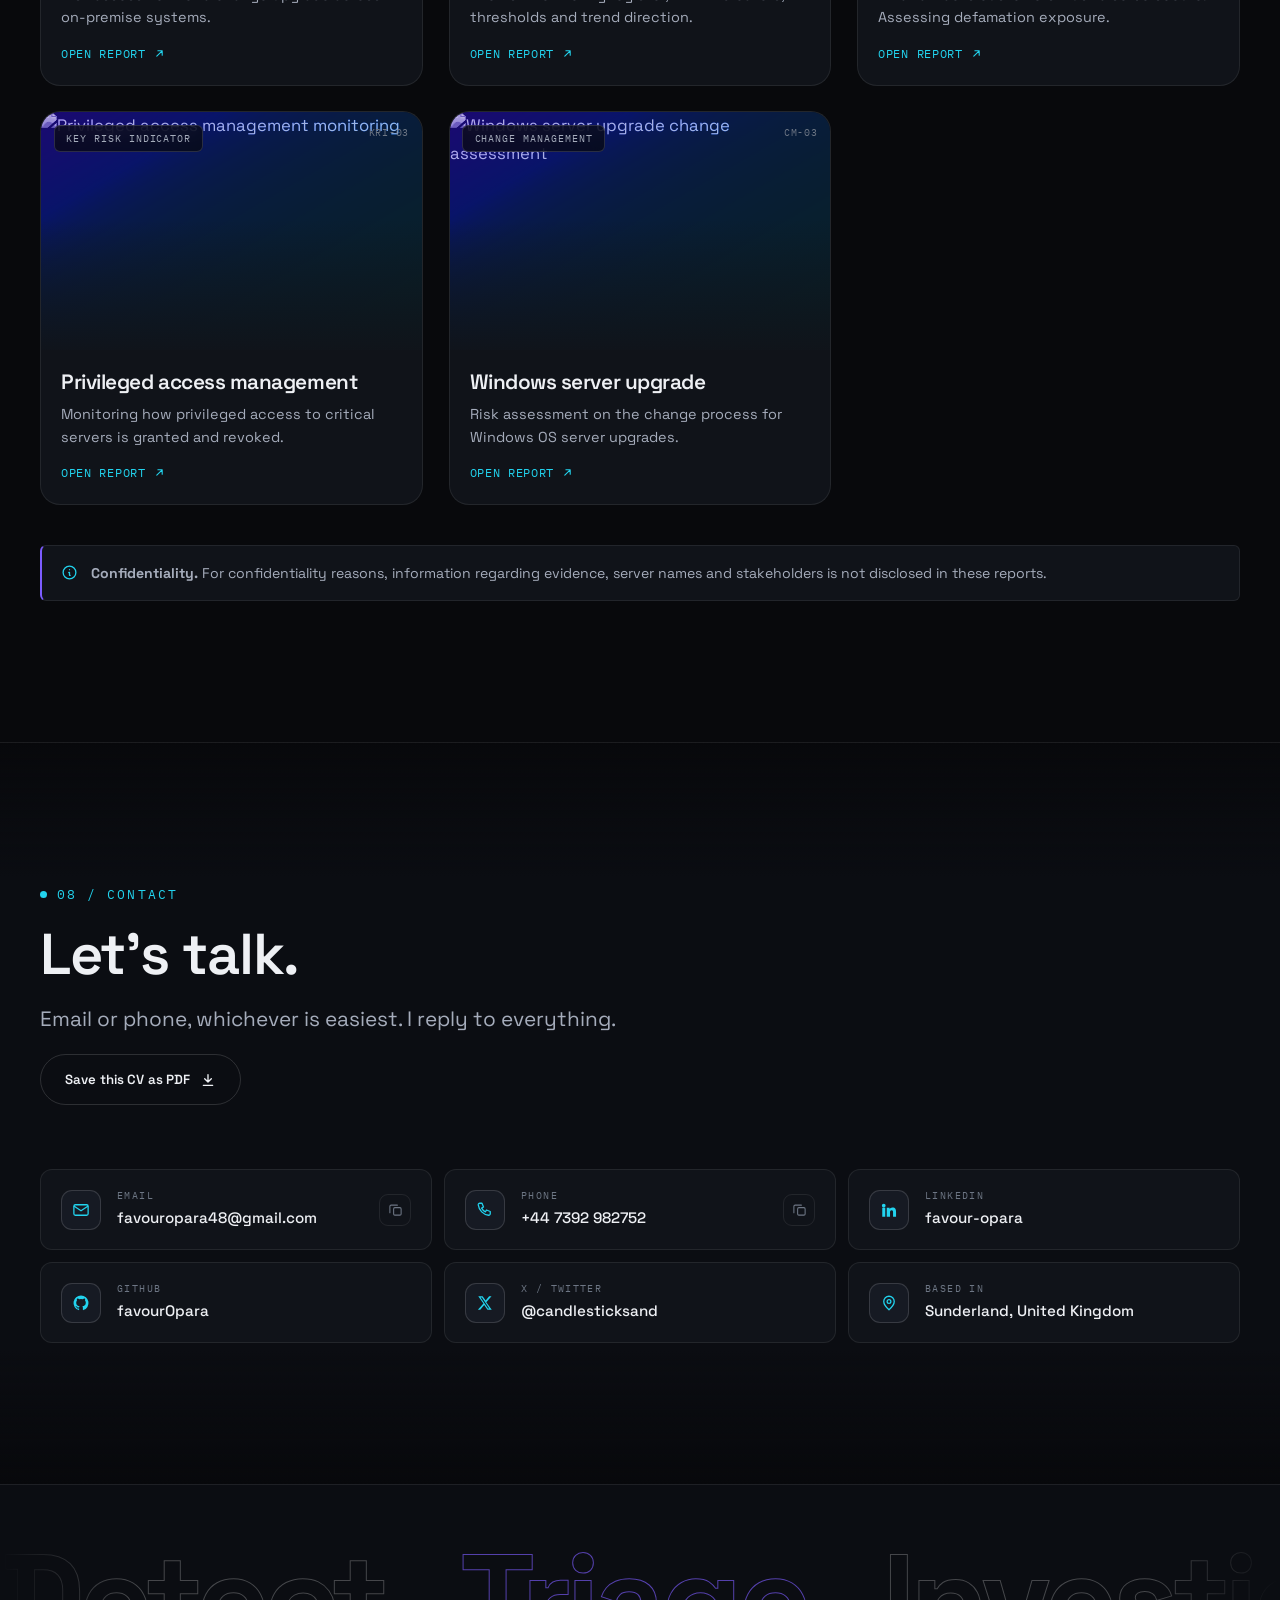
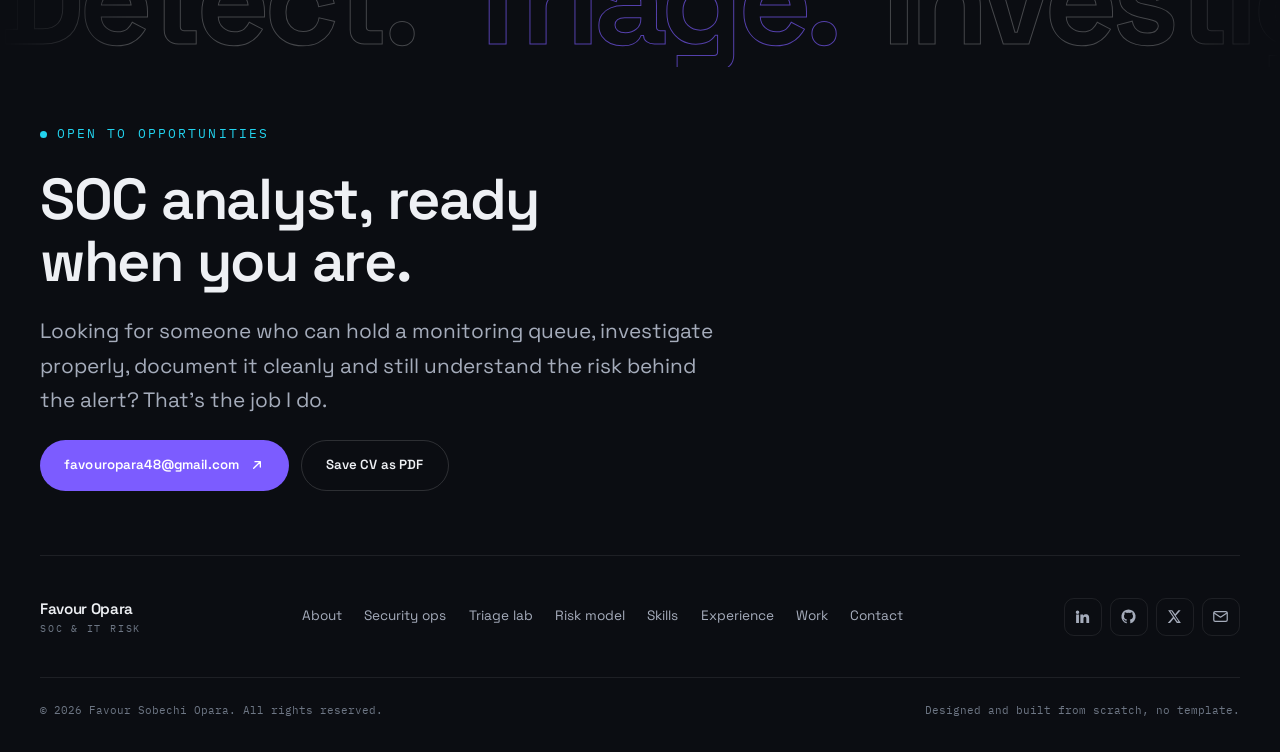
==== commit b43fef7f: "Make the analyst console prominent with glowing launchers - Nav: icon-only button becomes a labelled" ====
--- a/index.html
+++ b/index.html
@@ -31,7 +31,7 @@
   <link rel="stylesheet"
     href="https://fonts.googleapis.com/css2?family=Space+Grotesk:wght@400;500;600;700&family=IBM+Plex+Mono:wght@400;500&display=swap">
 
-  <link rel="stylesheet" href="assets/css/site.css?v=20261004b">
+  <link rel="stylesheet" href="assets/css/site.css?v=20261004d">
 
   <script type="application/ld+json">
   {
@@ -114,13 +114,15 @@
       </nav>
 
       <div class="nav__tools">
-        <button class="icon-btn term-btn" type="button" aria-label="Open the analyst console" aria-haspopup="dialog"
-          title="Analyst console ( / )">
-          <svg viewBox="0 0 24 24" fill="none" stroke="currentColor" stroke-width="1.7" stroke-linecap="round"
+        <button class="term-btn glow-ring" type="button" data-console aria-label="Open the analyst console"
+          aria-haspopup="dialog">
+          <svg viewBox="0 0 24 24" fill="none" stroke="currentColor" stroke-width="1.8" stroke-linecap="round"
             stroke-linejoin="round" aria-hidden="true">
             <rect x="2.5" y="4" width="19" height="16" rx="2.5" />
             <path d="M7 9.5l3 2.5-3 2.5M12.5 15H17" />
           </svg>
+          <span class="term-btn__t" aria-hidden="true">Console</span>
+          <kbd class="term-btn__k kb-only" aria-hidden="true">/</kbd>
         </button>
 
         <button class="icon-btn theme-btn" type="button" aria-label="Switch to light theme">
@@ -230,10 +232,23 @@
             <a class="btn btn--ghost" href="#work">Review my case files</a>
           </div>
 
-          <p class="hero__hint">
-            <a href="#lab">Try the triage lab</a><span class="kb-only">, or press <kbd>/</kbd> for the analyst
-              console</span>.
-          </p>
+          <div class="launch">
+            <button class="launch__btn glow-ring" type="button" data-console aria-haspopup="dialog"
+              aria-label="Open the analyst console">
+              <span class="launch__ps" aria-hidden="true">analyst@favouropara:~$</span>
+              <span class="launch__cmd" id="launchCmd" aria-hidden="true">open analyst_console</span>
+              <span class="launch__caret" aria-hidden="true"></span>
+              <span class="launch__go" aria-hidden="true">
+                <kbd class="kb-only">/</kbd>
+                <span>Open console</span>
+                <svg viewBox="0 0 24 24" fill="none" stroke="currentColor" stroke-width="2" stroke-linecap="round"
+                  stroke-linejoin="round">
+                  <path d="M5 12h14M13 6l6 6-6 6" />
+                </svg>
+              </span>
+            </button>
+            <a class="launch__alt" href="#lab">or work the triage lab</a>
+          </div>
 
           <dl class="metrics">
             <div class="metric">
@@ -1553,8 +1568,8 @@
     </form>
   </dialog>
 
-  <script src="assets/js/site.js?v=20261004b" defer></script>
-  <script src="assets/js/motion.js?v=20261004b" defer></script>
+  <script src="assets/js/site.js?v=20261004d" defer></script>
+  <script src="assets/js/motion.js?v=20261004d" defer></script>
 </body>
 
 </html>
--- a/assets/css/site.css
+++ b/assets/css/site.css
@@ -2996,24 +2996,184 @@
   color: var(--ink);
 }
 
-.hero__hint {
+/* Console entry points: rotating gradient edge + breathing halo ------- */
+
+@property --ang {
+  syntax: "<angle>";
+  inherits: false;
+  initial-value: 0deg;
+}
+
+.glow-ring {
+  position: relative;
+  border: 1.5px solid transparent;
+  background:
+    linear-gradient(var(--surface), var(--surface)) padding-box,
+    conic-gradient(from var(--ang), var(--accent), var(--accent-2), #f472b6, var(--accent)) border-box;
+  box-shadow: 0 0 22px -4px var(--glow-2), 0 0 40px -10px var(--glow);
+  animation: ang-spin 4s linear infinite;
+}
+
+/* The halo sits behind the control, outside its painted background. */
+.glow-ring::before {
+  content: "";
+  position: absolute;
+  inset: -7px;
+  z-index: -1;
+  border-radius: inherit;
+  background: conic-gradient(from var(--ang), var(--accent), var(--accent-2), #f472b6, var(--accent));
+  filter: blur(16px);
+  opacity: 0.45;
+  animation: ang-spin 4s linear infinite, breathe 2.8s ease-in-out infinite;
+  pointer-events: none;
+}
+
+.glow-ring:hover::before,
+.glow-ring:focus-visible::before {
+  opacity: 0.9;
+}
+
+@keyframes ang-spin {
+  to { --ang: 360deg; }
+}
+
+@keyframes breathe {
+  50% { opacity: 0.8; }
+}
+
+/* Nav button */
+.term-btn {
+  display: inline-flex;
+  align-items: center;
+  gap: 0.5rem;
+  height: 38px;
+  padding: 0 0.75rem;
+  border-radius: 10px;
+  font-family: var(--font-mono);
+  font-size: 0.7rem;
+  font-weight: 500;
+  letter-spacing: 0.12em;
+  text-transform: uppercase;
+  color: var(--ink);
+  transition: transform 0.25s var(--ease), translate 0.35s var(--ease);
+}
+
+.term-btn:hover {
+  transform: translateY(-1px);
+}
+
+.term-btn svg {
+  width: 17px;
+  height: 17px;
+  color: var(--accent-2);
+}
+
+.term-btn__k {
+  font-size: 0.68rem;
+  min-width: 1.4em;
+  padding: 0 0.3rem;
+}
+
+/* Hero launcher: a prompt that types sample commands */
+.launch {
+  display: flex;
+  flex-wrap: wrap;
+  align-items: center;
+  gap: 0.6rem 1.2rem;
+}
+
+.launch__btn {
+  display: inline-flex;
+  align-items: center;
+  gap: 0.6rem;
+  width: min(100%, 540px);
+  min-height: 52px;
+  padding: 0.5rem 0.55rem 0.5rem 1.1rem;
+  border-radius: var(--r-md);
+  font-family: var(--font-mono);
+  font-size: 0.86rem;
+  color: var(--ink);
+  text-align: left;
+  transition: transform 0.25s var(--ease);
+}
+
+.launch__btn:hover {
+  transform: translateY(-2px);
+}
+
+.launch__ps {
+  color: var(--accent-2);
+  white-space: nowrap;
+}
+
+.launch__cmd {
+  white-space: nowrap;
+}
+
+.launch__caret {
+  width: 8px;
+  height: 1.1em;
+  flex: none;
+  margin-left: -0.5rem;
+  background: var(--accent-2);
+  animation: blink 1.05s steps(2, start) infinite;
+}
+
+.launch__go {
+  display: inline-flex;
+  align-items: center;
+  gap: 0.5rem;
+  margin-left: auto;
+  padding: 0.5rem 0.8rem;
+  border-radius: 9px;
+  background: var(--accent);
+  color: var(--accent-ink);
+  font-family: var(--font-display);
+  font-size: 0.8rem;
+  font-weight: 600;
+  white-space: nowrap;
+}
+
+.launch__go kbd {
+  background: rgba(255, 255, 255, 0.18);
+  border-color: rgba(255, 255, 255, 0.35);
+  color: #fff;
+}
+
+.launch__go svg {
+  width: 15px;
+  height: 15px;
+}
+
+.launch__alt {
   font-family: var(--font-mono);
   font-size: var(--step--1);
   color: var(--ink-3);
-}
-
-.hero__hint a {
+  text-decoration: underline;
+  text-decoration-color: var(--line-3);
+  text-underline-offset: 4px;
+}
+
+.launch__alt:hover {
   color: var(--accent-2);
-  text-decoration: underline;
-  text-underline-offset: 3px;
 }
 
 /* A keyboard shortcut means nothing on a touch screen. */
 @media (hover: none) {
-  .hero__hint kbd,
-  .hero__hint .kb-only {
-    display: none;
+  .kb-only {
+    display: none !important;
   }
+}
+
+@media (max-width: 900px) {
+  .term-btn__t,
+  .term-btn__k { display: none; }
+  .term-btn { width: 38px; padding: 0; justify-content: center; }
+}
+
+@media (max-width: 560px) {
+  .launch__ps { display: none; }
+  .launch__btn { width: 100%; }
 }
 
 .term {
@@ -3798,7 +3958,7 @@
   .case__media,
   #lab,
   .term,
-  .hero__hint,
+  .launch,
   .hero__cta,
   [data-print],
   .channel__copy,
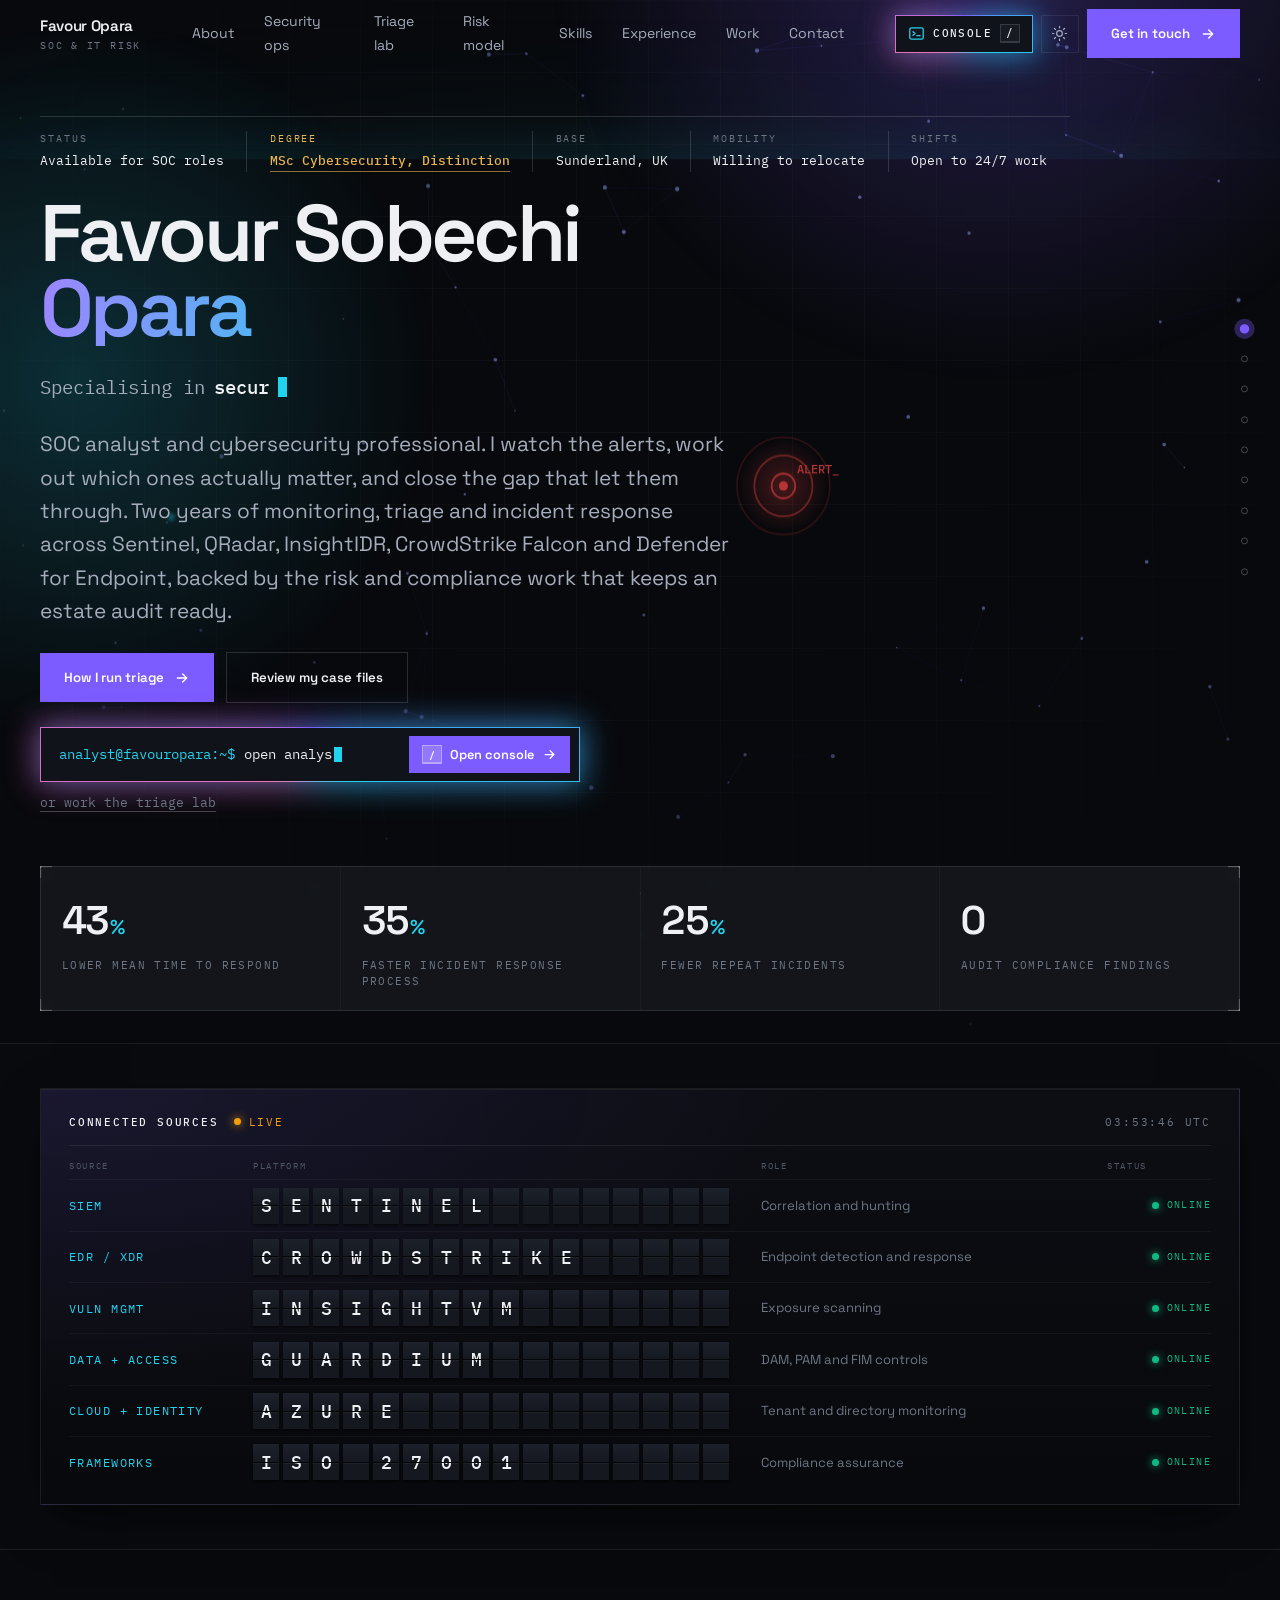
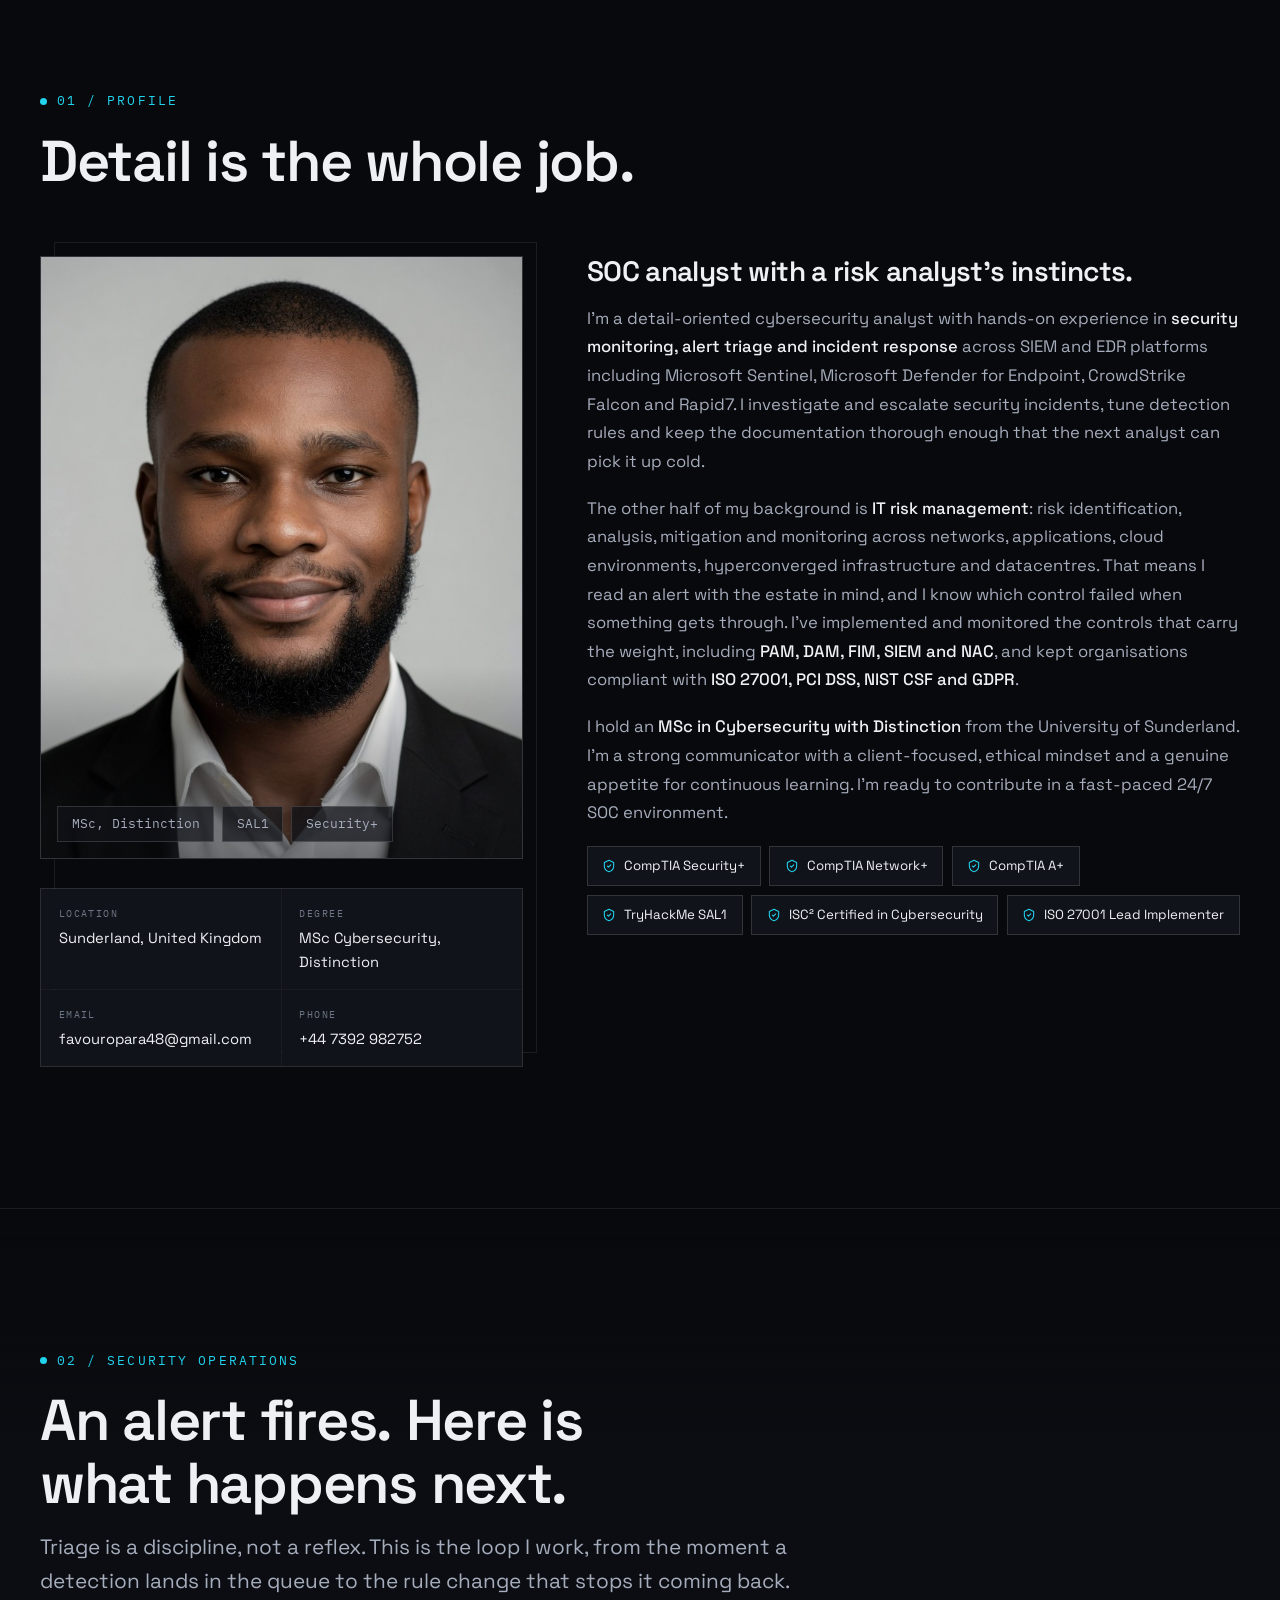
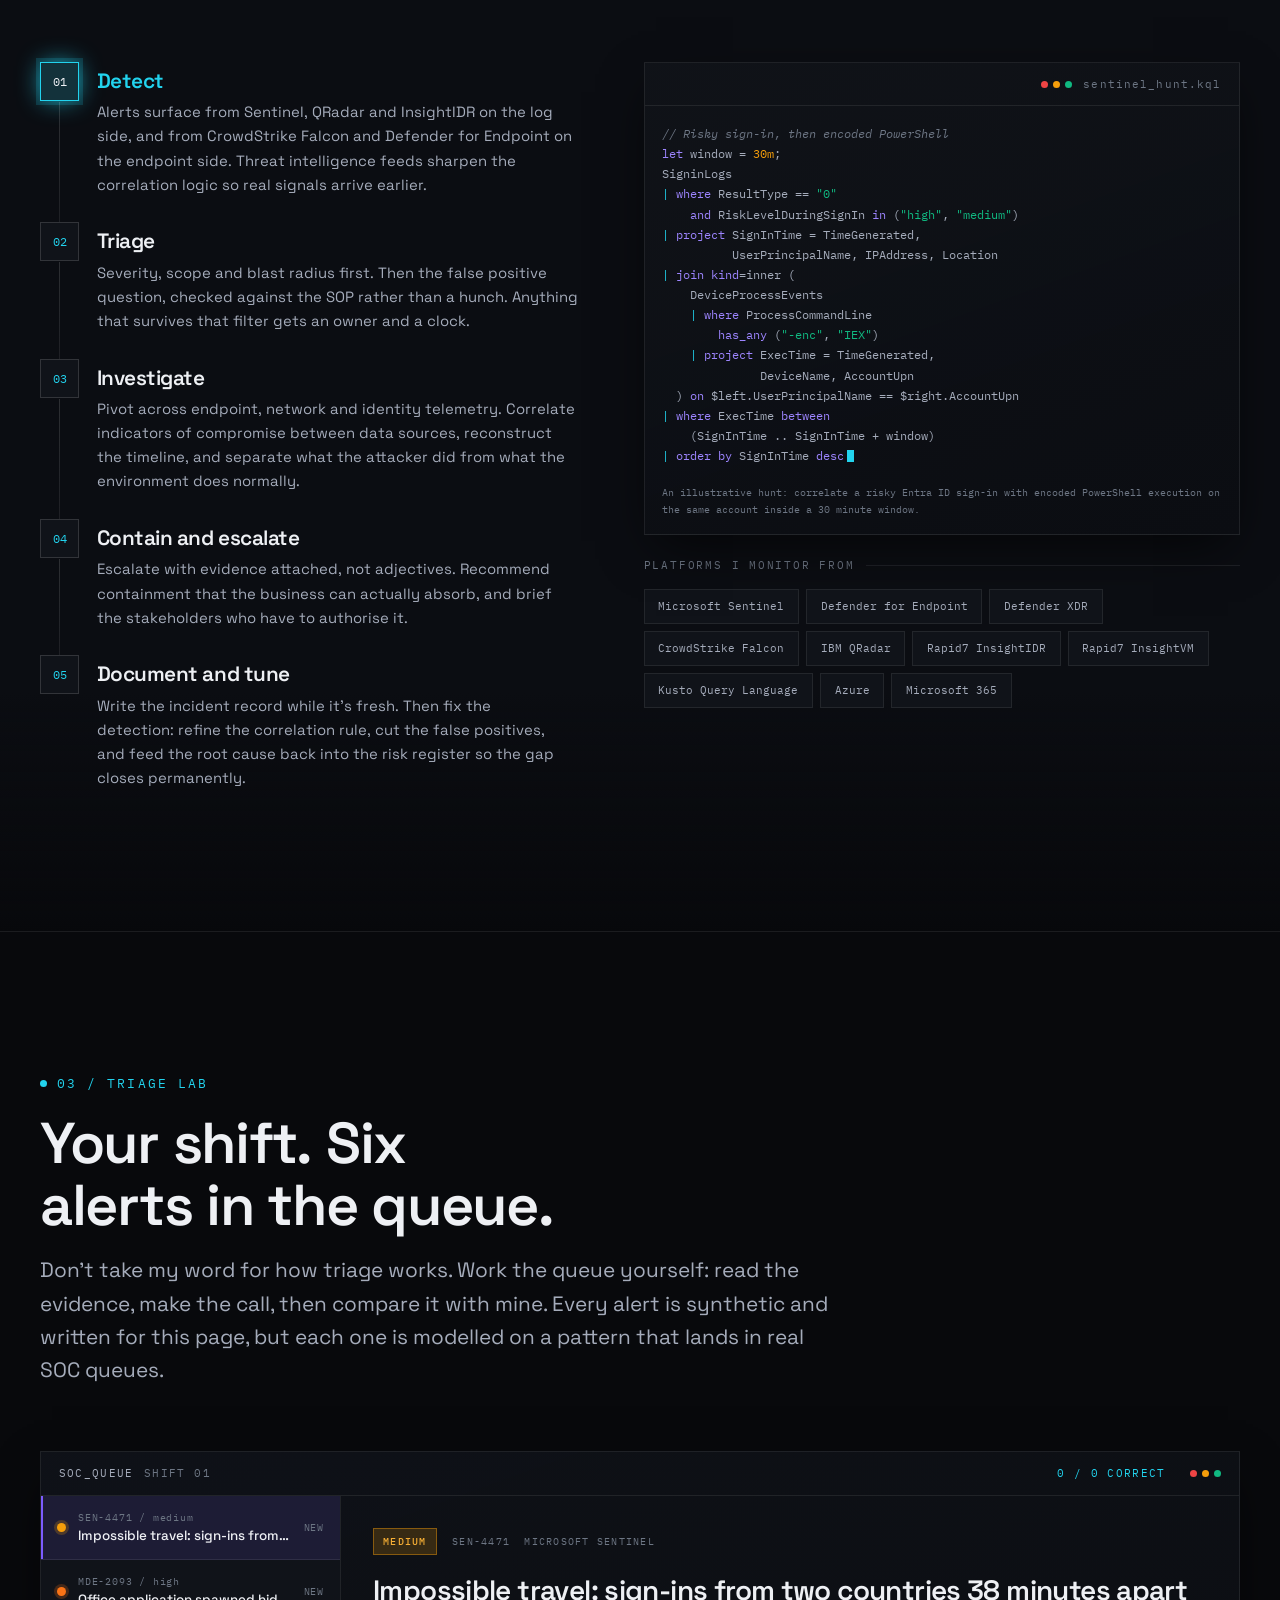
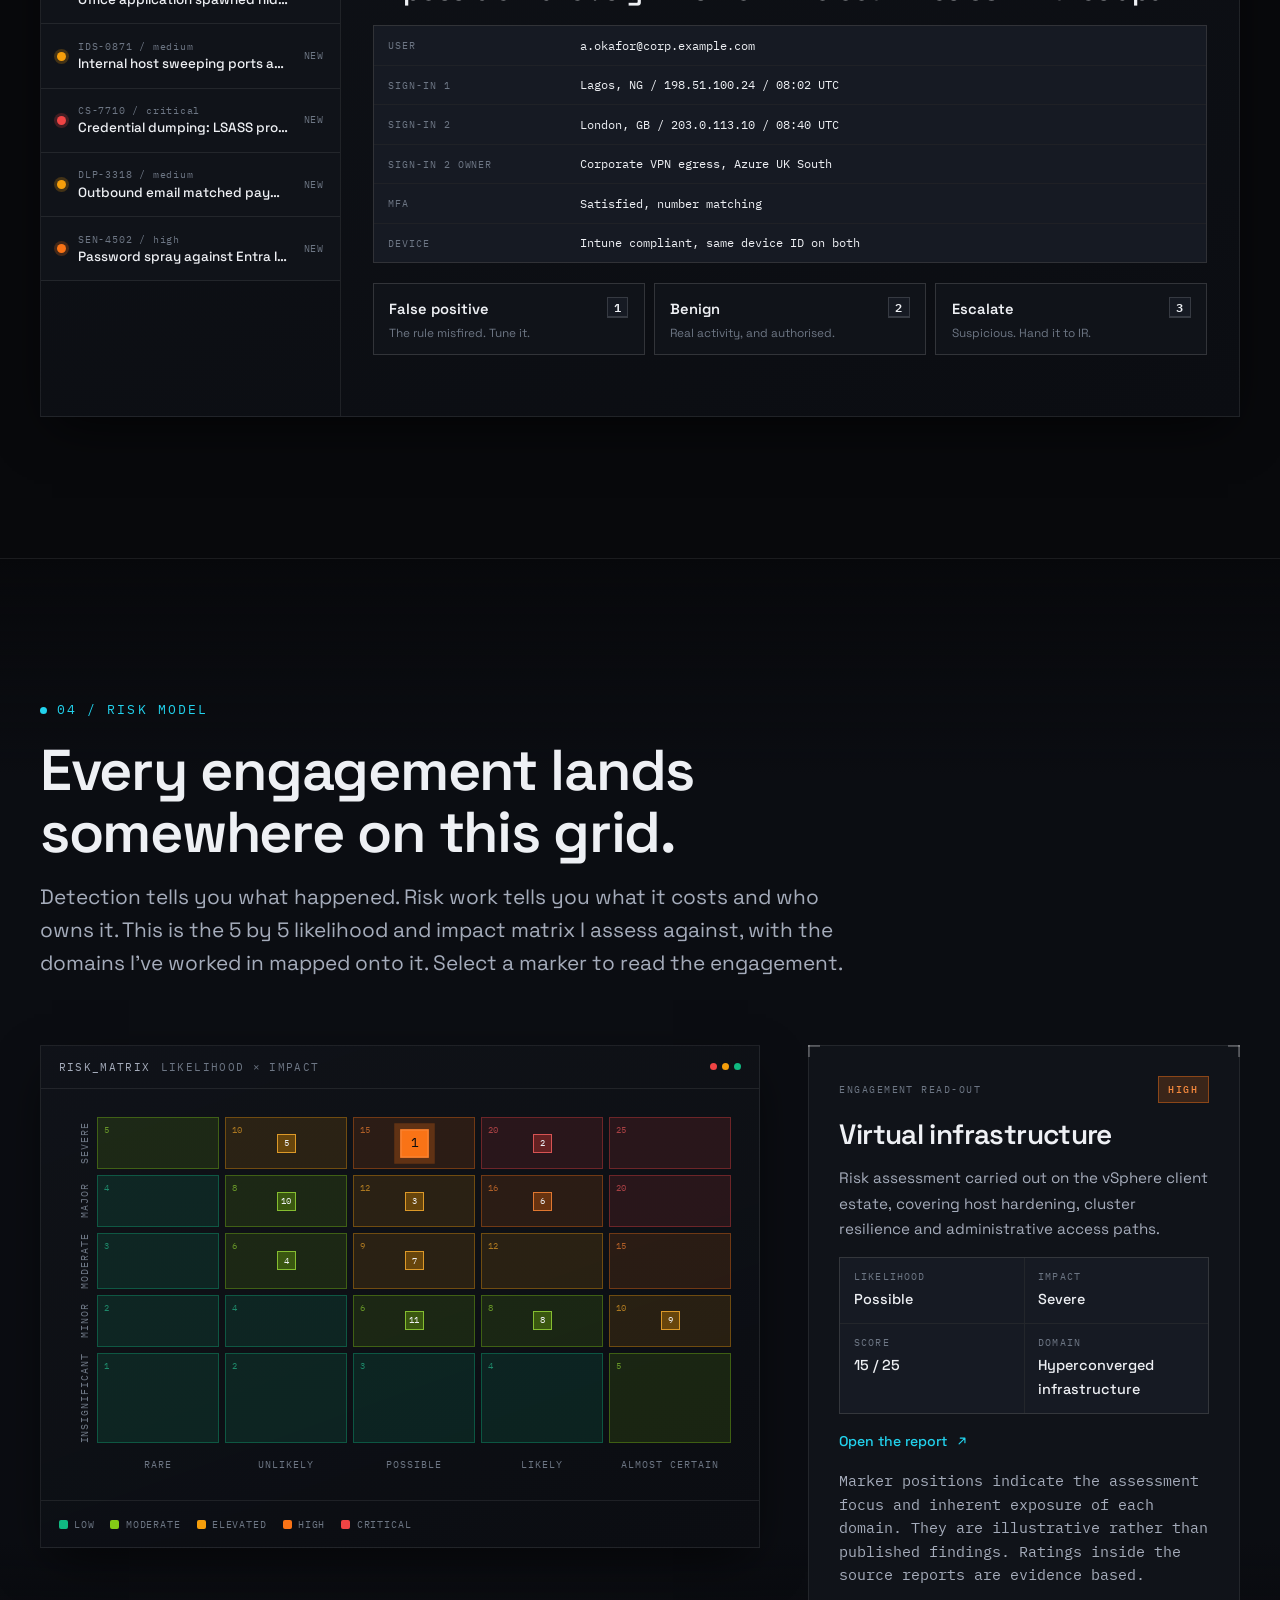
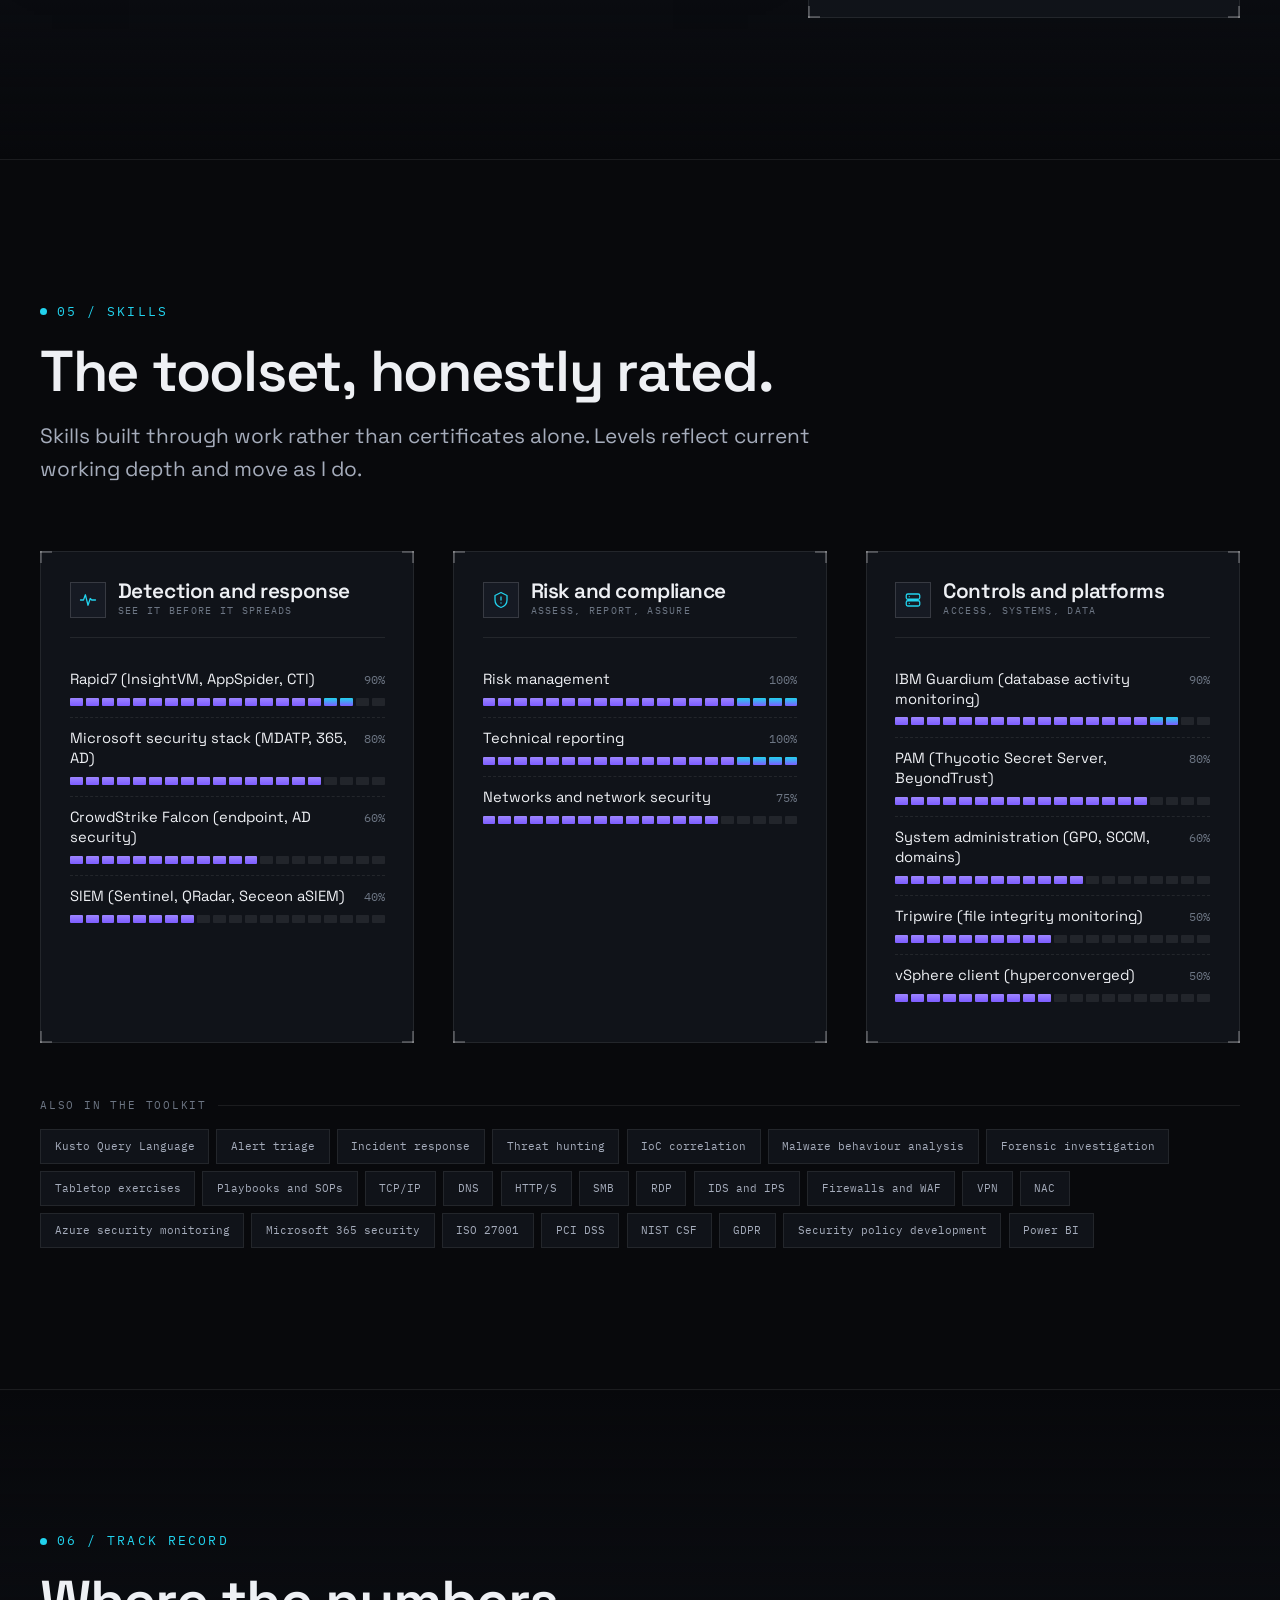
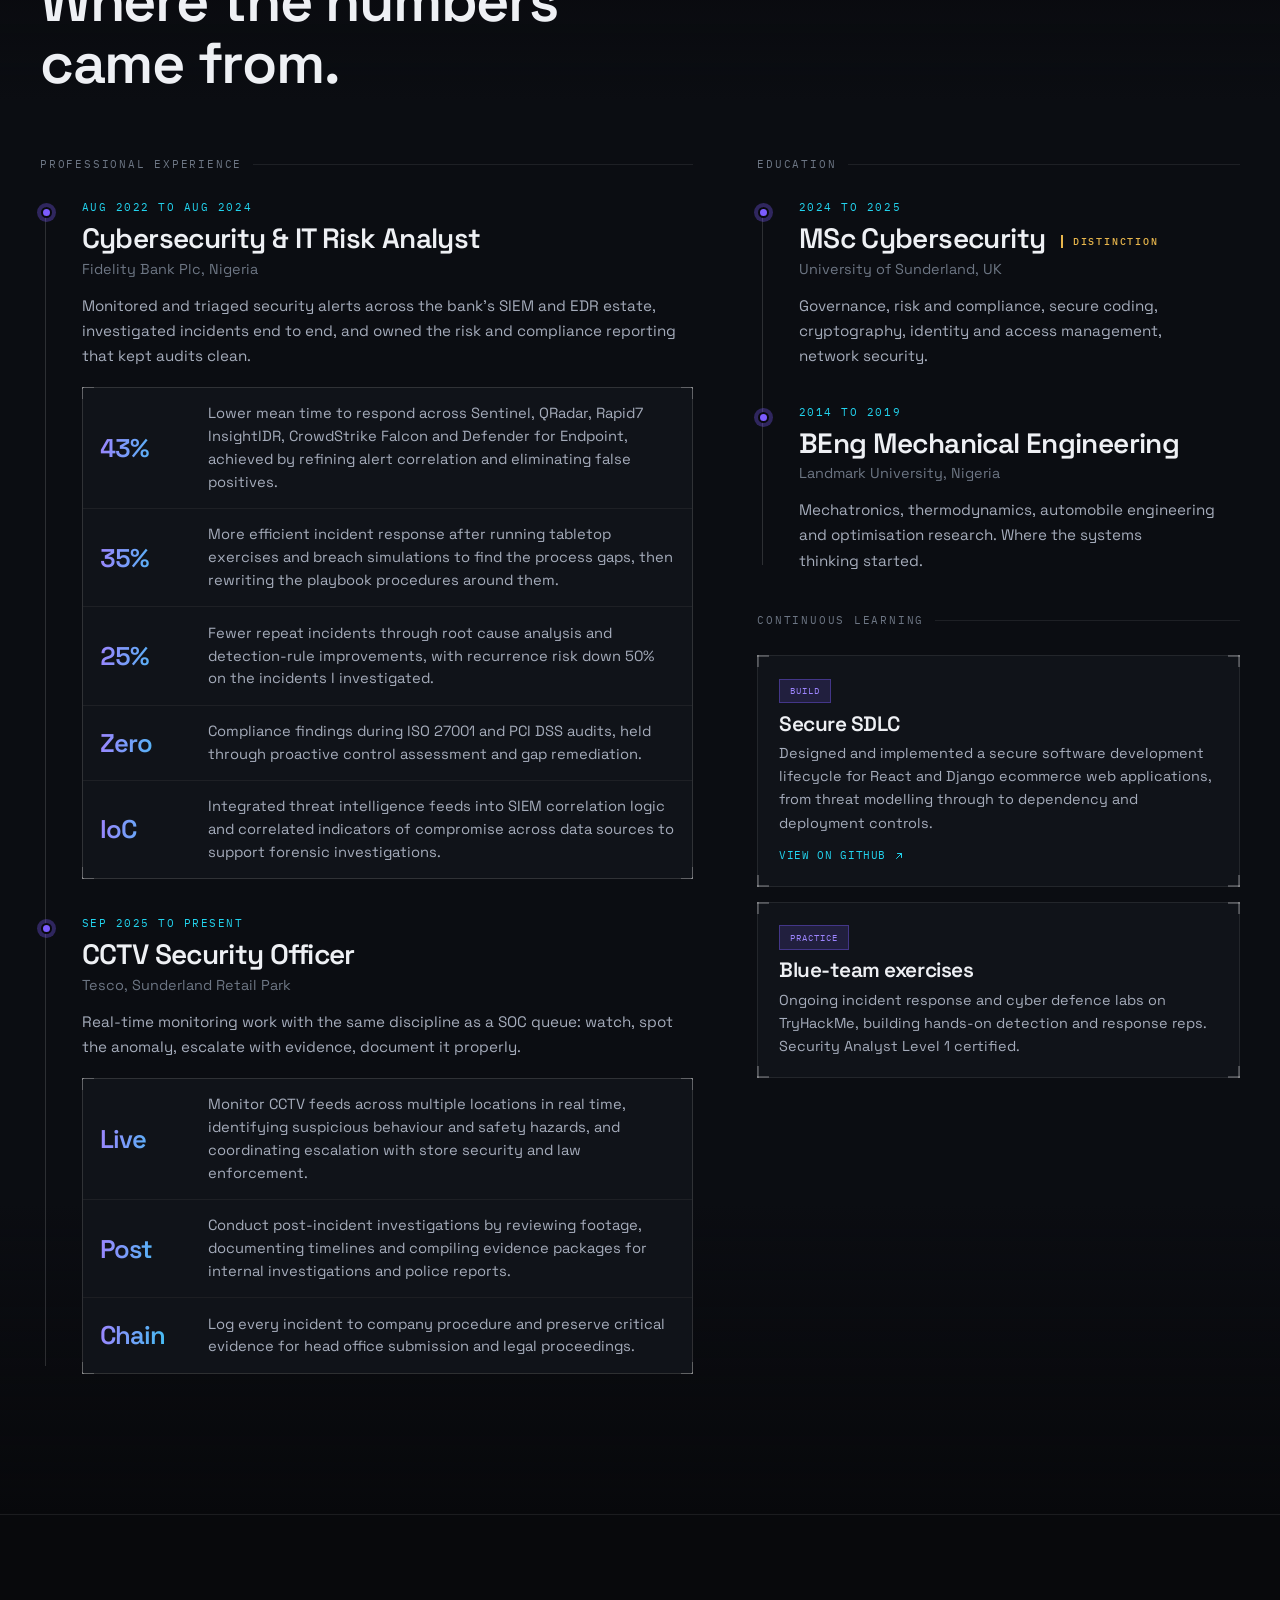
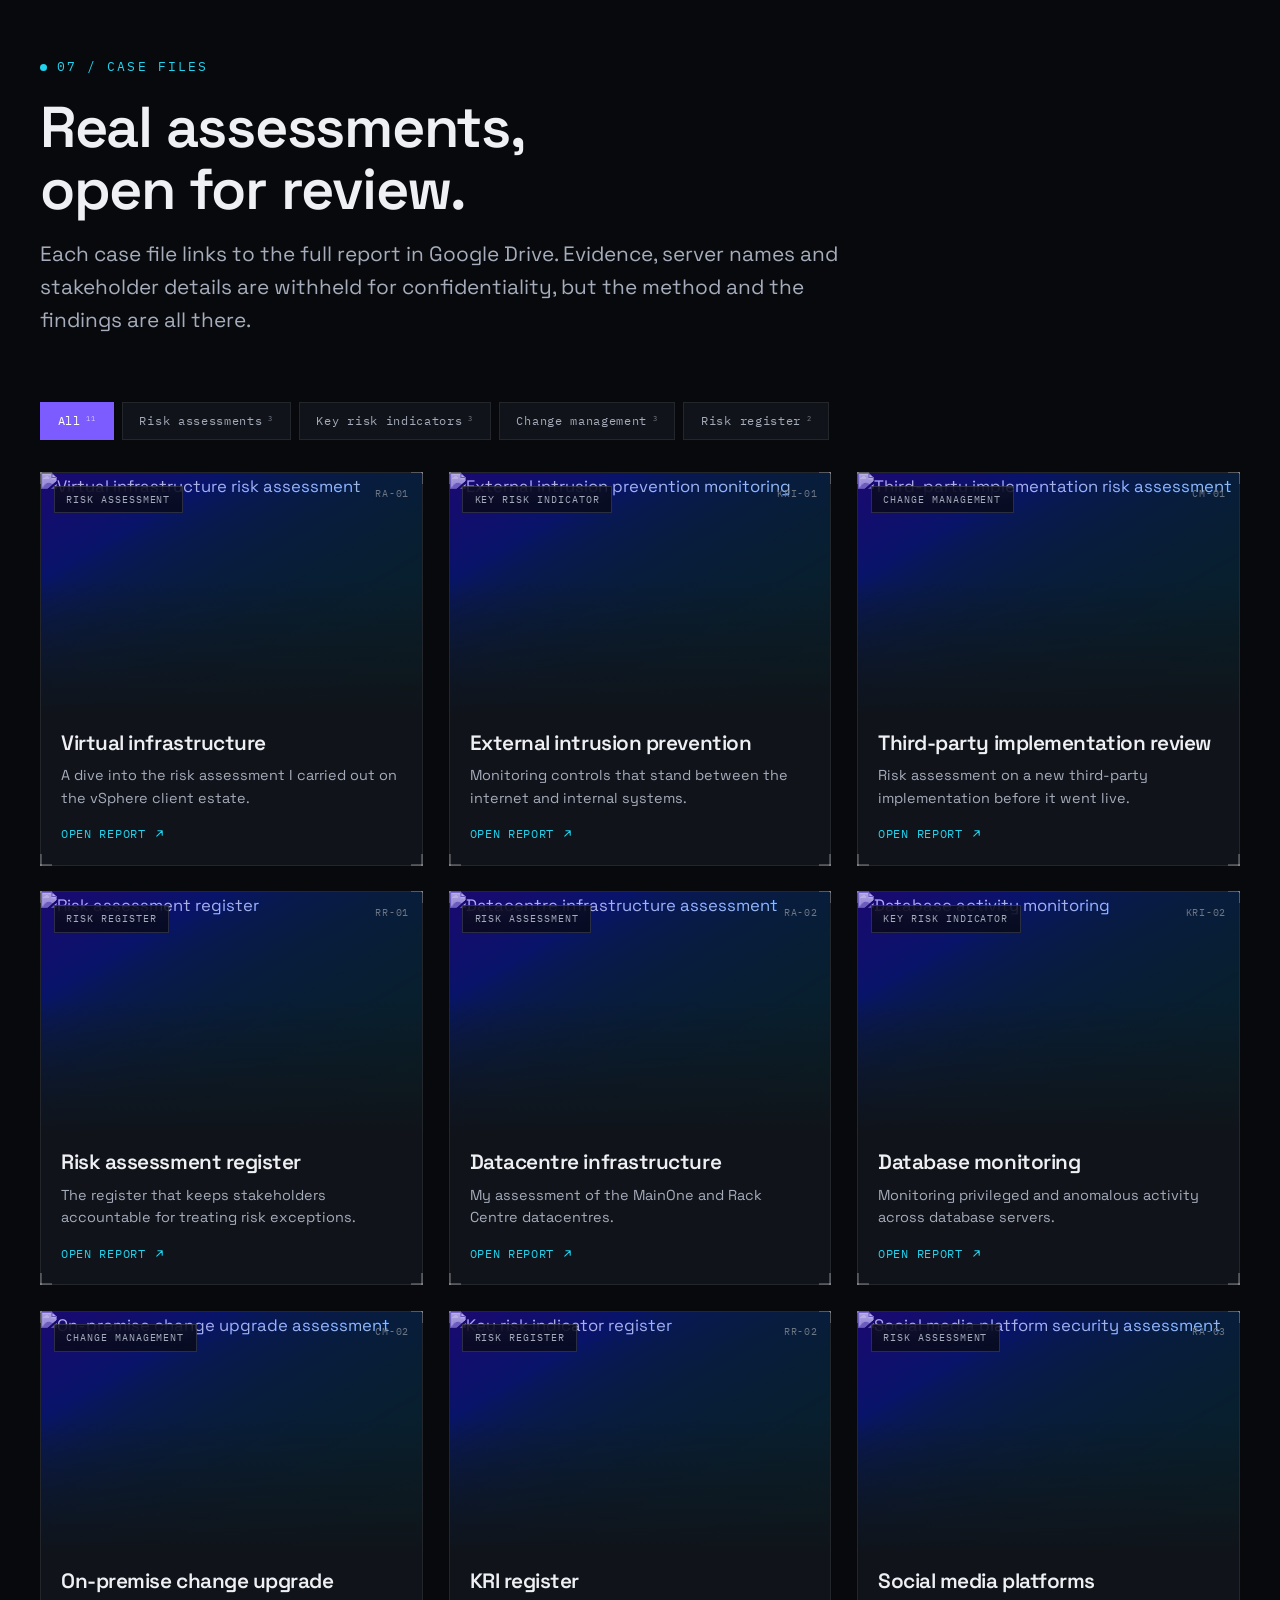
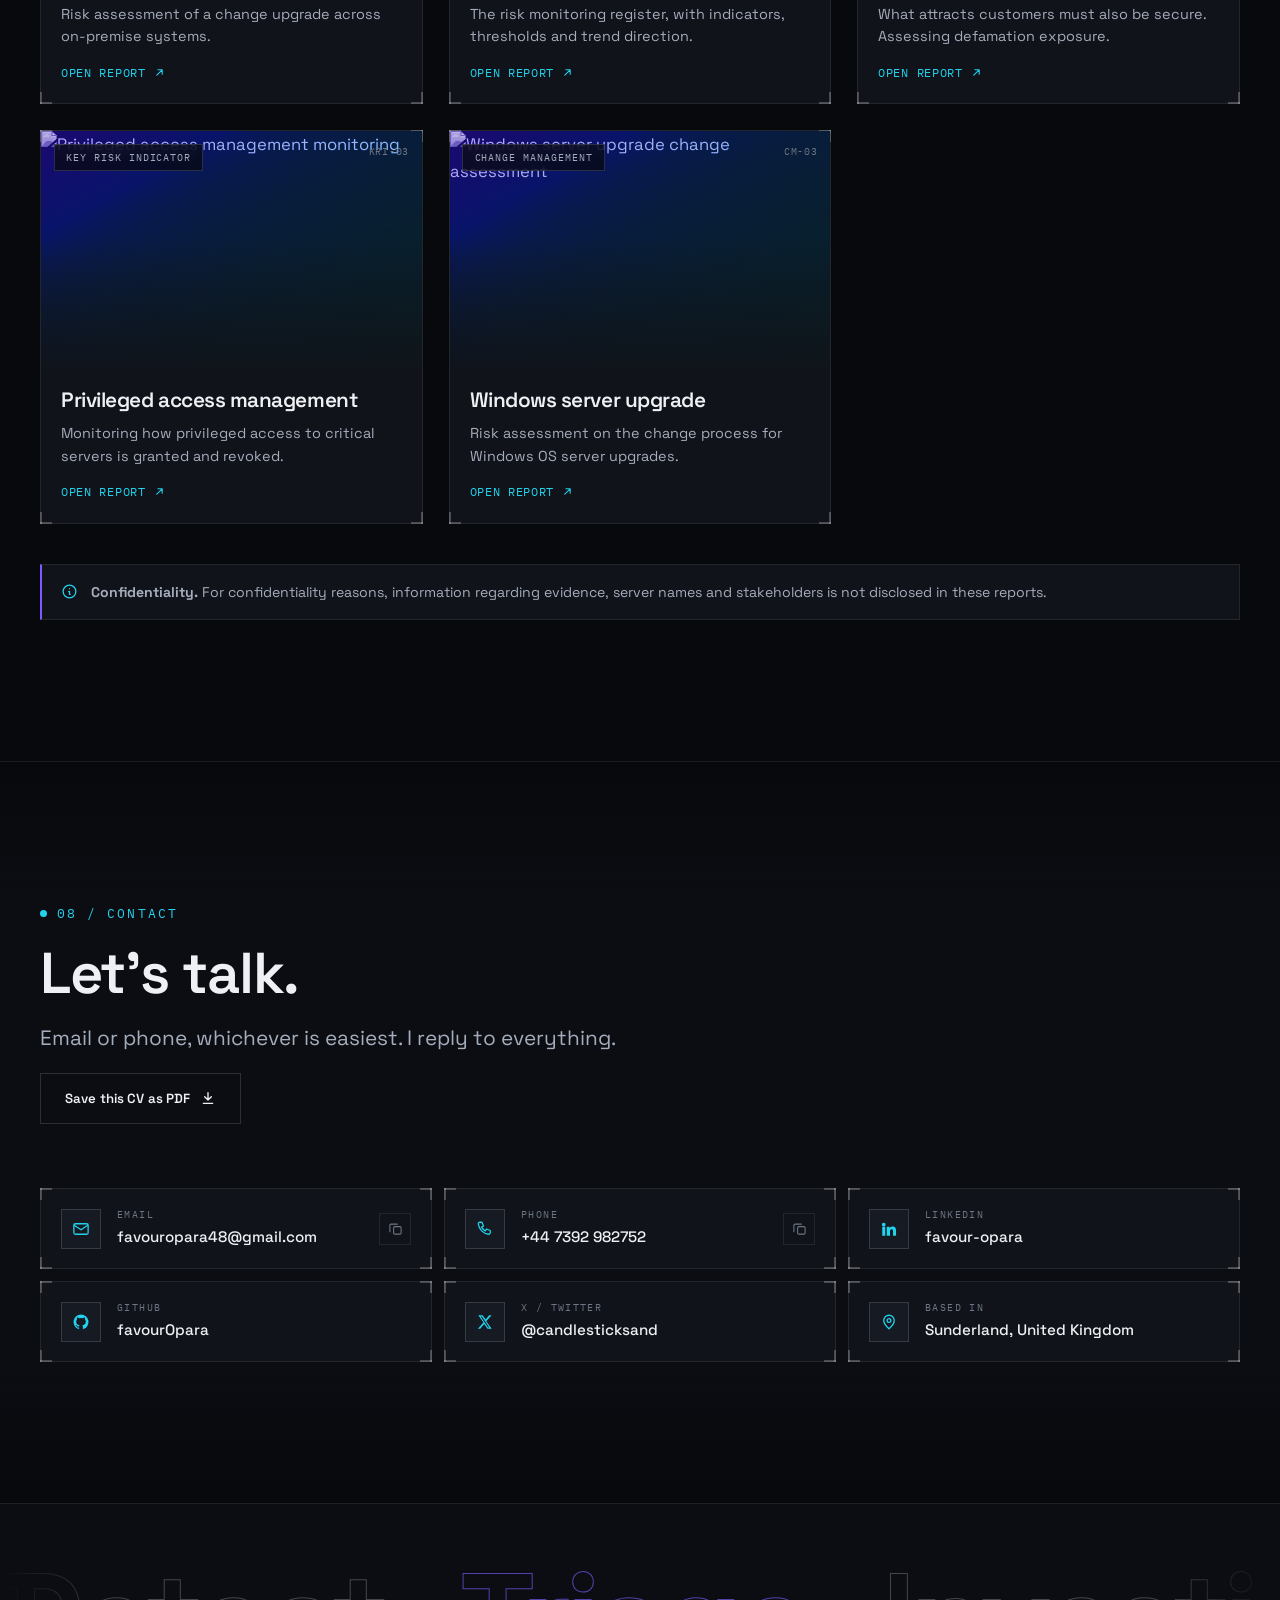
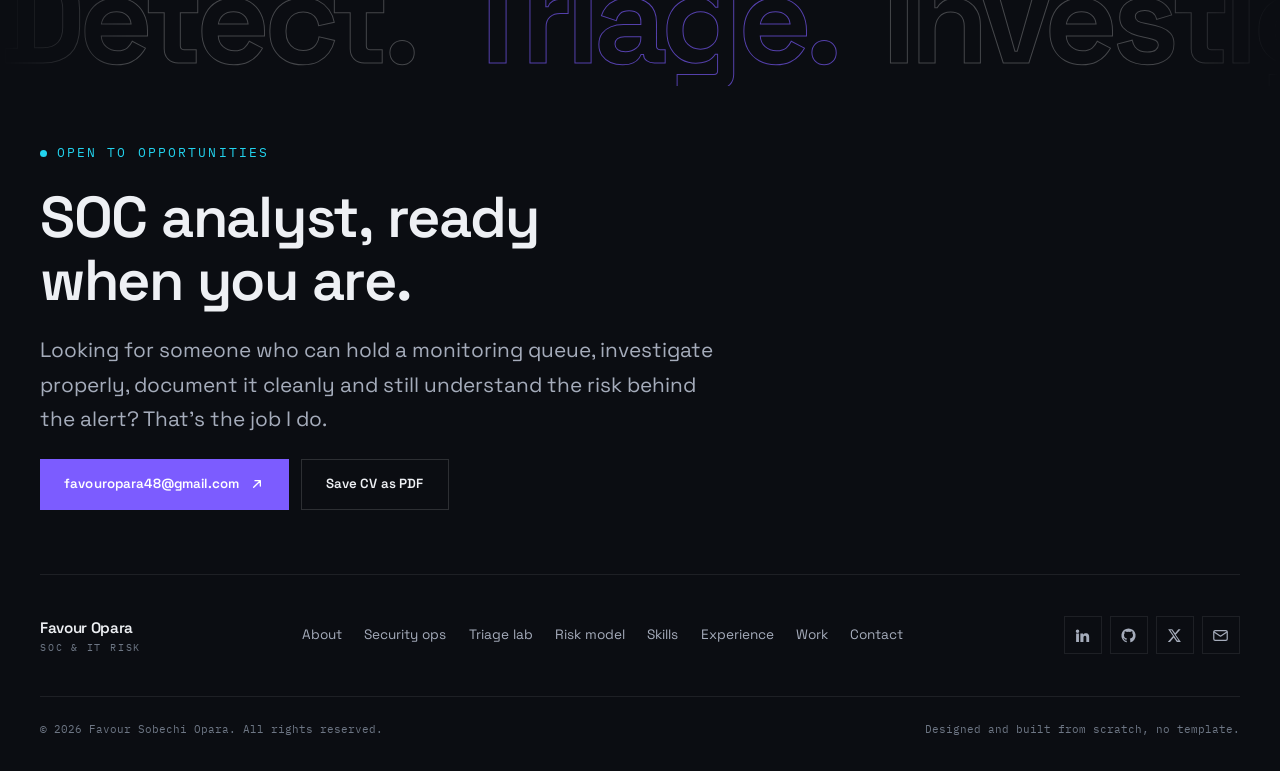
==== commit 4a8c1260: "Move to square geometry with registration marks - Radius tokens and every hard-coded pill or rounded" ====
--- a/index.html
+++ b/index.html
@@ -31,7 +31,7 @@
   <link rel="stylesheet"
     href="https://fonts.googleapis.com/css2?family=Space+Grotesk:wght@400;500;600;700&family=IBM+Plex+Mono:wght@400;500&display=swap">
 
-  <link rel="stylesheet" href="assets/css/site.css?v=20261004d">
+  <link rel="stylesheet" href="assets/css/site.css?v=20261004e">
 
   <script type="application/ld+json">
   {
@@ -194,13 +194,13 @@
 
       <div class="shell">
         <div class="hero__in">
-          <div class="hero__chips">
-            <span class="chip">Available for SOC roles</span>
-            <span class="chip chip--award">MSc Cybersecurity, Distinction</span>
-            <span class="chip">Sunderland, UK</span>
-            <span class="chip">Willing to relocate</span>
-            <span class="chip">Open to 24/7 shift work</span>
-          </div>
+          <dl class="spec">
+            <div><dt>Status</dt><dd>Available for SOC roles</dd></div>
+            <div class="spec__award"><dt>Degree</dt><dd>MSc Cybersecurity, Distinction</dd></div>
+            <div><dt>Base</dt><dd>Sunderland, UK</dd></div>
+            <div><dt>Mobility</dt><dd>Willing to relocate</dd></div>
+            <div><dt>Shifts</dt><dd>Open to 24/7 work</dd></div>
+          </dl>
 
           <h1 class="hero__title">
             <span class="ln"><span style="--d:80">Favour Sobechi</span></span>
@@ -1568,8 +1568,8 @@
     </form>
   </dialog>
 
-  <script src="assets/js/site.js?v=20261004d" defer></script>
-  <script src="assets/js/motion.js?v=20261004d" defer></script>
+  <script src="assets/js/site.js?v=20261004e" defer></script>
+  <script src="assets/js/motion.js?v=20261004e" defer></script>
 </body>
 
 </html>
--- a/assets/css/site.css
+++ b/assets/css/site.css
@@ -56,9 +56,10 @@
   --gutter: clamp(1.25rem, 4vw, 2.5rem);
   --measure: 1220px;
   --section-y: clamp(5.5rem, 11vw, 10rem);
-  --r-sm: 6px;
-  --r-md: 12px;
-  --r-lg: 20px;
+  /* Square geometry throughout: a console, not a consumer app. */
+  --r-sm: 0;
+  --r-md: 0;
+  --r-lg: 0;
 
   --shadow-1: 0 1px 2px rgba(0, 0, 0, 0.4);
   --shadow-2: 0 18px 50px -12px rgba(0, 0, 0, 0.7);
@@ -336,7 +337,7 @@
   align-items: center;
   gap: 0.6rem;
   padding: 0.85rem 1.5rem;
-  border-radius: 100px;
+  border-radius: 0;
   background: var(--btn-bg);
   color: var(--btn-ink);
   font-size: var(--step--1);
@@ -380,7 +381,7 @@
   gap: 0.5rem;
   padding: 0.4rem 0.85rem;
   border: 1px solid var(--line-2);
-  border-radius: 100px;
+  border-radius: 0;
   background: color-mix(in srgb, var(--surface) 70%, transparent);
   font-family: var(--font-mono);
   font-size: var(--step--1);
@@ -388,43 +389,25 @@
   white-space: nowrap;
 }
 
-/* Academic honours: gold, so it reads as an award rather than a tag. */
-.chip--award,
+/* Academic honours: gold text behind a rule, no badge shape. */
 .award {
   --gold: #e8b64c;
-  border: 1px solid color-mix(in srgb, var(--gold) 55%, transparent);
-  background: color-mix(in srgb, var(--gold) 14%, transparent);
-  color: color-mix(in srgb, var(--gold) 85%, var(--ink));
-}
-
-:root[data-theme="light"] .chip--award,
-:root[data-theme="light"] .award {
-  --gold: #a86f00;
-}
-
-.chip--award::before,
-.award::before {
-  content: "";
-  width: 0.7em;
-  height: 0.7em;
-  flex: none;
-  background: currentColor;
-  clip-path: polygon(50% 0, 61% 35%, 98% 35%, 68% 57%, 79% 91%, 50% 70%, 21% 91%, 32% 57%, 2% 35%, 39% 35%);
-}
-
-.award {
-  display: inline-flex;
-  align-items: center;
-  gap: 0.35rem;
-  margin-left: 0.4rem;
-  padding: 0.2rem 0.55rem;
-  border-radius: 100px;
+  display: inline-block;
+  margin-left: 0.6rem;
+  padding-left: 0.6rem;
+  border-left: 2px solid var(--gold);
   font-family: var(--font-mono);
   font-size: 0.62rem;
   font-weight: 500;
-  letter-spacing: 0.12em;
+  letter-spacing: 0.18em;
+  line-height: 1.4;
   text-transform: uppercase;
-  vertical-align: 0.35em;
+  color: var(--gold);
+  vertical-align: 0.4em;
+}
+
+:root[data-theme="light"] .award {
+  --gold: #9a6500;
 }
 
 /* --------------------------------------------------------------------------
@@ -580,7 +563,7 @@
   position: relative;
   display: block;
   padding: 0.5rem 0.8rem;
-  border-radius: 100px;
+  border-radius: 0;
   font-size: 0.88rem;
   color: var(--ink-2);
   transition: color 0.2s, background-color 0.2s;
@@ -620,7 +603,7 @@
   width: 38px;
   height: 38px;
   border: 1px solid var(--line);
-  border-radius: 10px;
+  border-radius: 0;
   color: var(--ink-2);
   transition: color 0.2s, border-color 0.2s, background-color 0.2s;
 }
@@ -883,10 +866,75 @@
   align-items: center;
 }
 
-.hero__chips {
+/* Availability as a spec sheet: label over value, hairline separated. */
+.spec {
   display: flex;
   flex-wrap: wrap;
-  gap: 0.5rem;
+  row-gap: 0.9rem;
+  margin: 0;
+  border-top: 1px solid var(--line-2);
+  padding-top: 0.85rem;
+}
+
+.spec > div {
+  display: grid;
+  gap: 0.25rem;
+  padding: 0 1.4rem;
+  border-left: 1px solid var(--line-2);
+}
+
+.spec > div:first-child {
+  padding-left: 0;
+  border-left: 0;
+}
+
+.spec dt {
+  font-family: var(--font-mono);
+  font-size: 0.6rem;
+  letter-spacing: 0.2em;
+  text-transform: uppercase;
+  color: var(--ink-3);
+}
+
+.spec dd {
+  margin: 0;
+  font-family: var(--font-mono);
+  font-size: 0.8rem;
+  color: var(--ink);
+  white-space: nowrap;
+}
+
+.spec__award {
+  --gold: #e8b64c;
+}
+
+:root[data-theme="light"] .spec__award {
+  --gold: #9a6500;
+}
+
+.spec__award dt,
+.spec__award dd {
+  color: var(--gold);
+}
+
+.spec__award dd {
+  font-weight: 500;
+  box-shadow: inset 0 -1px 0 color-mix(in srgb, var(--gold) 60%, transparent);
+}
+
+@media (max-width: 640px) {
+  .spec {
+    display: grid;
+    grid-template-columns: 1fr 1fr;
+    column-gap: 1rem;
+  }
+  .spec > div,
+  .spec > div:first-child {
+    padding: 0;
+    border-left: 0;
+  }
+  .spec__award { grid-column: 1 / -1; order: -1; }
+  .spec dd { white-space: normal; }
 }
 
 /* The metric strip spans the full measure, so it needs to override the
@@ -1111,7 +1159,7 @@
   position: relative;
   height: 36px;
   perspective: 240px;
-  border-radius: 3px;
+  border-radius: 1px;
   background: var(--flap-bg);
   box-shadow: 0 2px 3px rgba(0, 0, 0, 0.55), inset 0 0 0 1px rgba(255, 255, 255, 0.03);
   font-family: var(--font-mono);
@@ -1156,7 +1204,7 @@
 
 .half--top {
   top: 0;
-  border-radius: 3px 3px 0 0;
+  border-radius: 1px 1px 0 0;
   background: linear-gradient(180deg, var(--flap-hi), var(--flap-bg));
   transform-origin: 50% 100%;
 }
@@ -1165,7 +1213,7 @@
 
 .half--bot {
   bottom: 0;
-  border-radius: 0 0 3px 3px;
+  border-radius: 0 0 1px 1px;
   transform-origin: 50% 0;
 }
 
@@ -1426,7 +1474,7 @@
   width: 39px;
   height: 39px;
   flex: none;
-  border-radius: 11px;
+  border-radius: 0;
   border: 1px solid var(--line-2);
   background: var(--surface);
   font-family: var(--font-mono);
@@ -1549,7 +1597,7 @@
 .chipcloud li {
   padding: 0.45rem 0.85rem;
   border: 1px solid var(--line);
-  border-radius: 100px;
+  border-radius: 0;
   background: var(--surface);
   font-family: var(--font-mono);
   font-size: 0.7rem;
@@ -1760,7 +1808,7 @@
   min-width: 19px;
   height: 19px;
   padding-inline: 2px;
-  border-radius: 100px;
+  border-radius: 0;
   border: 1.5px solid color-mix(in srgb, var(--cell) 70%, #fff 12%);
   background: color-mix(in srgb, var(--cell) 40%, var(--bg));
   color: var(--ink);
@@ -1843,7 +1891,7 @@
 
 .readout__badge {
   padding: 0.25rem 0.6rem;
-  border-radius: 100px;
+  border-radius: 0;
   background: color-mix(in srgb, var(--cell, var(--accent)) 18%, transparent);
   border: 1px solid color-mix(in srgb, var(--cell, var(--accent)) 42%, transparent);
   color: color-mix(in srgb, var(--cell, var(--accent)) 82%, var(--ink));
@@ -1975,7 +2023,7 @@
   width: 36px;
   height: 36px;
   flex: none;
-  border-radius: 10px;
+  border-radius: 0;
   border: 1px solid var(--line-2);
   background: var(--surface-2);
   color: var(--accent-2);
@@ -2220,7 +2268,7 @@
 .filters button {
   padding: 0.55rem 1.05rem;
   border: 1px solid var(--line);
-  border-radius: 100px;
+  border-radius: 0;
   background: var(--surface);
   font-family: var(--font-mono);
   font-size: 0.72rem;
@@ -2461,7 +2509,7 @@
   width: 40px;
   height: 40px;
   flex: none;
-  border-radius: 11px;
+  border-radius: 0;
   border: 1px solid var(--line-2);
   background: var(--surface-2);
   color: var(--accent-2);
@@ -2493,7 +2541,7 @@
   place-items: center;
   width: 32px;
   height: 32px;
-  border-radius: 9px;
+  border-radius: 0;
   border: 1px solid var(--line);
   color: var(--ink-3);
   transition: color 0.2s, border-color 0.2s;
@@ -2600,7 +2648,7 @@
   height: 44px;
   display: grid;
   place-items: center;
-  border-radius: 50%;
+  border-radius: 0;
   border: 1px solid var(--line-2);
   background: color-mix(in srgb, var(--surface) 84%, transparent);
   backdrop-filter: blur(10px);
@@ -2776,7 +2824,7 @@
 
 .sev-badge {
   padding: 0.25rem 0.6rem;
-  border-radius: 100px;
+  border-radius: 0;
   background: color-mix(in srgb, var(--sev) 18%, transparent);
   border: 1px solid color-mix(in srgb, var(--sev) 42%, transparent);
   color: color-mix(in srgb, var(--sev) 82%, var(--ink));
@@ -2987,7 +3035,7 @@
   padding: 0.05rem 0.4rem;
   border: 1px solid var(--line-2);
   border-bottom-width: 2px;
-  border-radius: 5px;
+  border-radius: 0;
   background: var(--surface-2);
   font-family: var(--font-mono);
   font-size: 0.8em;
@@ -3048,7 +3096,7 @@
   gap: 0.5rem;
   height: 38px;
   padding: 0 0.75rem;
-  border-radius: 10px;
+  border-radius: 0;
   font-family: var(--font-mono);
   font-size: 0.7rem;
   font-weight: 500;
@@ -3107,6 +3155,8 @@
 }
 
 .launch__cmd {
+  min-width: 0;
+  overflow: hidden;
   white-space: nowrap;
 }
 
@@ -3123,9 +3173,10 @@
   display: inline-flex;
   align-items: center;
   gap: 0.5rem;
+  flex: none;
   margin-left: auto;
   padding: 0.5rem 0.8rem;
-  border-radius: 9px;
+  border-radius: 0;
   background: var(--accent);
   color: var(--accent-ink);
   font-family: var(--font-display);
@@ -3141,6 +3192,7 @@
 }
 
 .launch__go svg {
+  flex: none;
   width: 15px;
   height: 15px;
 }
@@ -3225,7 +3277,7 @@
   margin-left: auto;
   padding: 0.15rem 0.5rem;
   border: 1px solid var(--line-2);
-  border-radius: 5px;
+  border-radius: 0;
   font-family: var(--font-mono);
   font-size: 0.65rem;
   color: var(--ink-3);
@@ -3391,6 +3443,35 @@
   .hero__title { letter-spacing: -0.035em; }
 }
 
+/* Corner registration marks ---------------------------------------------- */
+
+.case,
+.cap-group,
+.project,
+.channel,
+.readout,
+.impact,
+.metrics {
+  --tk: var(--line-3);
+  background-image:
+    linear-gradient(var(--tk), var(--tk)), linear-gradient(var(--tk), var(--tk)),
+    linear-gradient(var(--tk), var(--tk)), linear-gradient(var(--tk), var(--tk)),
+    linear-gradient(var(--tk), var(--tk)), linear-gradient(var(--tk), var(--tk)),
+    linear-gradient(var(--tk), var(--tk)), linear-gradient(var(--tk), var(--tk));
+  background-size: 12px 2px, 2px 12px, 12px 2px, 2px 12px, 12px 2px, 2px 12px, 12px 2px, 2px 12px;
+  background-position: 0 0, 0 0, 100% 0, 100% 0, 0 100%, 0 100%, 100% 100%, 100% 100%;
+  background-repeat: no-repeat;
+  background-origin: border-box;
+}
+
+.case:hover,
+.cap-group:hover,
+.project:hover,
+.channel:hover,
+.readout:hover {
+  --tk: var(--accent-2);
+}
+
 /* --------------------------------------------------------------------------
    16b. Motion layer
    Only the .motion states hide anything, and motion.js sets that class
@@ -3671,7 +3752,7 @@
   right: 1rem;
   padding: 0.25rem 0.65rem;
   border: 2px solid var(--res);
-  border-radius: 6px;
+  border-radius: 0;
   color: var(--res);
   font-family: var(--font-mono);
   font-size: 0.7rem;
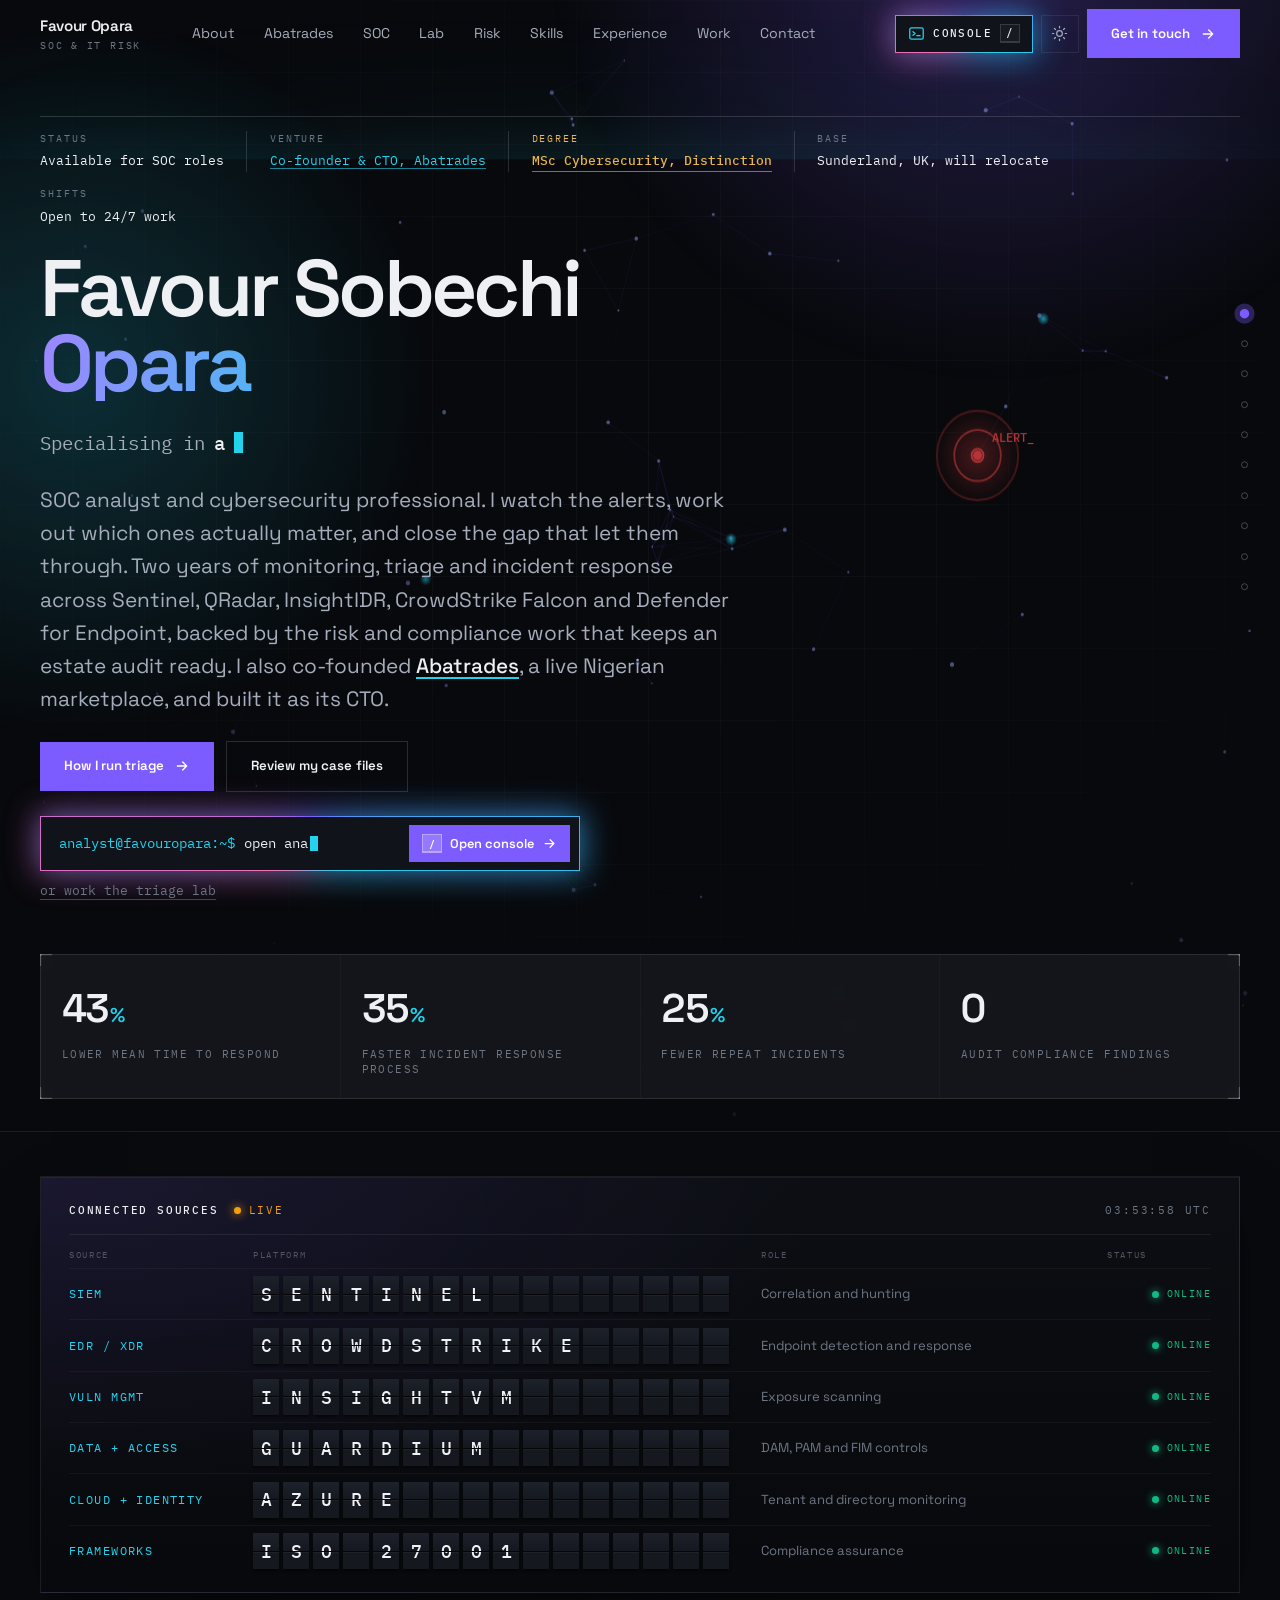
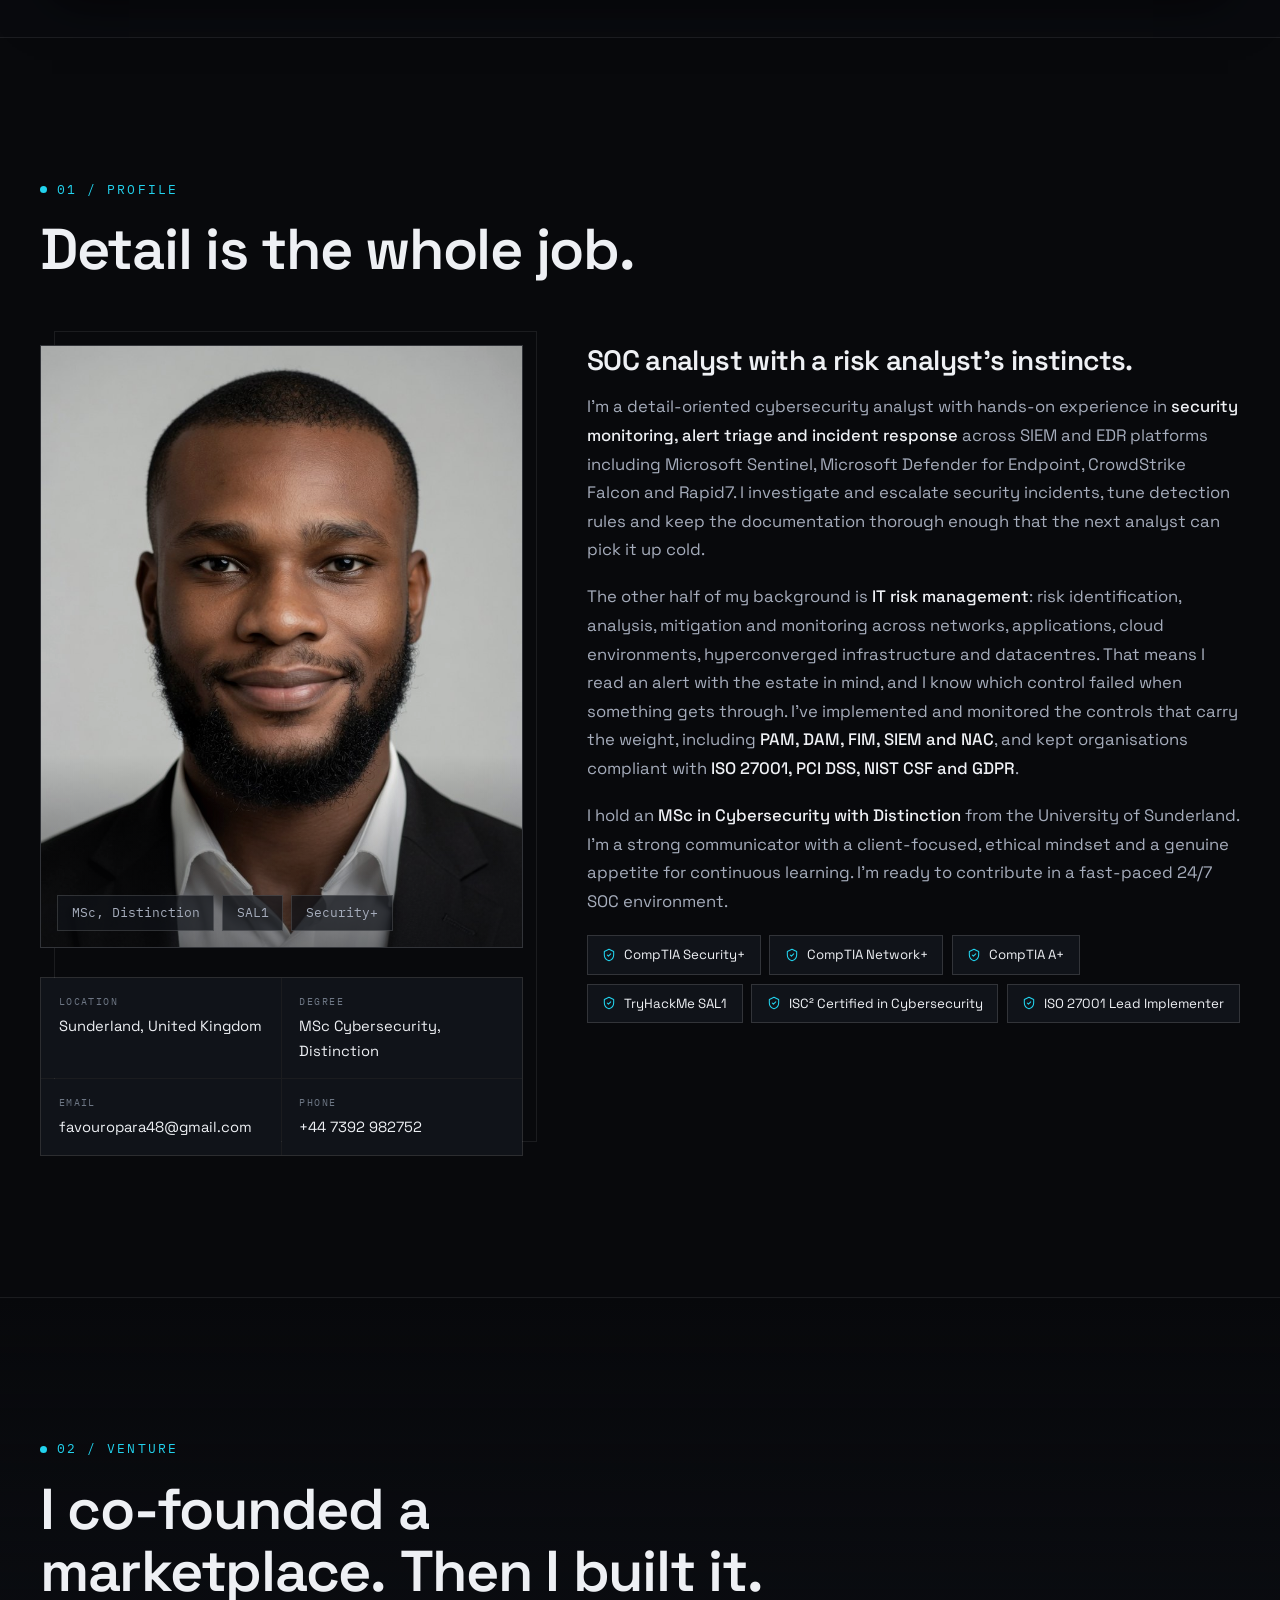
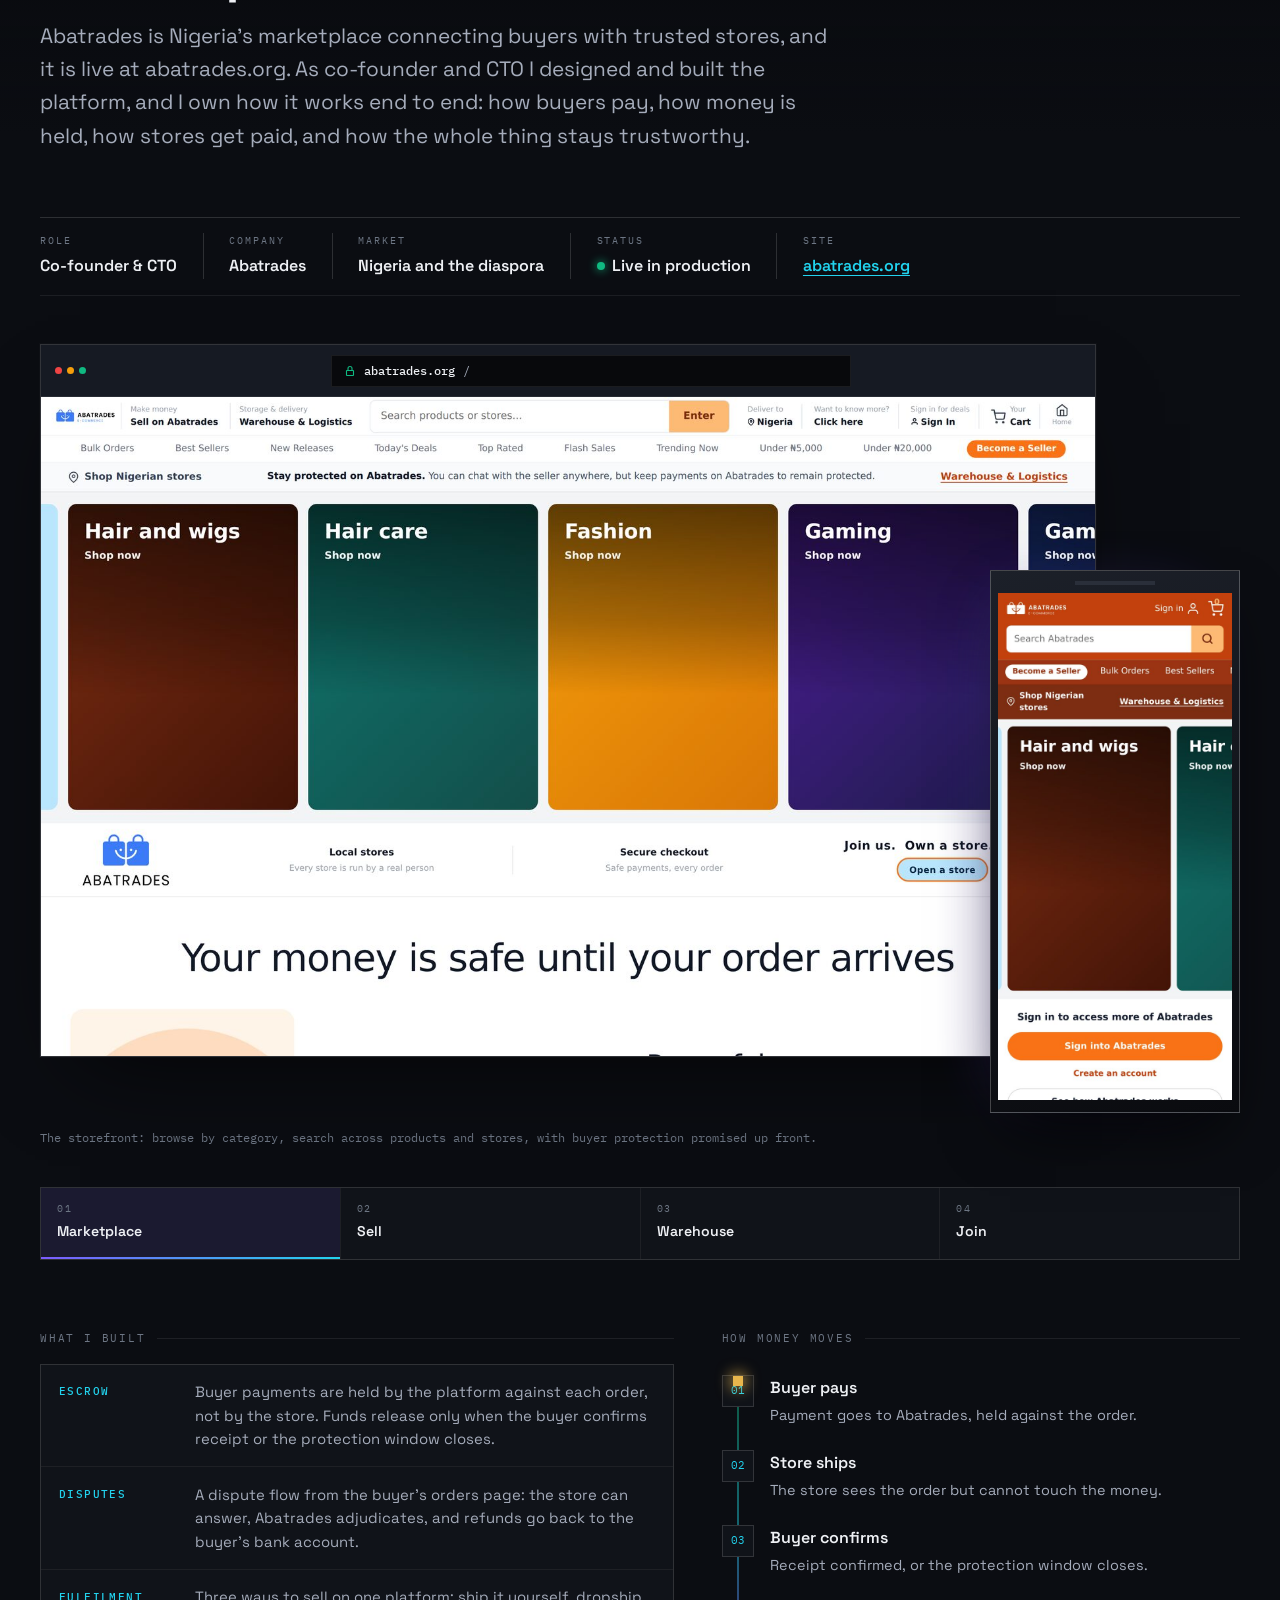
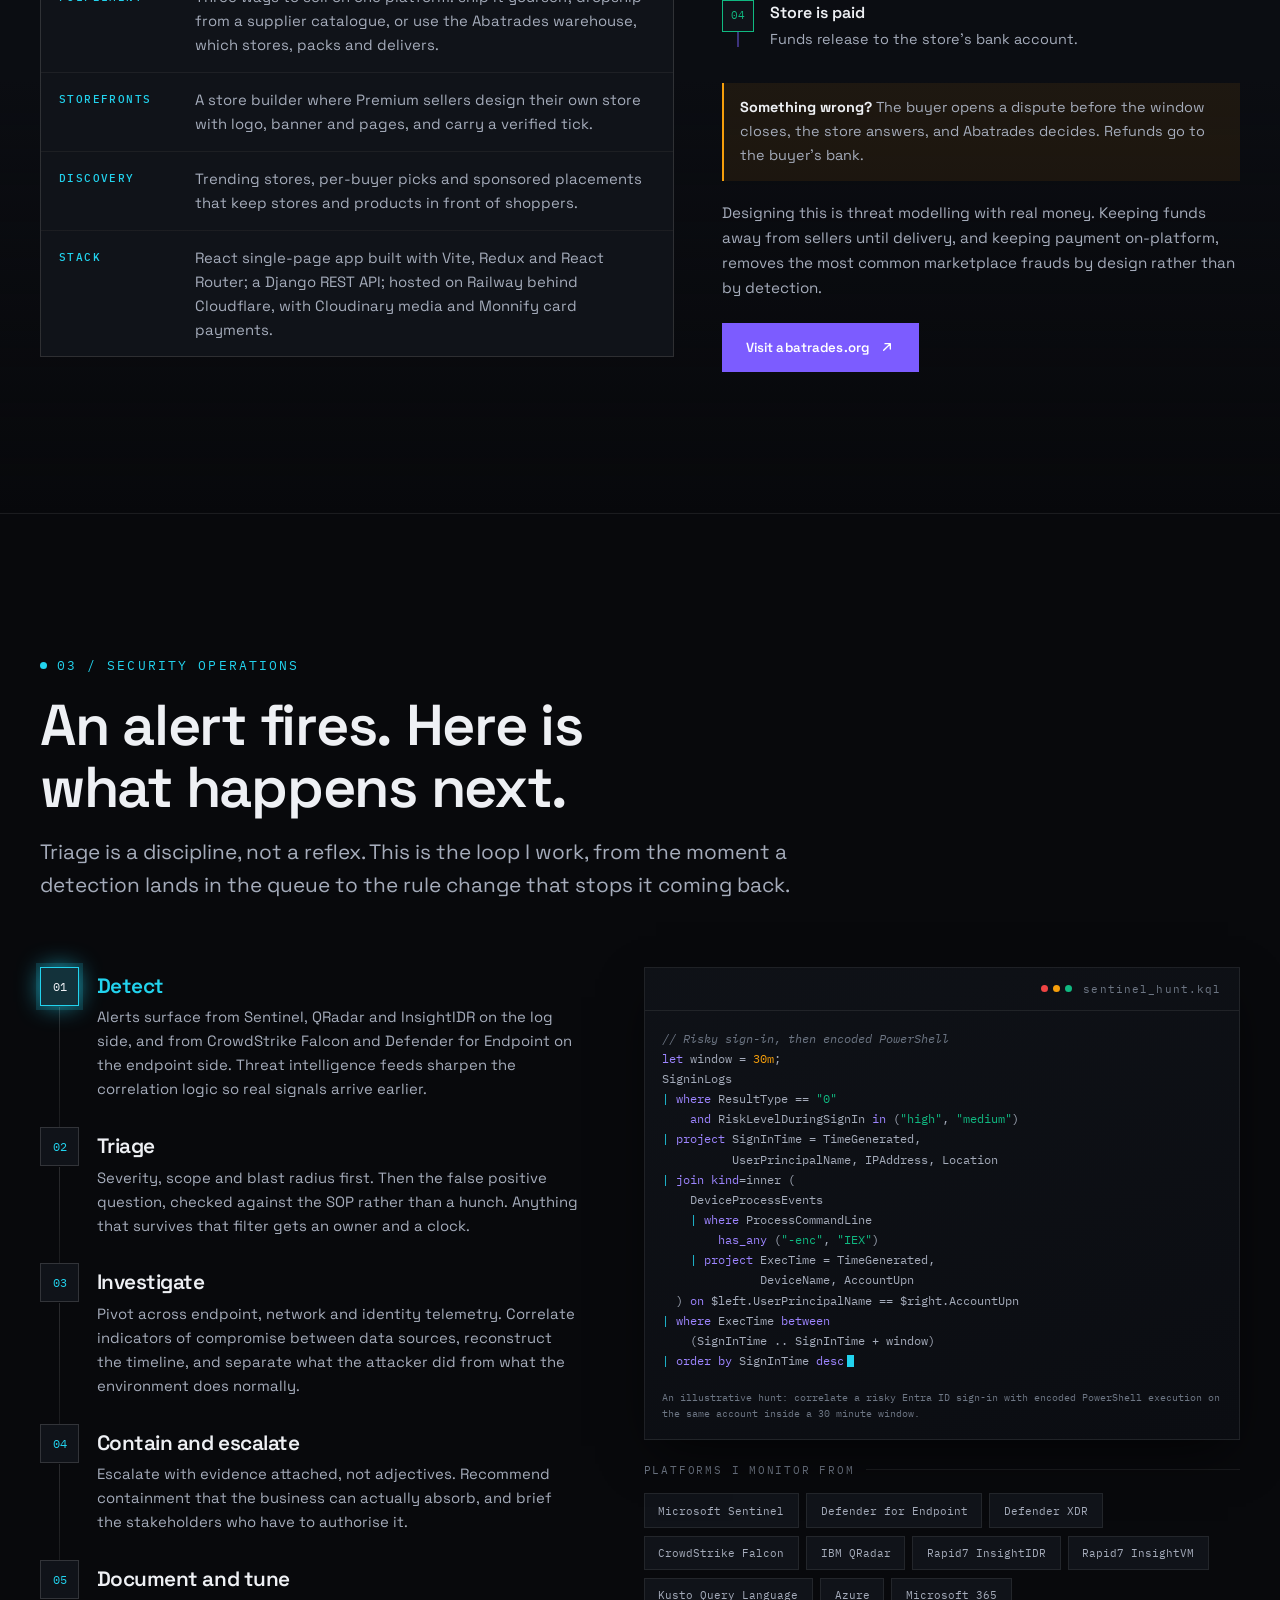
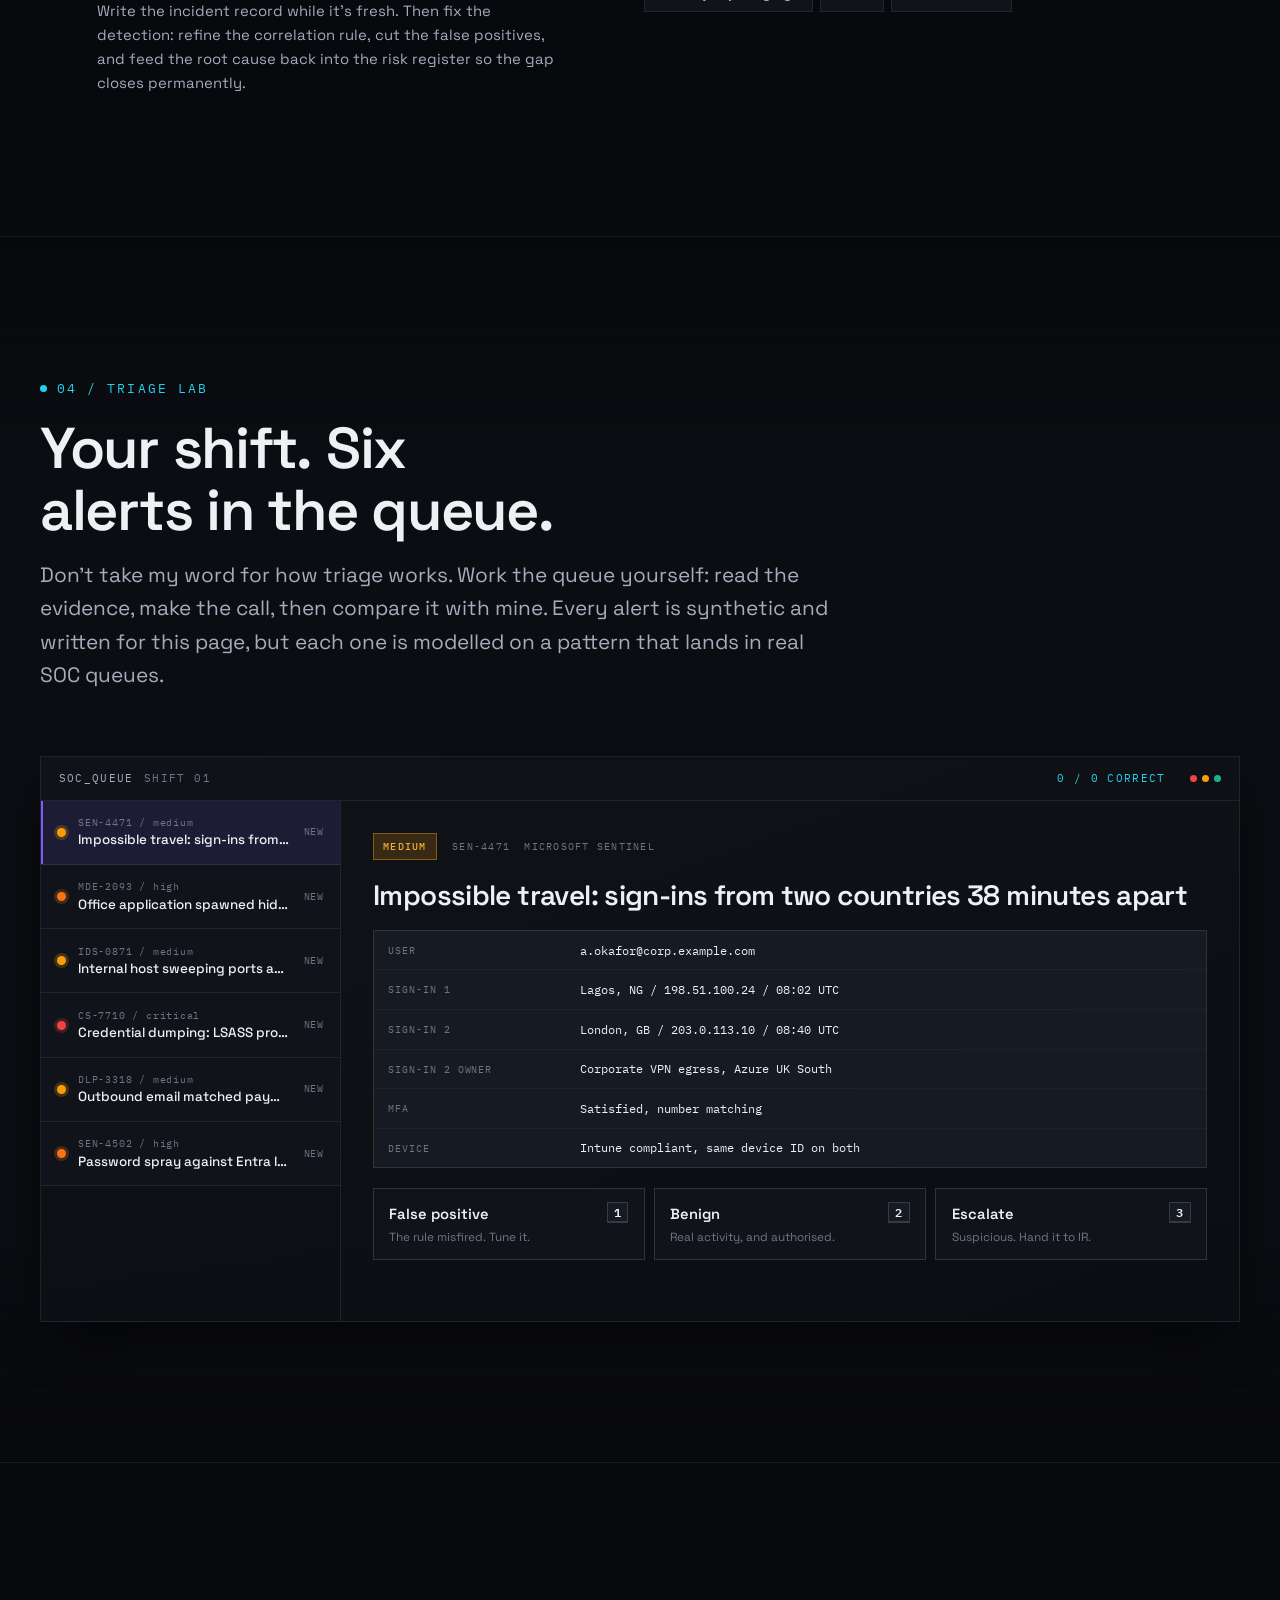
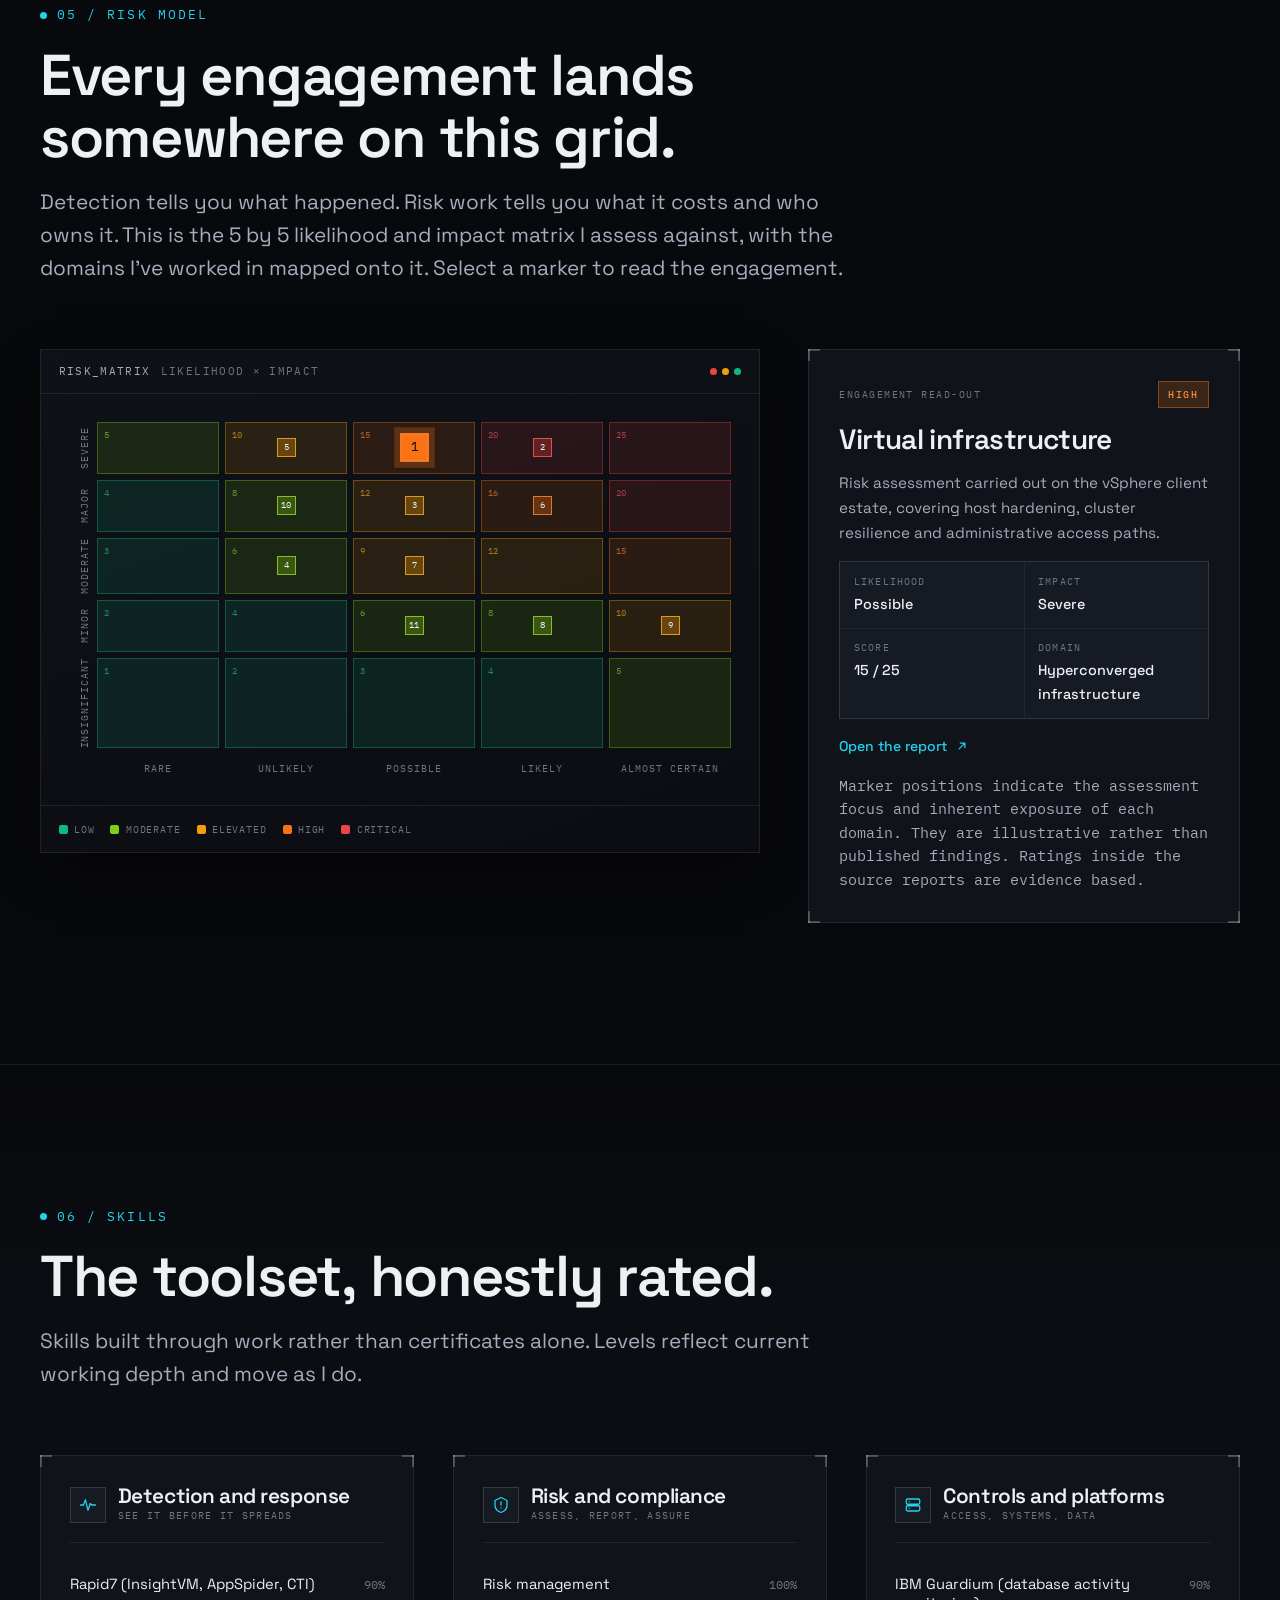
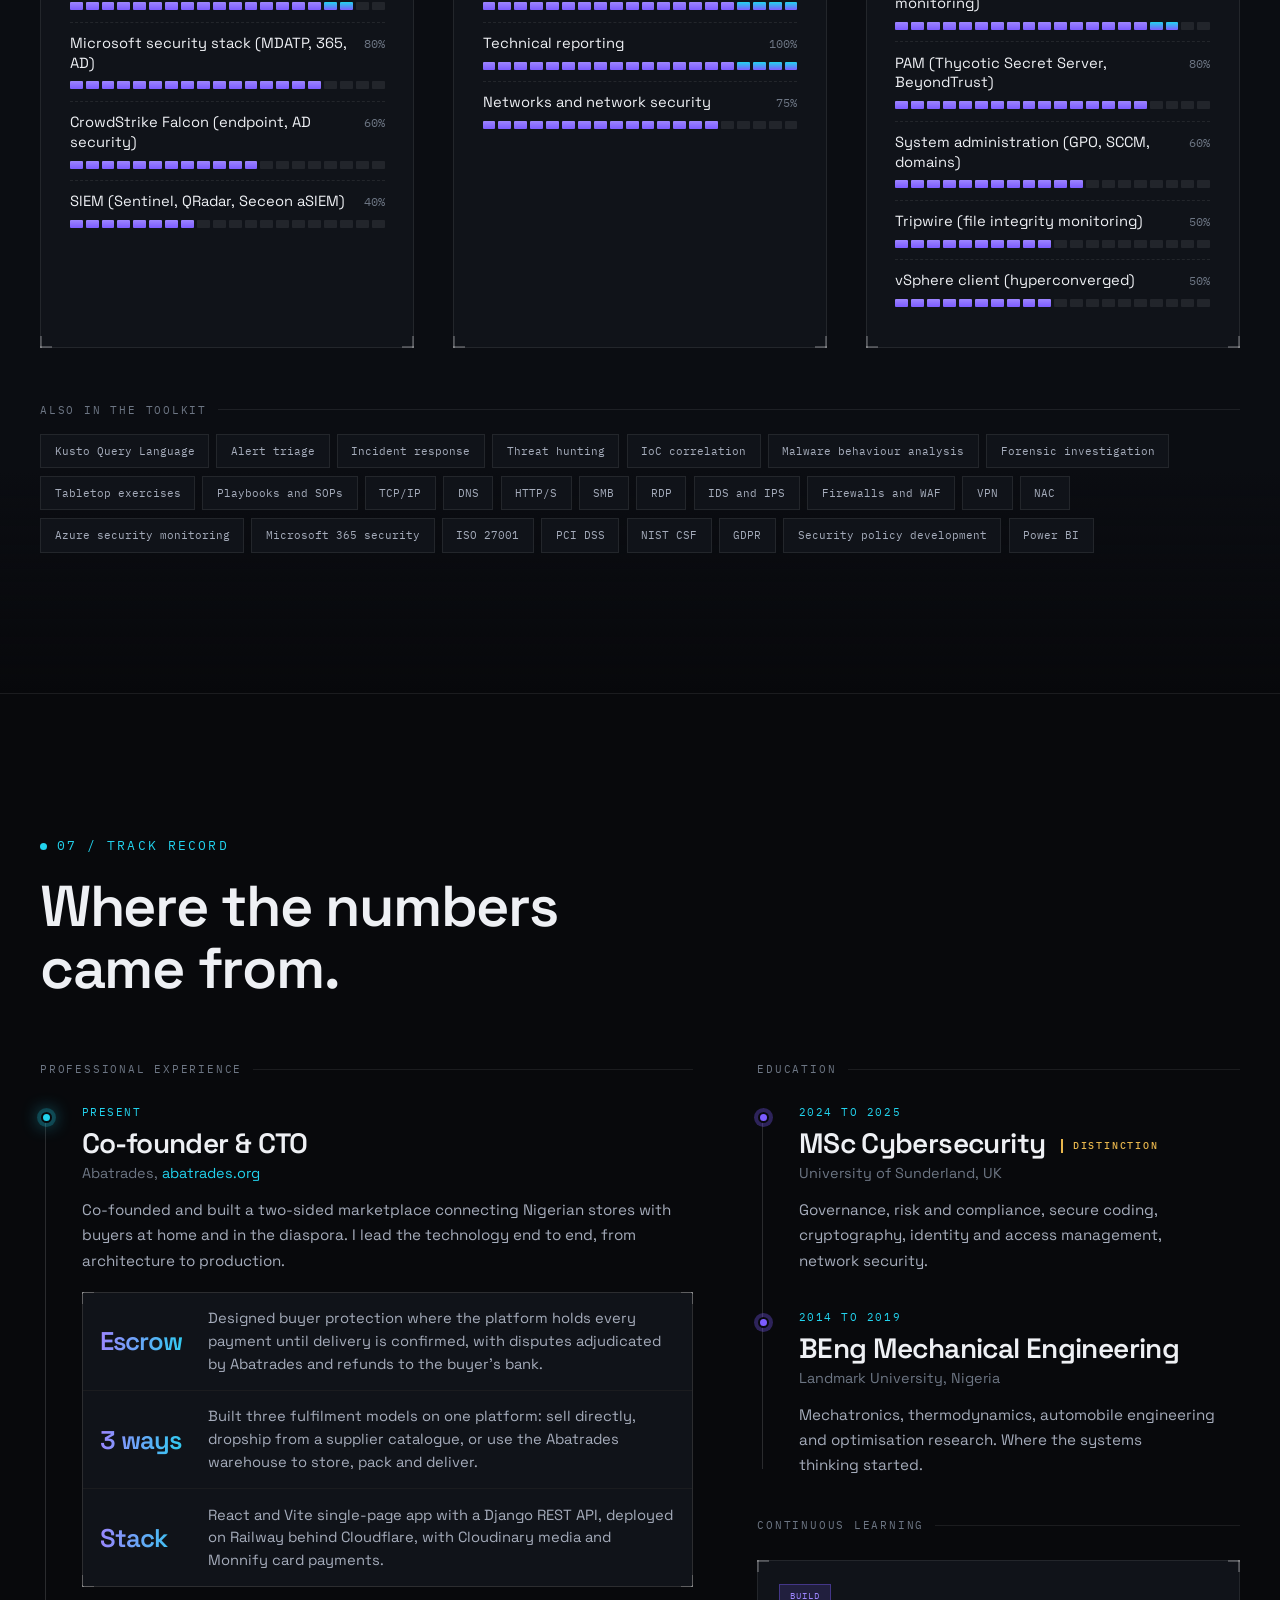
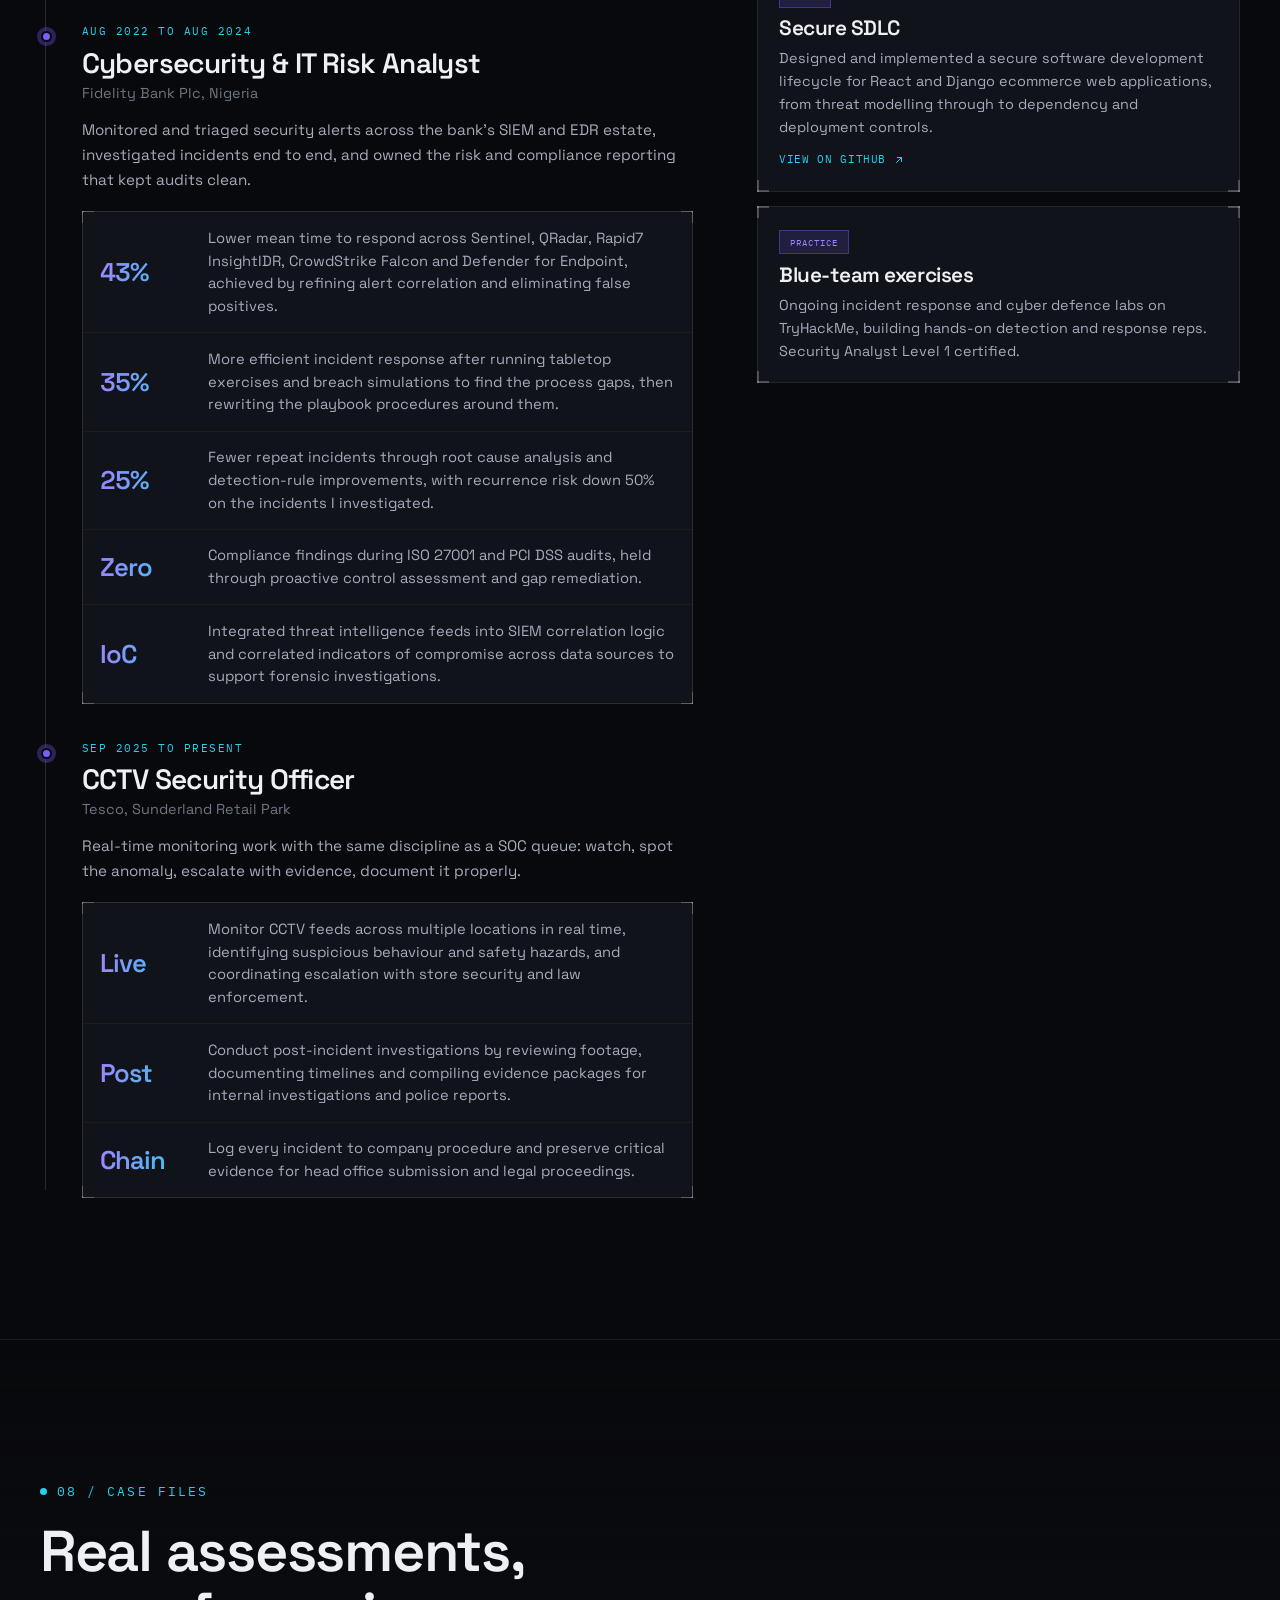
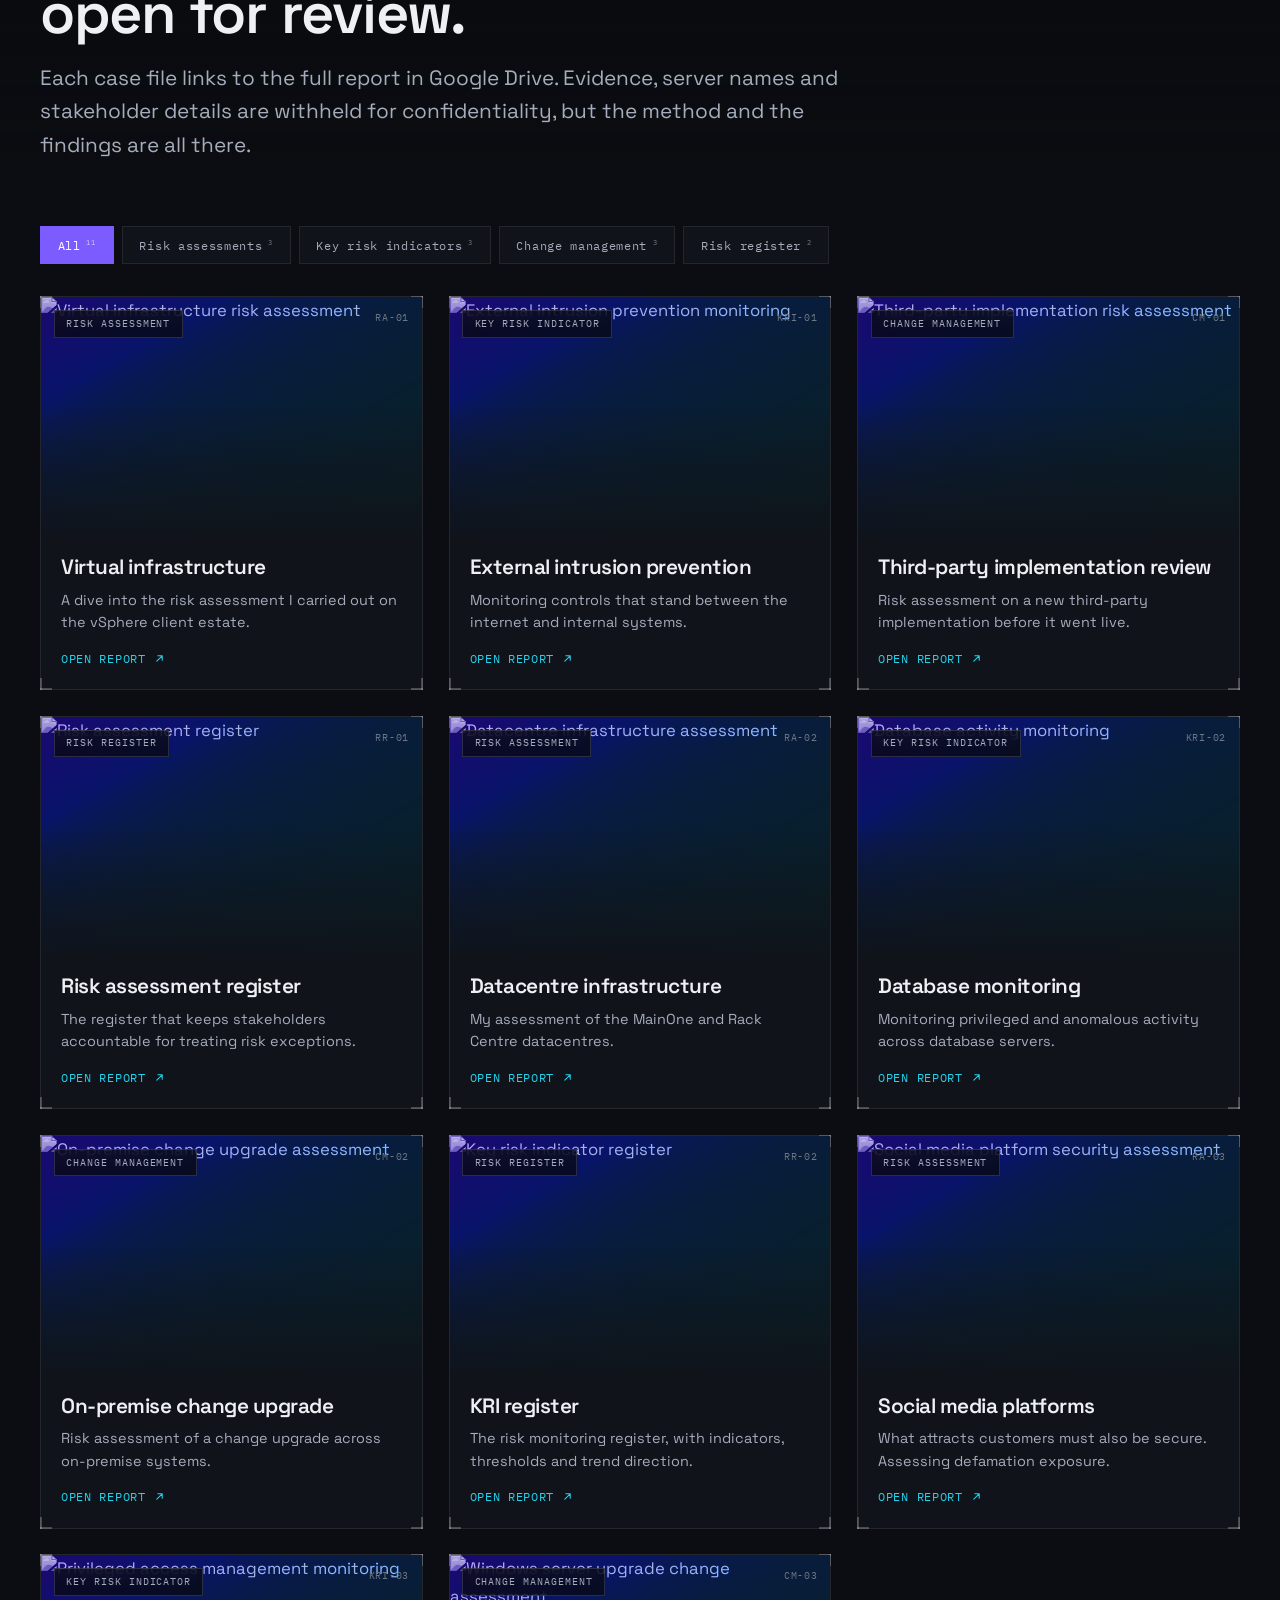
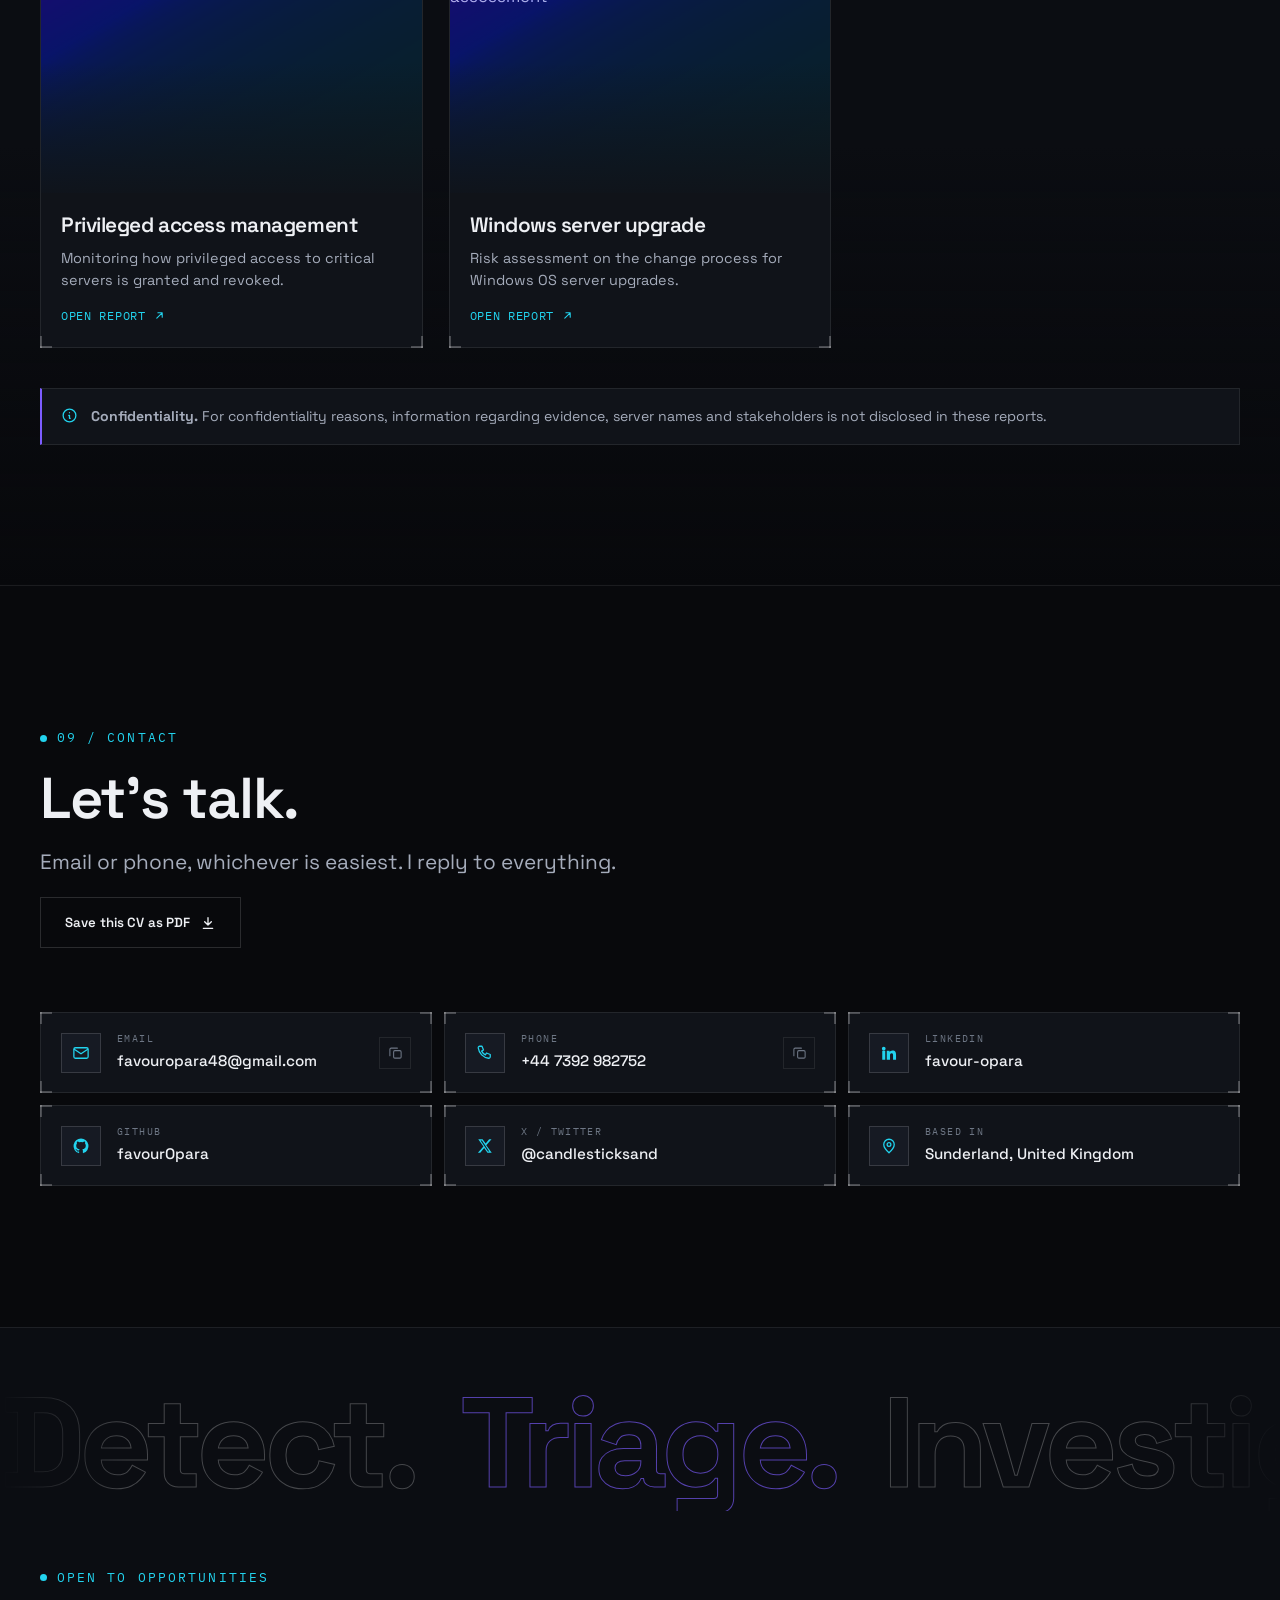
==== commit aaf07a85: "Feature Abatrades: co-founder and CTO venture section - New "02 / Venture" section: role strip, a li" ====
--- a/index.html
+++ b/index.html
@@ -8,7 +8,7 @@
 
   <title>Favour Sobechi Opara | SOC Analyst, Cybersecurity &amp; IT Risk</title>
   <meta name="description"
-    content="SOC analyst and cybersecurity professional. Security monitoring, alert triage and incident response across Microsoft Sentinel, Defender for Endpoint, CrowdStrike Falcon and Rapid7, plus IT risk management and ISO 27001 / PCI DSS compliance.">
+    content="SOC analyst and cybersecurity professional. Security monitoring, alert triage and incident response across Microsoft Sentinel, Defender for Endpoint, CrowdStrike Falcon and Rapid7, plus IT risk management and ISO 27001 / PCI DSS compliance. Co-founder and CTO of Abatrades.">
   <meta name="author" content="Favour Sobechi Opara">
   <link rel="canonical" href="https://favouropara.github.io/">
 
@@ -31,14 +31,20 @@
   <link rel="stylesheet"
     href="https://fonts.googleapis.com/css2?family=Space+Grotesk:wght@400;500;600;700&family=IBM+Plex+Mono:wght@400;500&display=swap">
 
-  <link rel="stylesheet" href="assets/css/site.css?v=20261004e">
+  <link rel="stylesheet" href="assets/css/site.css?v=20261005b">
 
   <script type="application/ld+json">
   {
     "@context": "https://schema.org",
     "@type": "Person",
     "name": "Favour Sobechi Opara",
-    "jobTitle": "SOC Analyst, Cybersecurity & IT Risk Analyst",
+    "jobTitle": "SOC Analyst, Cybersecurity & IT Risk Analyst; Co-founder & CTO, Abatrades",
+    "worksFor": {
+      "@type": "Organization",
+      "name": "Abatrades",
+      "url": "https://abatrades.org",
+      "description": "Nigeria's marketplace connecting buyers with trusted stores."
+    },
     "url": "https://favouropara.github.io/",
     "email": "mailto:favouropara48@gmail.com",
     "telephone": "+447392982752",
@@ -104,9 +110,10 @@
 
       <nav class="nav__links" aria-label="Sections">
         <a href="#about">About</a>
-        <a href="#soc">Security ops</a>
-        <a href="#lab">Triage lab</a>
-        <a href="#risk">Risk model</a>
+        <a href="#venture">Abatrades</a>
+        <a href="#soc">SOC</a>
+        <a href="#lab">Lab</a>
+        <a href="#risk">Risk</a>
         <a href="#capabilities">Skills</a>
         <a href="#experience">Experience</a>
         <a href="#work">Work</a>
@@ -163,19 +170,21 @@
   <!-- Mobile sheet ------------------------------------------------------- -->
   <div class="sheet" id="sheet">
     <a href="#about"><i>01</i> About</a>
-    <a href="#soc"><i>02</i> Security operations</a>
-    <a href="#lab"><i>03</i> Triage lab</a>
-    <a href="#risk"><i>04</i> Risk model</a>
-    <a href="#capabilities"><i>05</i> Skills</a>
-    <a href="#experience"><i>06</i> Experience</a>
-    <a href="#work"><i>07</i> Work</a>
-    <a href="#contact"><i>08</i> Contact</a>
+    <a href="#venture"><i>02</i> Abatrades</a>
+    <a href="#soc"><i>03</i> Security operations</a>
+    <a href="#lab"><i>04</i> Triage lab</a>
+    <a href="#risk"><i>05</i> Risk model</a>
+    <a href="#capabilities"><i>06</i> Skills</a>
+    <a href="#experience"><i>07</i> Experience</a>
+    <a href="#work"><i>08</i> Work</a>
+    <a href="#contact"><i>09</i> Contact</a>
   </div>
 
   <!-- Section rail ------------------------------------------------------- -->
   <nav class="rail" aria-label="Jump to section">
     <button type="button" data-to="top"><span>Top</span></button>
     <button type="button" data-to="about"><span>About</span></button>
+    <button type="button" data-to="venture"><span>Abatrades</span></button>
     <button type="button" data-to="soc"><span>SOC</span></button>
     <button type="button" data-to="lab"><span>Lab</span></button>
     <button type="button" data-to="risk"><span>Risk</span></button>
@@ -196,9 +205,9 @@
         <div class="hero__in">
           <dl class="spec">
             <div><dt>Status</dt><dd>Available for SOC roles</dd></div>
+            <div class="spec__venture"><dt>Venture</dt><dd><a href="#venture">Co-founder &amp; CTO, Abatrades</a></dd></div>
             <div class="spec__award"><dt>Degree</dt><dd>MSc Cybersecurity, Distinction</dd></div>
-            <div><dt>Base</dt><dd>Sunderland, UK</dd></div>
-            <div><dt>Mobility</dt><dd>Willing to relocate</dd></div>
+            <div><dt>Base</dt><dd>Sunderland, UK, will relocate</dd></div>
             <div><dt>Shifts</dt><dd>Open to 24/7 work</dd></div>
           </dl>
 
@@ -218,7 +227,8 @@
             SOC analyst and cybersecurity professional. I watch the alerts, work out which ones actually matter, and
             close the gap that let them through. Two years of monitoring, triage and incident response across
             Sentinel, QRadar, InsightIDR, CrowdStrike Falcon and Defender for Endpoint, backed by the risk and
-            compliance work that keeps an estate audit ready.
+            compliance work that keeps an estate audit ready. I also co-founded
+            <a class="inline-link" href="#venture">Abatrades</a>, a live Nigerian marketplace, and built it as its CTO.
           </p>
 
           <div class="hero__cta">
@@ -448,11 +458,159 @@
       </div>
     </section>
 
-    <!-- ================================================== Security operations -->
-    <section class="section section--hair section--tint" id="soc" data-section>
+    <!-- ============================================================ Venture -->
+    <section class="section section--hair section--tint" id="venture" data-section>
       <div class="shell">
         <div class="sec-head sec-head--wide" data-reveal>
-          <span class="eyebrow">02 / Security operations</span>
+          <span class="eyebrow">02 / Venture</span>
+          <h2>I co-founded a marketplace. Then I built it.</h2>
+          <p>
+            Abatrades is Nigeria's marketplace connecting buyers with trusted stores, and it is live at
+            abatrades.org. As co-founder and CTO I designed and built the platform, and I own how it works end to
+            end: how buyers pay, how money is held, how stores get paid, and how the whole thing stays trustworthy.
+          </p>
+        </div>
+
+        <dl class="venture-role" data-reveal>
+          <div><dt>Role</dt><dd>Co-founder &amp; CTO</dd></div>
+          <div><dt>Company</dt><dd>Abatrades</dd></div>
+          <div><dt>Market</dt><dd>Nigeria and the diaspora</dd></div>
+          <div><dt>Status</dt><dd><span class="live-dot" aria-hidden="true"></span>Live in production</dd></div>
+          <div><dt>Site</dt><dd><a href="https://abatrades.org" target="_blank" rel="noopener">abatrades.org</a></dd></div>
+        </dl>
+
+        <div class="showcase" data-reveal>
+          <div class="showcase__stage">
+            <figure class="browser">
+              <figcaption class="browser__bar">
+                <span class="dots" aria-hidden="true"><i></i><i></i><i></i></span>
+                <span class="browser__url">
+                  <svg viewBox="0 0 24 24" fill="none" stroke="currentColor" stroke-width="2.2" stroke-linecap="round"
+                    stroke-linejoin="round" aria-hidden="true">
+                    <rect x="5" y="11" width="14" height="10" rx="1" />
+                    <path d="M8 11V7a4 4 0 0 1 8 0v4" />
+                  </svg>
+                  <b>abatrades.org</b><span>/</span>
+                </span>
+              </figcaption>
+              <div class="browser__view">
+                <img src="assets/img/abatrades/home-desktop.jpg" width="1600" height="1000"
+                  alt="Abatrades marketplace homepage, desktop view">
+                <img src="assets/img/abatrades/home-desktop.jpg" width="1600" height="1000" alt="" loading="lazy">
+              </div>
+            </figure>
+
+            <figure class="phone" aria-hidden="true">
+              <div class="phone__view">
+                <img src="assets/img/abatrades/home-mobile.jpg" width="600" height="1298" alt="">
+                <img src="assets/img/abatrades/home-mobile.jpg" width="600" height="1298" alt="" loading="lazy">
+              </div>
+            </figure>
+          </div>
+
+          <p class="showcase__cap" aria-live="polite">
+            The storefront: browse by category, search across products and stores, with buyer protection promised
+            up front.
+          </p>
+
+          <div class="showcase__tabs" role="tablist" aria-label="Abatrades pages">
+            <button type="button" role="tab" aria-selected="true" data-path="/"
+              data-desktop="assets/img/abatrades/home-desktop.jpg" data-mobile="assets/img/abatrades/home-mobile.jpg"
+              data-alt="Abatrades marketplace homepage"
+              data-cap="The storefront: browse by category, search across products and stores, with buyer protection promised up front.">
+              <i>01</i><b>Marketplace</b>
+            </button>
+            <button type="button" role="tab" aria-selected="false" data-path="/what-is-abatrades"
+              data-desktop="assets/img/abatrades/what-is-abatrades-desktop.jpg"
+              data-mobile="assets/img/abatrades/what-is-abatrades-mobile.jpg"
+              data-alt="What is Abatrades page for sellers"
+              data-cap="For sellers: open a store free and pay commission only when something sells, with importation, warehousing, marketing and logistics handled.">
+              <i>02</i><b>Sell</b>
+            </button>
+            <button type="button" role="tab" aria-selected="false" data-path="/services"
+              data-desktop="assets/img/abatrades/services-desktop.jpg"
+              data-mobile="assets/img/abatrades/services-mobile.jpg"
+              data-alt="Abatrades warehouse and logistics page"
+              data-cap="Warehouse and logistics: stock stored, packed and delivered, with same-day dispatch on orders confirmed before 2 PM and live tracking.">
+              <i>03</i><b>Warehouse</b>
+            </button>
+            <button type="button" role="tab" aria-selected="false" data-path="/join"
+              data-desktop="assets/img/abatrades/join-desktop.jpg" data-mobile="assets/img/abatrades/join-mobile.jpg"
+              data-alt="Abatrades sign-up choice between buyer and seller"
+              data-cap="Two-sided onboarding: buyers and sellers each get their own path from the first screen.">
+              <i>04</i><b>Join</b>
+            </button>
+          </div>
+        </div>
+
+        <div class="venture-grid">
+          <div data-reveal>
+            <h3>What I built</h3>
+            <ul class="owns">
+              <li>
+                <b>Escrow</b>
+                <span>Buyer payments are held by the platform against each order, not by the store. Funds release
+                  only when the buyer confirms receipt or the protection window closes.</span>
+              </li>
+              <li>
+                <b>Disputes</b>
+                <span>A dispute flow from the buyer's orders page: the store can answer, Abatrades adjudicates, and
+                  refunds go back to the buyer's bank account.</span>
+              </li>
+              <li>
+                <b>Fulfilment</b>
+                <span>Three ways to sell on one platform: ship it yourself, dropship from a supplier catalogue, or
+                  use the Abatrades warehouse, which stores, packs and delivers.</span>
+              </li>
+              <li>
+                <b>Storefronts</b>
+                <span>A store builder where Premium sellers design their own store with logo, banner and pages, and
+                  carry a verified tick.</span>
+              </li>
+              <li>
+                <b>Discovery</b>
+                <span>Trending stores, per-buyer picks and sponsored placements that keep stores and products in
+                  front of shoppers.</span>
+              </li>
+              <li>
+                <b>Stack</b>
+                <span>React single-page app built with Vite, Redux and React Router; a Django REST API; hosted on
+                  Railway behind Cloudflare, with Cloudinary media and Monnify card payments.</span>
+              </li>
+            </ul>
+          </div>
+
+          <div data-reveal style="--rd:120">
+            <h3>How money moves</h3>
+            <ol class="money">
+              <li><b>Buyer pays</b><span>Payment goes to Abatrades, held against the order.</span></li>
+              <li><b>Store ships</b><span>The store sees the order but cannot touch the money.</span></li>
+              <li><b>Buyer confirms</b><span>Receipt confirmed, or the protection window closes.</span></li>
+              <li><b>Store is paid</b><span>Funds release to the store's bank account.</span></li>
+            </ol>
+            <p class="money__alt">
+              <b>Something wrong?</b> The buyer opens a dispute before the window closes, the store answers, and
+              Abatrades decides. Refunds go to the buyer's bank.
+            </p>
+            <p class="money__why">
+              Designing this is threat modelling with real money. Keeping funds away from sellers until delivery,
+              and keeping payment on-platform, removes the most common marketplace frauds by design rather than by
+              detection.
+            </p>
+            <a class="btn" href="https://abatrades.org" target="_blank" rel="noopener">
+              Visit abatrades.org
+              <svg viewBox="0 0 24 24" fill="none" stroke="currentColor" stroke-width="2" stroke-linecap="round" stroke-linejoin="round" aria-hidden="true"><path d="M7 17L17 7M9 7h8v8" /></svg>
+            </a>
+          </div>
+        </div>
+      </div>
+    </section>
+
+    <!-- ================================================== Security operations -->
+    <section class="section section--hair" id="soc" data-section>
+      <div class="shell">
+        <div class="sec-head sec-head--wide" data-reveal>
+          <span class="eyebrow">03 / Security operations</span>
           <h2>An alert fires. Here is what happens next.</h2>
           <p>
             Triage is a discipline, not a reflex. This is the loop I work, from the moment a detection lands in the
@@ -567,10 +725,10 @@
     </section>
 
     <!-- ========================================================= Triage lab -->
-    <section class="section section--hair" id="lab" data-section>
+    <section class="section section--hair section--tint" id="lab" data-section>
       <div class="shell">
         <div class="sec-head sec-head--wide" data-reveal>
-          <span class="eyebrow">03 / Triage lab</span>
+          <span class="eyebrow">04 / Triage lab</span>
           <h2>Your shift. Six alerts in the queue.</h2>
           <p>
             Don't take my word for how triage works. Work the queue yourself: read the evidence, make the call, then
@@ -600,10 +758,10 @@
     </section>
 
     <!-- ========================================================= Risk matrix -->
-    <section class="section section--hair section--tint" id="risk" data-section>
+    <section class="section section--hair" id="risk" data-section>
       <div class="shell">
         <div class="sec-head sec-head--wide" data-reveal>
-          <span class="eyebrow">04 / Risk model</span>
+          <span class="eyebrow">05 / Risk model</span>
           <h2>Every engagement lands somewhere on this grid.</h2>
           <p>
             Detection tells you what happened. Risk work tells you what it costs and who owns it. This is the 5 by 5
@@ -761,10 +919,10 @@
     </section>
 
     <!-- ============================================================== Skills -->
-    <section class="section section--hair" id="capabilities" data-section>
+    <section class="section section--hair section--tint" id="capabilities" data-section>
       <div class="shell">
         <div class="sec-head sec-head--wide" data-reveal>
-          <span class="eyebrow">05 / Skills</span>
+          <span class="eyebrow">06 / Skills</span>
           <h2>The toolset, honestly rated.</h2>
           <p>
             Skills built through work rather than certificates alone. Levels reflect current working depth and move
@@ -922,10 +1080,10 @@
     </section>
 
     <!-- ========================================================== Experience -->
-    <section class="section section--hair section--tint" id="experience" data-section>
+    <section class="section section--hair" id="experience" data-section>
       <div class="shell">
         <div class="sec-head" data-reveal>
-          <span class="eyebrow">06 / Track record</span>
+          <span class="eyebrow">07 / Track record</span>
           <h2>Where the numbers came from.</h2>
         </div>
 
@@ -934,6 +1092,34 @@
             <h3>Professional experience</h3>
 
             <div class="tl">
+              <article class="tl__item tl__item--venture">
+                <p class="tl__when">Present</p>
+                <h3>Co-founder &amp; CTO</h3>
+                <p class="tl__where">Abatrades, <a href="https://abatrades.org" target="_blank" rel="noopener">abatrades.org</a></p>
+                <p class="tl__note">
+                  Co-founded and built a two-sided marketplace connecting Nigerian stores with buyers at home and in
+                  the diaspora. I lead the technology end to end, from architecture to production.
+                </p>
+
+                <ul class="impact">
+                  <li>
+                    <b>Escrow</b>
+                    <span>Designed buyer protection where the platform holds every payment until delivery is
+                      confirmed, with disputes adjudicated by Abatrades and refunds to the buyer's bank.</span>
+                  </li>
+                  <li>
+                    <b>3 ways</b>
+                    <span>Built three fulfilment models on one platform: sell directly, dropship from a supplier
+                      catalogue, or use the Abatrades warehouse to store, pack and deliver.</span>
+                  </li>
+                  <li>
+                    <b>Stack</b>
+                    <span>React and Vite single-page app with a Django REST API, deployed on Railway behind
+                      Cloudflare, with Cloudinary media and Monnify card payments.</span>
+                  </li>
+                </ul>
+              </article>
+
               <article class="tl__item">
                 <p class="tl__when">Aug 2022 to Aug 2024</p>
                 <h3>Cybersecurity &amp; IT Risk Analyst</h3>
@@ -1063,10 +1249,10 @@
     </section>
 
     <!-- =========================================================== Case files -->
-    <section class="section section--hair" id="work" data-section>
+    <section class="section section--hair section--tint" id="work" data-section>
       <div class="shell">
         <div class="sec-head sec-head--wide" data-reveal>
-          <span class="eyebrow">07 / Case files</span>
+          <span class="eyebrow">08 / Case files</span>
           <h2>Real assessments, open for review.</h2>
           <p>
             Each case file links to the full report in Google Drive. Evidence, server names and stakeholder details
@@ -1332,10 +1518,10 @@
     </section>
 
     <!-- ============================================================= Contact -->
-    <section class="section section--hair section--tint" id="contact" data-section>
+    <section class="section section--hair" id="contact" data-section>
       <div class="shell">
         <div class="sec-head" data-reveal>
-          <span class="eyebrow">08 / Contact</span>
+          <span class="eyebrow">09 / Contact</span>
           <h2>Let's talk.</h2>
           <p>Email or phone, whichever is easiest. I reply to everything.</p>
           <div>
@@ -1498,6 +1684,7 @@
 
         <nav class="footer__nav" aria-label="Footer">
           <a href="#about">About</a>
+          <a href="#venture">Abatrades</a>
           <a href="#soc">Security ops</a>
           <a href="#lab">Triage lab</a>
           <a href="#risk">Risk model</a>
@@ -1568,8 +1755,8 @@
     </form>
   </dialog>
 
-  <script src="assets/js/site.js?v=20261004e" defer></script>
-  <script src="assets/js/motion.js?v=20261004e" defer></script>
+  <script src="assets/js/site.js?v=20261005b" defer></script>
+  <script src="assets/js/motion.js?v=20261005b" defer></script>
 </body>
 
 </html>
--- a/assets/css/site.css
+++ b/assets/css/site.css
@@ -353,6 +353,14 @@
   box-shadow: 0 14px 34px -12px var(--glow);
 }
 
+/* The hover lift moves the hit box up; extend it downward by the same
+   amount so a pointer resting on the bottom edge cannot flicker it. */
+.btn::before {
+  content: "";
+  position: absolute;
+  inset: 0 0 -4px;
+}
+
 .btn:active {
   transform: translateY(0);
 }
@@ -560,6 +568,7 @@
 }
 
 .nav__links a {
+  white-space: nowrap;
   position: relative;
   display: block;
   padding: 0.5rem 0.8rem;
@@ -867,13 +876,16 @@
 }
 
 /* Availability as a spec sheet: label over value, hairline separated. */
+/* Every item carries a left divider; the strip is pulled left and clipped
+   so whichever item starts a row, its divider falls outside the frame. */
 .spec {
   display: flex;
   flex-wrap: wrap;
   row-gap: 0.9rem;
-  margin: 0;
+  margin: 0 0 0 calc(-1.4rem - 1px);
+  padding-top: 0.85rem;
   border-top: 1px solid var(--line-2);
-  padding-top: 0.85rem;
+  clip-path: inset(0 0 0 calc(1.4rem + 1px));
 }
 
 .spec > div {
@@ -881,11 +893,6 @@
   gap: 0.25rem;
   padding: 0 1.4rem;
   border-left: 1px solid var(--line-2);
-}
-
-.spec > div:first-child {
-  padding-left: 0;
-  border-left: 0;
 }
 
 .spec dt {
@@ -902,6 +909,27 @@
   font-size: 0.8rem;
   color: var(--ink);
   white-space: nowrap;
+}
+
+.spec__venture dd a {
+  color: var(--accent-2);
+  box-shadow: inset 0 -1px 0 color-mix(in srgb, var(--accent-2) 60%, transparent);
+}
+
+.inline-link {
+  color: var(--ink);
+  font-weight: 500;
+  box-shadow: inset 0 -2px 0 var(--accent-2);
+}
+
+/* The venture leads the timeline, so it gets the accent node. */
+.tl__item--venture::before {
+  background: var(--accent-2) !important;
+  box-shadow: 0 0 0 4px var(--glow-2), 0 0 18px var(--accent-2) !important;
+}
+
+.tl__where a {
+  color: var(--accent-2);
 }
 
 .spec__award {
@@ -928,8 +956,8 @@
     grid-template-columns: 1fr 1fr;
     column-gap: 1rem;
   }
-  .spec > div,
-  .spec > div:first-child {
+  .spec { margin-left: 0; clip-path: none; }
+  .spec > div {
     padding: 0;
     border-left: 0;
   }
@@ -3441,6 +3469,523 @@
   .impact li { grid-template-columns: 1fr; gap: 0.3rem; }
   .footer__grid { flex-direction: column; align-items: flex-start; }
   .hero__title { letter-spacing: -0.035em; }
+}
+
+/* --------------------------------------------------------------------------
+   Venture: Abatrades
+   -------------------------------------------------------------------------- */
+
+.venture-role {
+  display: flex;
+  flex-wrap: wrap;
+  row-gap: 0.9rem;
+  margin: 0 0 clamp(2rem, 4vw, 3rem) calc(-1.6rem - 1px);
+  padding: 0.95rem 0;
+  border-block: 1px solid var(--line-2);
+  clip-path: inset(0 0 0 calc(1.6rem + 1px));
+}
+
+.venture-role > div {
+  display: grid;
+  gap: 0.25rem;
+  padding: 0 1.6rem;
+  border-left: 1px solid var(--line-2);
+}
+
+.venture-role dt {
+  font-family: var(--font-mono);
+  font-size: 0.6rem;
+  letter-spacing: 0.2em;
+  text-transform: uppercase;
+  color: var(--ink-3);
+}
+
+.venture-role dd {
+  margin: 0;
+  font-size: 1rem;
+  font-weight: 600;
+}
+
+.venture-role a {
+  color: var(--accent-2);
+  text-decoration: underline;
+  text-underline-offset: 4px;
+}
+
+.live-dot {
+  display: inline-block;
+  width: 8px;
+  height: 8px;
+  margin-right: 0.45rem;
+  border-radius: 50%;
+  background: var(--heat-1);
+  box-shadow: 0 0 10px var(--heat-1);
+  vertical-align: 0.05em;
+  animation: blink 1.6s steps(2, start) infinite;
+}
+
+/* Showcase ---------------------------------------------------------------- */
+
+.showcase__stage {
+  position: relative;
+  padding-right: clamp(3rem, 12vw, 9rem);
+  padding-bottom: clamp(2rem, 5vw, 3.5rem);
+}
+
+.browser {
+  position: relative;
+  margin: 0;
+  border: 1px solid var(--line-2);
+  background: var(--surface);
+  box-shadow: 0 40px 90px -40px rgba(0, 0, 0, 0.75), 0 0 0 1px rgba(255, 255, 255, 0.02);
+  transform: perspective(1800px) rotateY(var(--sy, 0deg)) rotateX(var(--sx, 0deg));
+  transition: transform 0.6s var(--ease);
+}
+
+.browser__bar {
+  display: flex;
+  align-items: center;
+  gap: 0.9rem;
+  padding: 0.6rem 0.9rem;
+  border-bottom: 1px solid var(--line);
+  background: var(--surface-2);
+}
+
+.browser__bar .dots {
+  margin-left: 0;
+}
+
+.browser__url {
+  flex: 1;
+  display: flex;
+  align-items: center;
+  gap: 0.5rem;
+  max-width: 520px;
+  margin-inline: auto;
+  padding: 0.35rem 0.75rem;
+  border: 1px solid var(--line);
+  background: var(--bg);
+  font-family: var(--font-mono);
+  font-size: 0.72rem;
+  color: var(--ink-2);
+  white-space: nowrap;
+  overflow: hidden;
+}
+
+.browser__url svg {
+  flex: none;
+  width: 12px;
+  height: 12px;
+  color: var(--heat-1);
+}
+
+.browser__url b {
+  color: var(--ink);
+  font-weight: 500;
+}
+
+.browser__view,
+.phone__view {
+  position: relative;
+  overflow: hidden;
+  background: #0b0d12;
+}
+
+.browser__view {
+  aspect-ratio: 16 / 10;
+}
+
+.browser__view img,
+.phone__view img {
+  position: absolute;
+  inset: 0;
+  width: 100%;
+  height: 100%;
+  object-fit: cover;
+  object-position: 50% 0;
+  opacity: 0;
+  transition: opacity 0.7s var(--ease);
+}
+
+.browser__view img.is-on,
+.phone__view img.is-on {
+  opacity: 1;
+}
+
+/* A full-page capture scrolls itself on hover. */
+.browser__view img.is-tall {
+  transition: opacity 0.7s var(--ease), object-position 10s linear;
+}
+
+.showcase__stage:hover .browser__view img.is-tall.is-on {
+  object-position: 50% 100%;
+}
+
+.browser__hint {
+  position: absolute;
+  right: 0.8rem;
+  bottom: 0.8rem;
+  z-index: 2;
+  padding: 0.3rem 0.6rem;
+  background: rgba(8, 9, 12, 0.78);
+  border: 1px solid rgba(255, 255, 255, 0.12);
+  font-family: var(--font-mono);
+  font-size: 0.6rem;
+  letter-spacing: 0.14em;
+  text-transform: uppercase;
+  color: #d7dbe3;
+  pointer-events: none;
+  transition: opacity 0.3s;
+}
+
+.showcase__stage:hover .browser__hint {
+  opacity: 0;
+}
+
+.phone {
+  position: absolute;
+  right: 0;
+  bottom: 0;
+  z-index: 3;
+  width: clamp(130px, 21%, 250px);
+  margin: 0;
+  padding: 10px 7px 12px;
+  border: 1px solid var(--line-3);
+  background: linear-gradient(160deg, #1c2029, #0a0b0f);
+  box-shadow: 0 30px 60px -20px rgba(0, 0, 0, 0.85), -20px 0 60px -30px var(--glow);
+  transform: translateY(var(--py, 0px));
+  transition: transform 0.6s var(--ease);
+}
+
+.phone::before {
+  content: "";
+  display: block;
+  width: 34%;
+  height: 4px;
+  margin: 0 auto 8px;
+  background: #2a2f3a;
+}
+
+.phone__view {
+  aspect-ratio: 390 / 844;
+}
+
+/* Captions differ in length; reserve the tallest so nothing below jumps
+   when the slide changes. */
+.showcase__cap {
+  margin-top: 1rem;
+  min-height: 3.2em;
+  line-height: 1.6;
+  font-family: var(--font-mono);
+  font-size: 0.74rem;
+  color: var(--ink-3);
+}
+
+.showcase__tabs {
+  display: grid;
+  grid-template-columns: repeat(auto-fit, minmax(140px, 1fr));
+  gap: 1px;
+  margin-top: 1.25rem;
+  border: 1px solid var(--line);
+  background: var(--line);
+}
+
+.showcase__tabs button {
+  position: relative;
+  display: grid;
+  gap: 0.2rem;
+  padding: 0.85rem 1rem 1rem;
+  background: var(--surface);
+  text-align: left;
+  transition: background-color 0.2s;
+}
+
+.showcase__tabs button:hover {
+  background: var(--surface-2);
+}
+
+.showcase__tabs button[aria-selected="true"] {
+  background: color-mix(in srgb, var(--accent) 10%, var(--surface));
+}
+
+.showcase__tabs i {
+  font-style: normal;
+  font-family: var(--font-mono);
+  font-size: 0.6rem;
+  letter-spacing: 0.16em;
+  color: var(--ink-3);
+}
+
+.showcase__tabs b {
+  font-size: 0.88rem;
+  font-weight: 600;
+}
+
+/* Run bar: fills over the slide's dwell time. */
+.showcase__tabs button::after {
+  content: "";
+  position: absolute;
+  left: 0;
+  right: 0;
+  bottom: 0;
+  height: 2px;
+  background: linear-gradient(90deg, var(--accent), var(--accent-2));
+  transform: scaleX(0);
+  transform-origin: left;
+}
+
+.showcase__tabs button[aria-selected="true"]::after {
+  transform: scaleX(1);
+}
+
+.showcase.is-live .showcase__tabs button.is-run::after {
+  animation: run var(--dur, 6500ms) linear both;
+}
+
+.showcase.is-paused .showcase__tabs button.is-run::after {
+  animation-play-state: paused;
+}
+
+@keyframes run {
+  from { transform: scaleX(0); }
+  to { transform: scaleX(1); }
+}
+
+/* What I own + security posture ---------------------------------------- */
+
+.venture-grid {
+  display: grid;
+  grid-template-columns: minmax(0, 1.1fr) minmax(0, 0.9fr);
+  gap: clamp(1.5rem, 4vw, 3rem);
+  margin-top: clamp(3rem, 6vw, 4.5rem);
+}
+
+.venture-grid h3 {
+  display: flex;
+  align-items: center;
+  gap: 0.7rem;
+  margin-bottom: 1.2rem;
+  font-family: var(--font-mono);
+  font-size: 0.7rem;
+  font-weight: 400;
+  letter-spacing: 0.16em;
+  text-transform: uppercase;
+  color: var(--ink-3);
+}
+
+.venture-grid h3::after {
+  content: "";
+  flex: 1;
+  height: 1px;
+  background: var(--line);
+}
+
+.owns {
+  display: grid;
+  gap: 1px;
+  border: 1px solid var(--line);
+  background: var(--line);
+}
+
+.owns li {
+  display: grid;
+  grid-template-columns: 7.5rem minmax(0, 1fr);
+  gap: 1rem;
+  padding: 0.95rem 1.1rem;
+  background: var(--surface);
+}
+
+.owns b {
+  font-family: var(--font-mono);
+  font-size: 0.66rem;
+  font-weight: 500;
+  letter-spacing: 0.14em;
+  text-transform: uppercase;
+  color: var(--accent-2);
+  padding-top: 0.2rem;
+}
+
+.owns span {
+  color: var(--ink-2);
+  font-size: 0.93rem;
+  line-height: 1.6;
+}
+
+.posture {
+  border: 1px solid var(--line);
+  background: var(--surface);
+}
+
+.posture__head {
+  display: flex;
+  justify-content: space-between;
+  gap: 1rem;
+  padding: 0.75rem 1.1rem;
+  border-bottom: 1px solid var(--line);
+  font-family: var(--font-mono);
+  font-size: 0.62rem;
+  letter-spacing: 0.14em;
+  text-transform: uppercase;
+  color: var(--ink-3);
+}
+
+.posture ul {
+  display: grid;
+}
+
+.posture li {
+  display: grid;
+  grid-template-columns: auto minmax(0, 1fr) auto;
+  align-items: center;
+  gap: 0.8rem;
+  padding: 0.7rem 1.1rem;
+  border-bottom: 1px solid var(--line);
+  font-family: var(--font-mono);
+  font-size: 0.74rem;
+}
+
+.posture li:last-child {
+  border-bottom: 0;
+}
+
+.posture li i {
+  width: 8px;
+  height: 8px;
+  border-radius: 50%;
+  background: var(--st);
+  box-shadow: 0 0 8px var(--st);
+}
+
+.posture li em {
+  font-style: normal;
+  font-size: 0.62rem;
+  letter-spacing: 0.14em;
+  text-transform: uppercase;
+  color: var(--st);
+}
+
+.posture li[data-st="pass"] { --st: var(--heat-1); }
+.posture li[data-st="warn"] { --st: var(--heat-3); }
+.posture li[data-st="info"] { --st: var(--accent-2); }
+
+.posture__note {
+  padding: 0.8rem 1.1rem;
+  border-top: 1px solid var(--line);
+  font-family: var(--font-mono);
+  font-size: 0.62rem;
+  line-height: 1.6;
+  color: var(--ink-3);
+}
+
+.money {
+  position: relative;
+  display: grid;
+  counter-reset: m;
+  margin-bottom: 1.2rem;
+}
+
+/* Rail down the left edge with a coin of light travelling along it. */
+.money::before {
+  content: "";
+  position: absolute;
+  left: 15px;
+  top: 16px;
+  bottom: 16px;
+  width: 2px;
+  background: linear-gradient(180deg, var(--heat-1), var(--accent-2) 60%, var(--accent));
+  opacity: 0.45;
+}
+
+.money::after {
+  content: "";
+  position: absolute;
+  left: 11px;
+  top: 12px;
+  width: 10px;
+  height: 10px;
+  background: var(--gold, #e8b64c);
+  box-shadow: 0 0 14px 3px rgba(232, 182, 76, 0.65);
+  animation: coin 5.2s var(--ease-io) infinite;
+}
+
+@keyframes coin {
+  0% { top: 12px; opacity: 0; }
+  8% { opacity: 1; }
+  92% { opacity: 1; }
+  100% { top: calc(100% - 22px); opacity: 0; }
+}
+
+.money li {
+  position: relative;
+  display: grid;
+  gap: 0.15rem;
+  padding: 0.7rem 0 0.7rem 3rem;
+  counter-increment: m;
+}
+
+.money li::before {
+  content: "0" counter(m);
+  position: absolute;
+  left: 0;
+  top: 0.7rem;
+  width: 32px;
+  height: 32px;
+  display: grid;
+  place-items: center;
+  border: 1px solid var(--line-2);
+  background: var(--surface);
+  font-family: var(--font-mono);
+  font-size: 0.66rem;
+  color: var(--accent-2);
+}
+
+.money li:last-child::before {
+  border-color: var(--heat-1);
+  color: var(--heat-1);
+}
+
+.money b {
+  font-size: 1rem;
+  font-weight: 600;
+}
+
+.money span {
+  color: var(--ink-2);
+  font-size: 0.9rem;
+}
+
+.money__alt {
+  padding: 0.85rem 1rem;
+  border-left: 2px solid var(--heat-3);
+  background: color-mix(in srgb, var(--heat-3) 8%, transparent);
+  color: var(--ink-2);
+  font-size: 0.9rem;
+}
+
+.money__alt b {
+  color: var(--ink);
+}
+
+.money__why {
+  margin: 1.2rem 0 1.4rem;
+  color: var(--ink-2);
+  font-size: 0.95rem;
+  line-height: 1.65;
+}
+
+@media (max-width: 1000px) {
+  .venture-grid { grid-template-columns: minmax(0, 1fr); }
+}
+
+@media (max-width: 640px) {
+  .venture-role { display: grid; grid-template-columns: 1fr 1fr; column-gap: 1rem; }
+  .venture-role { margin-left: 0; clip-path: none; }
+  .venture-role > div { padding: 0; border-left: 0; }
+  .showcase__stage { padding-right: 0; padding-bottom: 0; }
+  .phone { position: relative; width: 46%; margin: -28% 0 0 auto; }
+  .owns li { grid-template-columns: minmax(0, 1fr); gap: 0.3rem; }
+  .browser__url { font-size: 0.64rem; }
+  .showcase__cap { min-height: 6.4em; }
 }
 
 /* Corner registration marks ---------------------------------------------- */
@@ -4050,6 +4595,9 @@
   .readout,
   .footer__btns,
   .footer__marquee,
+  .showcase__tabs,
+  .browser__hint,
+  .phone,
   .cursor,
   .spot,
   .glare,
@@ -4085,6 +4633,7 @@
   .hero__in { opacity: 1 !important; translate: none !important; }
   .hero__title .grad::before,
   .hero__title .grad::after,
+  .money::after,
   .eyebrow::before { display: none; }
   .hero__title .ln > span { transform: none !important; animation: none !important; }
   .meter i { transform: none !important; }
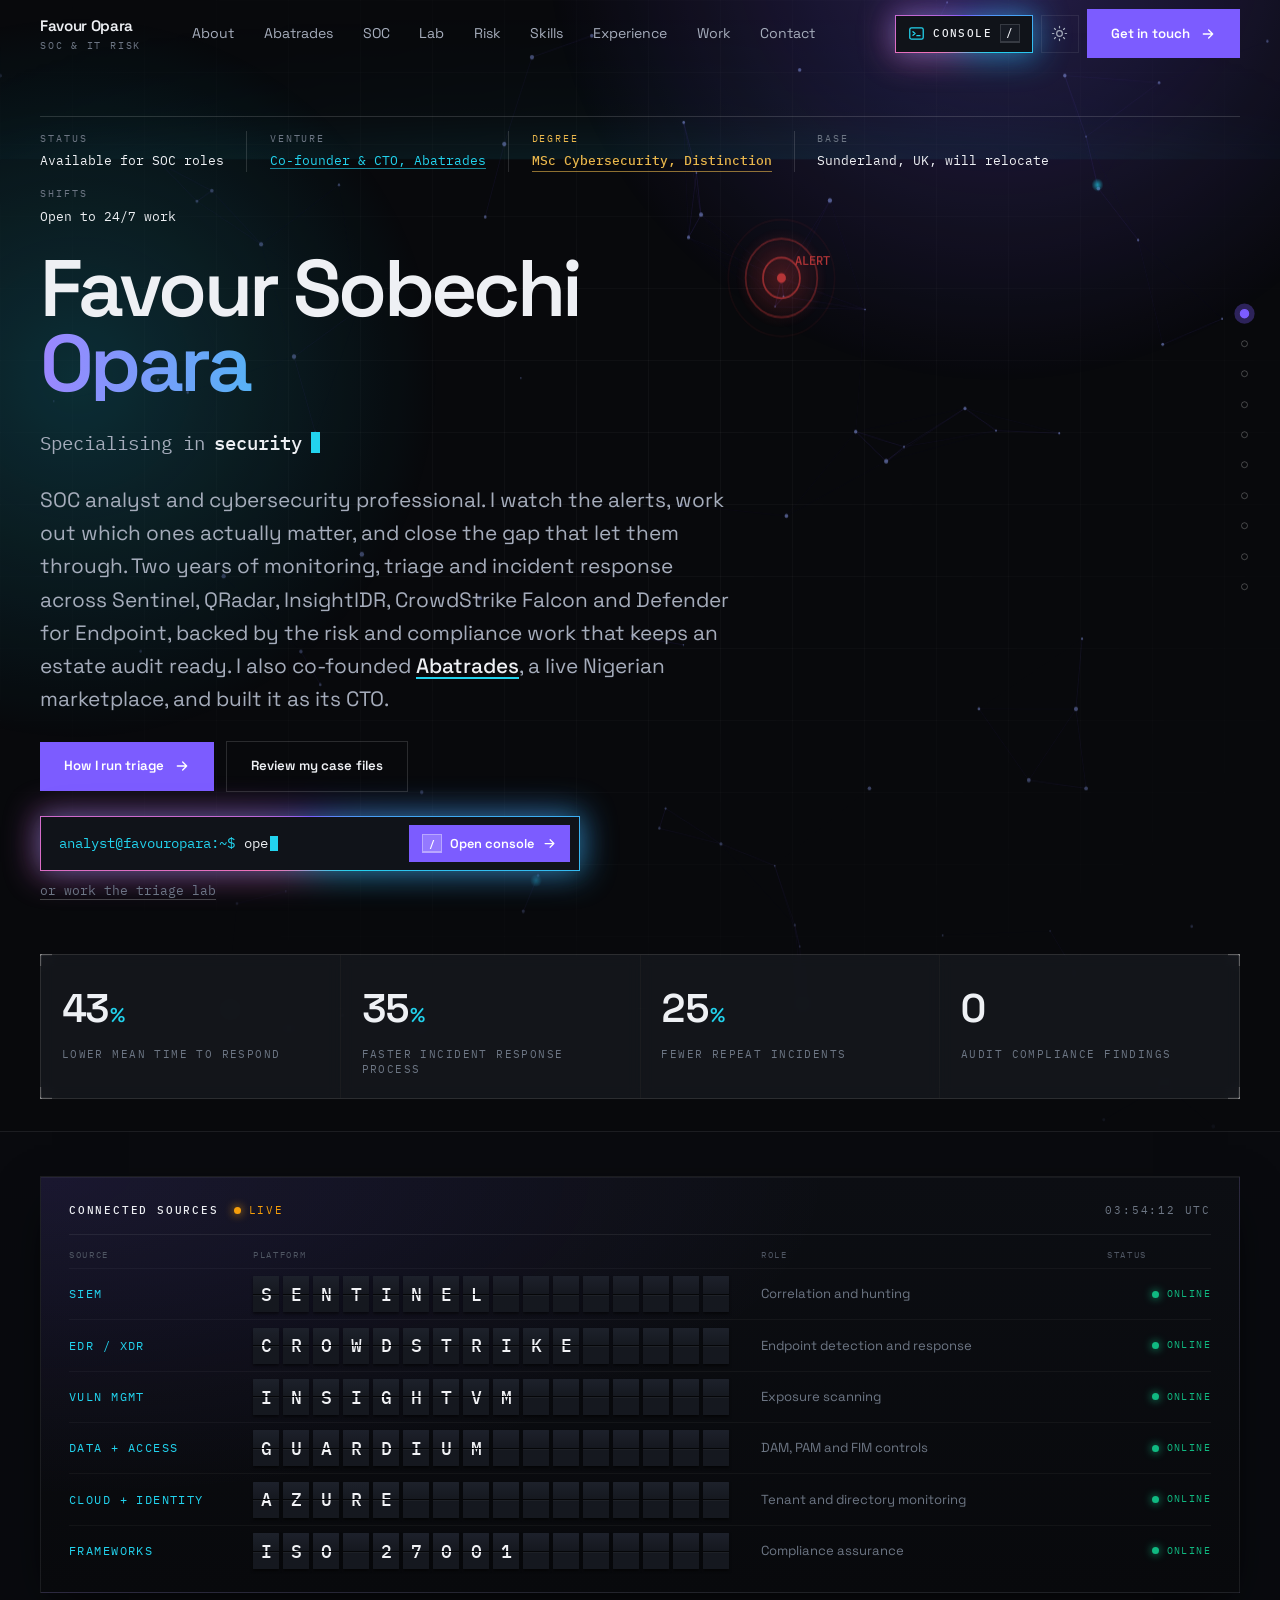
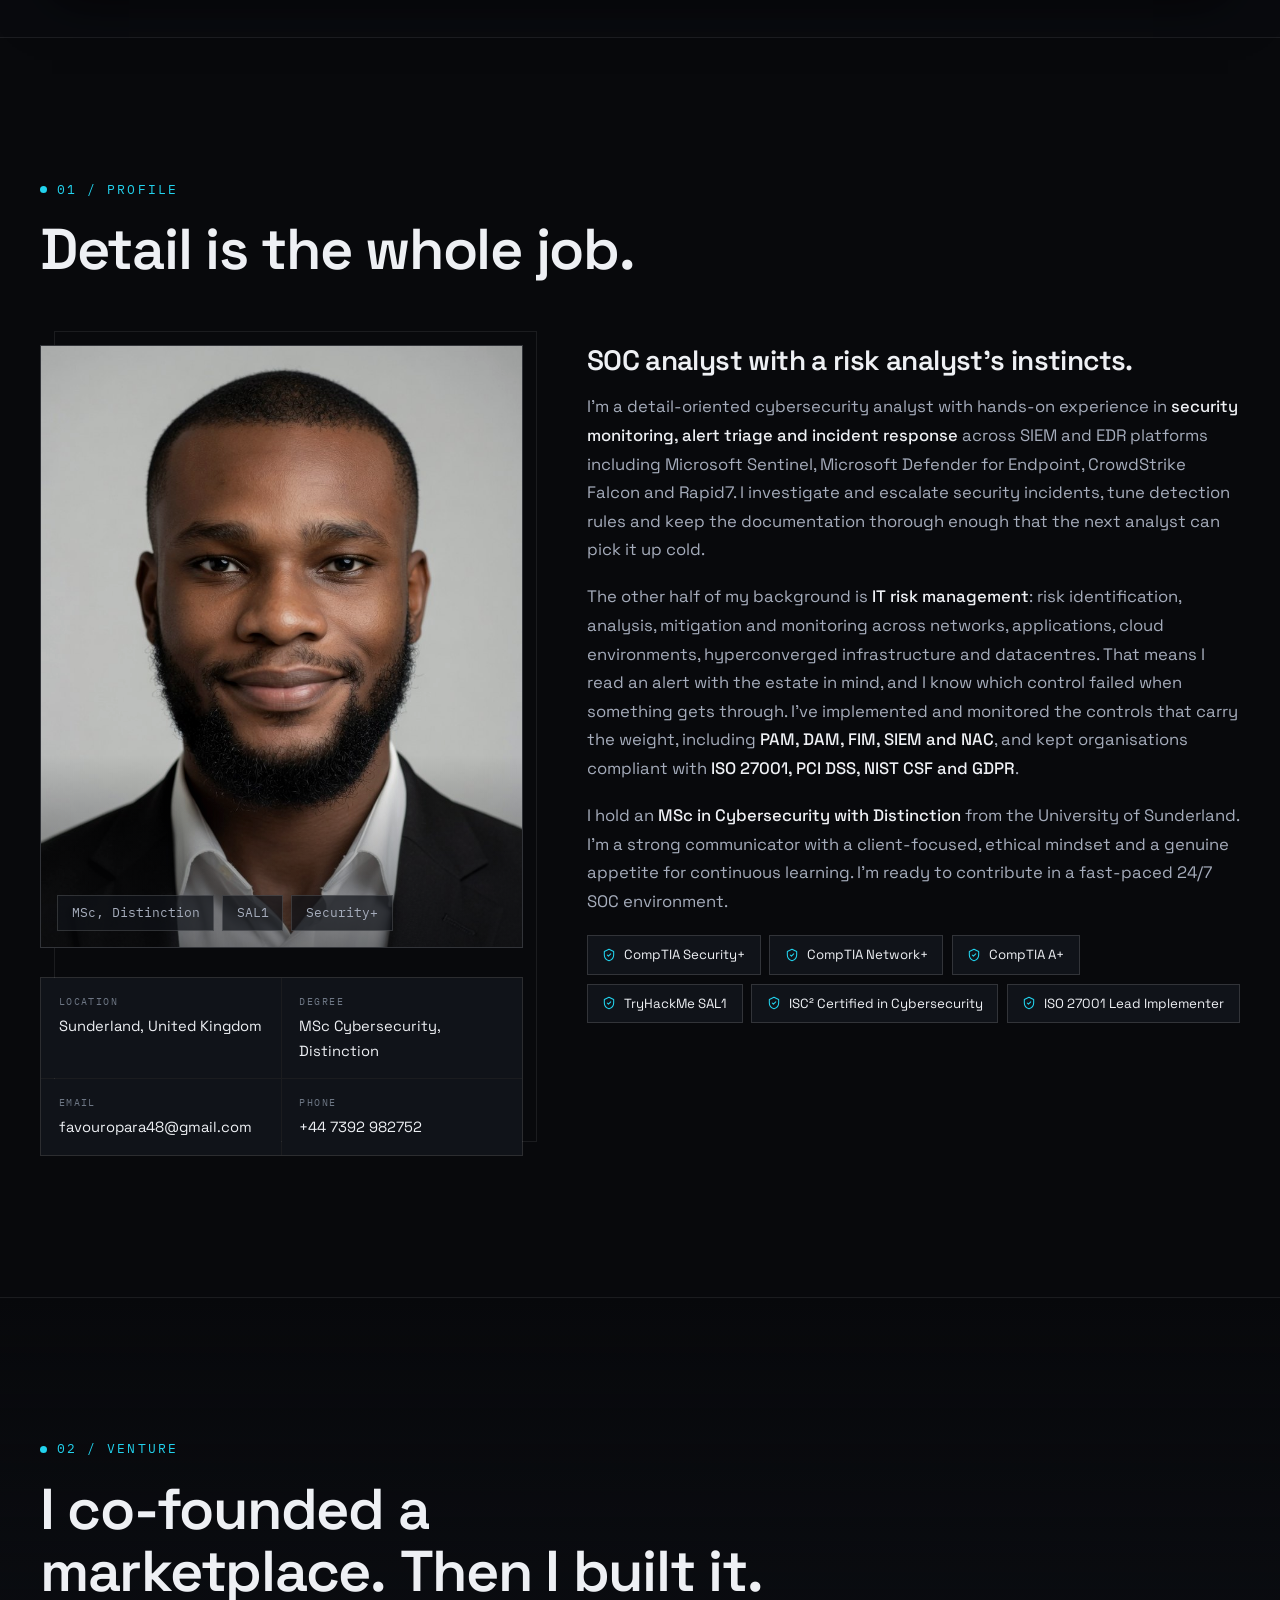
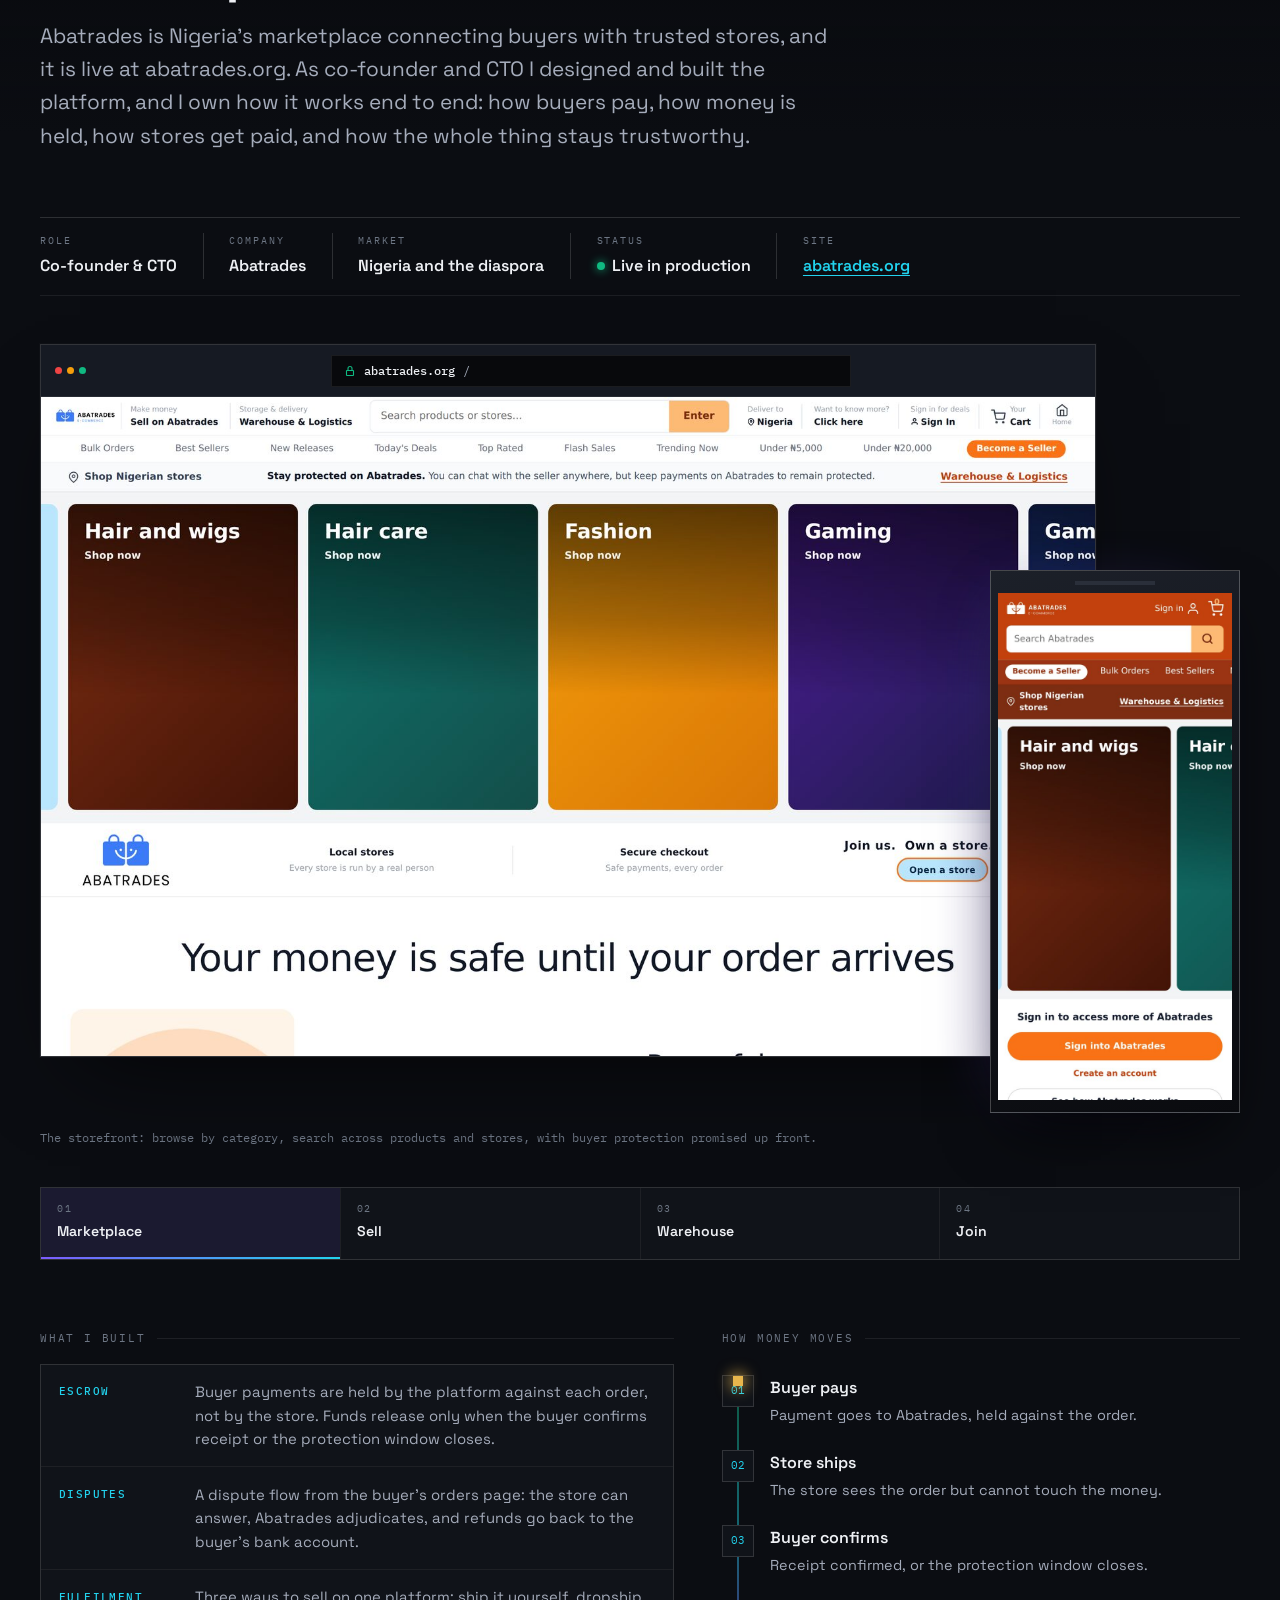
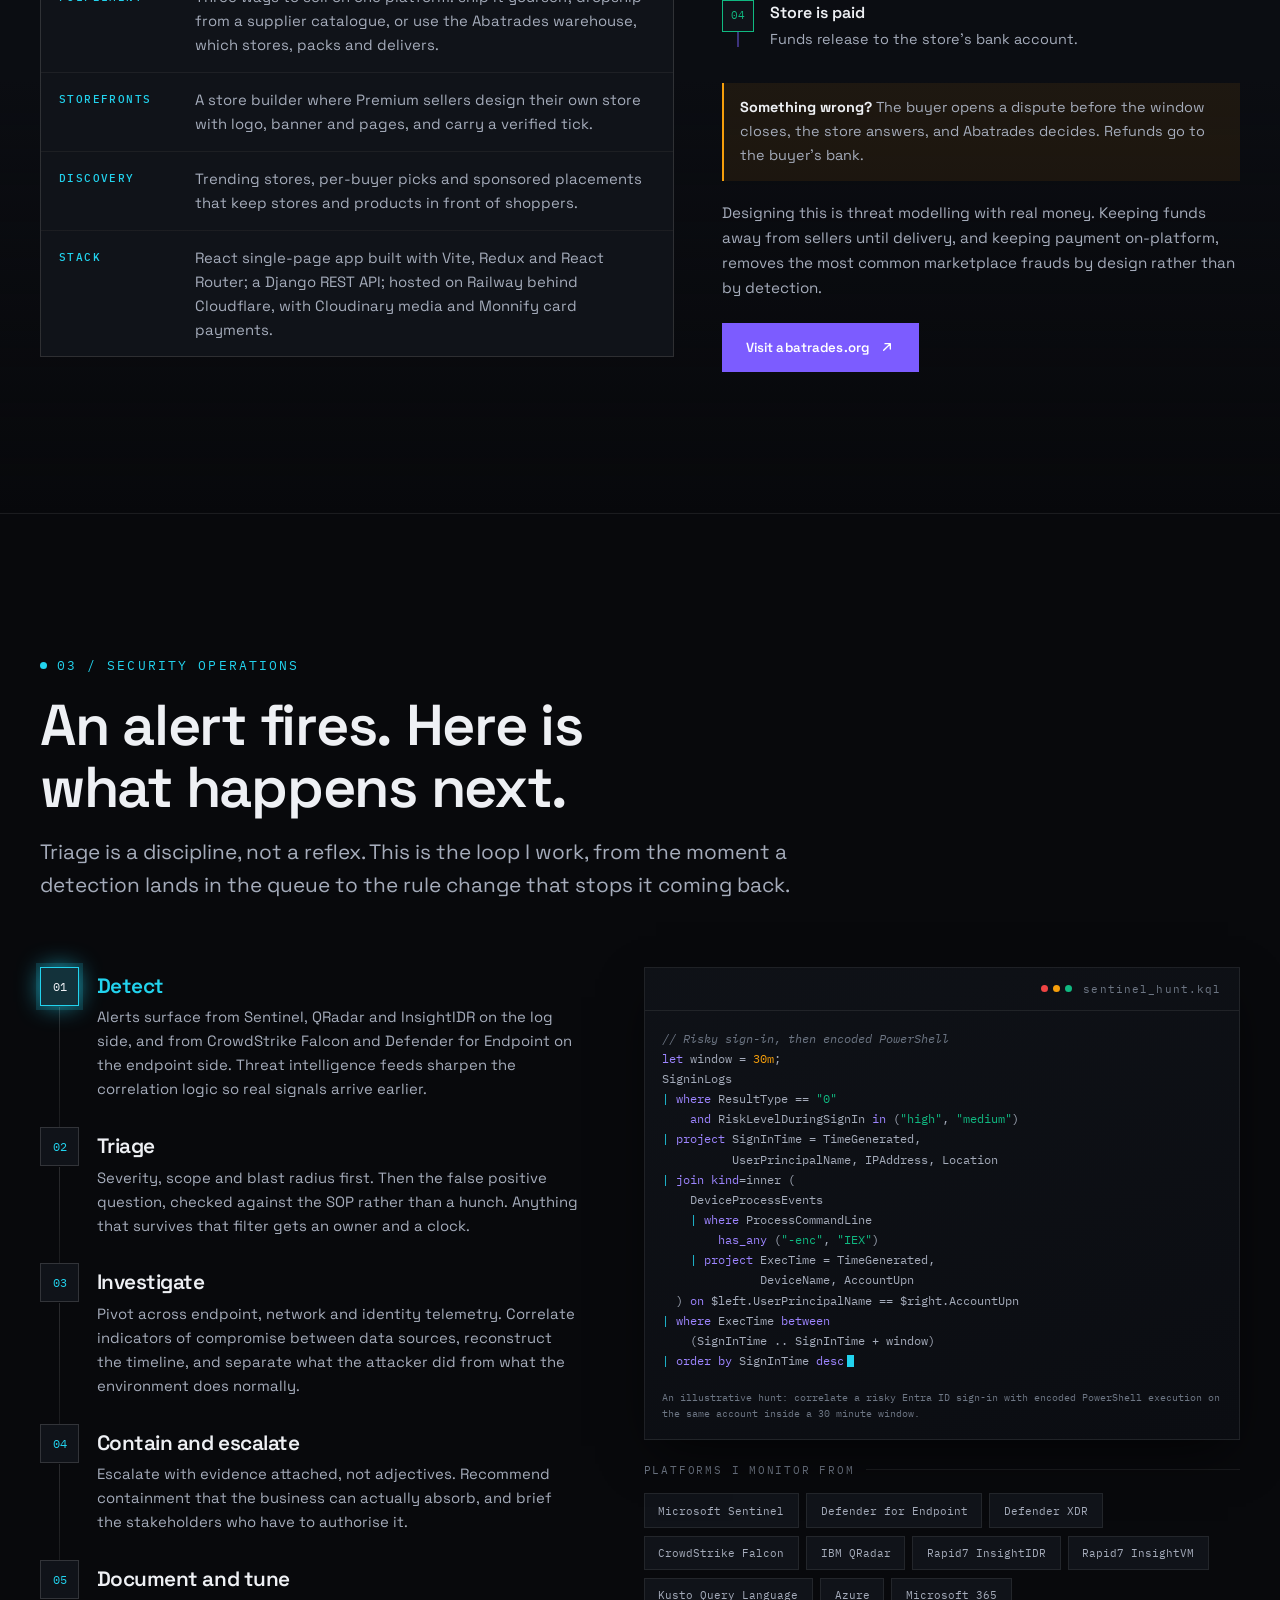
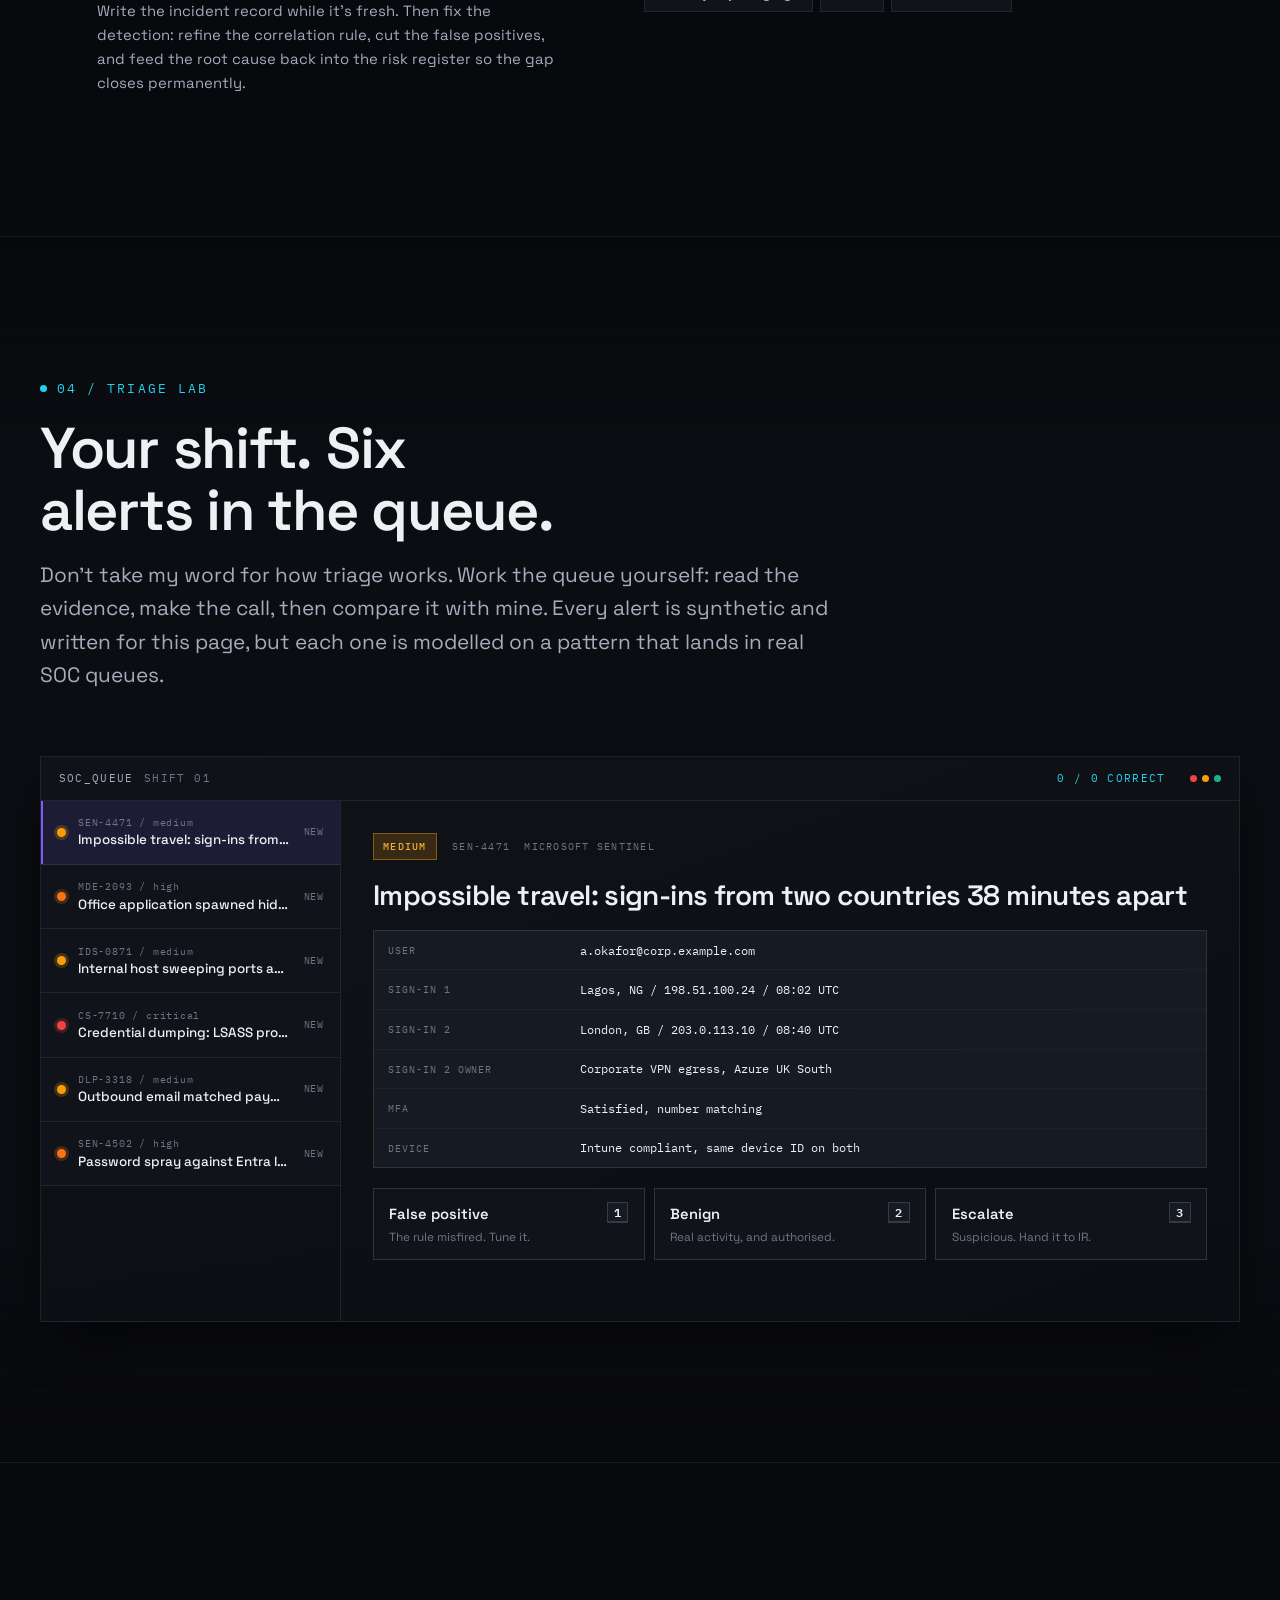
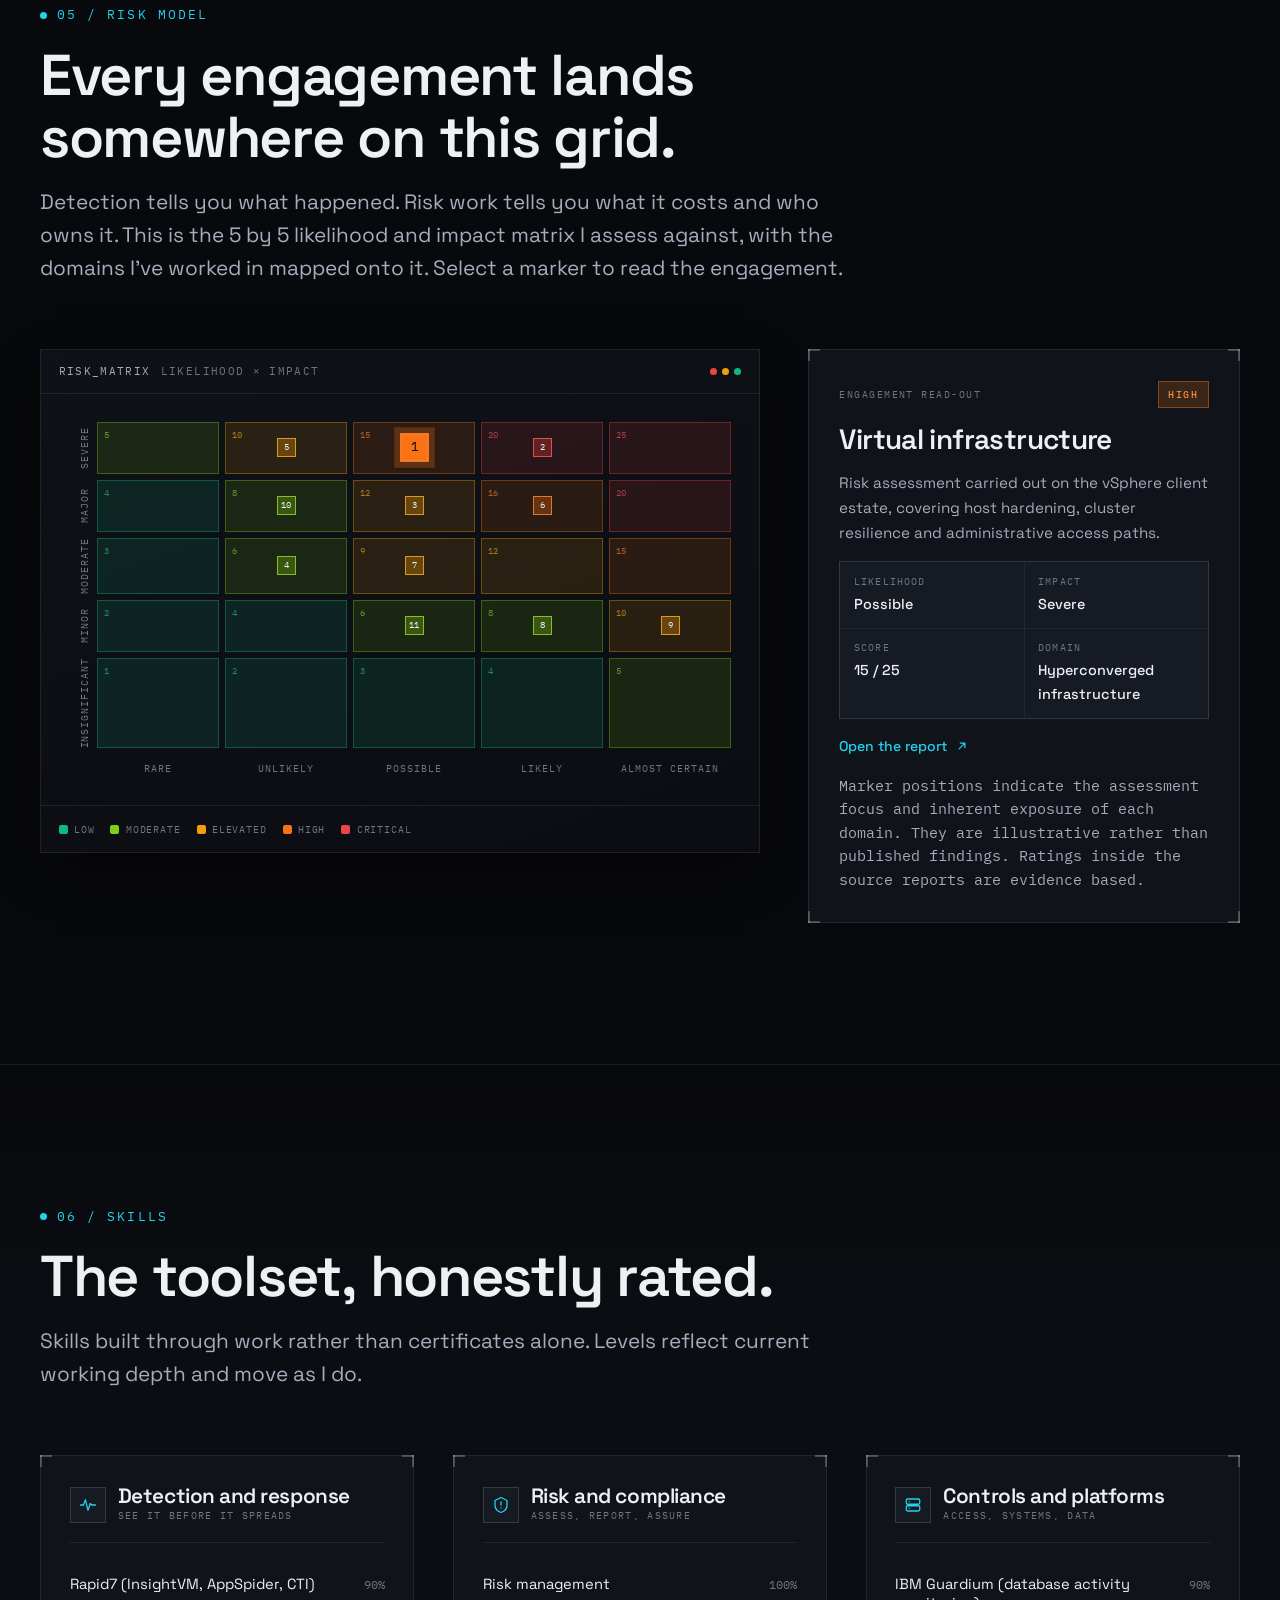
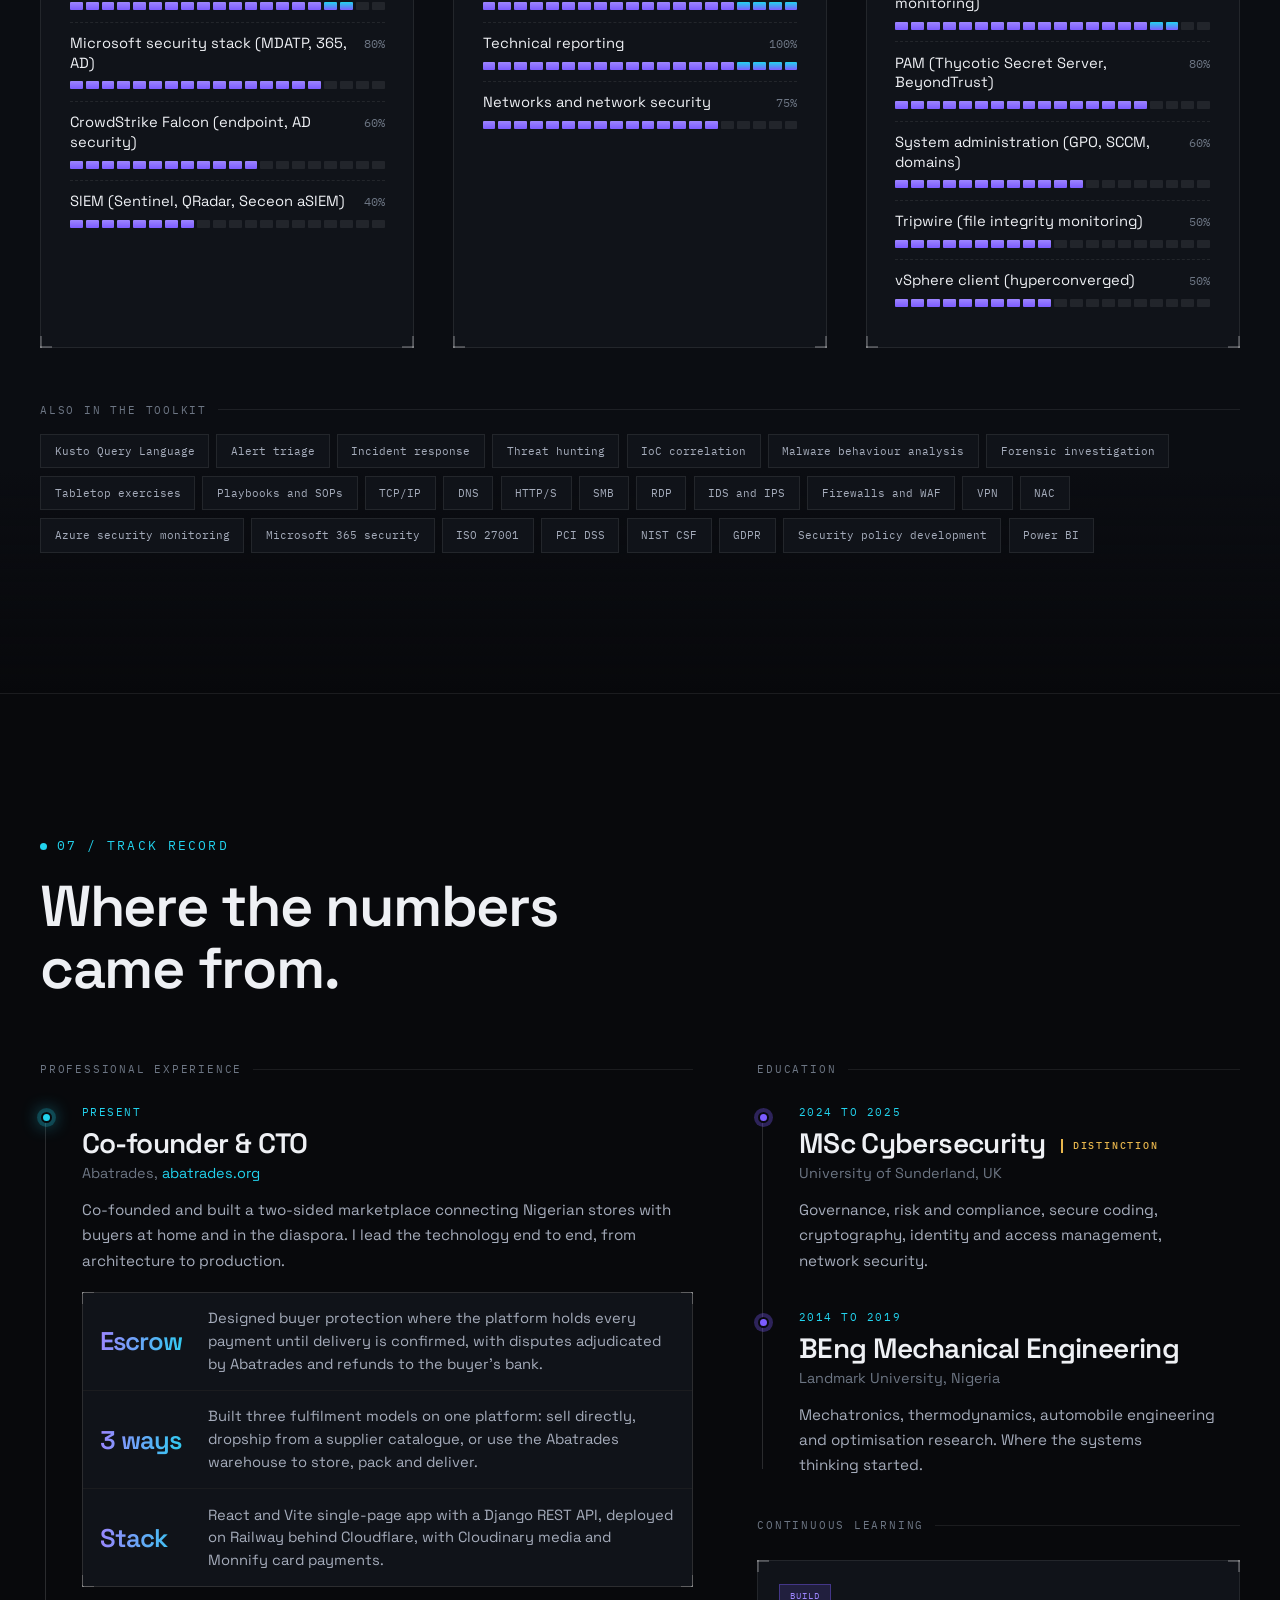
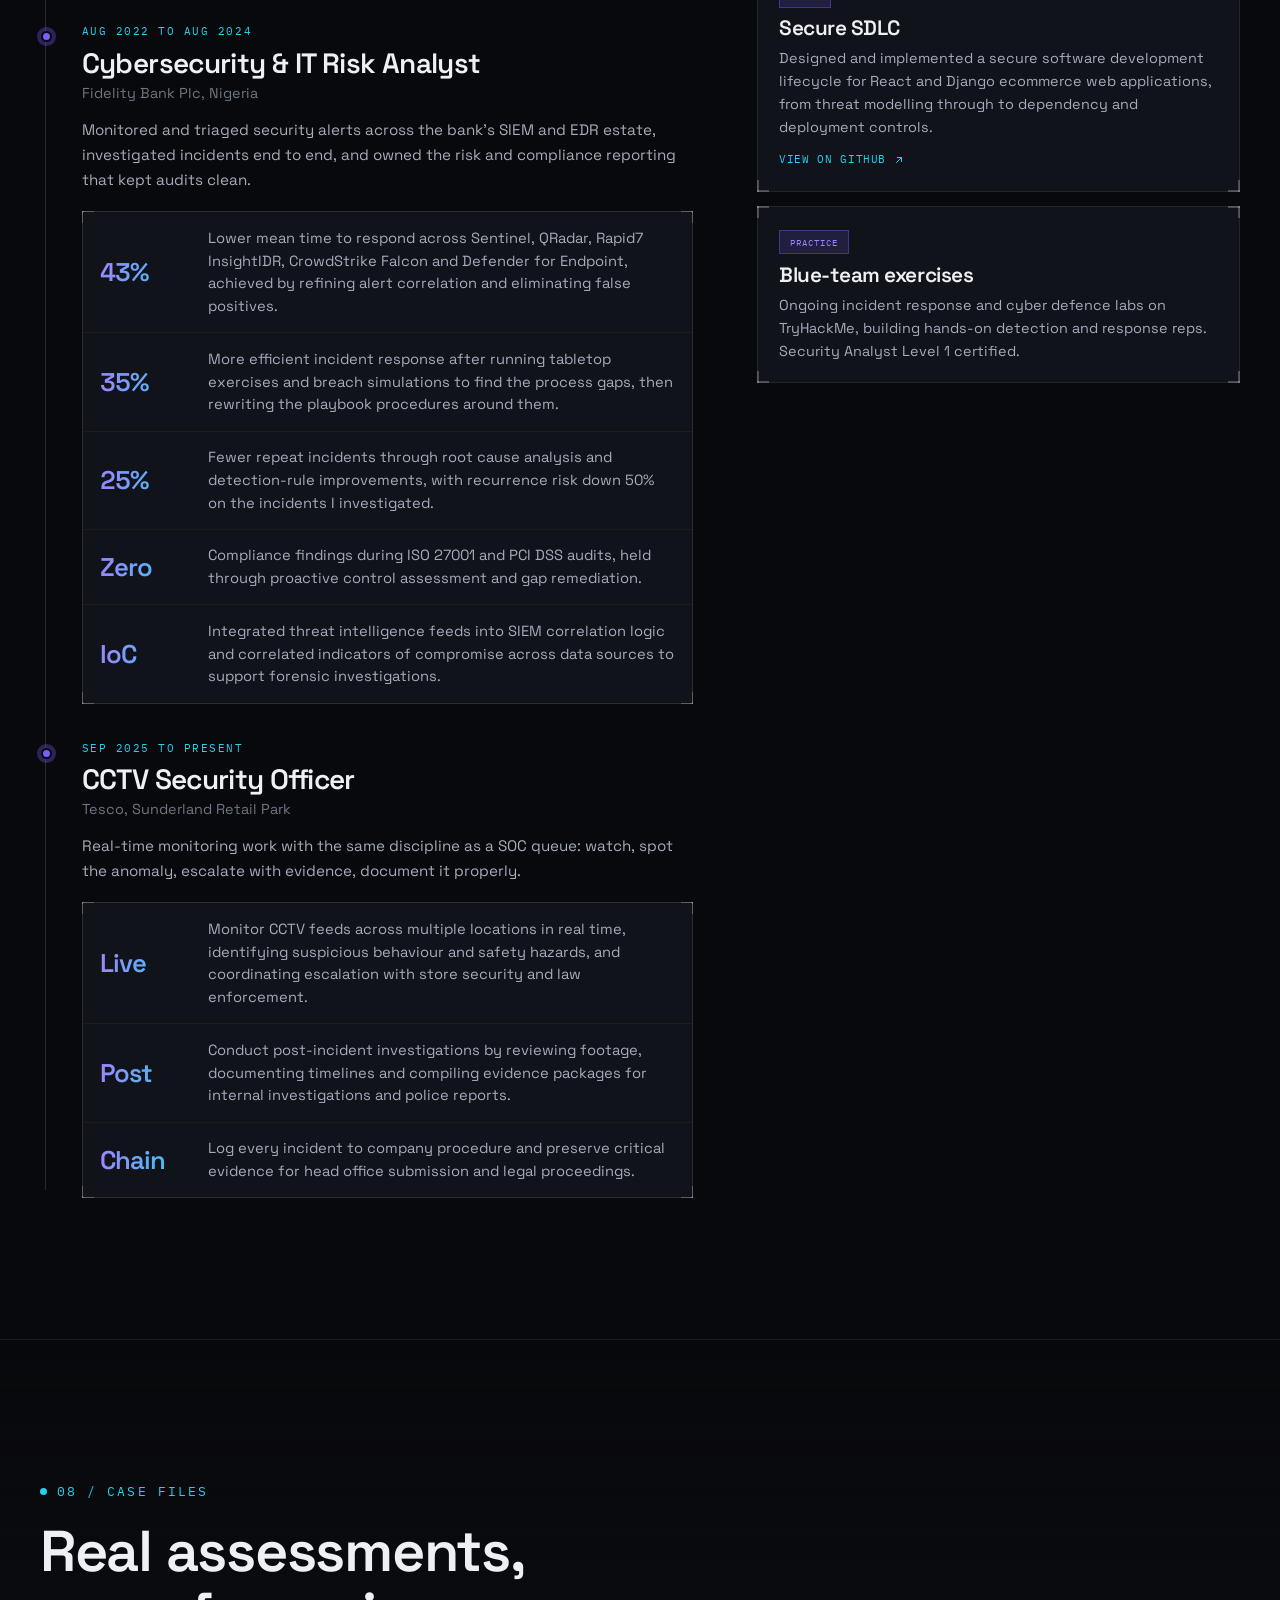
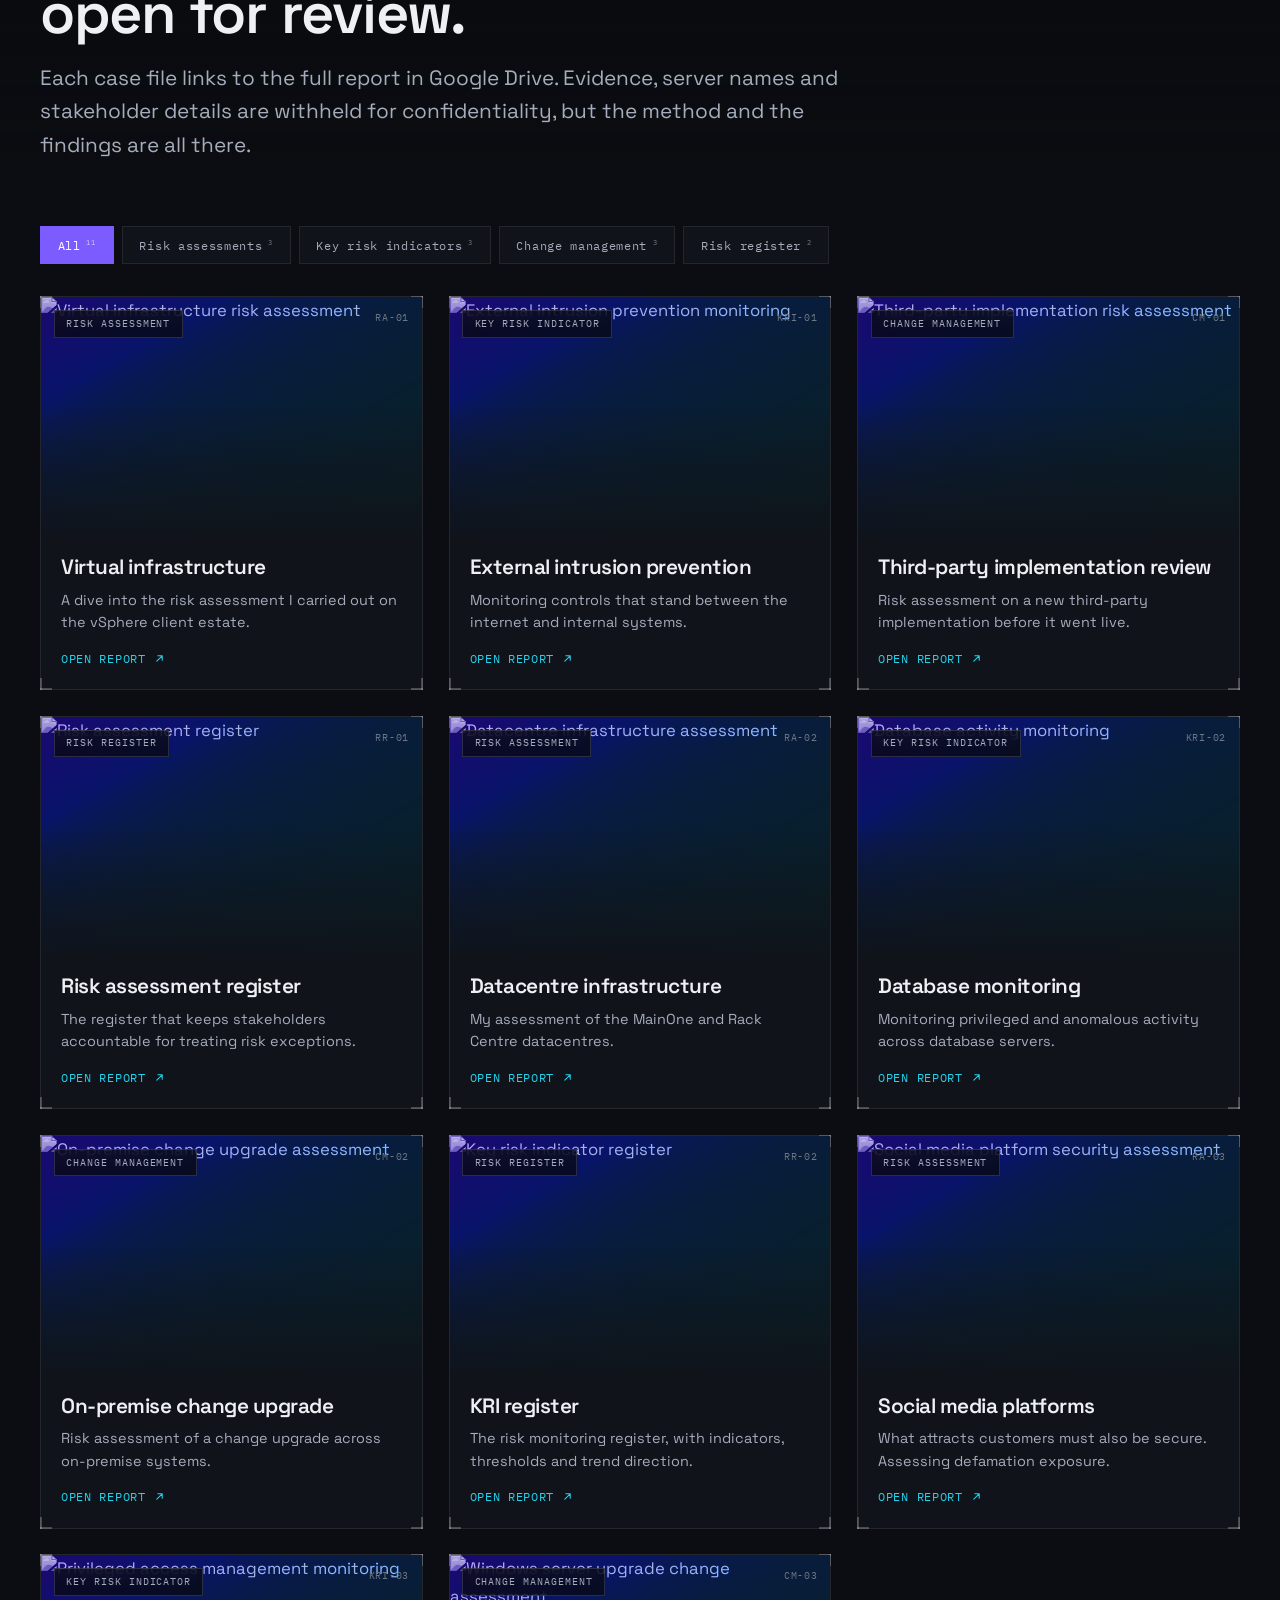
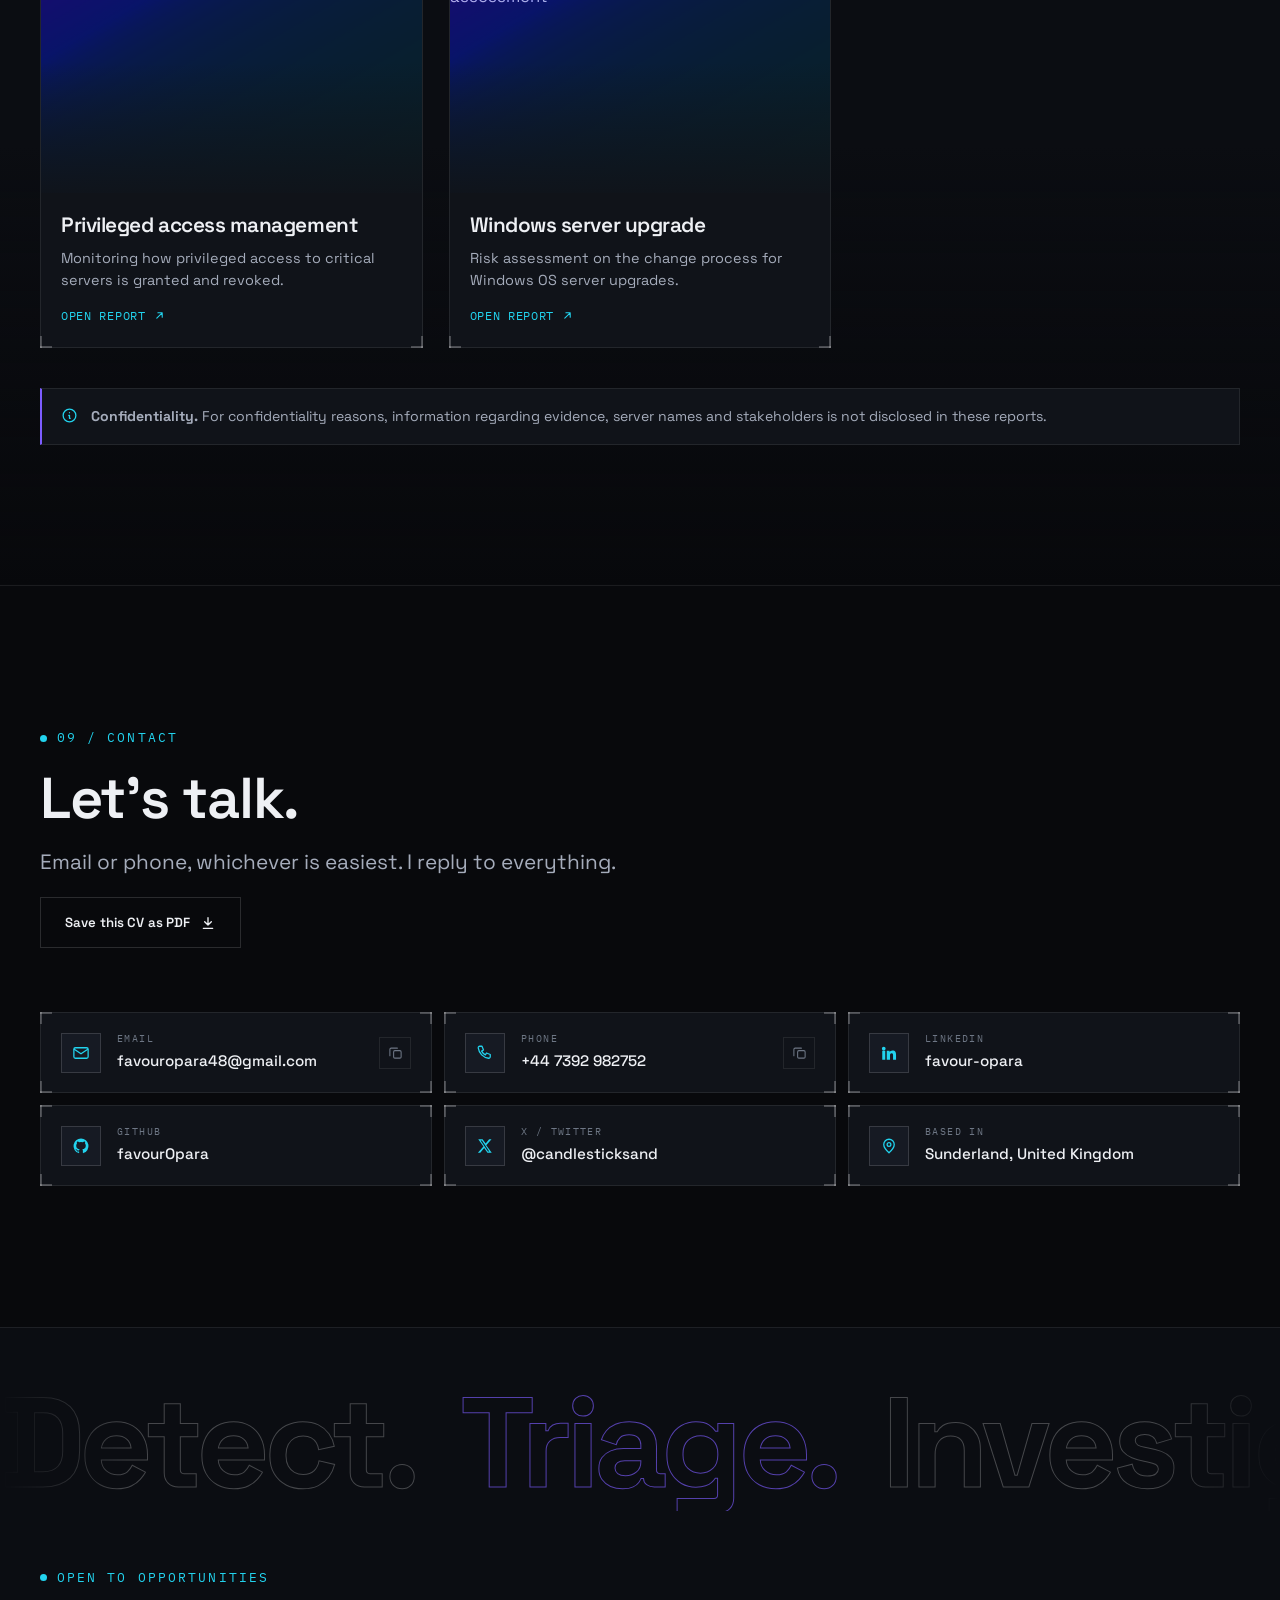
==== commit c787a159: "Scale the hero alert ring to the screen The threat event was drawn at a fixed ~115px regardless of w" ====
--- a/index.html
+++ b/index.html
@@ -31,7 +31,7 @@
   <link rel="stylesheet"
     href="https://fonts.googleapis.com/css2?family=Space+Grotesk:wght@400;500;600;700&family=IBM+Plex+Mono:wght@400;500&display=swap">
 
-  <link rel="stylesheet" href="assets/css/site.css?v=20261005b">
+  <link rel="stylesheet" href="assets/css/site.css?v=20261031a">
 
   <script type="application/ld+json">
   {
@@ -1755,8 +1755,8 @@
     </form>
   </dialog>
 
-  <script src="assets/js/site.js?v=20261005b" defer></script>
-  <script src="assets/js/motion.js?v=20261005b" defer></script>
+  <script src="assets/js/site.js?v=20261031a" defer></script>
+  <script src="assets/js/motion.js?v=20261031a" defer></script>
 </body>
 
 </html>
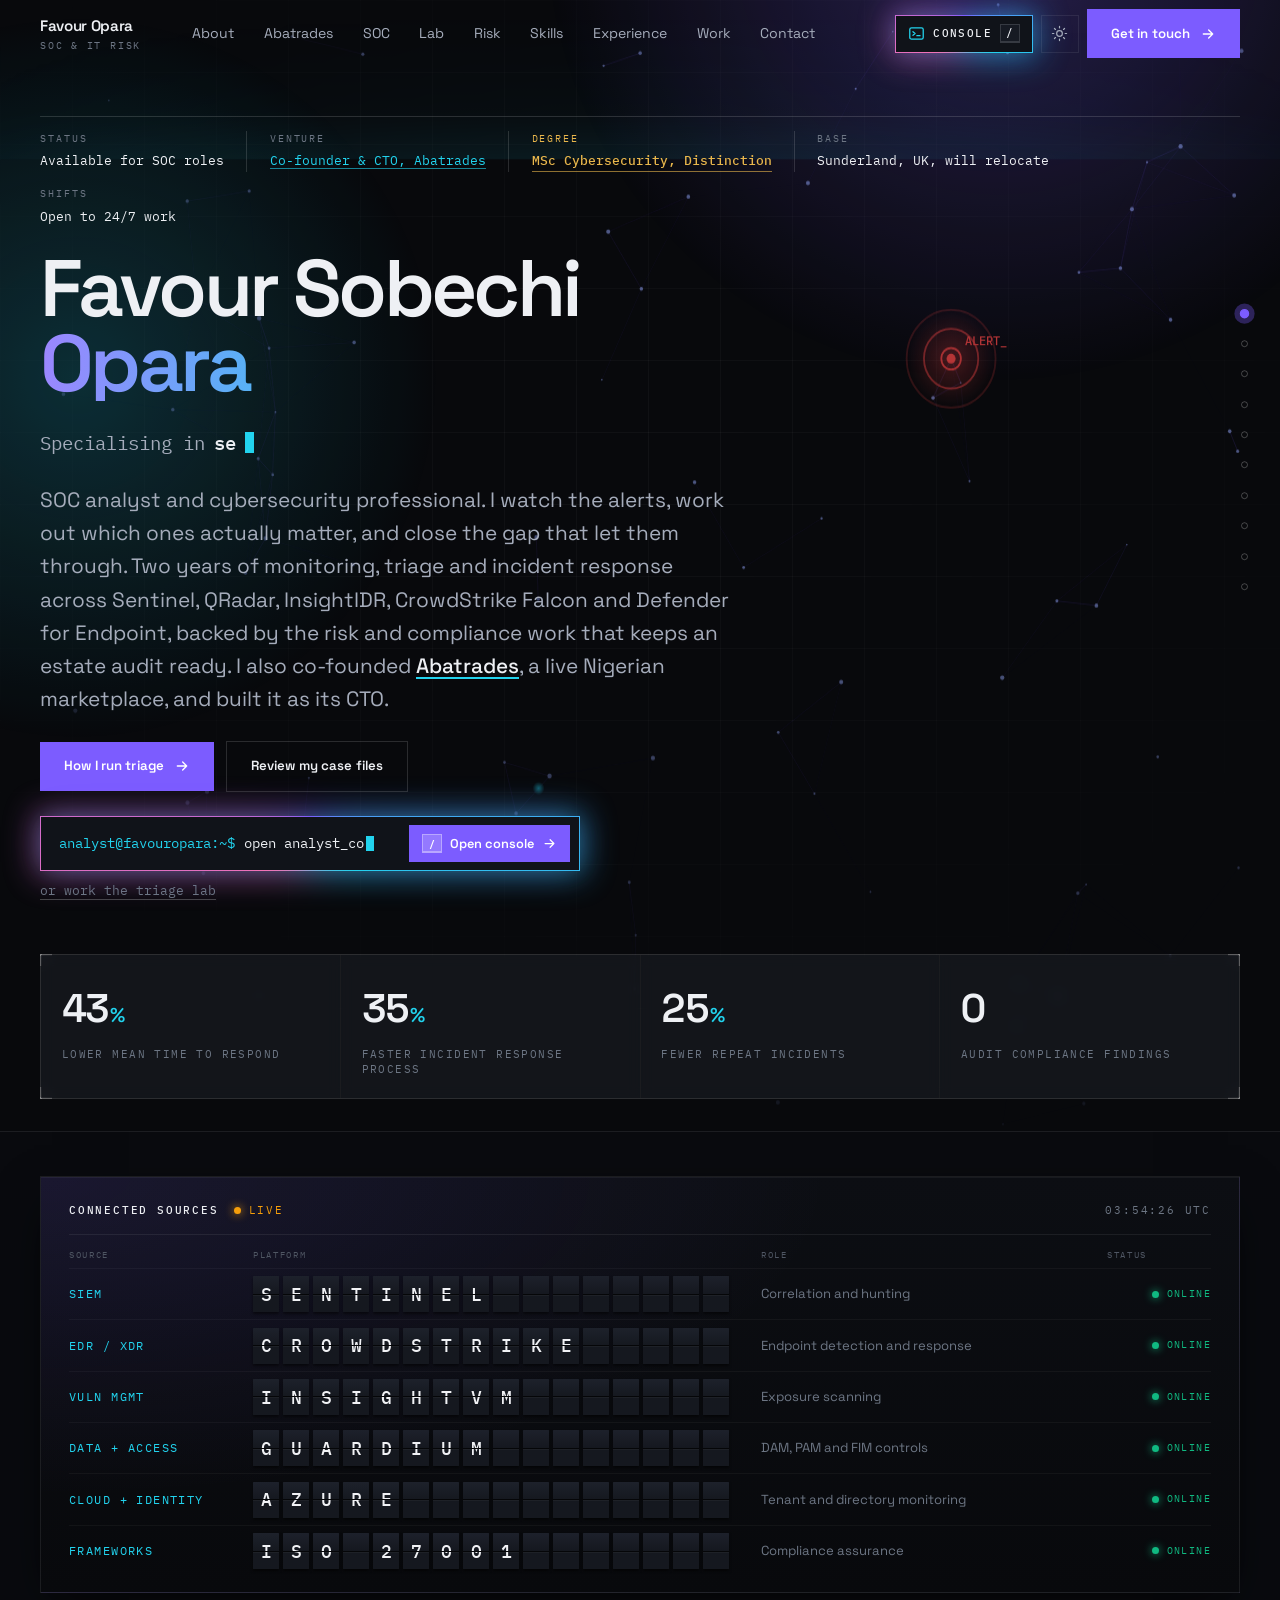
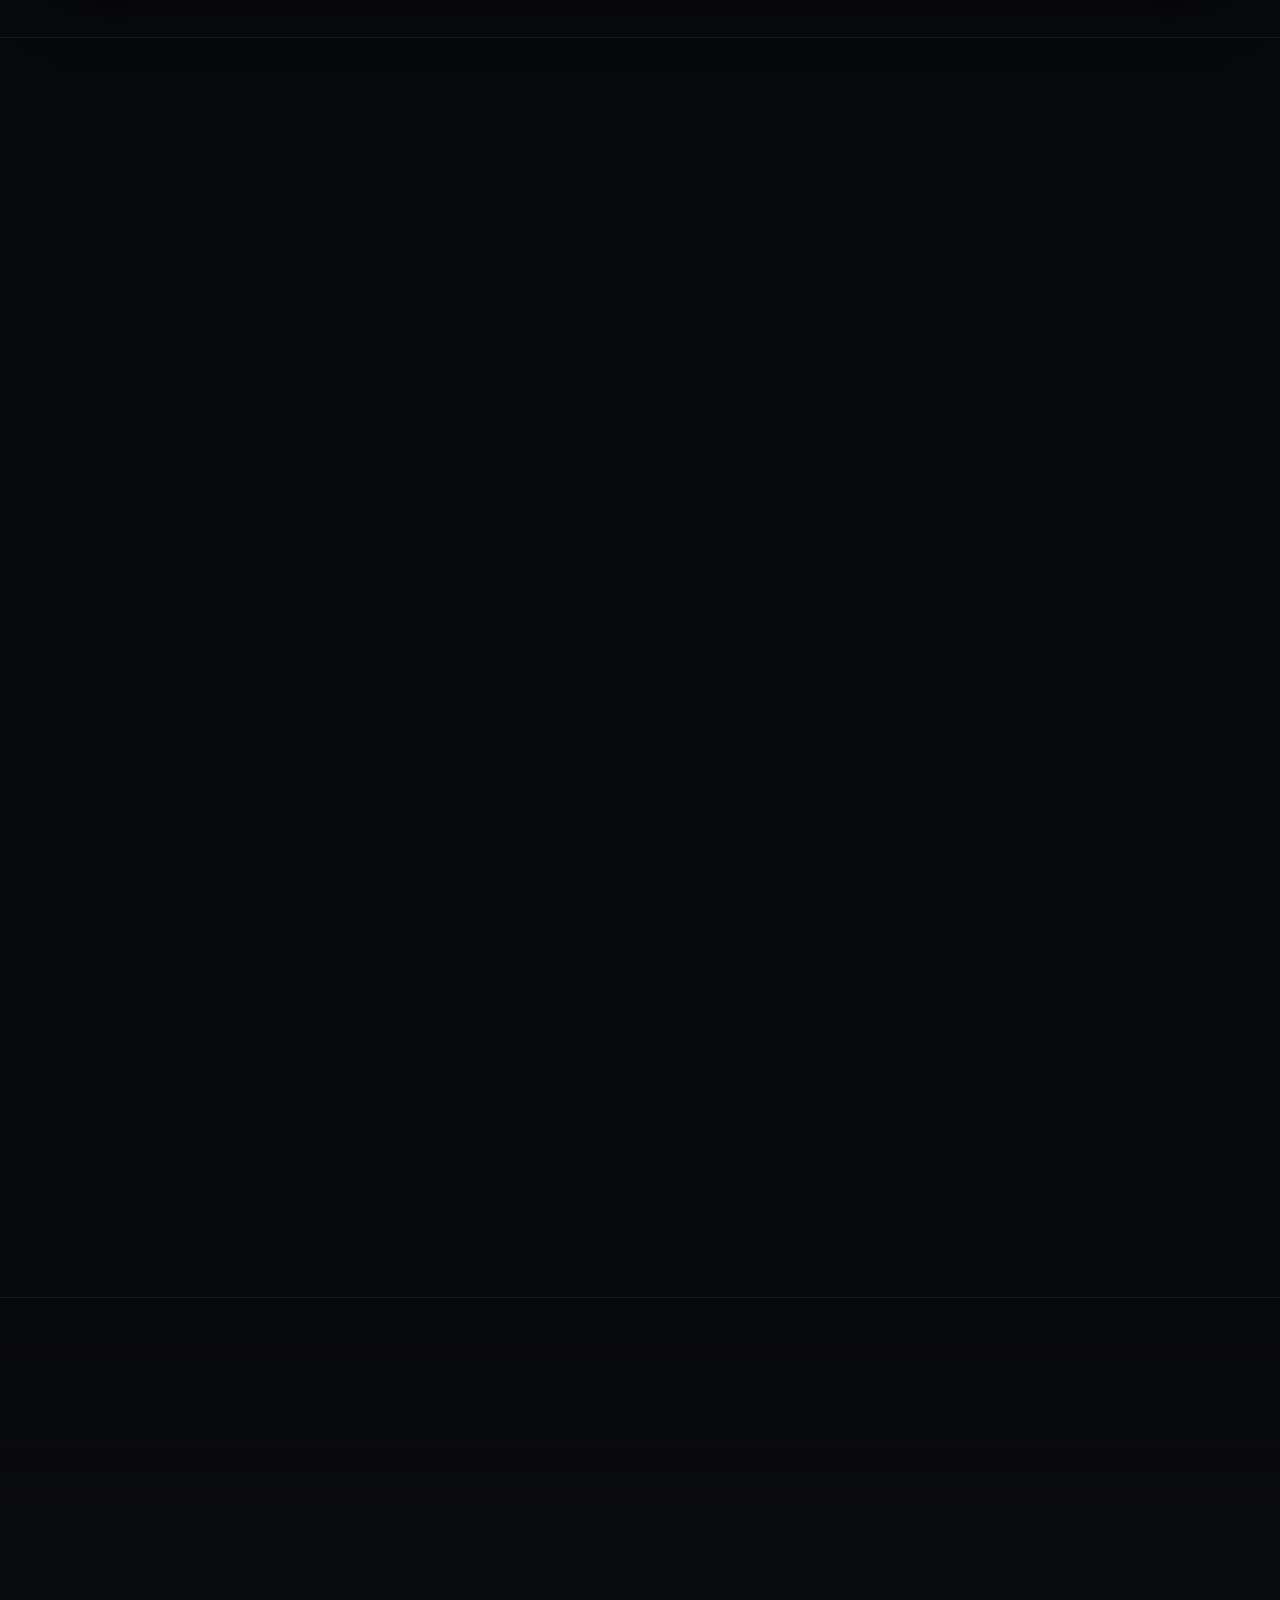
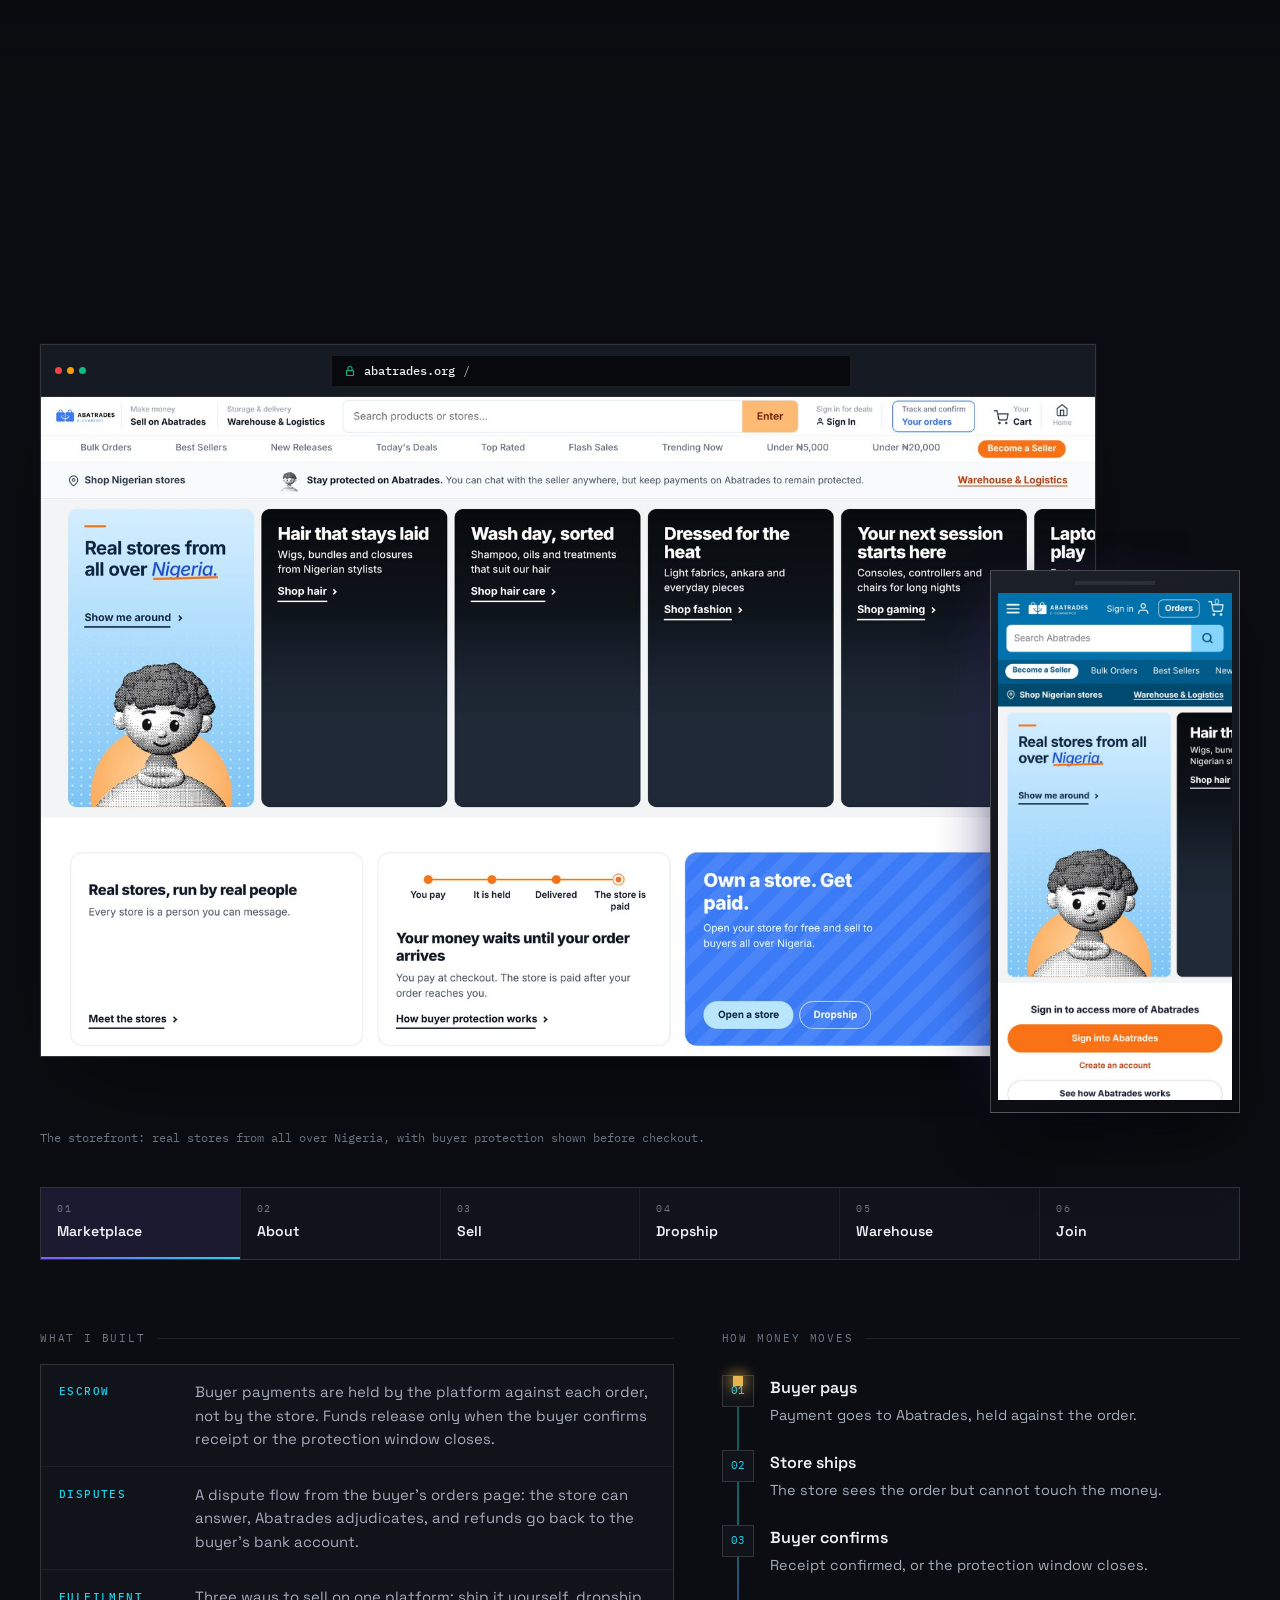
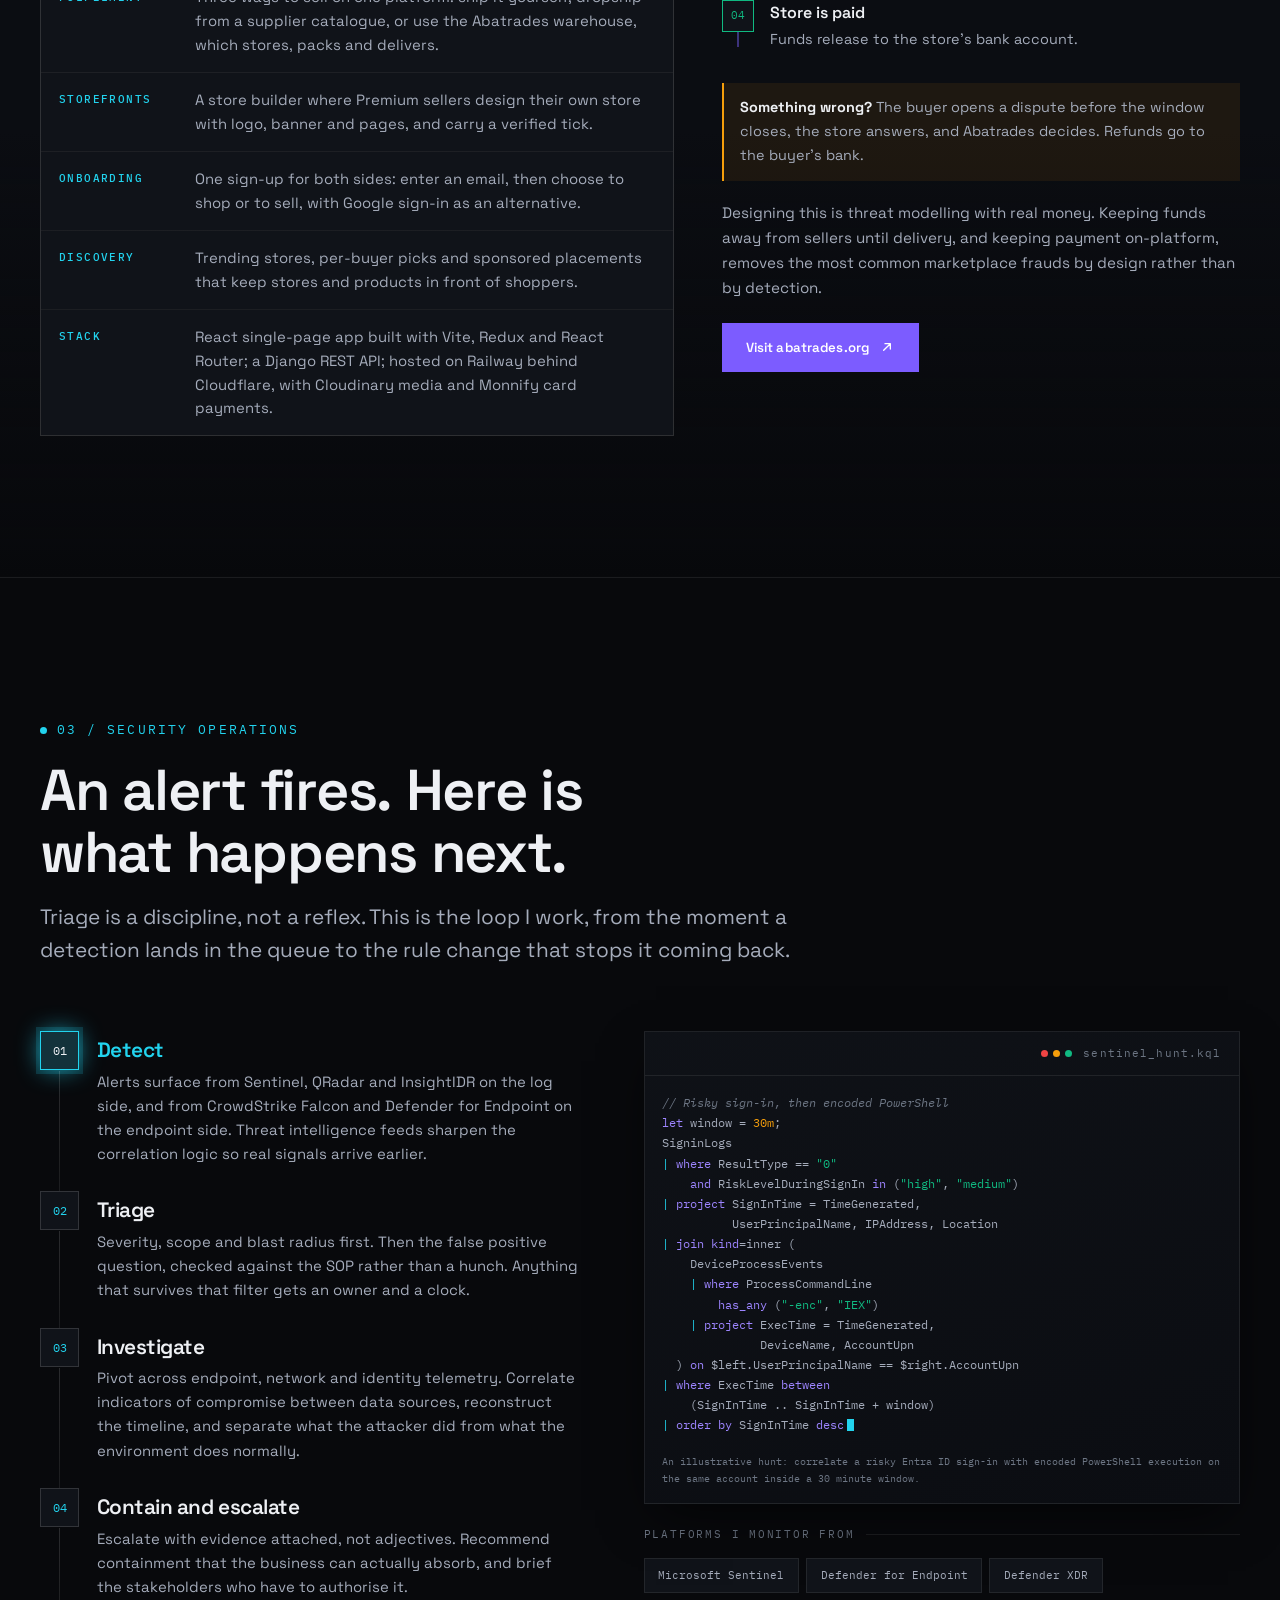
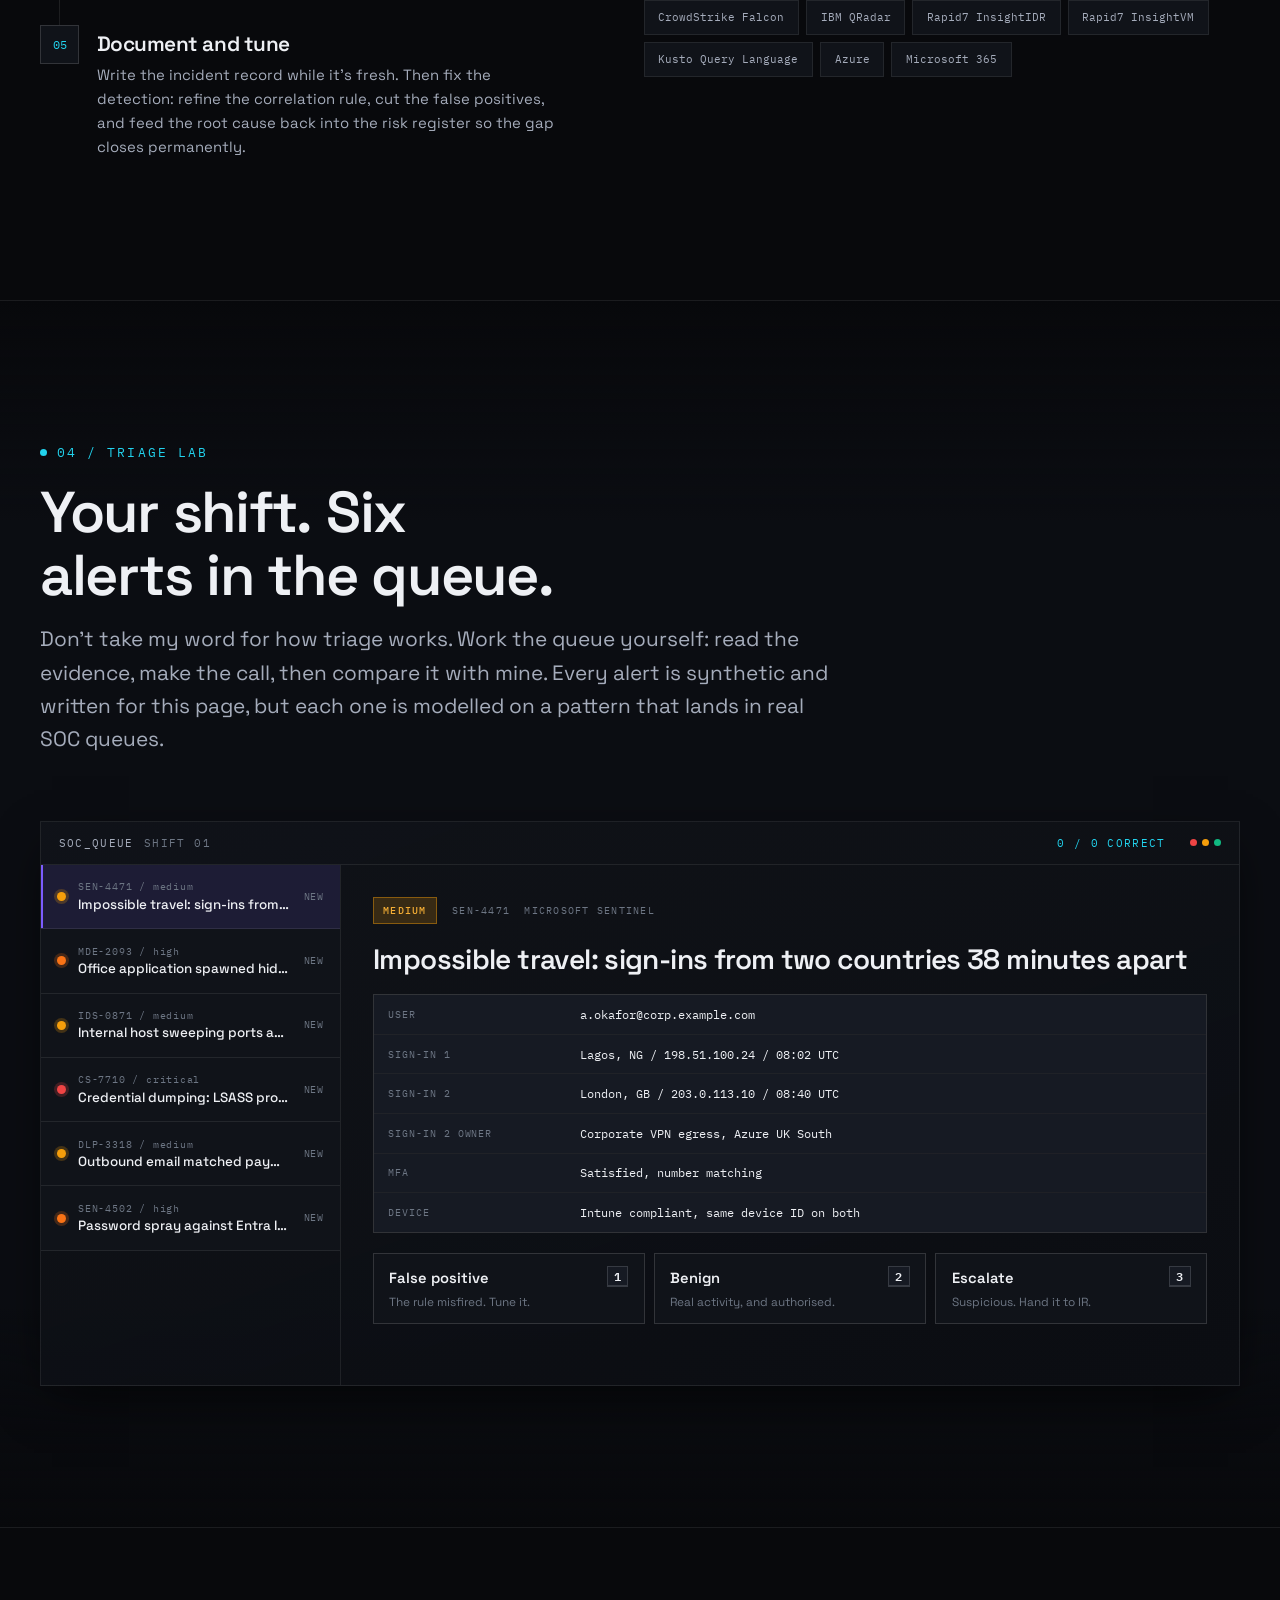
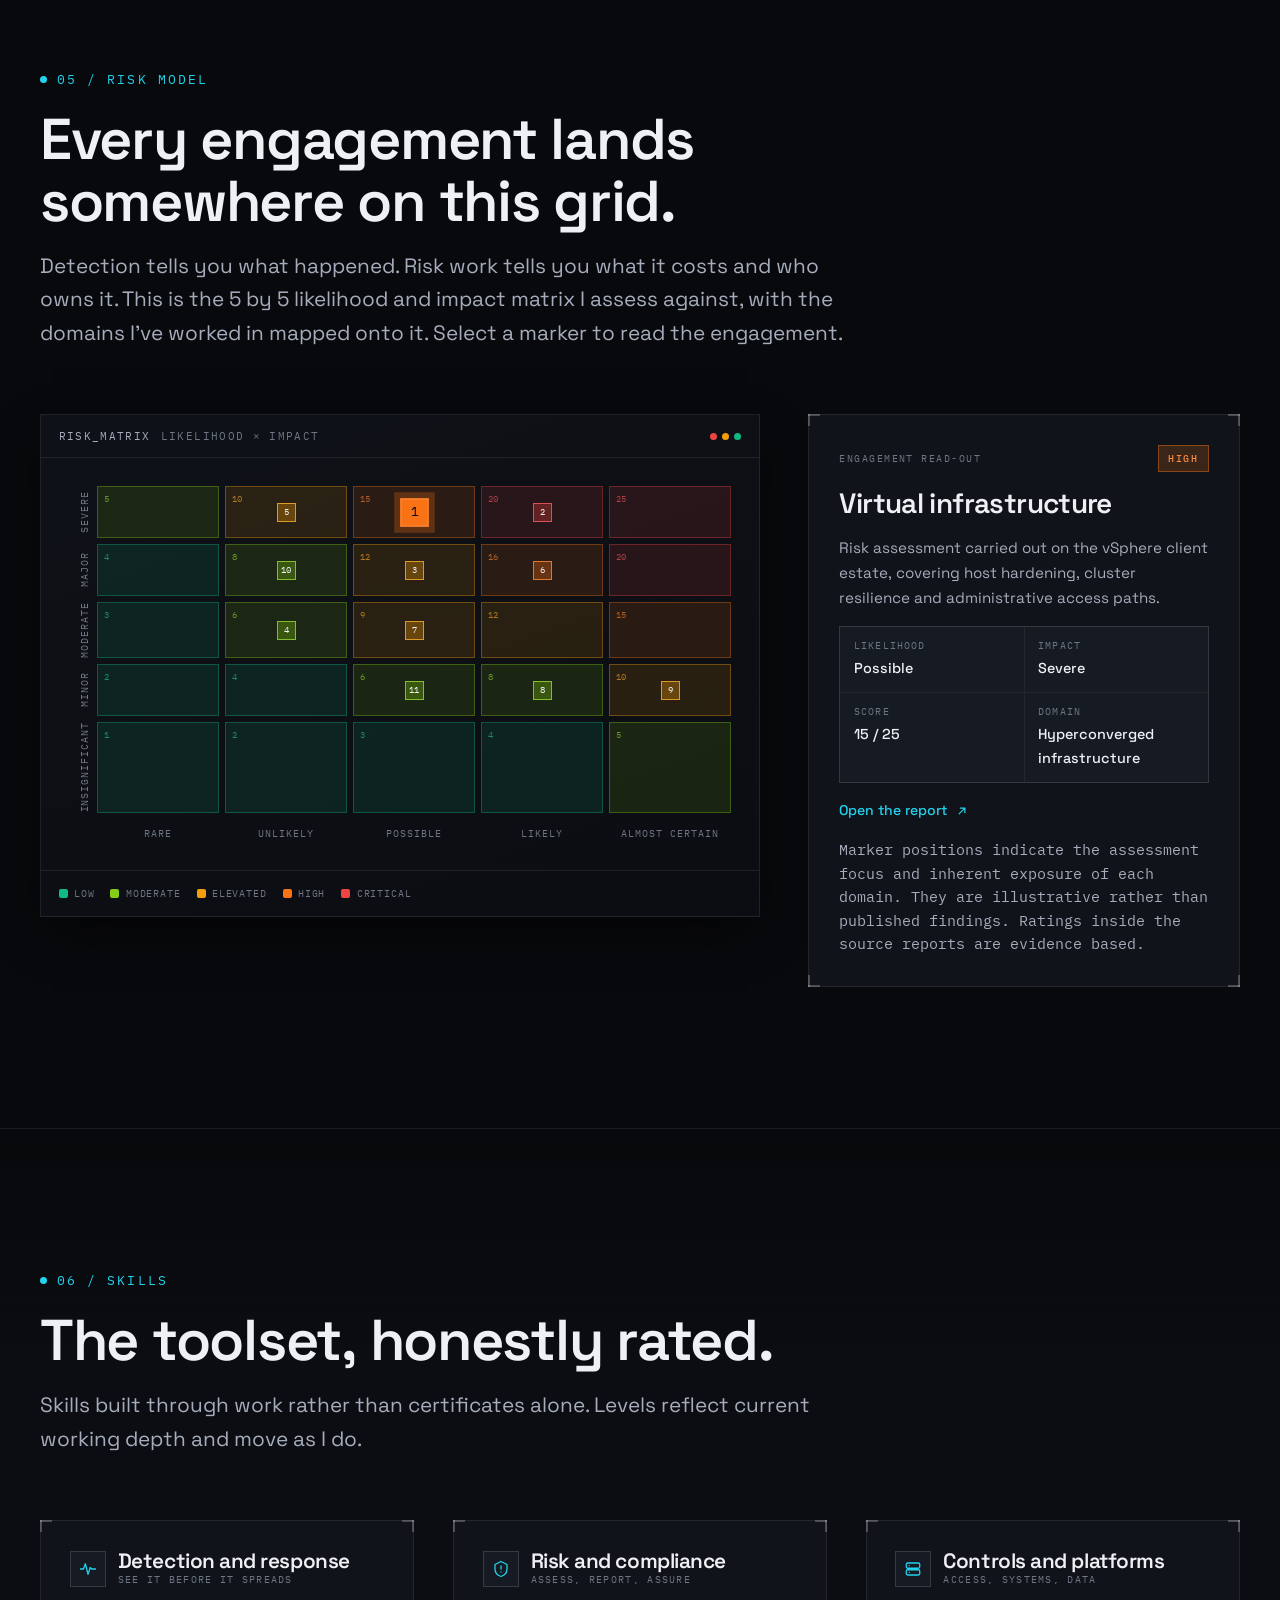
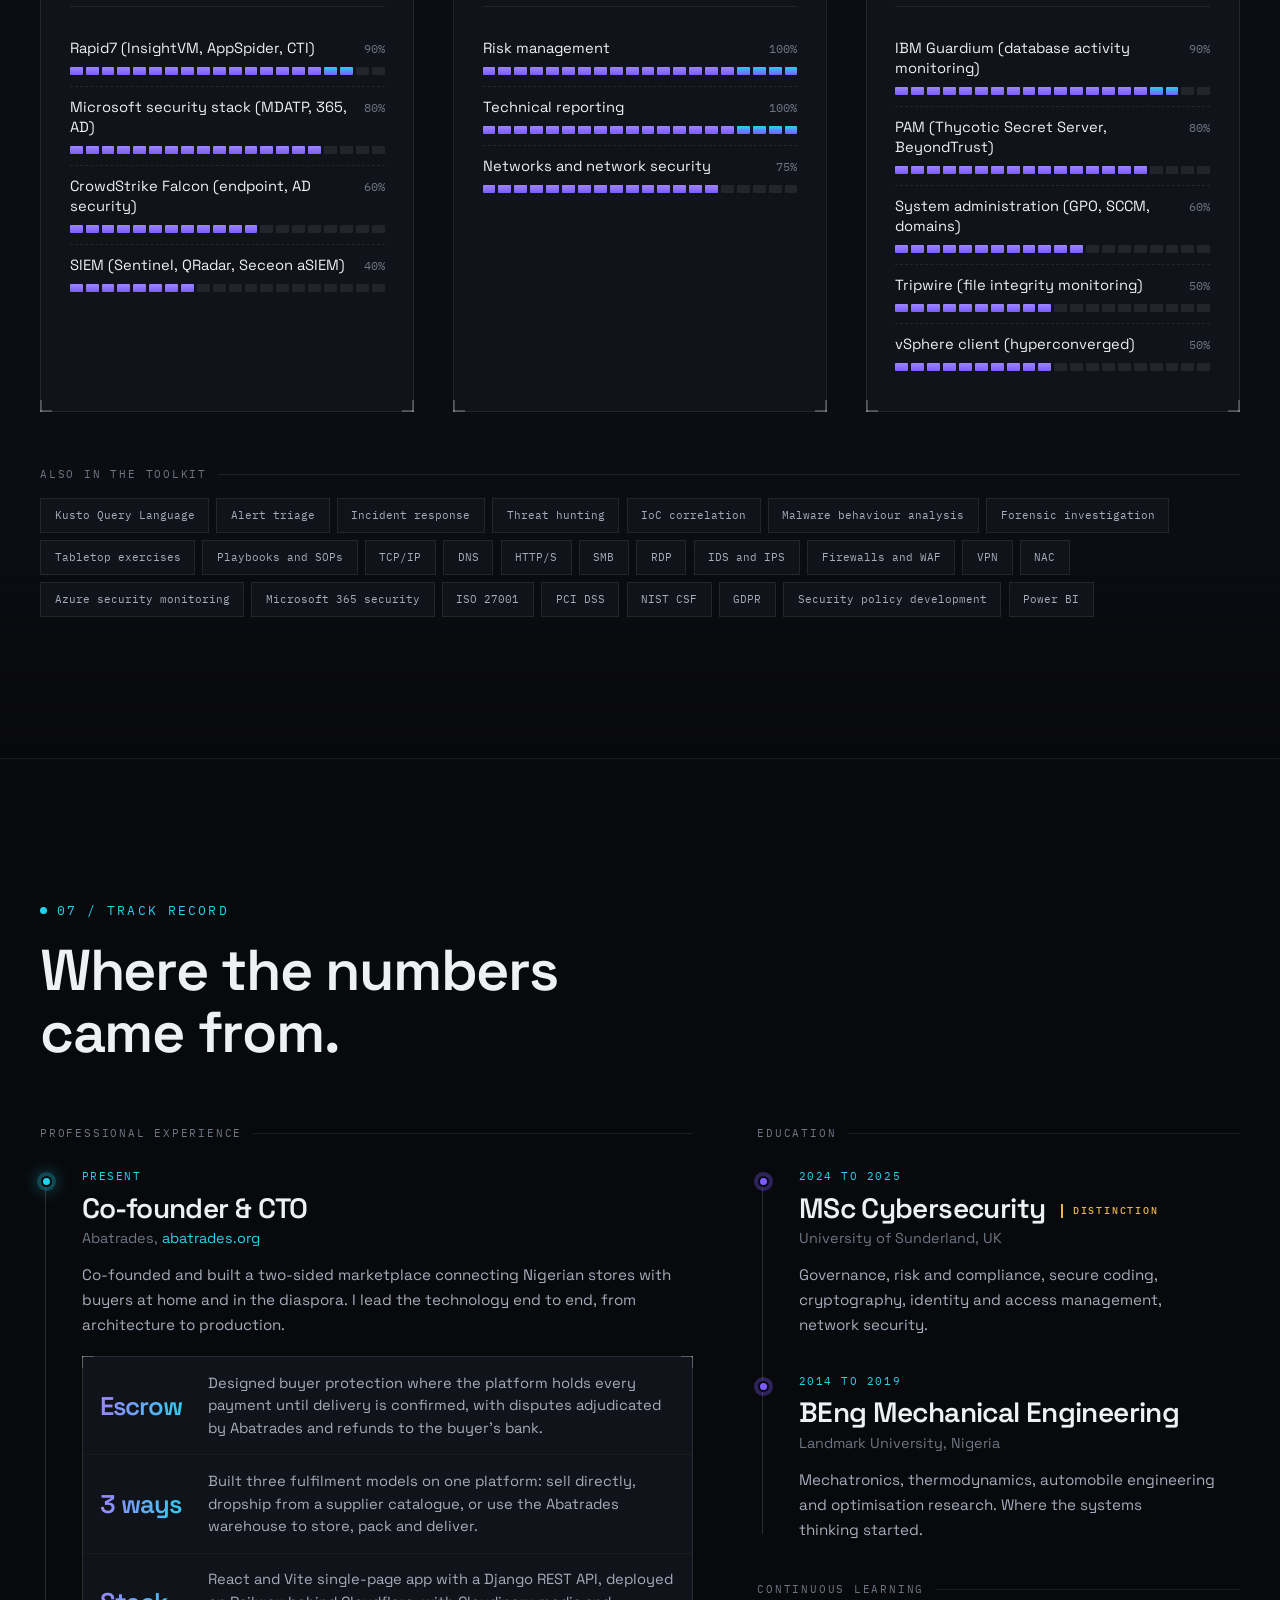
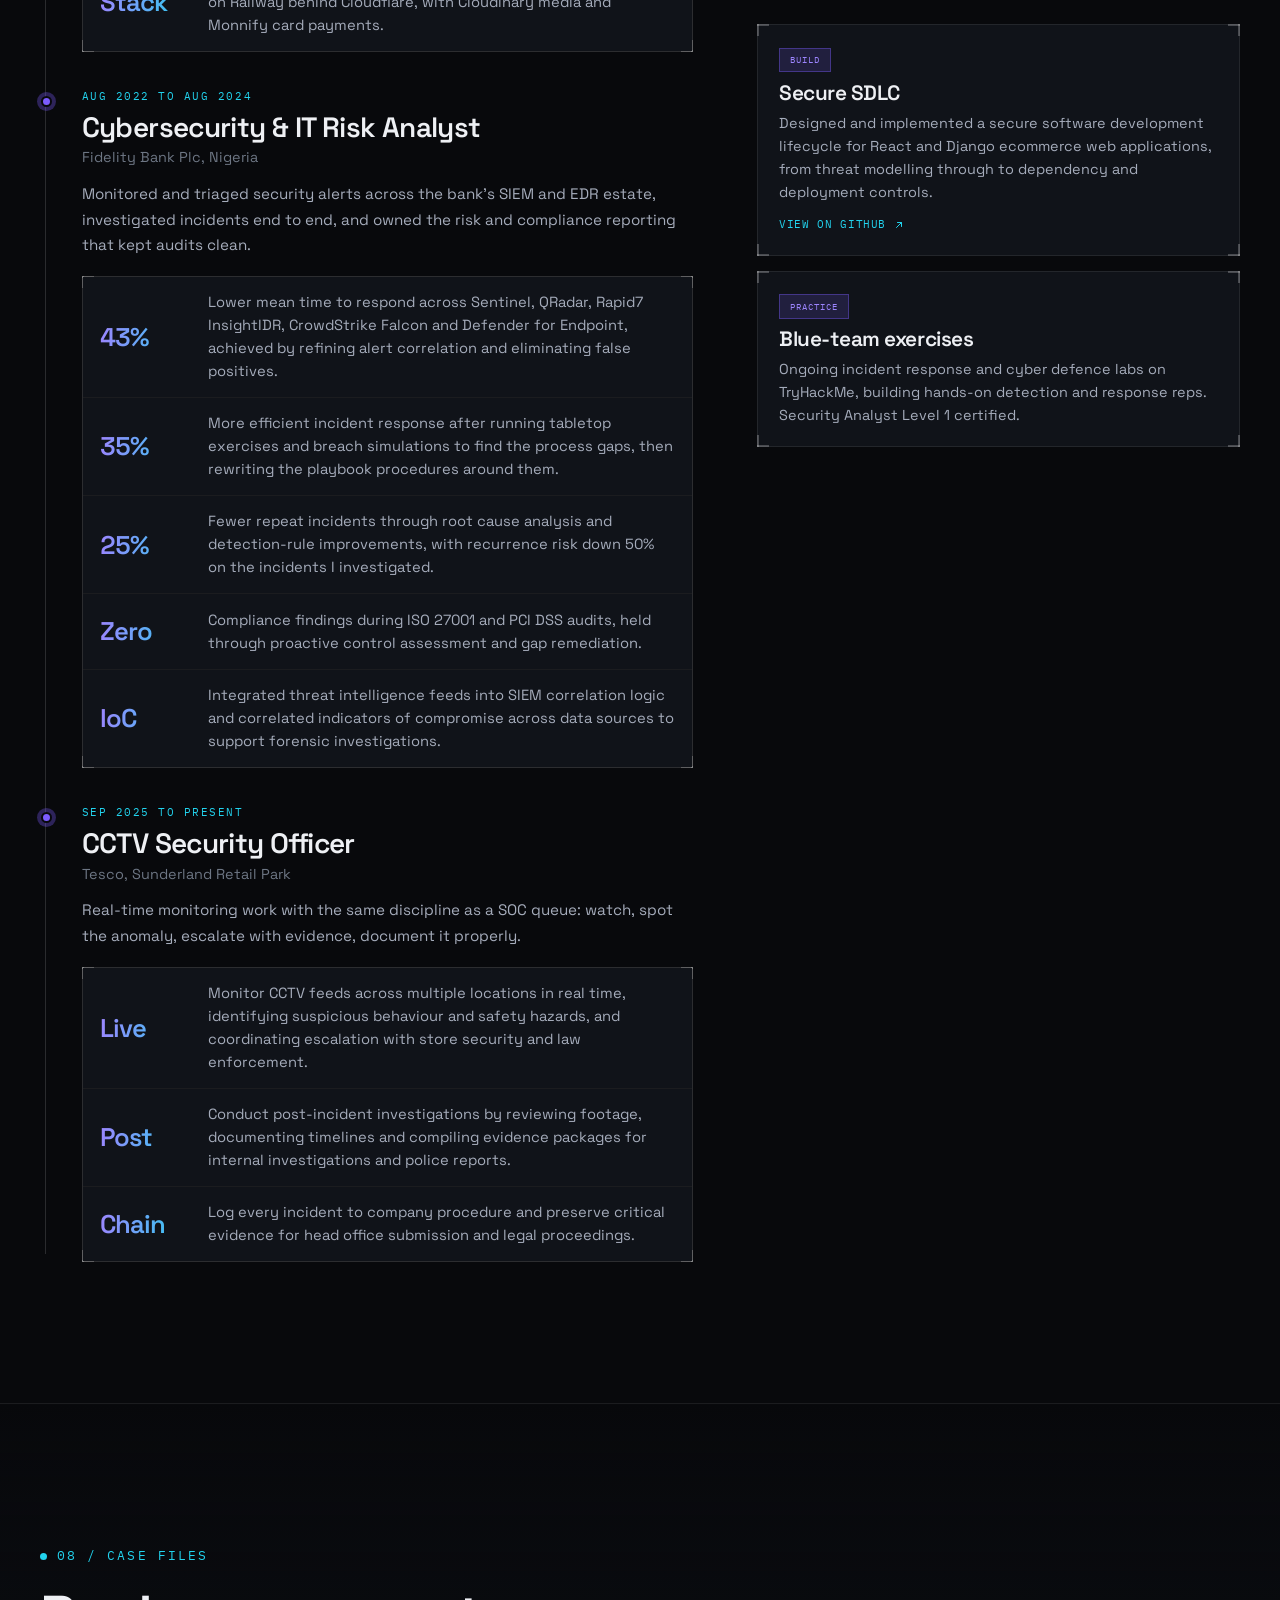
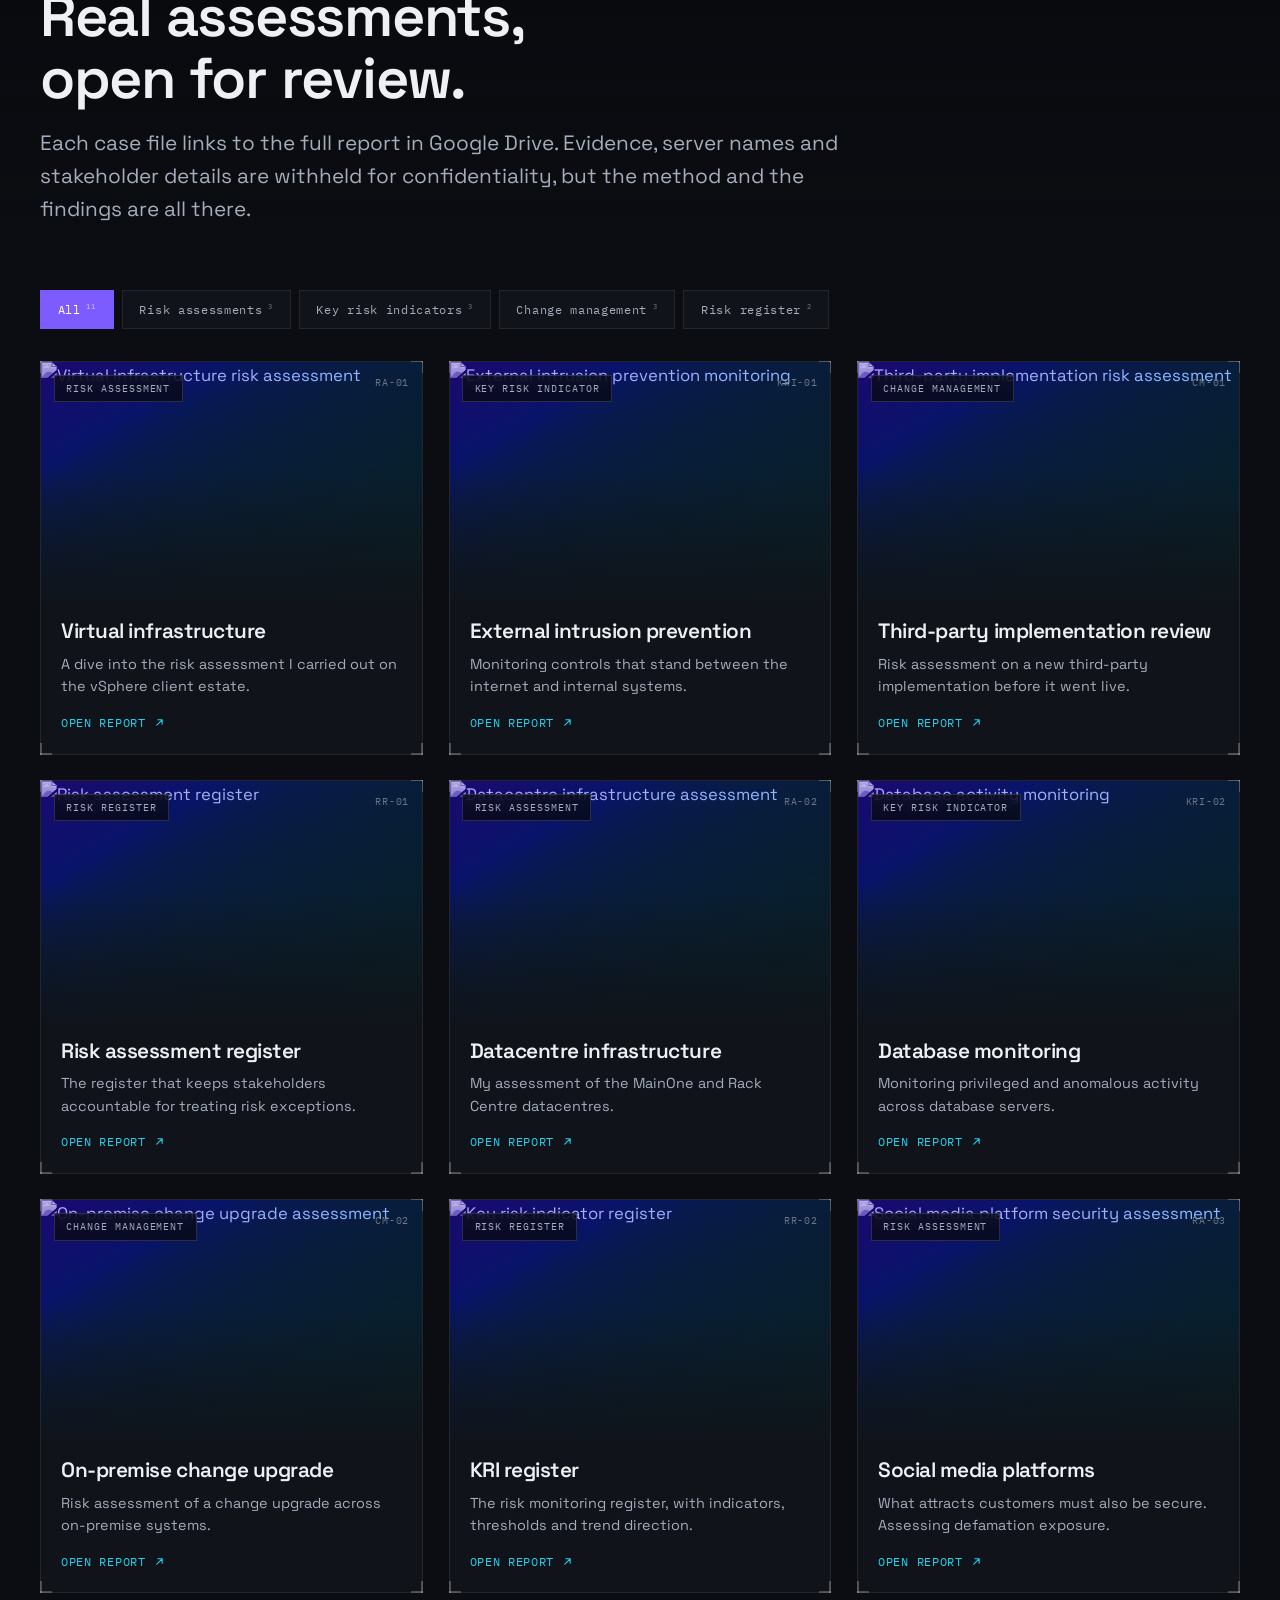
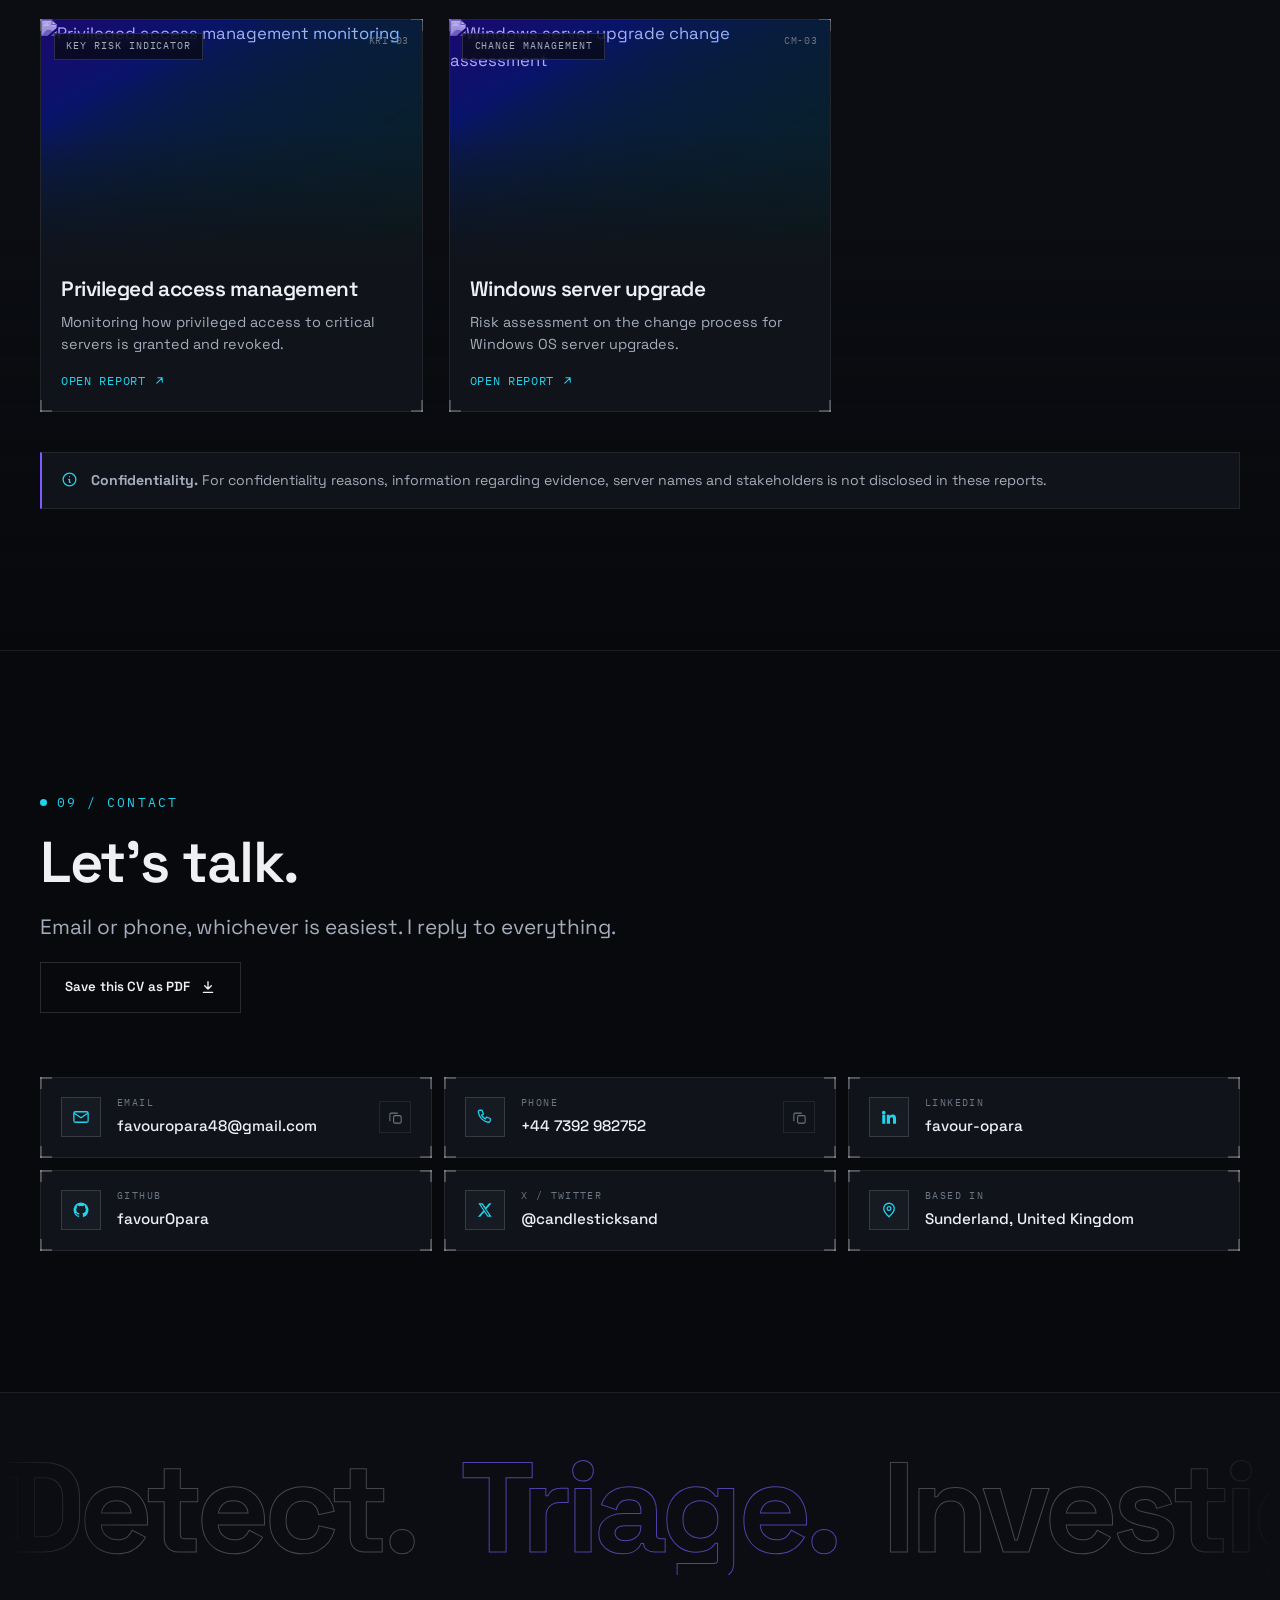
==== commit 03354d5c: "Refresh Abatrades showcase for the restructured site New captures of abatrades.org after its October" ====
--- a/index.html
+++ b/index.html
@@ -31,7 +31,7 @@
   <link rel="stylesheet"
     href="https://fonts.googleapis.com/css2?family=Space+Grotesk:wght@400;500;600;700&family=IBM+Plex+Mono:wght@400;500&display=swap">
 
-  <link rel="stylesheet" href="assets/css/site.css?v=20261031a">
+  <link rel="stylesheet" href="assets/css/site.css?v=20261031b">
 
   <script type="application/ld+json">
   {
@@ -473,7 +473,7 @@
 
         <dl class="venture-role" data-reveal>
           <div><dt>Role</dt><dd>Co-founder &amp; CTO</dd></div>
-          <div><dt>Company</dt><dd>Abatrades</dd></div>
+          <div><dt>Company</dt><dd>Abatrades Limited</dd></div>
           <div><dt>Market</dt><dd>Nigeria and the diaspora</dd></div>
           <div><dt>Status</dt><dd><span class="live-dot" aria-hidden="true"></span>Live in production</dd></div>
           <div><dt>Site</dt><dd><a href="https://abatrades.org" target="_blank" rel="noopener">abatrades.org</a></dd></div>
@@ -509,36 +509,45 @@
           </div>
 
           <p class="showcase__cap" aria-live="polite">
-            The storefront: browse by category, search across products and stores, with buyer protection promised
-            up front.
+            The storefront: real stores from all over Nigeria, with buyer protection shown before checkout.
           </p>
 
           <div class="showcase__tabs" role="tablist" aria-label="Abatrades pages">
             <button type="button" role="tab" aria-selected="true" data-path="/"
               data-desktop="assets/img/abatrades/home-desktop.jpg" data-mobile="assets/img/abatrades/home-mobile.jpg"
               data-alt="Abatrades marketplace homepage"
-              data-cap="The storefront: browse by category, search across products and stores, with buyer protection promised up front.">
+              data-cap="The storefront: real stores from all over Nigeria, with buyer protection shown before checkout.">
               <i>01</i><b>Marketplace</b>
             </button>
+            <button type="button" role="tab" aria-selected="false" data-path="/about"
+              data-desktop="assets/img/abatrades/about-desktop.jpg" data-mobile="assets/img/abatrades/about-mobile.jpg"
+              data-alt="About Abatrades page"
+              data-cap="About: &quot;A Nigerian marketplace you can check up on.&quot; Abatrades Limited is a registered Nigerian company.">
+              <i>02</i><b>About</b>
+            </button>
             <button type="button" role="tab" aria-selected="false" data-path="/what-is-abatrades"
-              data-desktop="assets/img/abatrades/what-is-abatrades-desktop.jpg"
-              data-mobile="assets/img/abatrades/what-is-abatrades-mobile.jpg"
+              data-desktop="assets/img/abatrades/what-is-abatrades-desktop.jpg" data-mobile="assets/img/abatrades/what-is-abatrades-mobile.jpg"
               data-alt="What is Abatrades page for sellers"
-              data-cap="For sellers: open a store free and pay commission only when something sells, with importation, warehousing, marketing and logistics handled.">
-              <i>02</i><b>Sell</b>
+              data-cap="For sellers: open a storefront free, and Abatrades earns only when you sell.">
+              <i>03</i><b>Sell</b>
+            </button>
+            <button type="button" role="tab" aria-selected="false" data-path="/dropshipping"
+              data-desktop="assets/img/abatrades/dropshipping-desktop.jpg" data-mobile="assets/img/abatrades/dropshipping-mobile.jpg"
+              data-alt="Abatrades dropshipping page"
+              data-cap="Dropshipping: list goods from a catalogue held overseas; nothing is bought until a buyer orders.">
+              <i>04</i><b>Dropship</b>
             </button>
             <button type="button" role="tab" aria-selected="false" data-path="/services"
-              data-desktop="assets/img/abatrades/services-desktop.jpg"
-              data-mobile="assets/img/abatrades/services-mobile.jpg"
+              data-desktop="assets/img/abatrades/services-desktop.jpg" data-mobile="assets/img/abatrades/services-mobile.jpg"
               data-alt="Abatrades warehouse and logistics page"
-              data-cap="Warehouse and logistics: stock stored, packed and delivered, with same-day dispatch on orders confirmed before 2 PM and live tracking.">
-              <i>03</i><b>Warehouse</b>
+              data-cap="Warehouse: stock checked, stored, packed and delivered, with same-day dispatch on orders confirmed before 2 PM.">
+              <i>05</i><b>Warehouse</b>
             </button>
             <button type="button" role="tab" aria-selected="false" data-path="/join"
               data-desktop="assets/img/abatrades/join-desktop.jpg" data-mobile="assets/img/abatrades/join-mobile.jpg"
-              data-alt="Abatrades sign-up choice between buyer and seller"
-              data-cap="Two-sided onboarding: buyers and sellers each get their own path from the first screen.">
-              <i>04</i><b>Join</b>
+              data-alt="Abatrades sign-up page"
+              data-cap="Sign-up: one email field, then shop or sell, with Google sign-in as an alternative.">
+              <i>06</i><b>Join</b>
             </button>
           </div>
         </div>
@@ -566,6 +575,11 @@
                 <b>Storefronts</b>
                 <span>A store builder where Premium sellers design their own store with logo, banner and pages, and
                   carry a verified tick.</span>
+              </li>
+              <li>
+                <b>Onboarding</b>
+                <span>One sign-up for both sides: enter an email, then choose to shop or to sell, with Google
+                  sign-in as an alternative.</span>
               </li>
               <li>
                 <b>Discovery</b>
@@ -1755,8 +1769,8 @@
     </form>
   </dialog>
 
-  <script src="assets/js/site.js?v=20261031a" defer></script>
-  <script src="assets/js/motion.js?v=20261031a" defer></script>
+  <script src="assets/js/site.js?v=20261031b" defer></script>
+  <script src="assets/js/motion.js?v=20261031b" defer></script>
 </body>
 
 </html>
